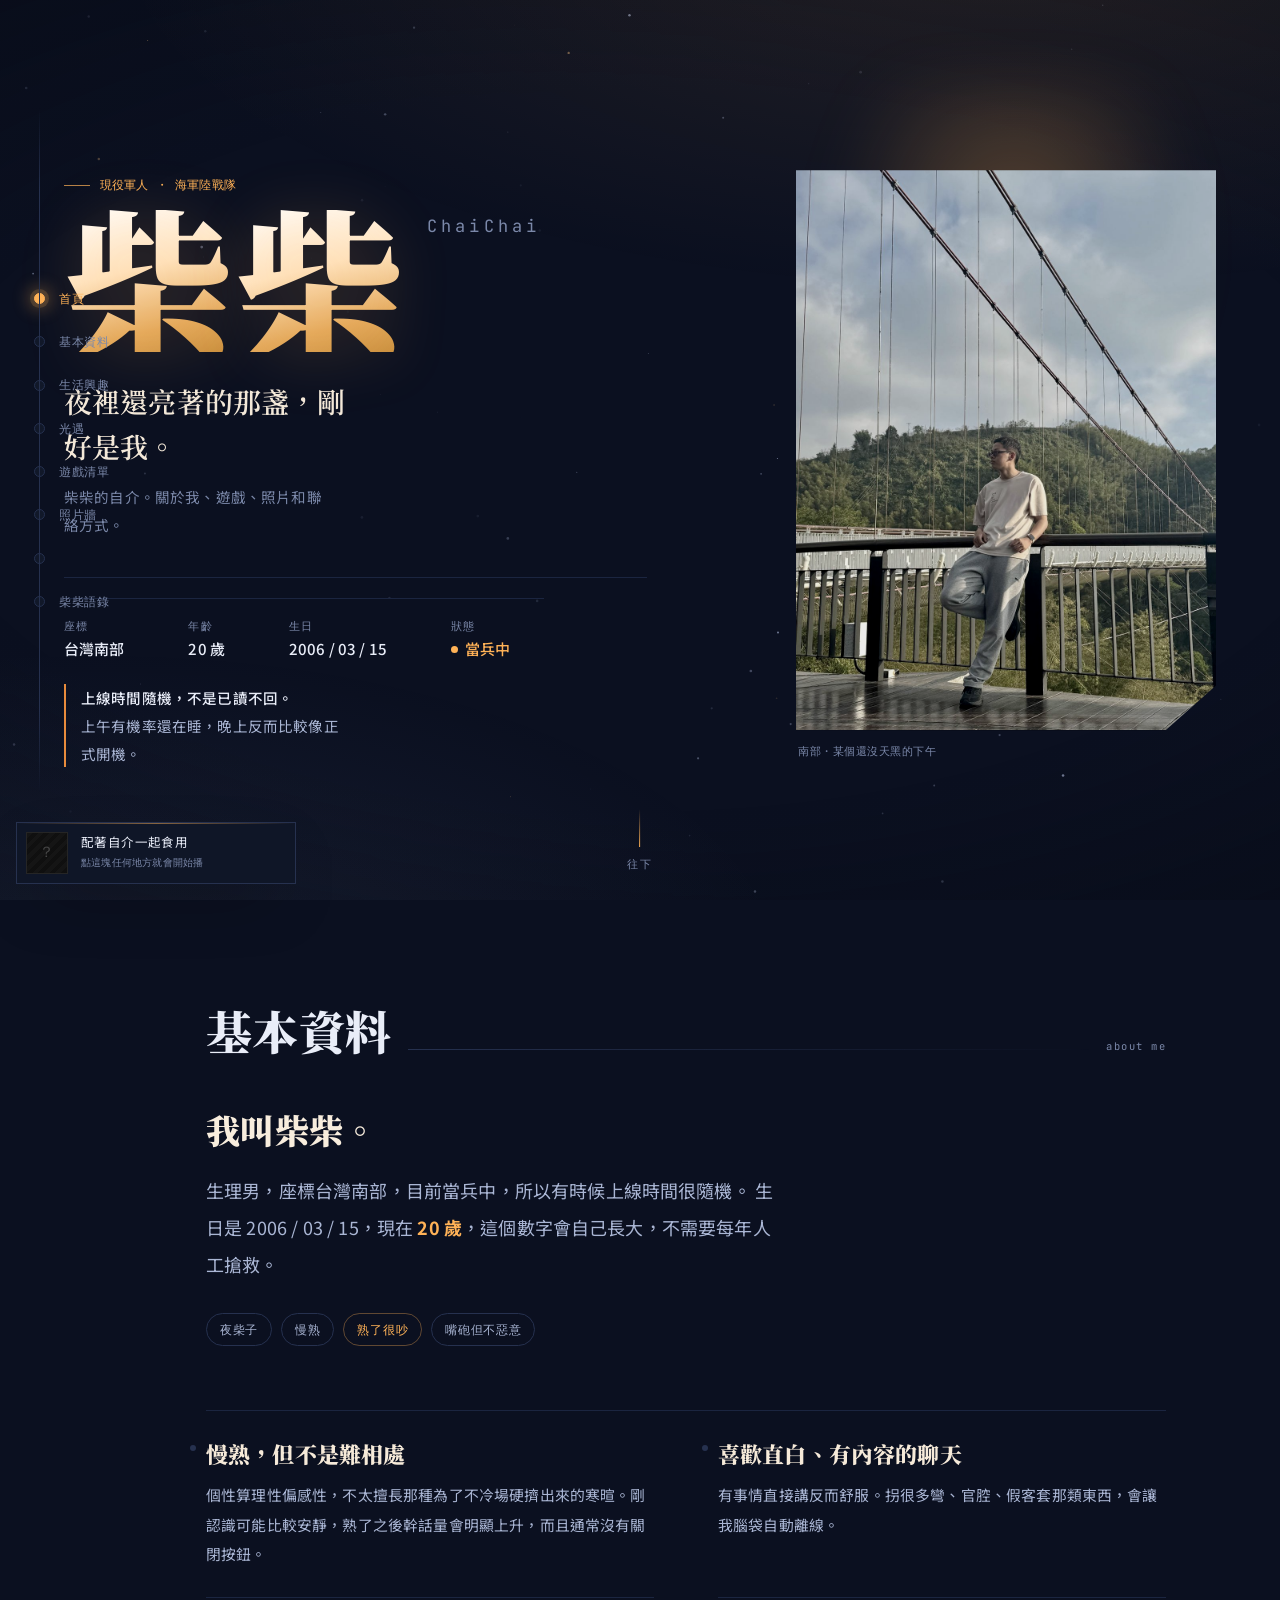
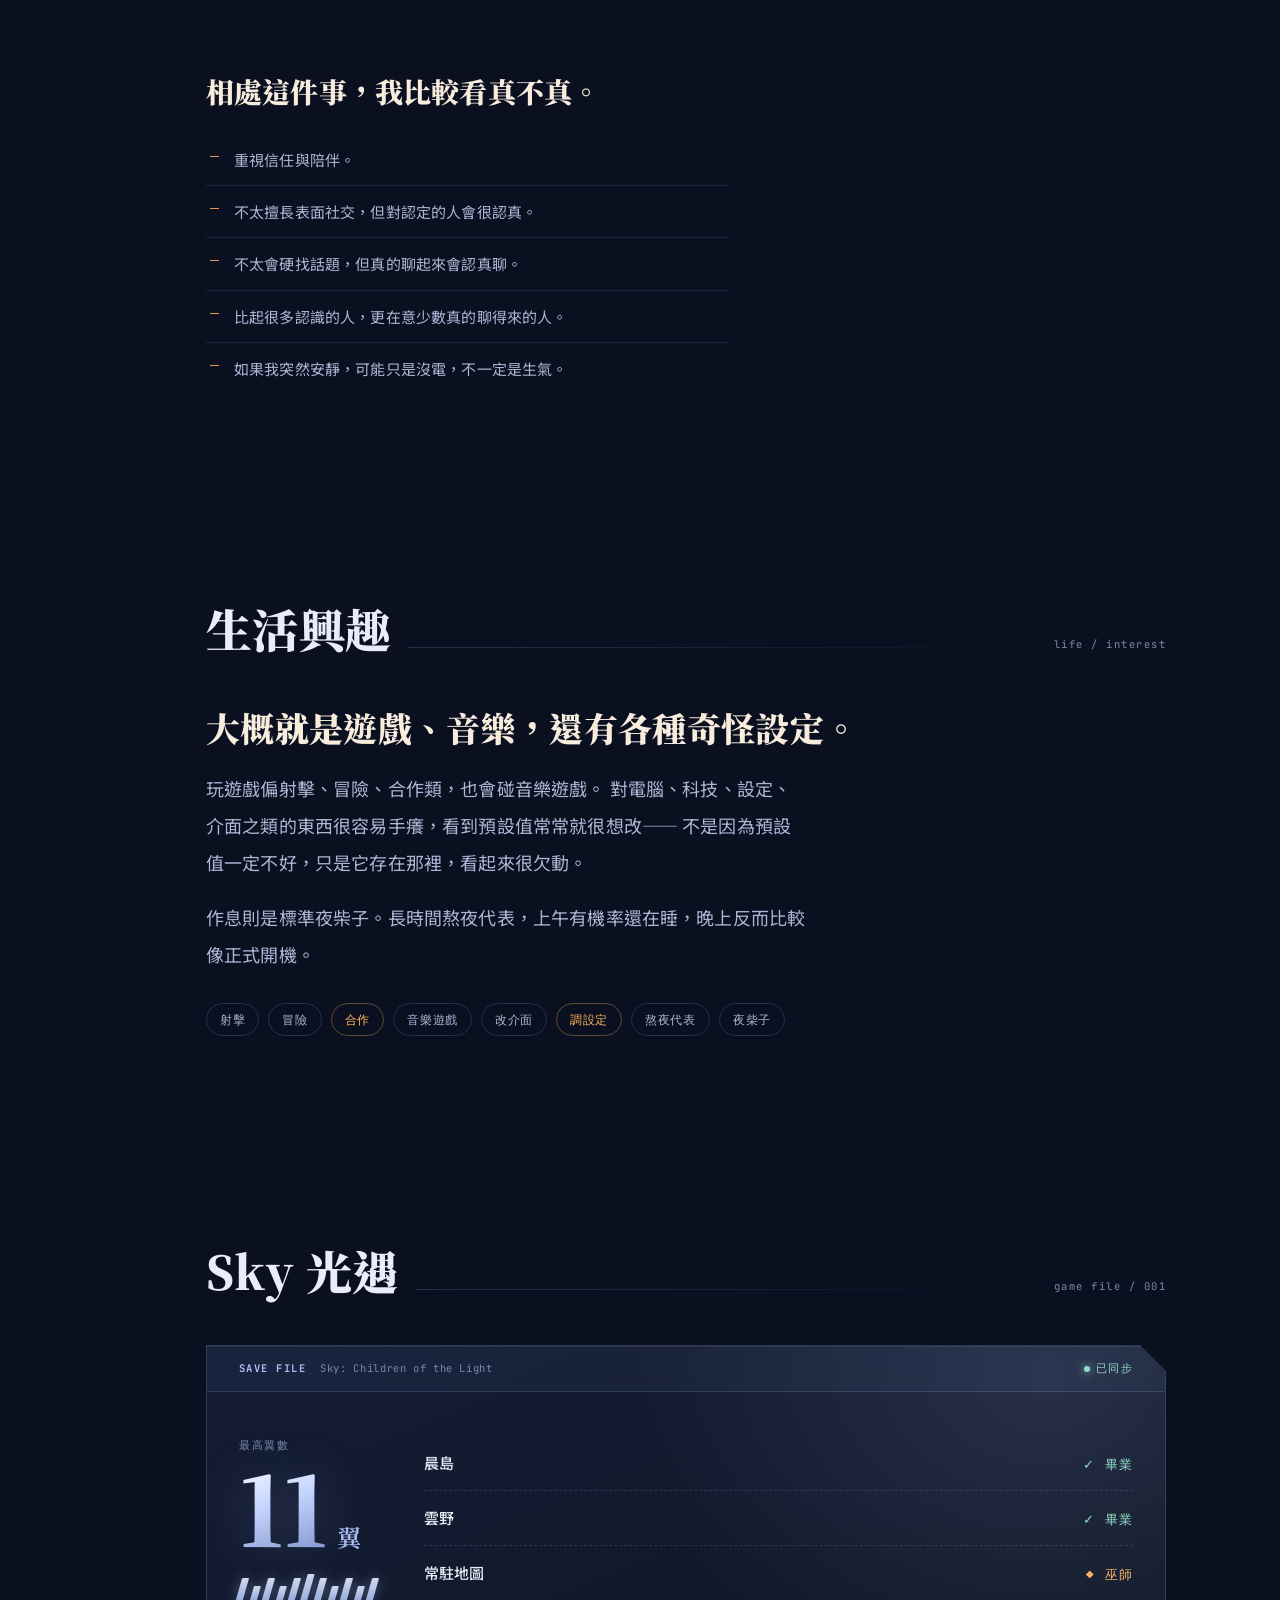
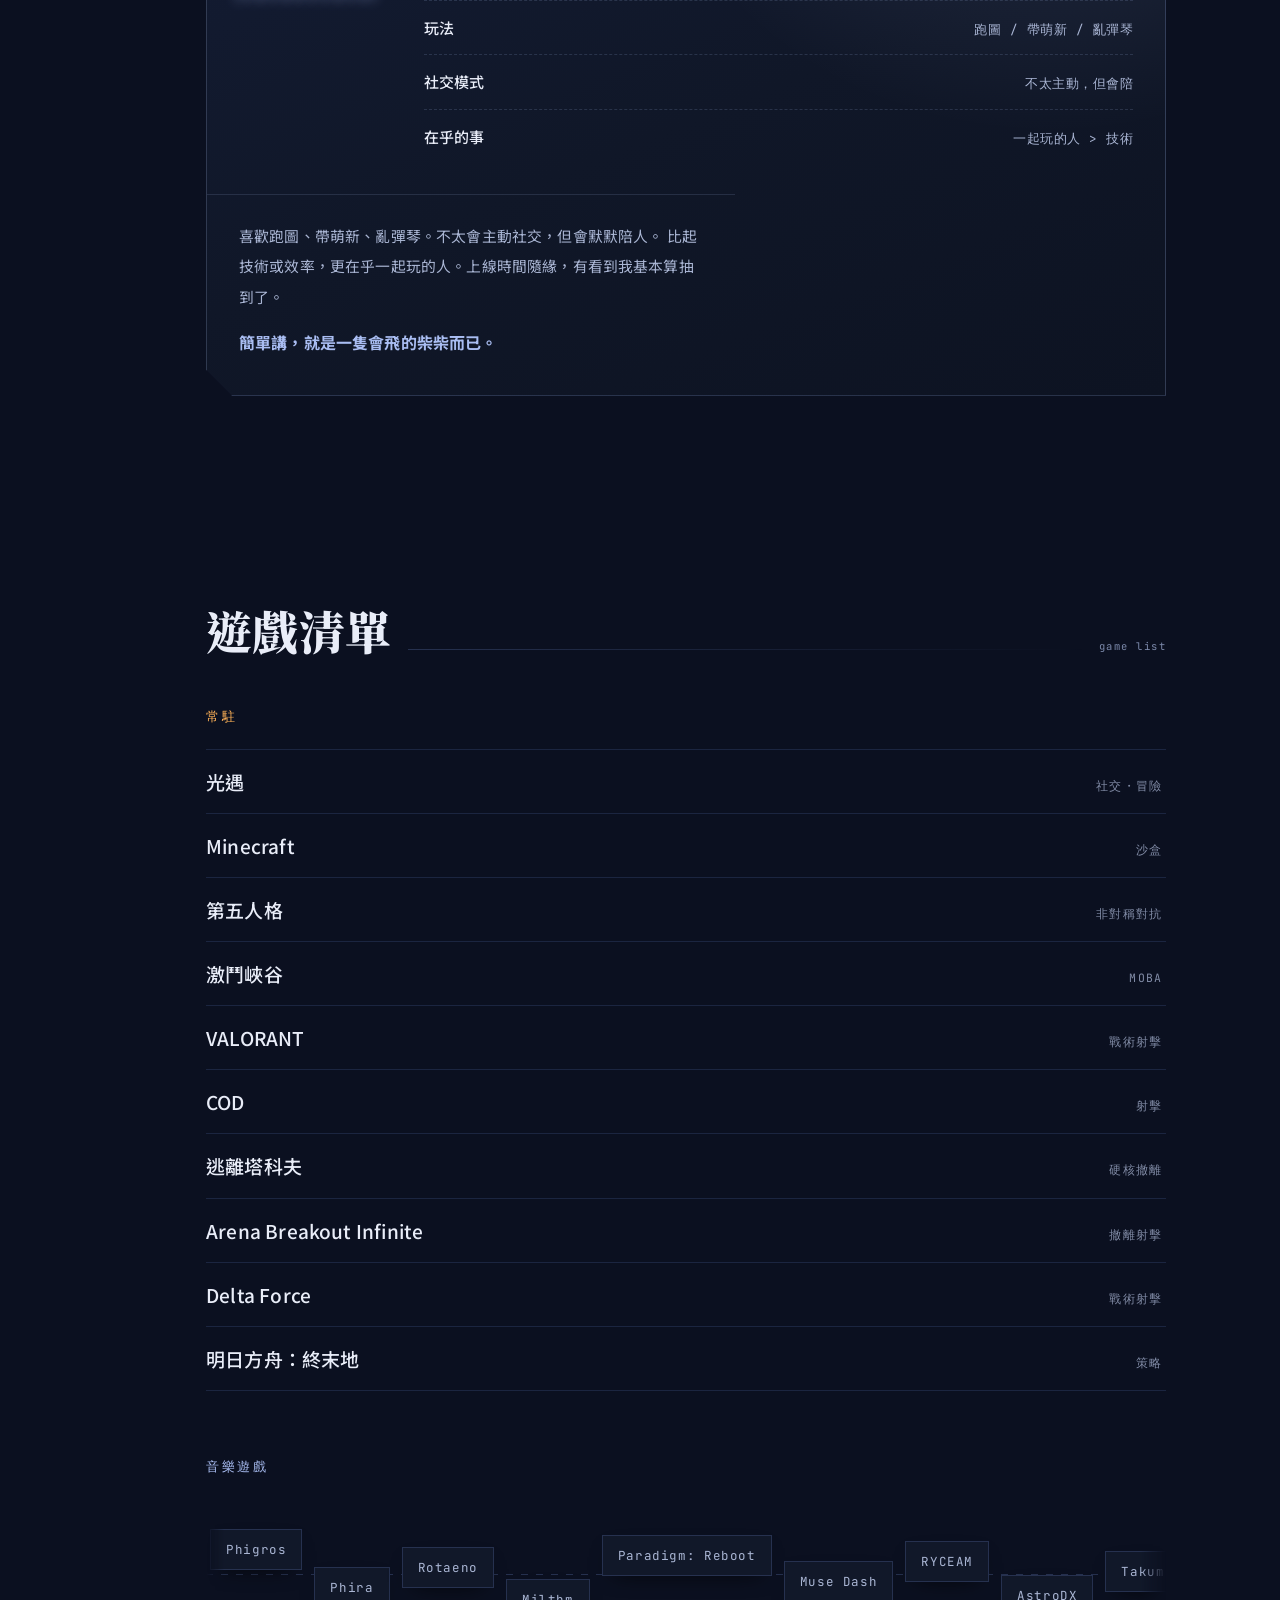
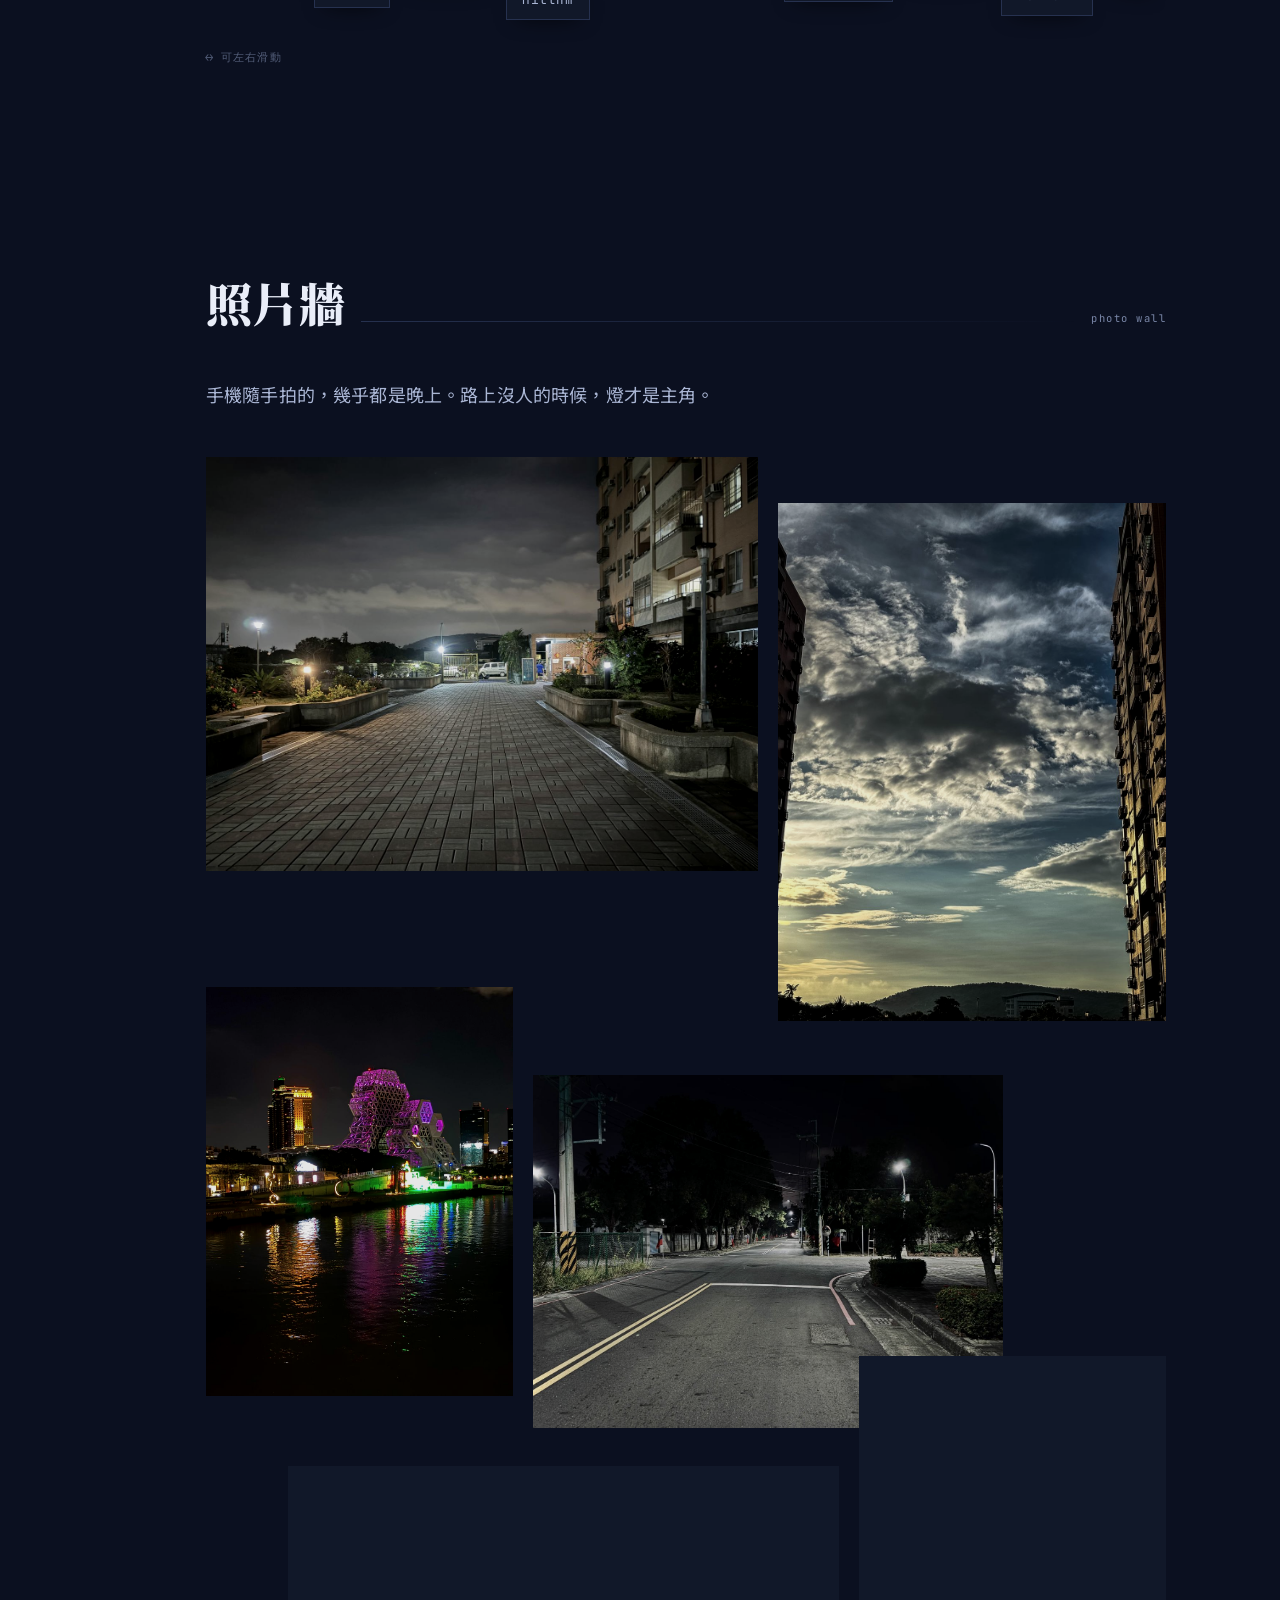
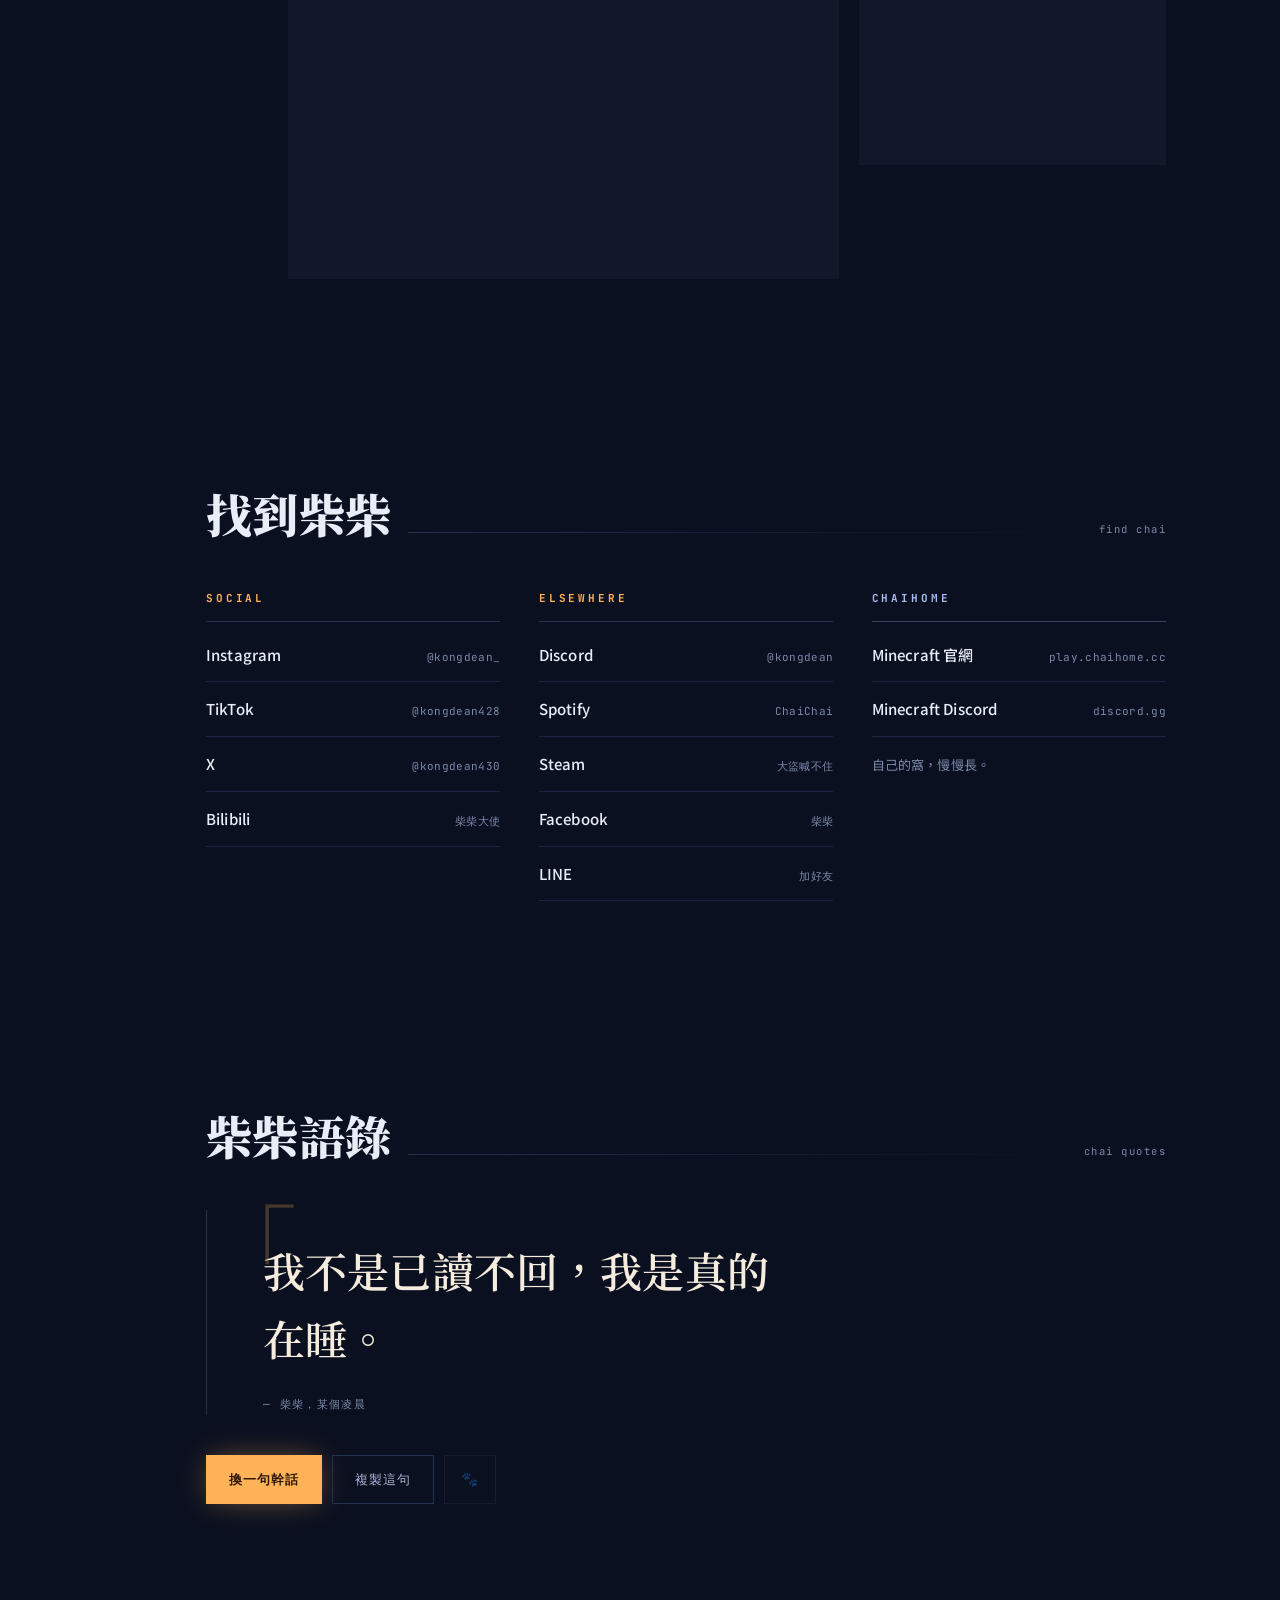
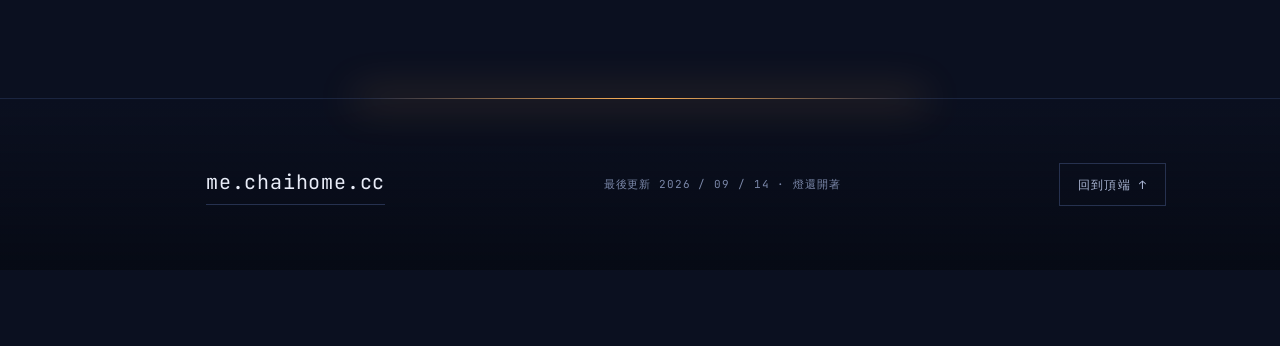
==== chaichai-site/index.html @ e8a3a511 "播放器改為點擊穿透，一次點擊即可播放 把 YouTube 播放器放在封面底下，封面設為 pointer-events:none， 使用者的點擊會直接落在 iframe 內的播放鍵上，成為 iframe" ====
<!DOCTYPE html>
<html lang="zh-Hant-TW">
<head>
<meta charset="utf-8">
<meta name="viewport" content="width=device-width, initial-scale=1, viewport-fit=cover">
<title>柴柴 ChaiChai｜夜裡還亮著的那盞</title>

<meta name="description" content="柴柴的自介。生理男，2006/03/15 生，台灣現役軍人・海軍陸戰隊，座標台灣南部。標準夜柴子，玩射擊、冒險、合作類遊戲跟音遊，光遇最高 11 翼、常駐巫師。上線時間隨機，不是已讀不回。">
<meta name="author" content="柴柴 ChaiChai">
<meta name="theme-color" content="#0b1020">
<link rel="canonical" href="https://me.chaihome.cc/">

<!-- Open Graph -->
<meta property="og:type" content="profile">
<meta property="og:site_name" content="柴柴 ChaiChai">
<meta property="og:title" content="柴柴 ChaiChai｜夜裡還亮著的那盞">
<meta property="og:description" content="關於我、遊戲、照片和聯絡方式。台灣現役軍人・海軍陸戰隊，標準夜柴子，光遇最高 11 翼常駐巫師。上線時間隨機，不是已讀不回。">
<meta property="og:url" content="https://me.chaihome.cc/">
<meta property="og:image" content="https://me.chaihome.cc/assets/og.jpg">
<meta property="og:image:width" content="1200">
<meta property="og:image:height" content="630">
<meta property="og:image:alt" content="深夜無人的街道與路燈">
<meta property="og:locale" content="zh_TW">
<meta property="profile:username" content="kongdean_">

<!-- Twitter / X -->
<meta name="twitter:card" content="summary_large_image">
<meta name="twitter:title" content="柴柴 ChaiChai｜夜裡還亮著的那盞">
<meta name="twitter:description" content="關於我、遊戲、照片和聯絡方式。標準夜柴子，光遇 11 翼常駐巫師。上線時間隨機，不是已讀不回。">
<meta name="twitter:image" content="https://me.chaihome.cc/assets/og.jpg">

<link rel="icon" href="assets/favicon.png" sizes="64x64" type="image/png">
<link rel="apple-touch-icon" href="assets/apple-touch-icon.png">

<link rel="preconnect" href="https://fonts.googleapis.com">
<link rel="preconnect" href="https://fonts.gstatic.com" crossorigin>
<link href="https://fonts.googleapis.com/css2?family=JetBrains+Mono:wght@400;500;700&family=Noto+Sans+TC:wght@400;500;700&family=Noto+Serif+TC:wght@600;900&display=swap" rel="stylesheet">
<link rel="stylesheet" href="style.css">

<!-- Person 結構化資料 -->
<script type="application/ld+json">
{
  "@context": "https://schema.org",
  "@type": "Person",
  "name": "柴柴",
  "alternateName": ["ChaiChai", "kongdean", "柴柴大使"],
  "birthDate": "2006-03-15",
  "gender": "Male",
  "jobTitle": "現役軍人（海軍陸戰隊）",
  "nationality": { "@type": "Country", "name": "Taiwan" },
  "homeLocation": {
    "@type": "Place",
    "address": { "@type": "PostalAddress", "addressRegion": "台灣南部", "addressCountry": "TW" }
  },
  "url": "https://me.chaihome.cc/",
  "image": "https://me.chaihome.cc/assets/og.jpg",
  "description": "台灣現役軍人，海軍陸戰隊，標準夜柴子。慢熟但不是難相處，熟了幹話量會明顯上升。喜歡直白有內容的聊天，重視信任與陪伴。",
  "knowsLanguage": ["zh-Hant", "zh-TW"],
  "knowsAbout": ["Sky 光遇", "Minecraft", "射擊遊戲", "音樂遊戲", "電腦與介面設定"],
  "sameAs": [
    "https://www.instagram.com/kongdean_/",
    "https://www.tiktok.com/@kongdean428",
    "https://x.com/kongdean430",
    "https://space.bilibili.com/3493263835138055",
    "https://discord.com/users/924486588677890159",
    "https://open.spotify.com/user/31mhutrb3jf4ftdjqhn7qcazobwi",
    "https://steamcommunity.com/profiles/76561199534116069/",
    "https://www.facebook.com/share/1BRjbpSgp6/",
    "https://line.me/ti/p/UFLHPJnqcj",
    "https://play.chaihome.cc/"
  ]
}
</script>
</head>

<body>
<a class="skip" href="#about">跳到主要內容</a>

<canvas id="starfield" aria-hidden="true"></canvas>
<div class="vignette" aria-hidden="true"></div>

<!-- 燈桿導覽（桌機） -->
<nav class="pole" aria-label="頁面章節">
  <span class="pole__wire" aria-hidden="true"></span>
  <ul>
    <li><a href="#top"    data-lamp="top"><i></i><span>首頁</span></a></li>
    <li><a href="#about"  data-lamp="about"><i></i><span>基本資料</span></a></li>
    <li><a href="#life"   data-lamp="life"><i></i><span>生活興趣</span></a></li>
    <li><a href="#sky"    data-lamp="sky"><i></i><span>光遇</span></a></li>
    <li><a href="#games"  data-lamp="games"><i></i><span>遊戲清單</span></a></li>
    <li><a href="#photos" data-lamp="photos"><i></i><span>照片牆</span></a></li>
    <li><a href="#find"   data-lamp="find"><i></i><span>找到柴柴</span></a></li>
    <li><a href="#words"  data-lamp="words"><i></i><span>柴柴語錄</span></a></li>
  </ul>
</nav>

<!-- ══════════ HERO ══════════ -->
<header class="hero" id="top">
  <div class="hero__inner">

    <div class="hero__head">
      <p class="hero__kicker">現役軍人 ・ 海軍陸戰隊</p>
      <h1 class="hero__name" aria-label="柴柴">
        <span>柴</span><span>柴</span>
        <em>ChaiChai</em>
      </h1>
      <p class="hero__tagline">夜裡還亮著的那盞，剛好是我。</p>
      <p class="hero__sub">柴柴的自介。關於我、遊戲、照片和聯絡方式。</p>
    </div>

    <figure class="hero__photo">
      <img src="assets/hero.jpg" width="1050" height="1400"
           alt="柴柴站在吊橋觀景台旁的直式人像照" fetchpriority="high" decoding="async">
      <figcaption>南部・某個還沒天黑的下午</figcaption>
    </figure>

    <div class="hero__meta">
      <dl class="stat">
        <div><dt>座標</dt><dd>台灣南部</dd></div>
        <div><dt>年齡</dt><dd><span id="age">—</span> 歲</dd></div>
        <div><dt>生日</dt><dd><time datetime="2006-03-15">2006 / 03 / 15</time></dd></div>
        <div><dt>狀態</dt><dd class="stat__live"><span class="dot" aria-hidden="true"></span>當兵中</dd></div>
      </dl>

      <p class="hero__note">
        <span class="hero__note-lead">上線時間隨機，不是已讀不回。</span>
        上午有機率還在睡，晚上反而比較像正式開機。
      </p>
    </div>

  </div>
  <a class="hero__cue" href="#about" aria-label="往下看">
    <span></span>往下
  </a>
</header>

<main>

<!-- ══════════ 基本資料 ══════════ -->
<section id="about" class="sec">
  <div class="sec__head">
    <h2>基本資料</h2><span class="rule" aria-hidden="true"></span><b class="sec__tag">about me</b>
  </div>

  <div class="intro">
    <h3 class="intro__t">我叫柴柴。</h3>
    <p class="lede">
      生理男，座標台灣南部，目前當兵中，所以有時候上線時間很隨機。
      生日是 2006 / 03 / 15，現在 <b><span id="age2">—</span> 歲</b>，這個數字會自己長大，不需要每年人工搶救。
    </p>
    <ul class="tags">
      <li>夜柴子</li><li>慢熟</li><li>熟了很吵</li><li>嘴砲但不惡意</li>
    </ul>
  </div>

  <div class="traits">
    <article class="trait">
      <h3>慢熟，但不是難相處</h3>
      <p>個性算理性偏感性，不太擅長那種為了不冷場硬擠出來的寒暄。剛認識可能比較安靜，熟了之後幹話量會明顯上升，而且通常沒有關閉按鈕。</p>
    </article>
    <article class="trait">
      <h3>喜歡直白、有內容的聊天</h3>
      <p>有事情直接講反而舒服。拐很多彎、官腔、假客套那類東西，會讓我腦袋自動離線。</p>
    </article>
  </div>

  <div class="talk">
    <h3 class="talk__t">相處這件事，我比較看真不真。</h3>
    <ul class="talk__list">
      <li>重視信任與陪伴。</li>
      <li>不太擅長表面社交，但對認定的人會很認真。</li>
      <li>不太會硬找話題，但真的聊起來會認真聊。</li>
      <li>比起很多認識的人，更在意少數真的聊得來的人。</li>
      <li>如果我突然安靜，可能只是沒電，不一定是生氣。</li>
    </ul>
  </div>
</section>

<!-- ══════════ 生活興趣 ══════════ -->
<section id="life" class="sec sec--life">
  <div class="sec__head">
    <h2>生活興趣</h2><span class="rule" aria-hidden="true"></span><b class="sec__tag">life / interest</b>
  </div>

  <h3 class="intro__t">大概就是遊戲、音樂，還有各種奇怪設定。</h3>
  <p class="lede">
    玩遊戲偏射擊、冒險、合作類，也會碰音樂遊戲。
    對電腦、科技、設定、介面之類的東西很容易手癢，看到預設值常常就很想改——
    不是因為預設值一定不好，只是它存在那裡，看起來很欠動。
  </p>
  <p class="lede lede--gap">
    作息則是標準夜柴子。長時間熬夜代表，上午有機率還在睡，晚上反而比較像正式開機。
  </p>
  <ul class="tags">
    <li>射擊</li><li>冒險</li><li>合作</li><li>音樂遊戲</li>
    <li>改介面</li><li>調設定</li><li>熬夜代表</li><li>夜柴子</li>
  </ul>
</section>

<!-- ══════════ Sky 光遇 ══════════ -->
<section id="sky" class="sec sec--sky">
  <div class="sec__head">
    <h2>Sky 光遇</h2><span class="rule" aria-hidden="true"></span><b class="sec__tag">game file / 001</b>
  </div>

  <div class="save">
    <div class="save__bar">
      <span class="save__slot">SAVE&nbsp;FILE</span>
      <span class="save__title">Sky: Children of the Light</span>
      <span class="save__ok">已同步</span>
    </div>

    <div class="save__body">
      <div class="save__main">
        <p class="save__label">最高翼數</p>
        <p class="save__wing"><strong>11</strong><span>翼</span></p>
        <div class="wings" role="img" aria-label="11 翼">
          <i></i><i></i><i></i><i></i><i></i><i></i><i></i><i></i><i></i><i></i><i></i>
        </div>
      </div>

      <dl class="save__rows">
        <div><dt>晨島</dt><dd class="is-done">畢業</dd></div>
        <div><dt>雲野</dt><dd class="is-done">畢業</dd></div>
        <div><dt>常駐地圖</dt><dd class="is-home">巫師</dd></div>
        <div><dt>玩法</dt><dd class="is-plain">跑圖 / 帶萌新 / 亂彈琴</dd></div>
        <div><dt>社交模式</dt><dd class="is-plain">不太主動，但會陪</dd></div>
        <div><dt>在乎的事</dt><dd class="is-plain">一起玩的人 &gt; 技術</dd></div>
      </dl>
    </div>

    <p class="save__note">
      喜歡跑圖、帶萌新、亂彈琴。不太會主動社交，但會默默陪人。
      比起技術或效率，更在乎一起玩的人。上線時間隨緣，有看到我基本算抽到了。
      <b>簡單講，就是一隻會飛的柴柴而已。</b>
    </p>
  </div>
</section>

<!-- ══════════ 遊戲清單 ══════════ -->
<section id="games" class="sec">
  <div class="sec__head">
    <h2>遊戲清單</h2><span class="rule" aria-hidden="true"></span><b class="sec__tag">game list</b>
  </div>

  <h3 class="sub">常駐</h3>
  <ul class="roster">
    <li><span class="roster__n">光遇</span><span class="roster__k">社交・冒險</span></li>
    <li><span class="roster__n">Minecraft</span><span class="roster__k">沙盒</span></li>
    <li><span class="roster__n">第五人格</span><span class="roster__k">非對稱對抗</span></li>
    <li><span class="roster__n">激鬥峽谷</span><span class="roster__k">MOBA</span></li>
    <li><span class="roster__n">VALORANT</span><span class="roster__k">戰術射擊</span></li>
    <li><span class="roster__n">COD</span><span class="roster__k">射擊</span></li>
    <li><span class="roster__n">逃離塔科夫</span><span class="roster__k">硬核撤離</span></li>
    <li><span class="roster__n">Arena Breakout Infinite</span><span class="roster__k">撤離射擊</span></li>
    <li><span class="roster__n">Delta Force</span><span class="roster__k">戰術射擊</span></li>
    <li><span class="roster__n">明日方舟：終末地</span><span class="roster__k">策略</span></li>
  </ul>

  <h3 class="sub sub--beat">音樂遊戲</h3>
  <div class="chart">
    <div class="chart__scroll">
      <div class="chart__track">
        <span class="chart__line" aria-hidden="true"></span>
        <ul class="notes">
          <li style="--o:-26px">Phigros</li>
          <li style="--o:12px">Phira</li>
          <li style="--o:-8px">Rotaeno</li>
          <li style="--o:24px">Milthm</li>
          <li style="--o:-20px">Paradigm: Reboot</li>
          <li style="--o:6px">Muse Dash</li>
          <li style="--o:-14px">RYCEAM</li>
          <li style="--o:20px">AstroDX</li>
              <li style="--o:-4px">Takumi³</li>
        </ul>
      </div>
    </div>
    <p class="chart__hint">可左右滑動</p>
  </div>
</section>

<!-- ══════════ 照片牆 ══════════ -->
<section id="photos" class="sec sec--photos">
  <div class="sec__head">
    <h2>照片牆</h2><span class="rule" aria-hidden="true"></span><b class="sec__tag">photo wall</b>
  </div>
  <p class="lede lede--tight">手機隨手拍的，幾乎都是晚上。路上沒人的時候，燈才是主角。</p>

  <div class="wall">
    <figure class="ph ph--a"><img src="assets/night-01.jpg" width="1300" height="975" loading="lazy" decoding="async" alt="社區小徑上的夜燈與磚道"><figcaption>回去前的最後一段路</figcaption></figure>
    <figure class="ph ph--b"><img src="assets/night-02.jpg" width="975" height="1300" loading="lazy" decoding="async" alt="兩棟大樓之間的傍晚雲層"><figcaption>大樓夾出來的一條天空</figcaption></figure>
    <figure class="ph ph--c"><img src="assets/night-04.jpg" width="975" height="1300" loading="lazy" decoding="async" alt="夜晚河岸的城市燈光倒影"><figcaption>河面把燈都撿走了</figcaption></figure>
    <figure class="ph ph--d"><img src="assets/night-03.jpg" width="1300" height="975" loading="lazy" decoding="async" alt="深夜無人的柏油路與路燈"><figcaption>整條路只有我跟路燈</figcaption></figure>
    <figure class="ph ph--e"><img src="assets/night-05.jpg" width="1300" height="975" loading="lazy" decoding="async" alt="夜間廣場的紫色燈飾裝置"><figcaption>會發光的花，比我還晚睡</figcaption></figure>
    <figure class="ph ph--f"><img src="assets/night-06.jpg" width="975" height="1300" loading="lazy" decoding="async" alt="夜晚港邊的白色造型建築與欄杆"><figcaption>港邊，風很大</figcaption></figure>
  </div>
</section>

<!-- ══════════ 找到柴柴 ══════════ -->
<section id="find" class="sec sec--find">
  <div class="sec__head">
    <h2>找到柴柴</h2><span class="rule" aria-hidden="true"></span><b class="sec__tag">find chai</b>
  </div>

  <div class="dir">
    <div class="dir__col">
      <h3>SOCIAL</h3>
      <ul>
        <li><a href="https://www.instagram.com/kongdean_/" target="_blank" rel="me noopener"><span class="dir__p">Instagram</span><span class="dir__h">@kongdean_</span></a></li>
        <li><a href="https://www.tiktok.com/@kongdean428" target="_blank" rel="me noopener"><span class="dir__p">TikTok</span><span class="dir__h">@kongdean428</span></a></li>
        <li><a href="https://x.com/kongdean430" target="_blank" rel="me noopener"><span class="dir__p">X</span><span class="dir__h">@kongdean430</span></a></li>
        <li><a href="https://space.bilibili.com/3493263835138055" target="_blank" rel="me noopener"><span class="dir__p">Bilibili</span><span class="dir__h">柴柴大使</span></a></li>
      </ul>
    </div>

    <div class="dir__col">
      <h3>ELSEWHERE</h3>
      <ul>
        <li><a href="https://discord.com/users/924486588677890159" target="_blank" rel="me noopener"><span class="dir__p">Discord</span><span class="dir__h">@kongdean</span></a></li>
        <li><a href="https://open.spotify.com/user/31mhutrb3jf4ftdjqhn7qcazobwi" target="_blank" rel="me noopener"><span class="dir__p">Spotify</span><span class="dir__h">ChaiChai</span></a></li>
        <li><a href="https://steamcommunity.com/profiles/76561199534116069/" target="_blank" rel="me noopener"><span class="dir__p">Steam</span><span class="dir__h">大盜喊不住</span></a></li>
        <li><a href="https://www.facebook.com/share/1BRjbpSgp6/" target="_blank" rel="me noopener"><span class="dir__p">Facebook</span><span class="dir__h">柴柴</span></a></li>
        <li><a href="https://line.me/ti/p/UFLHPJnqcj" target="_blank" rel="me noopener"><span class="dir__p">LINE</span><span class="dir__h">加好友</span></a></li>
      </ul>
    </div>

    <div class="dir__col dir__col--home">
      <h3>CHAIHOME</h3>
      <ul>
        <li><a href="https://play.chaihome.cc/" target="_blank" rel="noopener"><span class="dir__p">Minecraft 官網</span><span class="dir__h">play.chaihome.cc</span></a></li>
        <li><a href="https://discord.gg/prW39Wa58n" target="_blank" rel="noopener"><span class="dir__p">Minecraft Discord</span><span class="dir__h">discord.gg</span></a></li>
      </ul>
      <p class="dir__hint">自己的窩，慢慢長。</p>
    </div>
  </div>
</section>

<!-- ══════════ 柴柴語錄 ══════════ -->
<section id="words" class="sec sec--words">
  <div class="sec__head">
    <h2>柴柴語錄</h2><span class="rule" aria-hidden="true"></span><b class="sec__tag">chai quotes</b>
  </div>

  <figure class="quote">
    <span class="quote__mark" aria-hidden="true">「</span>
    <blockquote id="quote-text" aria-live="polite">我不是已讀不回，我是真的在睡。</blockquote>
    <figcaption>— 柴柴，某個凌晨</figcaption>
  </figure>

  <div class="quote__btns">
    <button type="button" id="btn-roll" class="btn btn--main">換一句幹話</button>
    <button type="button" id="btn-copy" class="btn">複製這句</button>
    <button type="button" id="btn-egg" class="btn btn--egg" aria-label="隱藏彩蛋">
      <span class="btn__paw" aria-hidden="true">🐾</span>
    </button>
  </div>
</section>

</main>

<!-- ══════════ FOOTER ══════════ -->
<footer class="foot">
  <span class="foot__lamp" aria-hidden="true"></span>
  <div class="foot__in">
    <a class="foot__url" href="https://me.chaihome.cc/">me.chaihome.cc</a>
    <p class="foot__meta">
      最後更新 <time id="updated" datetime="2026-09-14">2026 / 09 / 14</time>
      <span aria-hidden="true">·</span> 燈還開著
    </p>
    <button type="button" id="btn-top" class="foot__top">回到頂端 <span aria-hidden="true">↑</span></button>
  </div>
</footer>

<!-- 燈箱 -->
<div class="lb" id="lightbox" hidden>
  <button type="button" class="lb__close" aria-label="關閉">✕</button>
  <img id="lb-img" src="" alt="">
  <p id="lb-cap" class="lb__cap"></p>
</div>

<!-- ══════════ 常駐播放器 ══════════
     YouTube 播放器藏在下面，上面那層封面不吃點擊（pointer-events:none），
     所以使用者的手指其實是直接點在 YouTube 的播放鍵上 —— 只要點一次，
     iOS 也不會擋。開始播放後封面才淡掉、展開成完整播放器。
     要換歌：改 script.js 最上面的 YT_ID。 -->
<div class="player" id="player">

  <div class="player__frame" id="pl-frame">
    <div class="player__slot" id="pl-slot"></div>

    <div class="player__veil" id="pl-veil" aria-hidden="true">
      <span class="player__art">
        <span class="player__hatch"></span>
        <svg class="i-play" viewBox="0 0 16 16"><path d="M5 3.2v9.6L13 8z"/></svg>
        <span class="player__q">？</span>
      </span>
      <span class="player__body">
        <span class="player__label">配著自介一起食用</span>
        <span class="player__hint">點這塊任何地方就會開始播</span>
      </span>
    </div>
  </div>

  <button type="button" class="player__close" id="pl-close" aria-label="關掉播放器">
    <svg viewBox="0 0 16 16" aria-hidden="true"><path d="M4 4l8 8M12 4l-8 8"/></svg>
  </button>
</div>

<div class="toast" id="toast" role="status" aria-live="polite"></div>

<script src="script.js" defer></script>
</body>
</html>
---- chaichai-site/style.css ----
/* ══════════════════════════════════════════════════════════
   柴柴 ChaiChai — me.chaihome.cc
   主題：深夜・路燈・鈉燈黃 + 月光藍
   ══════════════════════════════════════════════════════════ */

:root{
  /* 夜色（深藍紫，不是純黑） */
  --n0:#070b15;
  --n1:#0b1020;
  --n2:#111829;
  --n3:#18213a;
  --line:#26314f;
  --line-soft:#1b2540;

  /* 光 */
  --lamp:#ffb257;        /* 鈉燈黃，路燈的顏色 */
  --lamp-deep:#e88b3c;
  --lamp-glow:rgba(255,178,87,.16);
  --moon:#a9bdf2;        /* 月光藍，光遇區用 */
  --moon-soft:rgba(169,189,242,.14);

  /* 字 */
  --tx:#e9edf8;
  --tx-2:#aab6d4;
  --tx-3:#7b88a9;

  --serif:"Noto Serif TC",'Songti TC','PingFang TC',serif;
  --sans:"Noto Sans TC",'PingFang TC','Microsoft JhengHei',system-ui,sans-serif;
  --mono:"JetBrains Mono",ui-monospace,'SFMono-Regular',Menlo,monospace;

  --pad:clamp(20px,5vw,88px);
  --maxw:1180px;
}

*,*::before,*::after{box-sizing:border-box}
html{-webkit-text-size-adjust:100%;scroll-behavior:smooth}
@media (prefers-reduced-motion:reduce){html{scroll-behavior:auto}}

body{
  margin:0;
  background:var(--n1);
  color:var(--tx);
  font-family:var(--sans);
  font-size:16px;
  line-height:1.85;
  letter-spacing:.01em;
  overflow-x:hidden;
  -webkit-font-smoothing:antialiased;
}

img{display:block;max-width:100%;height:auto}
a{color:inherit}
button{font:inherit;color:inherit}

.skip{position:absolute;left:-9999px;top:0;z-index:99}
.skip:focus{left:8px;top:8px;padding:10px 16px;background:var(--lamp);color:#231303;border-radius:2px}

:focus-visible{outline:2px solid var(--lamp);outline-offset:3px}

/* ── 背景：星空 canvas + 光暈 ───────────────────────── */
#starfield{position:fixed;inset:0;width:100%;height:100%;z-index:0;pointer-events:none}
.vignette{
  position:fixed;inset:0;z-index:1;pointer-events:none;
  background:
    radial-gradient(120% 70% at 78% -8%, rgba(255,178,87,.10), transparent 58%),
    radial-gradient(90% 60% at 8% 108%, rgba(169,189,242,.08), transparent 60%),
    radial-gradient(140% 100% at 50% 50%, transparent 40%, rgba(4,7,14,.75) 100%);
}
.hero,main,.foot{position:relative;z-index:2}

/* ══════════ 燈桿導覽（桌機） ══════════ */
.pole{
  position:fixed;left:34px;top:0;bottom:0;width:120px;z-index:40;
  display:none;align-items:center;
}
@media (min-width:1120px){.pole{display:flex}}
.pole__wire{
  position:absolute;left:5px;top:12vh;bottom:12vh;width:1px;
  background:linear-gradient(180deg,transparent,var(--line) 12%,var(--line) 88%,transparent);
}
.pole ul{list-style:none;margin:0;padding:0;display:flex;flex-direction:column;gap:22px}
.pole a{
  display:flex;align-items:center;gap:14px;text-decoration:none;
  font-family:var(--mono);font-size:11.5px;letter-spacing:.06em;color:var(--tx-3);
  transition:color .3s;
}
.pole a i{
  flex:none;width:11px;height:11px;border:1px solid var(--line);border-radius:50%;
  background:var(--n2);transition:all .35s ease;
}
.pole a span{opacity:0;transform:translateX(-6px);transition:all .3s ease;white-space:nowrap}
.pole a:hover{color:var(--tx-2)}
.pole a:hover span,.pole a.is-on span{opacity:1;transform:none}
.pole a.is-on{color:var(--lamp)}
.pole a.is-on i{
  background:var(--lamp);border-color:var(--lamp);
  box-shadow:0 0 0 4px var(--lamp-glow),0 0 18px 4px rgba(255,178,87,.45);
}

/* ══════════ HERO ══════════ */
.hero{
  min-height:100svh;display:flex;flex-direction:column;justify-content:center;
  padding:104px var(--pad) 72px;position:relative;
  overflow-x:clip;overflow-y:visible;
}
.hero__inner{
  width:100%;max-width:var(--maxw);margin:0 auto;
  display:grid;gap:clamp(28px,4vw,56px);
  grid-template-columns:1fr;
}
/* 手機：名字先出現，照片接著，資料列最後 */
@media (min-width:860px){
  .hero__inner{
    grid-template-columns:minmax(0,1.06fr) minmax(0,.94fr);
    grid-template-rows:auto auto;align-items:center;
    column-gap:clamp(32px,4vw,64px);row-gap:clamp(24px,3vw,40px);
  }
  .hero__head{grid-column:1;grid-row:1;align-self:end}
  .hero__meta{grid-column:1;grid-row:2;align-self:start}
  .hero__photo{grid-column:2;grid-row:1 / span 2;align-self:center}
}

/* 人像：燈下的直式照 */
.hero__photo{margin:0;position:relative;max-width:330px}
@media (min-width:860px){.hero__photo{max-width:none;justify-self:end;width:min(100%,420px)}}
.hero__photo::before{
  content:"";position:absolute;inset:-14% 2% -6%;
  background:radial-gradient(64% 48% at 52% 22%, rgba(255,178,87,.32), transparent 70%);
  filter:blur(30px);z-index:-1;
}
.hero__photo img{
  width:100%;
  clip-path:polygon(0 0,100% 0,100% 92%,88% 100%,0 100%);
  filter:saturate(.72) contrast(1.06) brightness(.92);
  box-shadow:0 40px 90px -30px rgba(0,0,0,.9);
}
.hero__photo figcaption{
  font-family:var(--mono);font-size:10.5px;letter-spacing:.05em;color:var(--tx-3);
  margin-top:12px;padding-left:2px;
}

.hero__kicker{
  margin:0 0 14px;font-family:var(--mono);font-size:12px;color:var(--lamp);
  display:inline-flex;align-items:center;gap:10px;
}
.hero__kicker::before{content:"";width:26px;height:1px;background:var(--lamp);opacity:.7}

.hero__name{
  margin:0;font-family:var(--serif);font-weight:900;
  font-size:clamp(76px,17vw,168px);line-height:.84;letter-spacing:-.02em;
  display:flex;flex-wrap:wrap;align-items:baseline;gap:0 .04em;
}
.hero__name span{
  display:inline-block;
  background:linear-gradient(166deg,#ffffff 0%,#ffe6c4 42%,#e3a95c 78%,#c98f3e 100%);
  -webkit-background-clip:text;background-clip:text;color:transparent;
  text-shadow:0 0 60px rgba(255,178,87,.18);
}
.hero__name em{
  font-family:var(--mono);font-style:normal;font-weight:400;
  font-size:clamp(13px,1.5vw,17px);letter-spacing:.24em;color:var(--tx-3);
  margin-left:clamp(10px,1.6vw,22px);align-self:flex-start;margin-top:.5em;
}

.hero__tagline{
  margin:26px 0 0;font-family:var(--serif);font-weight:600;
  font-size:clamp(19px,2.6vw,28px);line-height:1.6;color:#f3e8d8;
  max-width:19ch;
}

.hero__sub{
  margin:14px 0 0;font-size:14.5px;line-height:1.9;color:var(--tx-3);max-width:34ch;
}

.stat{
  margin:0;padding:18px 0 0;border-top:1px solid var(--line-soft);
  display:grid;grid-template-columns:repeat(2,minmax(0,1fr));gap:16px 22px;max-width:480px;
}
@media (min-width:560px){.stat{grid-template-columns:repeat(4,minmax(0,auto));gap:0 30px}}
.stat dt{font-family:var(--mono);font-size:10.5px;letter-spacing:.14em;color:var(--tx-3);margin:0 0 2px}
.stat dd{margin:0;font-size:15px;font-weight:500;line-height:1.5;white-space:nowrap}
.stat__live{display:flex;align-items:center;gap:7px;color:var(--lamp)}
.stat .dot{
  width:7px;height:7px;border-radius:50%;background:var(--lamp);
  box-shadow:0 0 0 0 rgba(255,178,87,.6);animation:pulse 2.6s ease-out infinite;
}
@keyframes pulse{70%{box-shadow:0 0 0 9px rgba(255,178,87,0)}100%{box-shadow:0 0 0 0 rgba(255,178,87,0)}}

.hero__note{
  margin:24px 0 0;max-width:36ch;font-size:14.5px;line-height:1.9;color:var(--tx-2);
  border-left:2px solid var(--lamp-deep);padding-left:15px;
}
.hero__note-lead{display:block;color:var(--tx);font-weight:500}

.hero__cue{
  position:absolute;left:50%;bottom:26px;transform:translateX(-50%);
  font-family:var(--mono);font-size:10.5px;letter-spacing:.18em;color:var(--tx-3);
  text-decoration:none;display:flex;flex-direction:column;align-items:center;gap:8px;
}
.hero__cue span{width:1px;height:38px;background:linear-gradient(180deg,transparent,var(--lamp));animation:drop 2.4s ease-in-out infinite}
@keyframes drop{0%,100%{opacity:.25;transform:scaleY(.6)}50%{opacity:1;transform:scaleY(1)}}
@media (max-width:859px){.hero__cue{display:none}}

/* ══════════ 區塊共用 ══════════ */
.sec{max-width:var(--maxw);margin:0 auto;padding:clamp(64px,8.5vw,104px) var(--pad)}
@media (min-width:1120px){.sec{padding-left:calc(var(--pad) + 92px)}}

.sec__head{display:flex;align-items:baseline;gap:16px;margin:0 0 clamp(30px,4vw,48px)}
.sec__head h2{
  margin:0;font-family:var(--serif);font-weight:900;
  font-size:clamp(29px,5.2vw,46px);line-height:1.15;letter-spacing:.01em;white-space:nowrap;
}
.rule{flex:1;height:1px;background:linear-gradient(90deg,var(--line),transparent);min-width:20px}
.sec__tag{
  font-family:var(--mono);font-weight:400;font-size:10.5px;letter-spacing:.14em;
  color:var(--tx-3);white-space:nowrap;
}

.lede{margin:0;font-size:clamp(15.5px,1.9vw,18px);line-height:2.05;color:var(--tx-2);max-width:60ch}
.lede--tight{margin-bottom:clamp(28px,4vw,44px)}
.sub{
  margin:clamp(46px,6vw,64px) 0 20px;font-family:var(--mono);font-weight:500;
  font-size:13px;letter-spacing:.2em;color:var(--lamp);
}
.sub:first-of-type{margin-top:0}

/* 進場 */
.rv{opacity:0;transform:translateY(22px);transition:opacity .8s cubic-bezier(.2,.7,.3,1),transform .8s cubic-bezier(.2,.7,.3,1)}
.rv.in{opacity:1;transform:none}
@media (prefers-reduced-motion:reduce){.rv{opacity:1;transform:none;transition:none}}

/* ══════════ 基本資料 ══════════ */
.intro{margin:0 0 clamp(40px,6vw,64px);max-width:64ch}
.intro__t{
  margin:0 0 18px;font-family:var(--serif);font-weight:900;
  font-size:clamp(23px,3.6vw,34px);line-height:1.45;color:#f8eddd;letter-spacing:.01em;
}
.lede b{color:var(--lamp);font-weight:700;white-space:nowrap}
.lede--gap{margin-top:18px}

.traits{display:grid;gap:0;border-top:1px solid var(--line-soft)}
@media (min-width:820px){.traits{grid-template-columns:1fr 1fr;column-gap:clamp(36px,5vw,72px)}}
.trait{
  padding:26px 0 28px;border-bottom:1px solid var(--line-soft);position:relative;
}
.trait::before{
  content:"";position:absolute;left:-16px;top:34px;width:6px;height:6px;border-radius:50%;
  background:var(--line);transition:all .4s;
}
.trait:hover::before{background:var(--lamp);box-shadow:0 0 12px 2px rgba(255,178,87,.5)}
.trait h3{
  margin:0 0 10px;font-family:var(--serif);font-weight:900;
  font-size:clamp(18px,2.3vw,22px);line-height:1.5;color:#f6ead9;
}
.trait p{margin:0;font-size:14.8px;line-height:2;color:var(--tx-2)}

.hero__meta{padding-top:20px;border-top:1px solid var(--line-soft)}

/* 相處這件事 */
.talk{margin-top:clamp(46px,6vw,72px)}
.talk__t{
  margin:0 0 22px;font-family:var(--serif);font-weight:900;
  font-size:clamp(20px,3vw,28px);line-height:1.5;color:#f8eddd;
}
.talk__list{list-style:none;margin:0;padding:0;max-width:58ch}
.talk__list li{
  position:relative;padding:11px 0 11px 28px;font-size:15px;line-height:1.95;color:var(--tx-2);
  border-bottom:1px solid var(--line-soft);
}
.talk__list li:last-child{border-bottom:0}
.talk__list li::before{
  content:"";position:absolute;left:4px;top:22px;
  width:9px;height:1px;background:var(--lamp);opacity:.85;
}

/* ══════════ 生活興趣 ══════════ */
.tags{list-style:none;margin:30px 0 0;padding:0;display:flex;flex-wrap:wrap;gap:9px}
.tags li{
  font-family:var(--mono);font-size:11.5px;letter-spacing:.06em;color:var(--tx-2);
  padding:5px 13px;border:1px solid var(--line);border-radius:999px;
}
.tags li:nth-child(3n){color:var(--lamp);border-color:rgba(255,178,87,.35)}

/* ══════════ Sky 光遇：存檔卡 ══════════ */
.sec--sky{position:relative}
.save{
  position:relative;
  background:linear-gradient(158deg,#141d36 0%,#101728 55%,#0d1322 100%);
  border:1px solid rgba(169,189,242,.22);
  clip-path:polygon(0 0,calc(100% - 26px) 0,100% 26px,100% 100%,26px 100%,0 calc(100% - 26px));
  box-shadow:0 50px 110px -50px rgba(0,0,0,.95),inset 0 1px 0 rgba(169,189,242,.10);
  overflow:hidden;
}
.save::after{
  content:"";position:absolute;inset:0;pointer-events:none;
  background:radial-gradient(70% 90% at 88% 4%, var(--moon-soft), transparent 62%);
}
.save__bar{
  display:flex;align-items:center;gap:14px;flex-wrap:wrap;
  padding:13px clamp(18px,3vw,32px);
  border-bottom:1px solid rgba(169,189,242,.16);
  background:rgba(169,189,242,.045);
  font-family:var(--mono);font-size:10.5px;letter-spacing:.14em;
}
.save__slot{color:var(--moon);font-weight:700}
.save__title{color:var(--tx-3);flex:1;min-width:0;letter-spacing:.06em}
@media (max-width:520px){.save__title{display:none}}
.save__ok{
  color:#8fe0c0;display:inline-flex;align-items:center;gap:6px;
}
.save__ok::before{content:"";width:6px;height:6px;border-radius:50%;background:#8fe0c0;box-shadow:0 0 8px #8fe0c0}

.save__body{
  display:grid;gap:clamp(26px,4vw,48px);
  padding:clamp(26px,4vw,44px) clamp(18px,3vw,32px) clamp(20px,3vw,30px);
}
@media (min-width:720px){.save__body{grid-template-columns:auto 1fr;align-items:start}}

.save__label{margin:0;font-family:var(--mono);font-size:10.5px;letter-spacing:.16em;color:var(--tx-3)}
.save__wing{margin:2px 0 0;display:flex;align-items:baseline;gap:10px;line-height:1}
.save__wing strong{
  font-family:var(--serif);font-weight:900;font-size:clamp(60px,11vw,96px);
  background:linear-gradient(160deg,#ffffff,#c9d8ff 45%,#7f93cc);
  -webkit-background-clip:text;background-clip:text;color:transparent;
  text-shadow:0 0 50px rgba(169,189,242,.25);
}
.save__wing span{font-family:var(--serif);font-weight:600;font-size:clamp(18px,2.4vw,24px);color:var(--moon)}

.wings{display:flex;align-items:flex-end;gap:6px;margin-top:20px;height:26px}
.wings i{
  width:7px;height:14px;border-radius:1px 1px 0 0;
  background:linear-gradient(180deg,#e8efff,var(--moon));opacity:.9;
  transform:skewX(-16deg);box-shadow:0 0 12px rgba(169,189,242,.45);
  animation:wing 3.4s ease-in-out infinite;
}
.wings i:nth-child(odd){height:22px}
.wings i:nth-child(6){height:26px}
.wings i:nth-child(2n){animation-delay:.35s}
.wings i:nth-child(3n){animation-delay:.7s}
@keyframes wing{0%,100%{opacity:.5}50%{opacity:1}}
@media (prefers-reduced-motion:reduce){.wings i{animation:none}}

.save__rows{margin:0;display:grid;gap:0}
.save__rows div{
  display:flex;align-items:baseline;justify-content:space-between;gap:18px;
  padding:13px 0;border-bottom:1px dashed rgba(169,189,242,.16);
}
.save__rows div:last-child{border-bottom:0}
.save__rows dt{font-size:15px;font-weight:500;color:var(--tx)}
.save__rows dd{margin:0;font-family:var(--mono);font-size:12.5px;letter-spacing:.1em;text-align:right}
.save__rows .is-done{color:#8fe0c0}
.save__rows .is-done::before{content:"✓ ";}
.save__rows .is-home{color:var(--lamp)}
.save__rows .is-plain{color:var(--tx-2);letter-spacing:.04em}
.save__rows dt{flex:none}
.save__rows .is-home::before{content:"◆ ";}

.save__note{
  position:relative;margin:0;
  padding:clamp(20px,3vw,26px) clamp(18px,3vw,32px) clamp(28px,4vw,36px);
  border-top:1px solid rgba(169,189,242,.14);
  font-size:14.8px;line-height:2.05;color:var(--tx-2);max-width:66ch;
}
.save__note b{display:block;margin-top:14px;color:var(--moon);font-weight:700;font-size:16px}

/* ══════════ 遊戲清單 ══════════ */
.roster{list-style:none;margin:0;padding:0;border-top:1px solid var(--line-soft)}
.roster li{
  display:flex;align-items:baseline;justify-content:space-between;gap:16px;
  padding:14px 4px 14px 0;border-bottom:1px solid var(--line-soft);
  transition:padding-left .35s ease,background .35s ease;
}
.roster li:hover{padding-left:14px;background:linear-gradient(90deg,rgba(255,178,87,.07),transparent 65%)}
.roster__n{font-size:clamp(16px,2.1vw,19px);font-weight:500;letter-spacing:.01em}
.roster li:hover .roster__n{color:var(--lamp)}
.roster__k{
  font-family:var(--mono);font-size:11.5px;letter-spacing:.1em;color:var(--tx-2);
  white-space:nowrap;text-align:right;opacity:.75;
}
.roster li:hover .roster__k{opacity:1;color:var(--lamp)}

.sub--beat{color:var(--moon)}
.chart{position:relative}
.chart__scroll{
  overflow-x:auto;overflow-y:hidden;scrollbar-width:none;-ms-overflow-style:none;
  -webkit-overflow-scrolling:touch;scroll-snap-type:x proximity;
  mask-image:linear-gradient(90deg,transparent,#000 18px,#000 calc(100% - 26px),transparent);
}
.chart__scroll::-webkit-scrollbar{display:none}
.chart__track{position:relative;display:inline-block;min-width:100%;padding:56px 4px 52px}
.chart__line{
  position:absolute;left:0;right:0;top:50%;height:1px;
  background:repeating-linear-gradient(90deg,var(--line) 0 7px,transparent 7px 15px);
}
.notes{list-style:none;margin:0;padding:0;display:flex;flex-wrap:nowrap;gap:12px;position:relative;align-items:center}
.notes li{
  flex:none;white-space:nowrap;scroll-snap-align:center;
  transform:translateY(var(--o,0));
  font-family:var(--mono);font-size:12.5px;letter-spacing:.05em;
  padding:8px 15px;color:var(--tx-2);
  background:var(--n2);border:1px solid var(--line);
  box-shadow:0 8px 22px -12px rgba(0,0,0,.9);
  transition:transform .4s cubic-bezier(.2,.7,.3,1),color .3s,border-color .3s,box-shadow .3s;
  cursor:default;
}
.notes li:hover{
  transform:translateY(calc(var(--o,0px) - 5px));
  color:var(--moon);border-color:rgba(169,189,242,.45);
  box-shadow:0 0 24px -4px rgba(169,189,242,.35);
}
@media (max-width:640px){
  .chart__track{padding:46px 4px 44px}
  .notes li{transform:translateY(calc(var(--o,0px) * .55));font-size:11.5px;padding:7px 13px}
  .notes li:hover{transform:translateY(calc(var(--o,0px) * .55))}
}
.chart__hint{
  display:none;margin:0;font-family:var(--mono);font-size:10.5px;letter-spacing:.12em;
  color:var(--tx-3);opacity:.65;
}
.chart__hint::before{content:"↔ "}
/* 是否可滑動由 JS 決定 */
.chart.is-scrollable .chart__hint{display:block}

/* ══════════ 照片牆（不規則） ══════════ */
.wall{display:grid;grid-template-columns:repeat(12,1fr);gap:clamp(10px,1.6vw,20px)}
.ph{margin:0;position:relative;align-self:start;overflow:hidden;background:var(--n2);cursor:zoom-in}
.ph img{
  width:100%;height:100%;object-fit:cover;
  filter:saturate(.78) contrast(1.05) brightness(.9);
  transition:transform .9s cubic-bezier(.2,.7,.3,1),filter .6s;
}
.ph:hover img{transform:scale(1.05);filter:saturate(1) contrast(1.02) brightness(1)}
.ph figcaption{
  position:absolute;left:0;right:0;bottom:0;padding:38px 14px 12px;
  font-family:var(--mono);font-size:10.5px;letter-spacing:.05em;color:#e7ecfa;
  background:linear-gradient(0deg,rgba(6,9,18,.92),transparent);
  opacity:0;transform:translateY(8px);transition:all .45s ease;
}
.ph:hover figcaption,.ph:focus-within figcaption{opacity:1;transform:none}

@media (min-width:760px){
  .ph--a{grid-column:1/8;  aspect-ratio:4/3}
  .ph--b{grid-column:8/13; aspect-ratio:3/4; margin-top:46px}
  .ph--c{grid-column:1/5;  aspect-ratio:3/4; margin-top:-54px}
  .ph--d{grid-column:5/11; aspect-ratio:4/3; margin-top:34px}
  .ph--e{grid-column:2/9;  aspect-ratio:4/3; margin-top:18px}
  .ph--f{grid-column:9/13; aspect-ratio:3/4; margin-top:-92px}
}
@media (max-width:759px){
  .wall{grid-template-columns:repeat(6,1fr);gap:12px}
  .ph{grid-column:1/7}
  .ph--a{aspect-ratio:4/3}
  .ph--b{grid-column:1/6;aspect-ratio:3/4}
  .ph--c{grid-column:2/7;aspect-ratio:3/4}
  .ph--d{aspect-ratio:4/3}
  .ph--e{grid-column:1/6;aspect-ratio:4/3}
  .ph--f{grid-column:2/7;aspect-ratio:3/4}
  .ph figcaption{opacity:1;transform:none}
}

/* ══════════ 找到柴柴 ══════════ */
.dir{display:grid;gap:clamp(34px,4vw,48px)}
@media (min-width:620px) and (max-width:899px){
  .dir{grid-template-columns:1fr 1fr;gap:34px 40px}
  .dir__col--home{grid-column:1 / -1}
}
@media (min-width:900px){.dir{grid-template-columns:repeat(3,1fr);gap:clamp(24px,3vw,52px)}}
.dir__col h3{
  margin:0 0 6px;padding-bottom:12px;border-bottom:1px solid var(--line);
  font-family:var(--mono);font-weight:700;font-size:11px;letter-spacing:.26em;color:var(--lamp);
}
.dir__col--home h3{color:var(--moon);border-color:rgba(169,189,242,.3)}
.dir__col ul{list-style:none;margin:0;padding:0}
.dir__col li{border-bottom:1px solid var(--line-soft)}
.dir a{
  display:flex;align-items:baseline;justify-content:space-between;gap:12px;
  padding:13px 0;text-decoration:none;transition:padding .35s ease,color .3s;
}
.dir a:hover{padding-left:10px}
.dir__p{font-size:15px;font-weight:500;overflow-wrap:anywhere}
.dir a:hover .dir__p{color:var(--lamp)}
.dir__col--home a:hover .dir__p{color:var(--moon)}
.dir__h{
  font-family:var(--mono);font-size:11px;letter-spacing:.03em;color:var(--tx-3);
  text-align:right;flex:none;max-width:60%;overflow-wrap:anywhere;
}
.dir a::after{
  content:"↗";position:absolute;right:-2px;top:50%;transform:translate(6px,-50%);
  font-size:12px;color:var(--lamp);opacity:0;transition:all .3s ease;pointer-events:none;
}
.dir li{position:relative}
.dir a:hover::after,.dir a:focus-visible::after{opacity:1;transform:translate(0,-50%)}
.dir a:hover .dir__h{padding-right:16px}
.dir__col--home a::after{color:var(--moon)}
.dir__p{flex:1 1 auto;min-width:0}
.dir a[data-pending] .dir__h::after{content:" ·待補";color:var(--tx-3);opacity:.55}
.dir a[data-pending]{opacity:.62}
.dir__hint{margin:16px 0 0;font-size:13px;color:var(--tx-3);line-height:1.8}

/* ══════════ 語錄 ══════════ */
.sec--words{position:relative}
.quote{
  margin:0;position:relative;padding:clamp(18px,3vw,26px) 0 0 clamp(34px,5vw,56px);
  border-left:1px solid var(--line);
}
.quote__mark{
  position:absolute;left:-2px;top:-14px;
  font-family:var(--serif);font-size:clamp(58px,9vw,92px);line-height:1;
  color:var(--lamp);opacity:.24;
}
#quote-text{
  margin:0;font-family:var(--serif);font-weight:600;
  font-size:clamp(22px,4.2vw,42px);line-height:1.62;color:#f6ecdd;
  max-width:22ch;transition:opacity .3s ease,transform .3s ease;
}
#quote-text.swap{opacity:0;transform:translateY(10px)}
.quote figcaption{
  margin-top:22px;font-family:var(--mono);font-size:11px;letter-spacing:.12em;color:var(--tx-3);
}

.quote__btns{display:flex;flex-wrap:wrap;gap:10px;margin-top:clamp(28px,4vw,40px)}
.btn{
  font-family:var(--mono);font-size:12.5px;letter-spacing:.08em;
  padding:12px 22px;background:transparent;color:var(--tx-2);
  border:1px solid var(--line);cursor:pointer;
  transition:all .3s ease;
}
.btn:hover{border-color:var(--lamp);color:var(--lamp);background:rgba(255,178,87,.07)}
.btn:active{transform:translateY(1px)}
.btn--main{
  background:var(--lamp);border-color:var(--lamp);color:#2a1704;font-weight:700;
  box-shadow:0 0 30px -6px rgba(255,178,87,.5);
}
.btn--main:hover{background:#ffc079;border-color:#ffc079;color:#2a1704}
.btn--egg{padding:12px 16px;opacity:.42}
.btn--egg:hover{opacity:1}
.btn--egg.is-on{border-color:var(--moon);color:var(--moon);opacity:1}
.btn__paw{font-size:14px;line-height:1}

/* ══════════ FOOTER ══════════ */
.foot{
  position:relative;margin-top:clamp(50px,8vw,90px);
  border-top:1px solid var(--line-soft);
  background:linear-gradient(180deg,transparent,rgba(4,7,14,.6));
}
.foot__lamp{
  position:absolute;left:50%;top:-1px;transform:translateX(-50%);
  width:min(560px,86%);height:1px;
  background:linear-gradient(90deg,transparent,var(--lamp),transparent);
  box-shadow:0 0 40px 6px rgba(255,178,87,.22);
}
.foot__in{
  max-width:var(--maxw);margin:0 auto;padding:clamp(38px,6vw,64px) var(--pad);
  display:flex;flex-wrap:wrap;align-items:center;gap:14px 26px;justify-content:space-between;
}
@media (min-width:1120px){.foot__in{padding-left:calc(var(--pad) + 92px)}}
.foot__url{
  font-family:var(--mono);font-size:clamp(15px,2.4vw,20px);letter-spacing:.04em;
  color:var(--tx);text-decoration:none;border-bottom:1px solid var(--line);padding-bottom:3px;
  transition:color .3s,border-color .3s;
}
.foot__url:hover{color:var(--lamp);border-color:var(--lamp)}
.foot__meta{margin:0;font-family:var(--mono);font-size:11px;letter-spacing:.08em;color:var(--tx-3)}
.foot__top{
  font-family:var(--mono);font-size:11.5px;letter-spacing:.1em;
  background:none;border:1px solid var(--line);padding:10px 18px;cursor:pointer;
  color:var(--tx-2);transition:all .3s;
}
.foot__top:hover{border-color:var(--lamp);color:var(--lamp)}

/* ══════════ 燈箱 ══════════ */
.lb{
  position:fixed;inset:0;z-index:90;display:flex;flex-direction:column;
  align-items:center;justify-content:center;gap:14px;padding:24px;
  background:rgba(5,8,16,.94);backdrop-filter:blur(6px);
  animation:fade .28s ease;
}
.lb[hidden]{display:none}
@keyframes fade{from{opacity:0}to{opacity:1}}
.lb img{max-width:min(100%,1100px);max-height:82vh;object-fit:contain;box-shadow:0 40px 100px -30px #000}
.lb__cap{margin:0;font-family:var(--mono);font-size:11px;letter-spacing:.08em;color:var(--tx-3)}
.lb__close{
  position:absolute;top:18px;right:18px;width:42px;height:42px;
  background:none;border:1px solid var(--line);color:var(--tx-2);cursor:pointer;font-size:15px;
}
.lb__close:hover{border-color:var(--lamp);color:var(--lamp)}

/* ══════════ Toast ══════════ */
.toast{
  position:fixed;left:50%;bottom:26px;transform:translate(-50%,20px);
  z-index:95;pointer-events:none;opacity:0;
  padding:11px 20px;background:var(--n3);border:1px solid var(--line);
  font-family:var(--mono);font-size:12px;letter-spacing:.06em;color:var(--tx);
  box-shadow:0 20px 50px -20px #000;
  transition:opacity .3s ease,transform .3s ease;
  max-width:calc(100vw - 32px);text-align:center;
}
.toast.show{opacity:1;transform:translate(-50%,0)}

::selection{background:var(--lamp);color:#2a1704}

/* ══════════ 常駐播放器 ══════════ */
.player{
  position:fixed;z-index:60;left:16px;bottom:16px;
  width:min(280px,calc(100vw - 20px));
  background:rgba(16,23,40,.94);
  border:1px solid var(--line);
  box-shadow:0 24px 64px -26px rgba(0,0,0,.95),inset 0 1px 0 rgba(255,255,255,.045);
  backdrop-filter:blur(10px);-webkit-backdrop-filter:blur(10px);
}
.player::before{
  content:"";position:absolute;left:0;top:0;width:100%;height:1px;z-index:4;
  background:linear-gradient(90deg,transparent,var(--lamp),transparent);opacity:.5;
}

/* 收起來時只露出一條，點擊會穿透到底下的 YouTube 播放鍵 */
.player__frame{
  position:relative;height:60px;overflow:hidden;background:#05070d;
  transition:height .5s cubic-bezier(.2,.7,.3,1);
}
.player__slot{position:absolute;left:0;top:50%;transform:translateY(-50%);width:100%}
.player__slot iframe{display:block;width:100%;border:0}

/* 封面：刻意黑白、看不出是什麼歌；不吃點擊，手指直接落在底下的播放器上 */
.player__veil{
  position:absolute;inset:0;z-index:2;pointer-events:none;
  display:flex;align-items:center;gap:13px;padding:0 16px 0 9px;
  background:rgba(16,23,40,.985);
  transition:opacity .45s ease,visibility .45s ease;
}
.player.is-live .player__veil{opacity:0;visibility:hidden}

.player__art{
  position:relative;flex:none;width:42px;height:42px;overflow:hidden;
  background:#0a0d16;border:1px solid var(--line-soft);
  display:grid;place-items:center;filter:grayscale(1);
}
.player__hatch{
  position:absolute;inset:0;opacity:.5;
  background:repeating-linear-gradient(135deg,#161d2f 0 4px,#0d1220 4px 8px);
}
.player__q{
  position:absolute;inset:0;display:grid;place-items:center;
  font-family:var(--mono);font-size:15px;color:#3c4763;transition:opacity .3s ease;
}
.player__art .i-play{
  position:relative;width:14px;height:14px;fill:#e9edf8;
  opacity:0;transform:scale(.8);transition:opacity .3s ease,transform .3s ease;
}
.player__frame:hover .player__art{filter:grayscale(.15);border-color:var(--lamp)}
.player__frame:hover .player__q{opacity:0}
.player__frame:hover .player__art .i-play{opacity:1;transform:none}

.player__body{display:flex;flex-direction:column;gap:3px;min-width:0}
.player__label{
  font-size:12.5px;line-height:1.35;letter-spacing:.03em;color:var(--tx);white-space:nowrap;
}
.player__hint{
  font-family:var(--mono);font-size:10px;letter-spacing:.02em;color:var(--tx-3);white-space:nowrap;
}
.player__frame:hover .player__hint{color:var(--lamp)}

/* 關閉鈕：只有開始播之後才出現，避免擋到封面 */
.player__close{
  position:absolute;top:5px;right:5px;z-index:5;
  width:26px;height:26px;display:grid;place-items:center;cursor:pointer;
  background:rgba(8,12,22,.82);border:1px solid var(--line);color:var(--tx-2);
  opacity:0;visibility:hidden;transition:opacity .3s ease,visibility .3s ease,color .25s;
}
.player.is-live .player__close{opacity:1;visibility:visible}
.player__close:hover{color:var(--lamp);border-color:var(--lamp)}
.player__close svg{width:12px;height:12px;fill:none;stroke:currentColor;stroke-width:1.6;stroke-linecap:round}

/* 讓頁尾和 toast 不要被壓到 */
body{padding-bottom:76px}
.toast{bottom:92px}

@media (max-width:600px){
  .player{left:10px;bottom:10px;margin-bottom:env(safe-area-inset-bottom,0px)}
  .player__label{font-size:12px}
}
@media (prefers-reduced-motion:reduce){
  .player__frame,.player__veil,.player__close{transition:none}
}
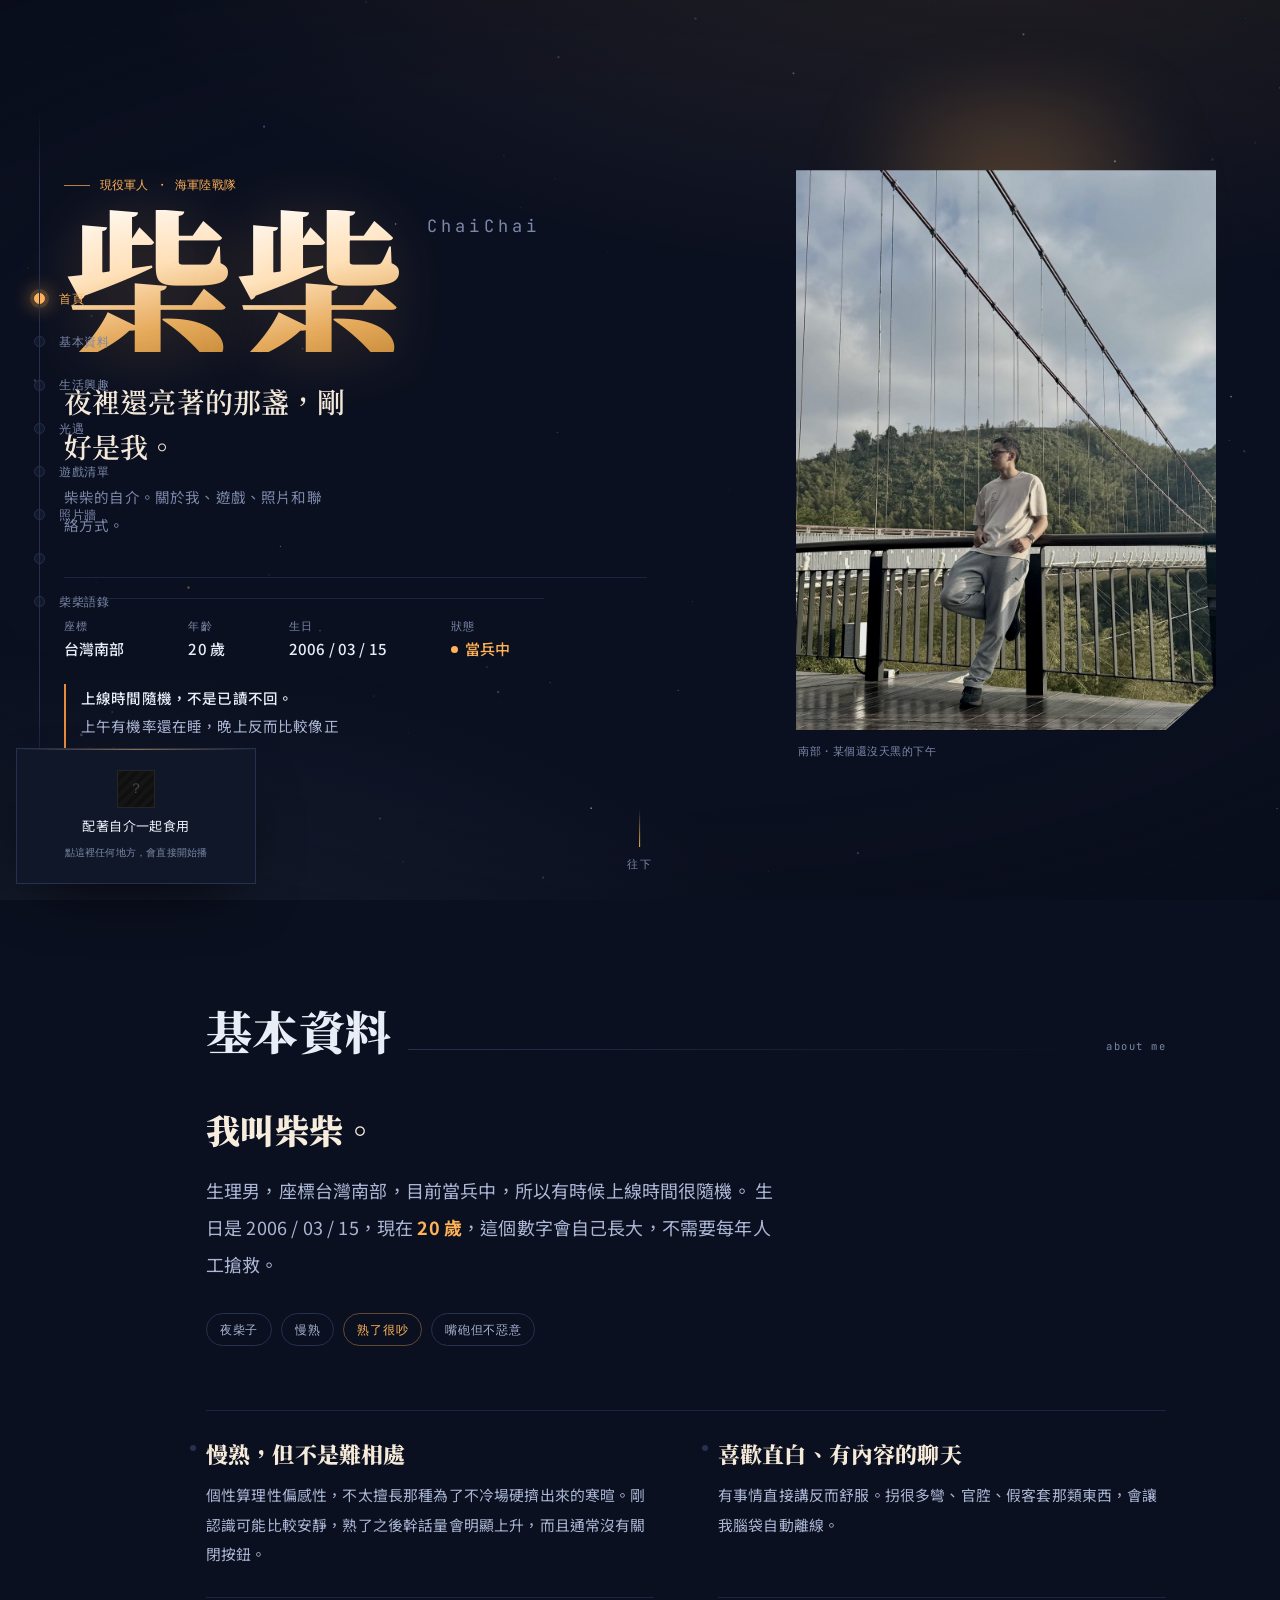
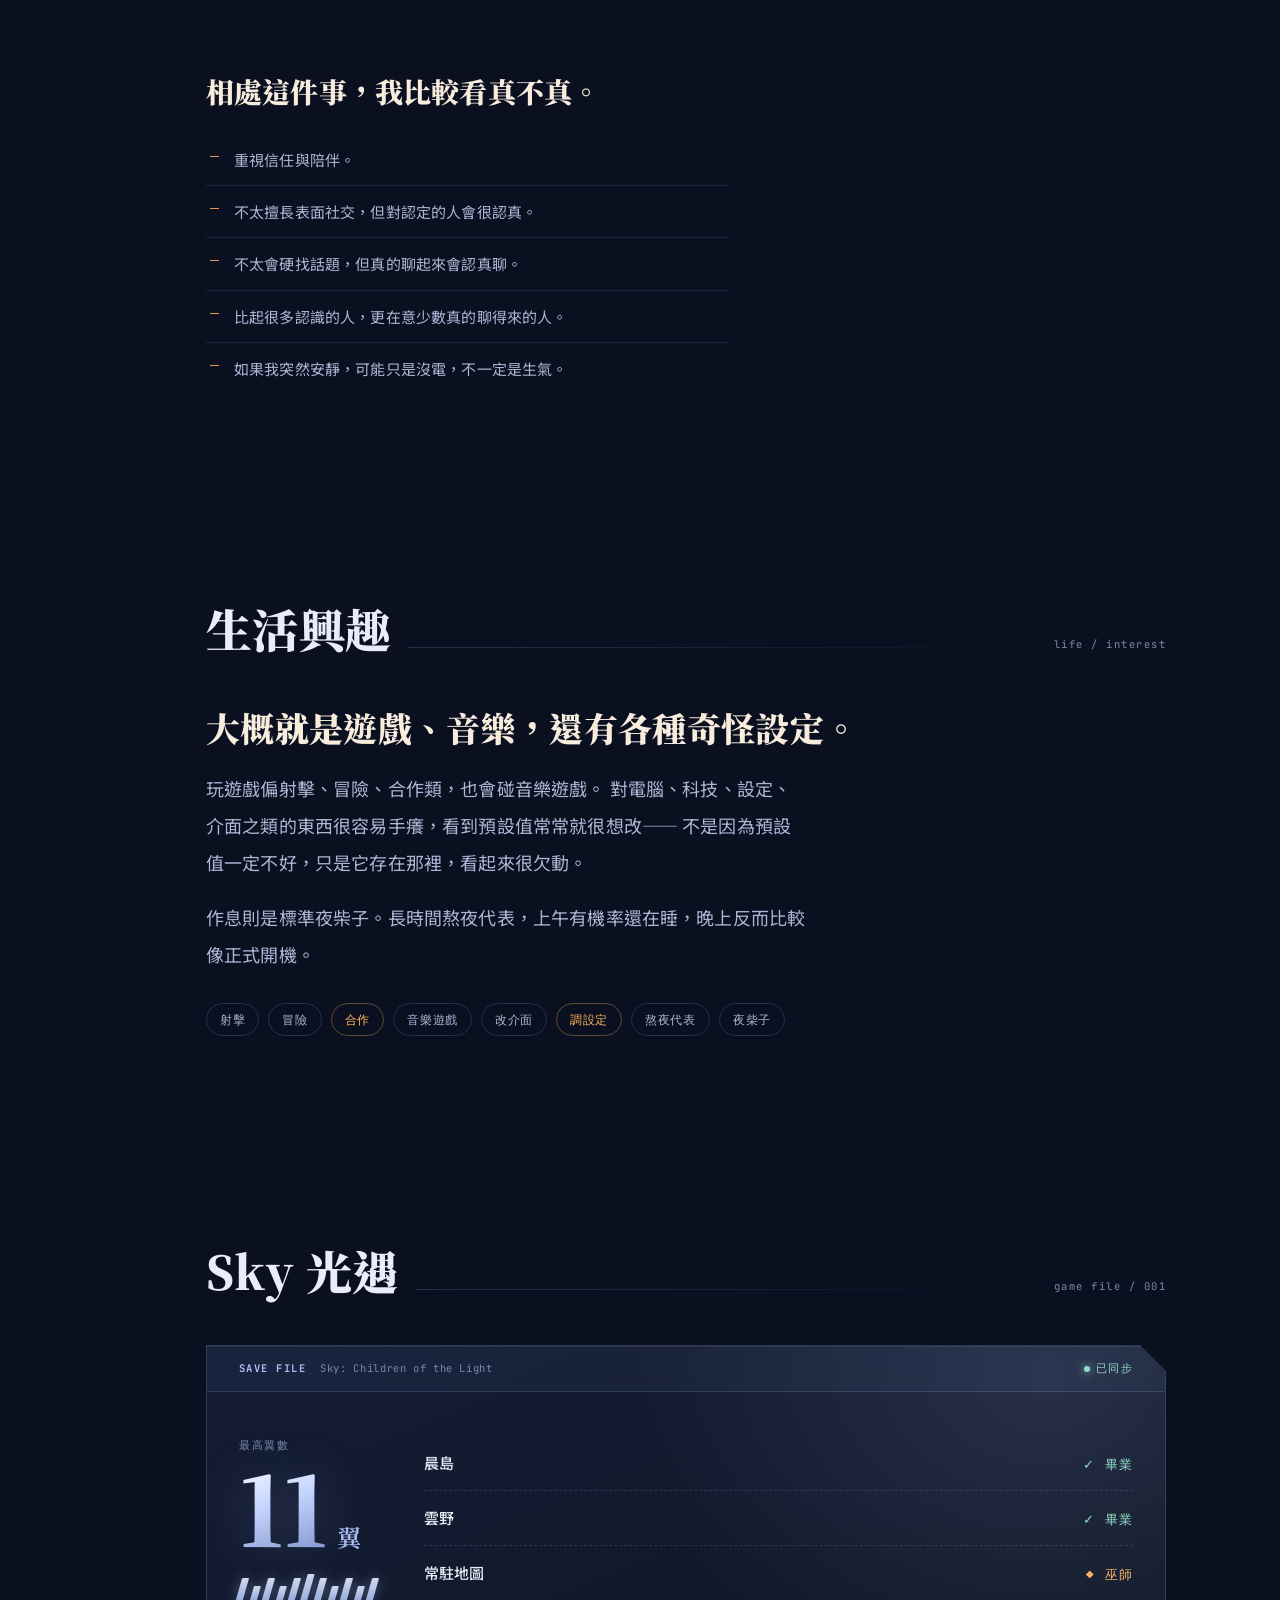
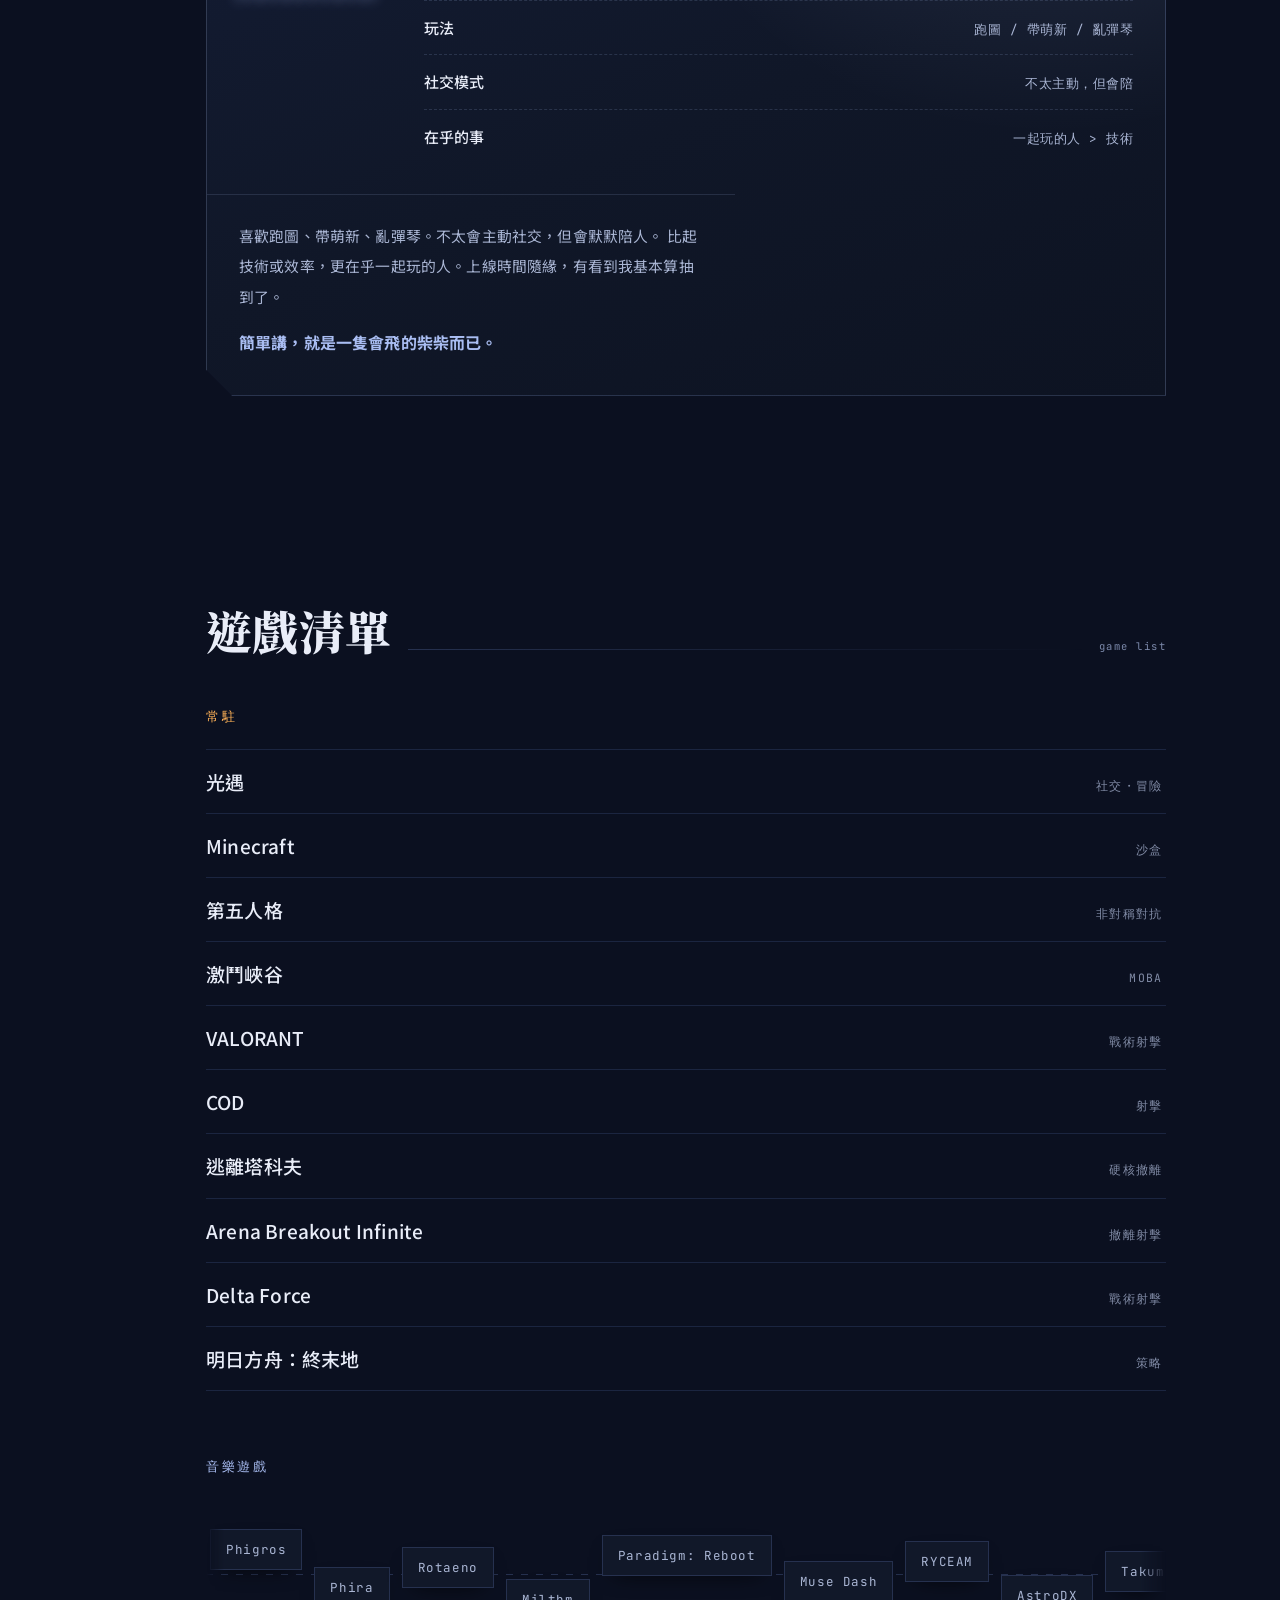
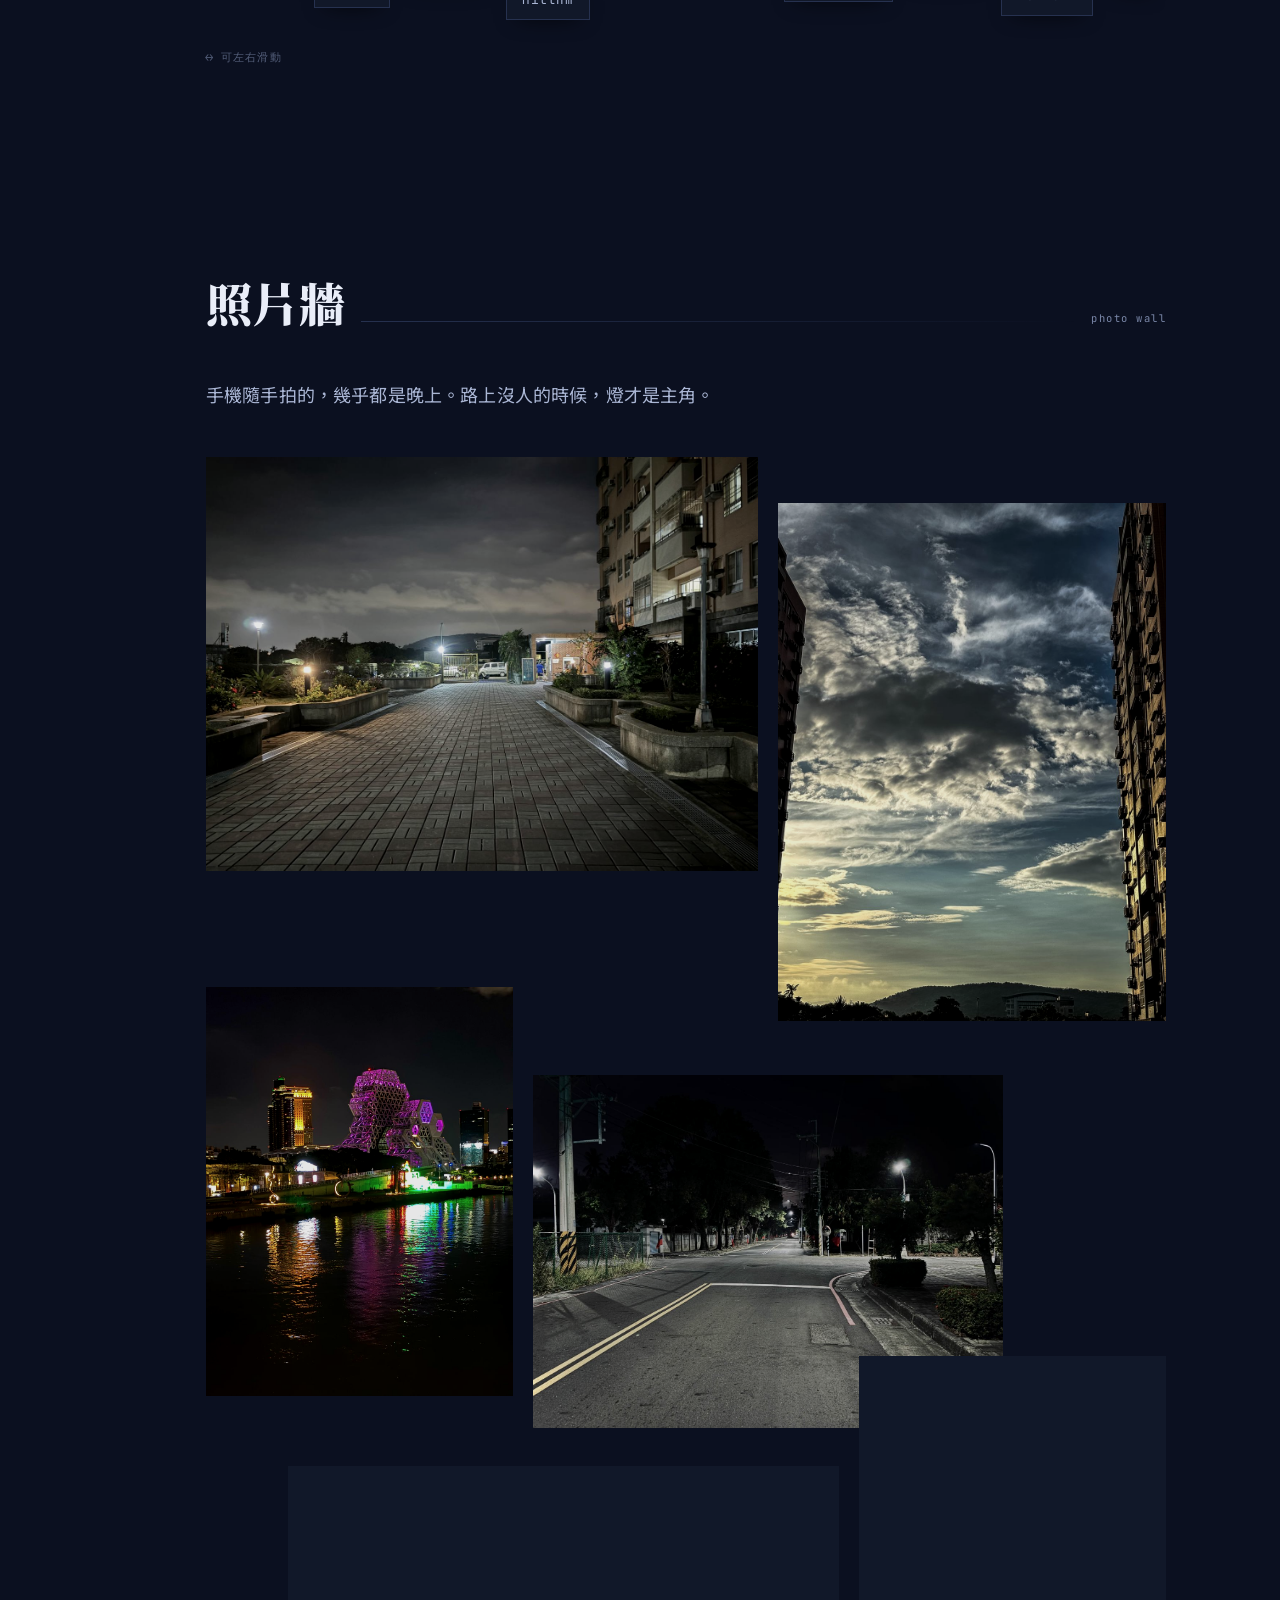
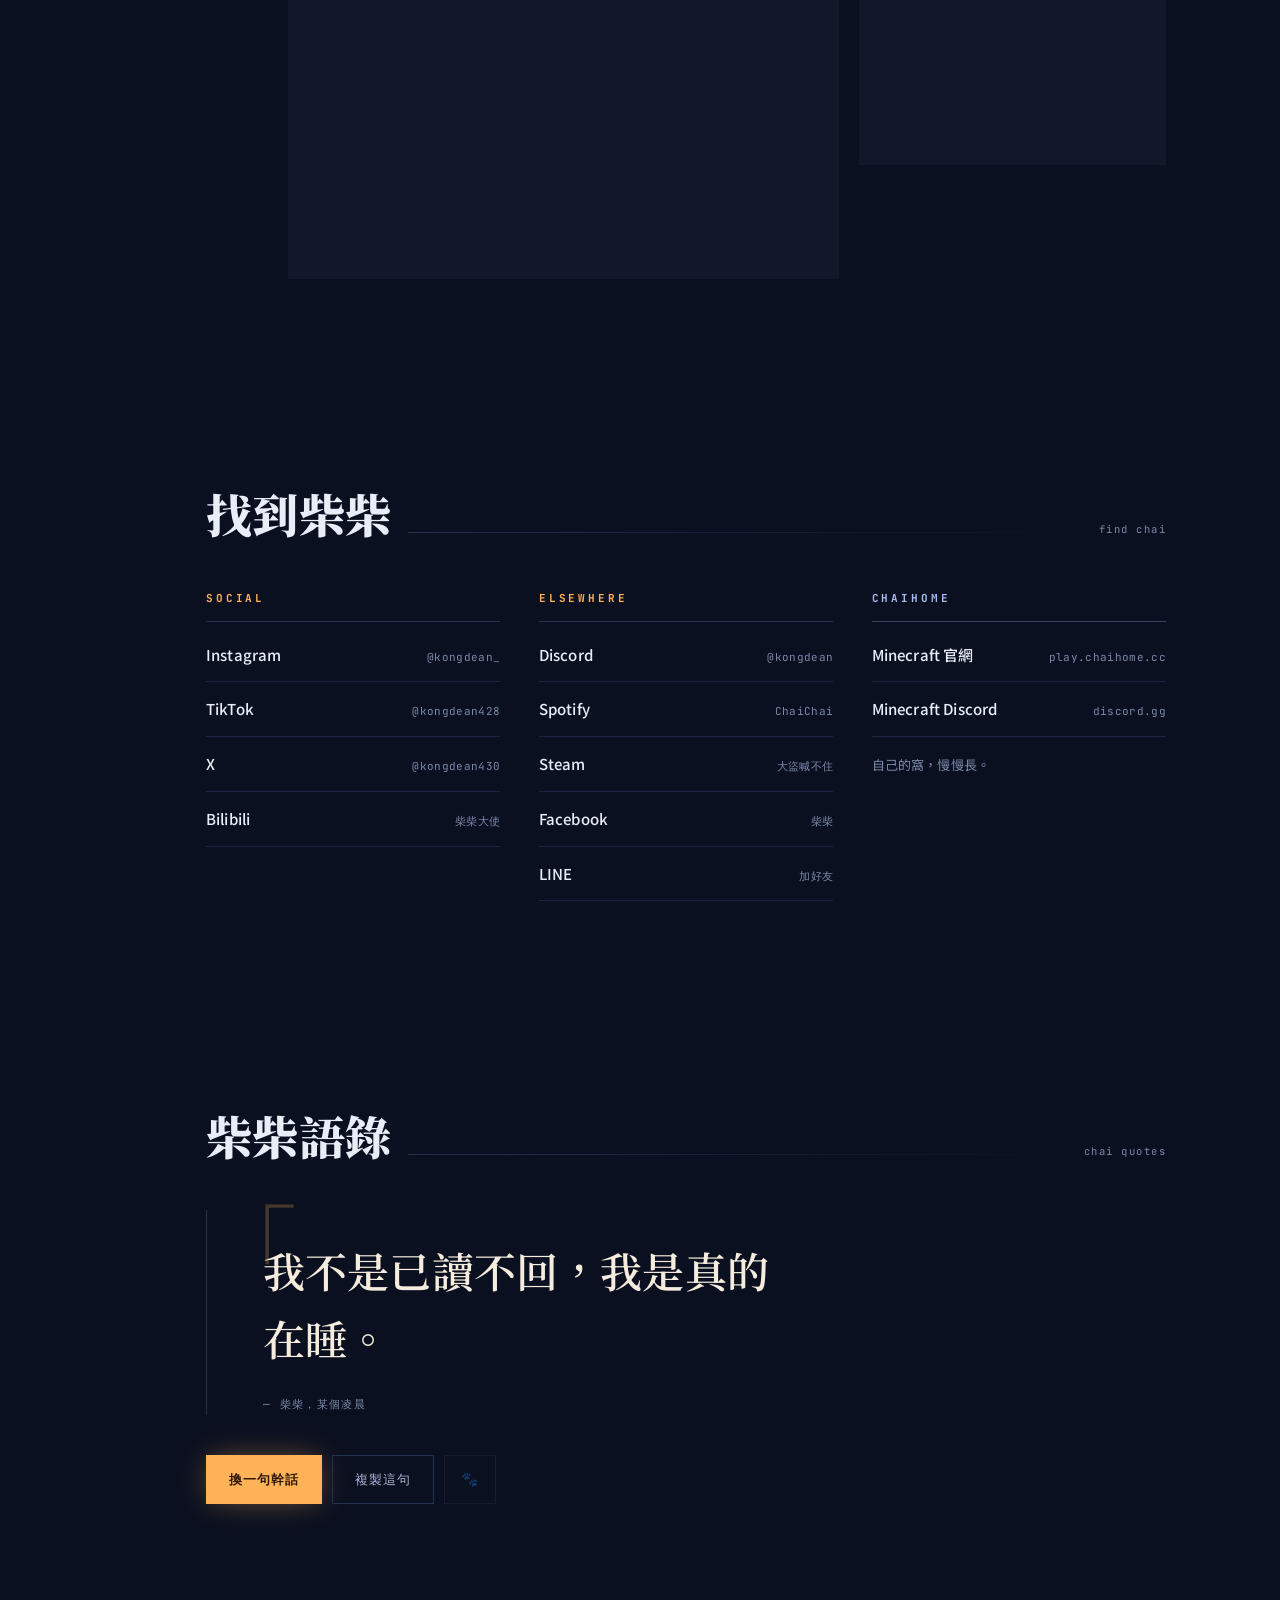
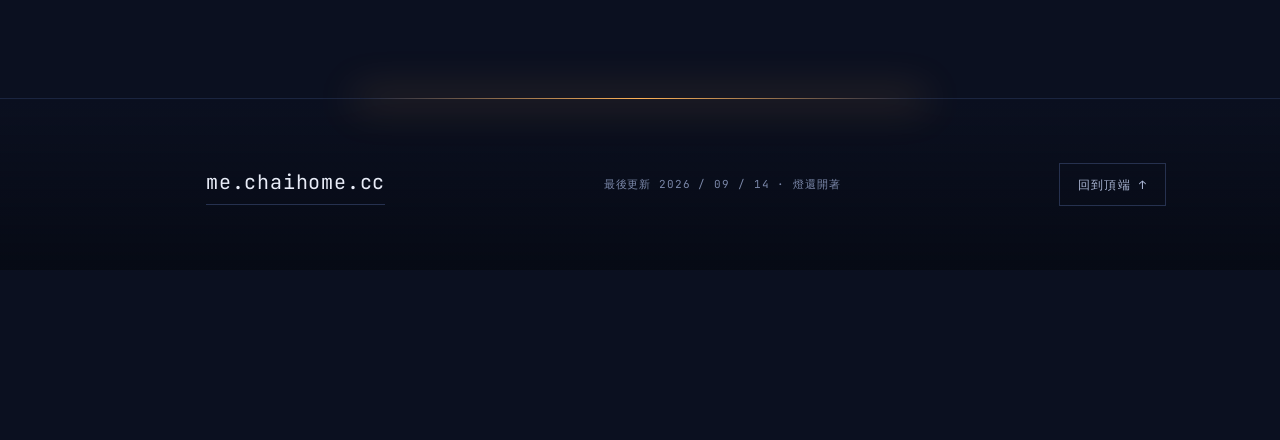
==== commit 1d28314c: "播放器移除 iframe 的裁切與位移，改善 iOS 觸控命中 原本用 overflow:hidden 加 translateY 把 iframe 壓成一條， WebKit 對被裁切且位移的跨網域 i" ====
--- a/chaichai-site/index.html
+++ b/chaichai-site/index.html
@@ -379,12 +379,11 @@
 </div>
 
 <!-- ══════════ 常駐播放器 ══════════
-     YouTube 播放器藏在下面，上面那層封面不吃點擊（pointer-events:none），
-     所以使用者的手指其實是直接點在 YouTube 的播放鍵上 —— 只要點一次，
-     iOS 也不會擋。開始播放後封面才淡掉、展開成完整播放器。
-     要換歌：改 script.js 最上面的 YT_ID。 -->
+     YouTube 播放器完整鋪在下面（不裁切、不位移，避免 iOS 觸控座標對不上），
+     上面蓋一層封面，封面設 pointer-events:none 不吃點擊，
+     所以手指是直接點在 YouTube 播放鍵上 —— 只要點一次。
+     開始播放後封面才淡掉。要換歌：改 script.js 最上面的 YT_ID。 -->
 <div class="player" id="player">
-
   <div class="player__frame" id="pl-frame">
     <div class="player__slot" id="pl-slot"></div>
 
@@ -394,10 +393,8 @@
         <svg class="i-play" viewBox="0 0 16 16"><path d="M5 3.2v9.6L13 8z"/></svg>
         <span class="player__q">？</span>
       </span>
-      <span class="player__body">
-        <span class="player__label">配著自介一起食用</span>
-        <span class="player__hint">點這塊任何地方就會開始播</span>
-      </span>
+      <span class="player__label">配著自介一起食用</span>
+      <span class="player__hint">點這裡任何地方，會直接開始播</span>
     </div>
   </div>
 
--- a/chaichai-site/style.css
+++ b/chaichai-site/style.css
@@ -599,39 +599,35 @@
 
 ::selection{background:var(--lamp);color:#2a1704}
 
-/* ══════════ 常駐播放器 ══════════ */
+/* ══════════ 常駐播放器 ══════════
+   iframe 完整鋪滿、不裁切不位移，確保 iOS 觸控座標不會跑掉。 */
 .player{
   position:fixed;z-index:60;left:16px;bottom:16px;
-  width:min(280px,calc(100vw - 20px));
-  background:rgba(16,23,40,.94);
+  width:min(240px,calc(100vw - 20px));
   border:1px solid var(--line);
-  box-shadow:0 24px 64px -26px rgba(0,0,0,.95),inset 0 1px 0 rgba(255,255,255,.045);
-  backdrop-filter:blur(10px);-webkit-backdrop-filter:blur(10px);
-}
-.player::before{
-  content:"";position:absolute;left:0;top:0;width:100%;height:1px;z-index:4;
-  background:linear-gradient(90deg,transparent,var(--lamp),transparent);opacity:.5;
-}
-
-/* 收起來時只露出一條，點擊會穿透到底下的 YouTube 播放鍵 */
-.player__frame{
-  position:relative;height:60px;overflow:hidden;background:#05070d;
-  transition:height .5s cubic-bezier(.2,.7,.3,1);
-}
-.player__slot{position:absolute;left:0;top:50%;transform:translateY(-50%);width:100%}
-.player__slot iframe{display:block;width:100%;border:0}
-
-/* 封面：刻意黑白、看不出是什麼歌；不吃點擊，手指直接落在底下的播放器上 */
+  box-shadow:0 24px 64px -26px rgba(0,0,0,.95);
+}
+.player__frame{position:relative;aspect-ratio:16/9;background:#05070d}
+.player__slot,.player__slot iframe{
+  position:absolute;inset:0;width:100%;height:100%;border:0;display:block;
+}
+
+/* 封面：黑白、看不出是什麼歌。不吃點擊，手指直接落在底下的播放鍵上 */
 .player__veil{
   position:absolute;inset:0;z-index:2;pointer-events:none;
-  display:flex;align-items:center;gap:13px;padding:0 16px 0 9px;
-  background:rgba(16,23,40,.985);
-  transition:opacity .45s ease,visibility .45s ease;
+  display:flex;flex-direction:column;align-items:center;justify-content:center;gap:9px;
+  padding:12px;text-align:center;
+  background:#101728;
+  transition:opacity .5s ease,visibility .5s ease;
 }
 .player.is-live .player__veil{opacity:0;visibility:hidden}
+.player__veil::before{
+  content:"";position:absolute;left:0;top:0;width:100%;height:1px;
+  background:linear-gradient(90deg,transparent,var(--lamp),transparent);opacity:.55;
+}
 
 .player__art{
-  position:relative;flex:none;width:42px;height:42px;overflow:hidden;
+  position:relative;width:38px;height:38px;overflow:hidden;
   background:#0a0d16;border:1px solid var(--line-soft);
   display:grid;place-items:center;filter:grayscale(1);
 }
@@ -641,44 +637,34 @@
 }
 .player__q{
   position:absolute;inset:0;display:grid;place-items:center;
-  font-family:var(--mono);font-size:15px;color:#3c4763;transition:opacity .3s ease;
-}
-.player__art .i-play{
-  position:relative;width:14px;height:14px;fill:#e9edf8;
-  opacity:0;transform:scale(.8);transition:opacity .3s ease,transform .3s ease;
-}
-.player__frame:hover .player__art{filter:grayscale(.15);border-color:var(--lamp)}
-.player__frame:hover .player__q{opacity:0}
-.player__frame:hover .player__art .i-play{opacity:1;transform:none}
-
-.player__body{display:flex;flex-direction:column;gap:3px;min-width:0}
+  font-family:var(--mono);font-size:14px;color:#3c4763;
+}
+.player__art .i-play{position:relative;width:13px;height:13px;fill:#e9edf8;opacity:0}
+
 .player__label{
-  font-size:12.5px;line-height:1.35;letter-spacing:.03em;color:var(--tx);white-space:nowrap;
+  font-size:13px;line-height:1.4;letter-spacing:.03em;color:var(--tx);
 }
 .player__hint{
-  font-family:var(--mono);font-size:10px;letter-spacing:.02em;color:var(--tx-3);white-space:nowrap;
-}
-.player__frame:hover .player__hint{color:var(--lamp)}
-
-/* 關閉鈕：只有開始播之後才出現，避免擋到封面 */
+  font-family:var(--mono);font-size:10px;letter-spacing:.02em;color:var(--tx-3);
+}
+
+/* 關閉鈕：開始播之後才出現 */
 .player__close{
   position:absolute;top:5px;right:5px;z-index:5;
   width:26px;height:26px;display:grid;place-items:center;cursor:pointer;
-  background:rgba(8,12,22,.82);border:1px solid var(--line);color:var(--tx-2);
+  background:rgba(8,12,22,.85);border:1px solid var(--line);color:var(--tx-2);
   opacity:0;visibility:hidden;transition:opacity .3s ease,visibility .3s ease,color .25s;
 }
 .player.is-live .player__close{opacity:1;visibility:visible}
 .player__close:hover{color:var(--lamp);border-color:var(--lamp)}
 .player__close svg{width:12px;height:12px;fill:none;stroke:currentColor;stroke-width:1.6;stroke-linecap:round}
 
-/* 讓頁尾和 toast 不要被壓到 */
-body{padding-bottom:76px}
-.toast{bottom:92px}
+body{padding-bottom:170px}
+.toast{bottom:180px}
 
 @media (max-width:600px){
   .player{left:10px;bottom:10px;margin-bottom:env(safe-area-inset-bottom,0px)}
-  .player__label{font-size:12px}
 }
 @media (prefers-reduced-motion:reduce){
-  .player__frame,.player__veil,.player__close{transition:none}
-}
+  .player__veil,.player__close{transition:none}
+}
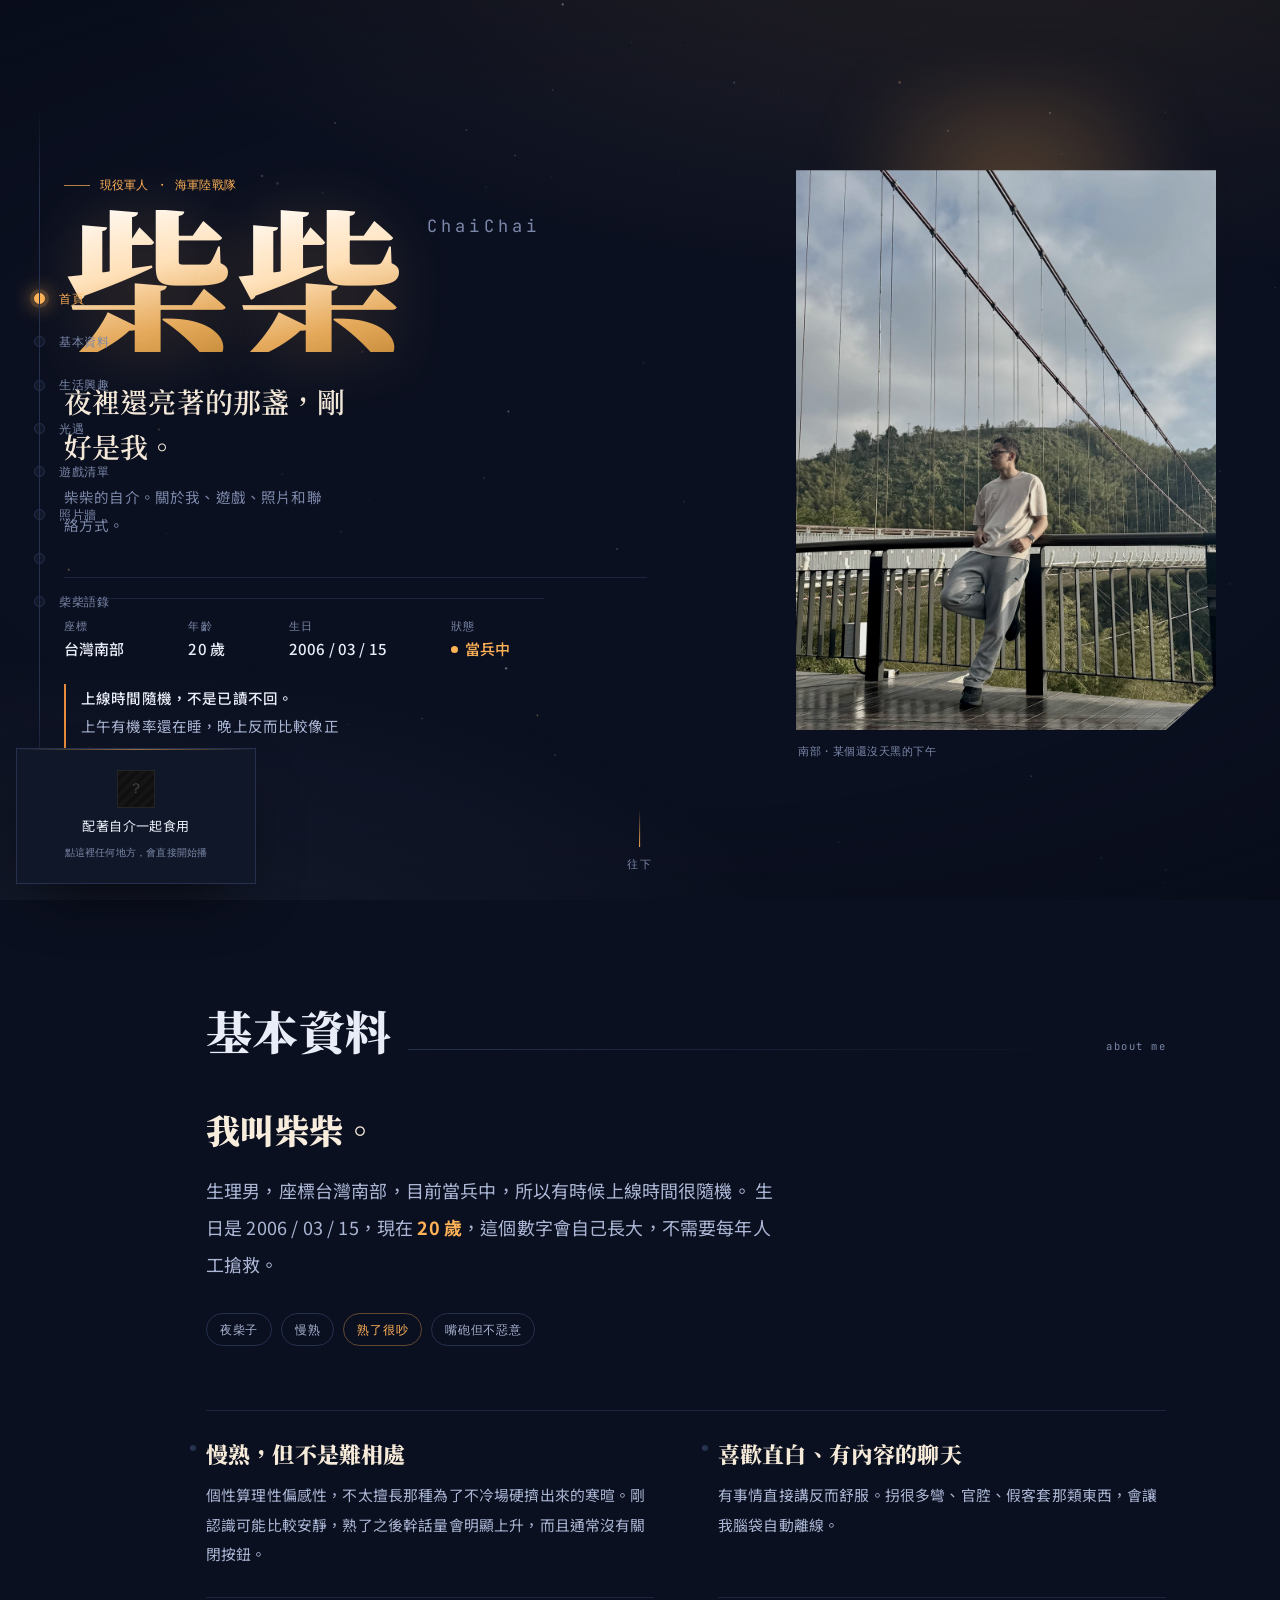
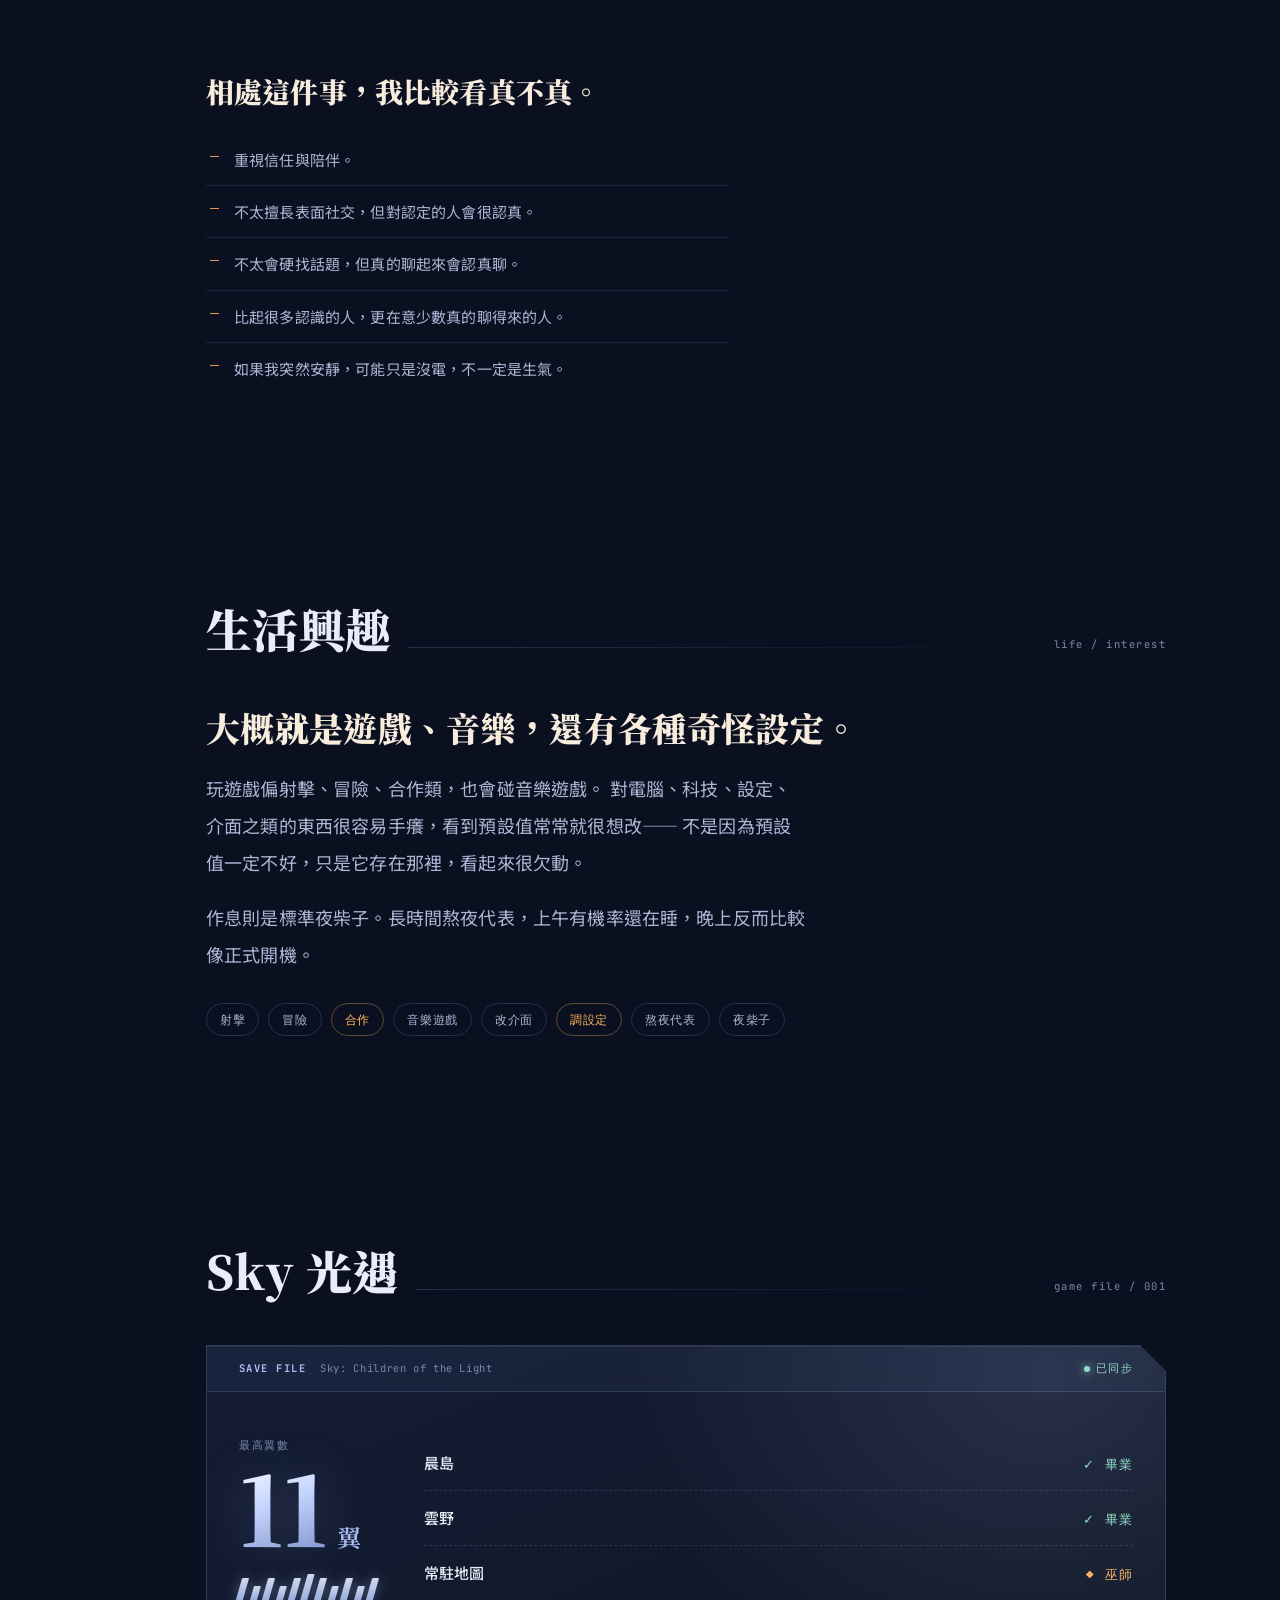
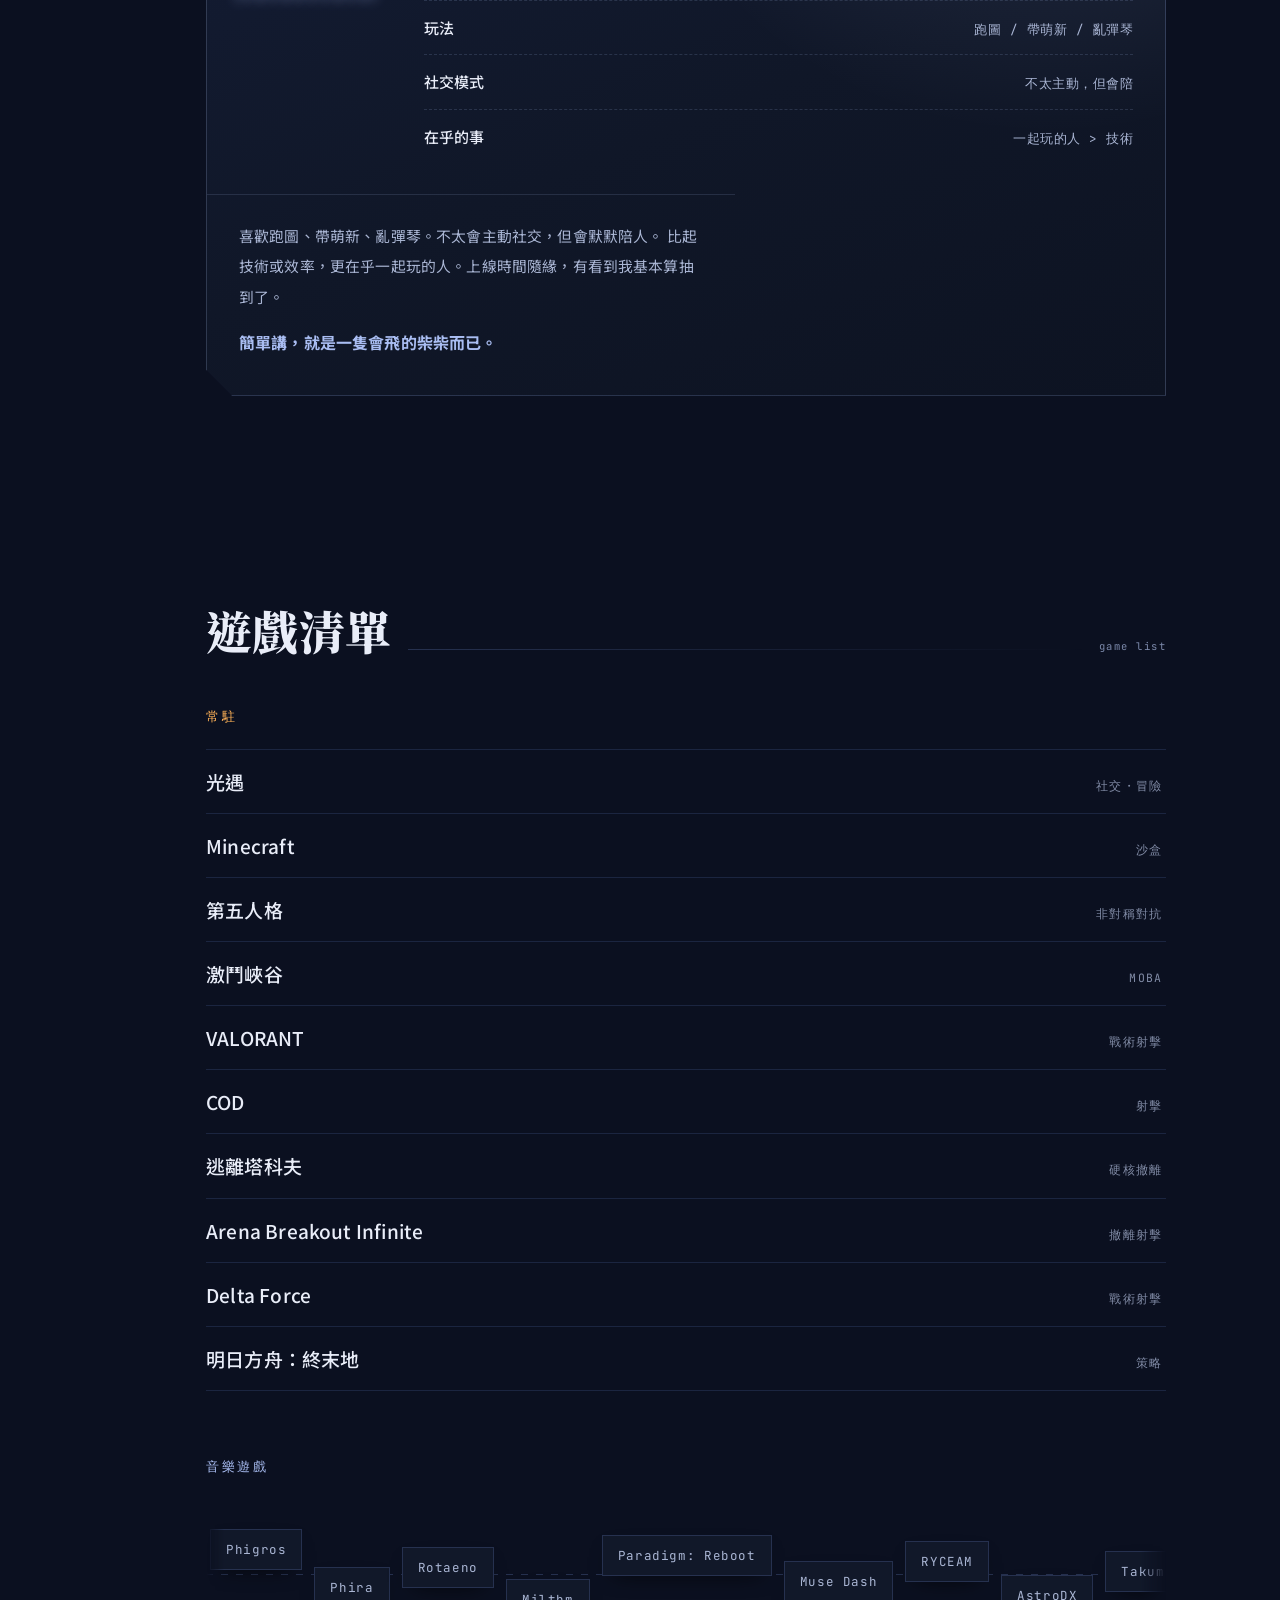
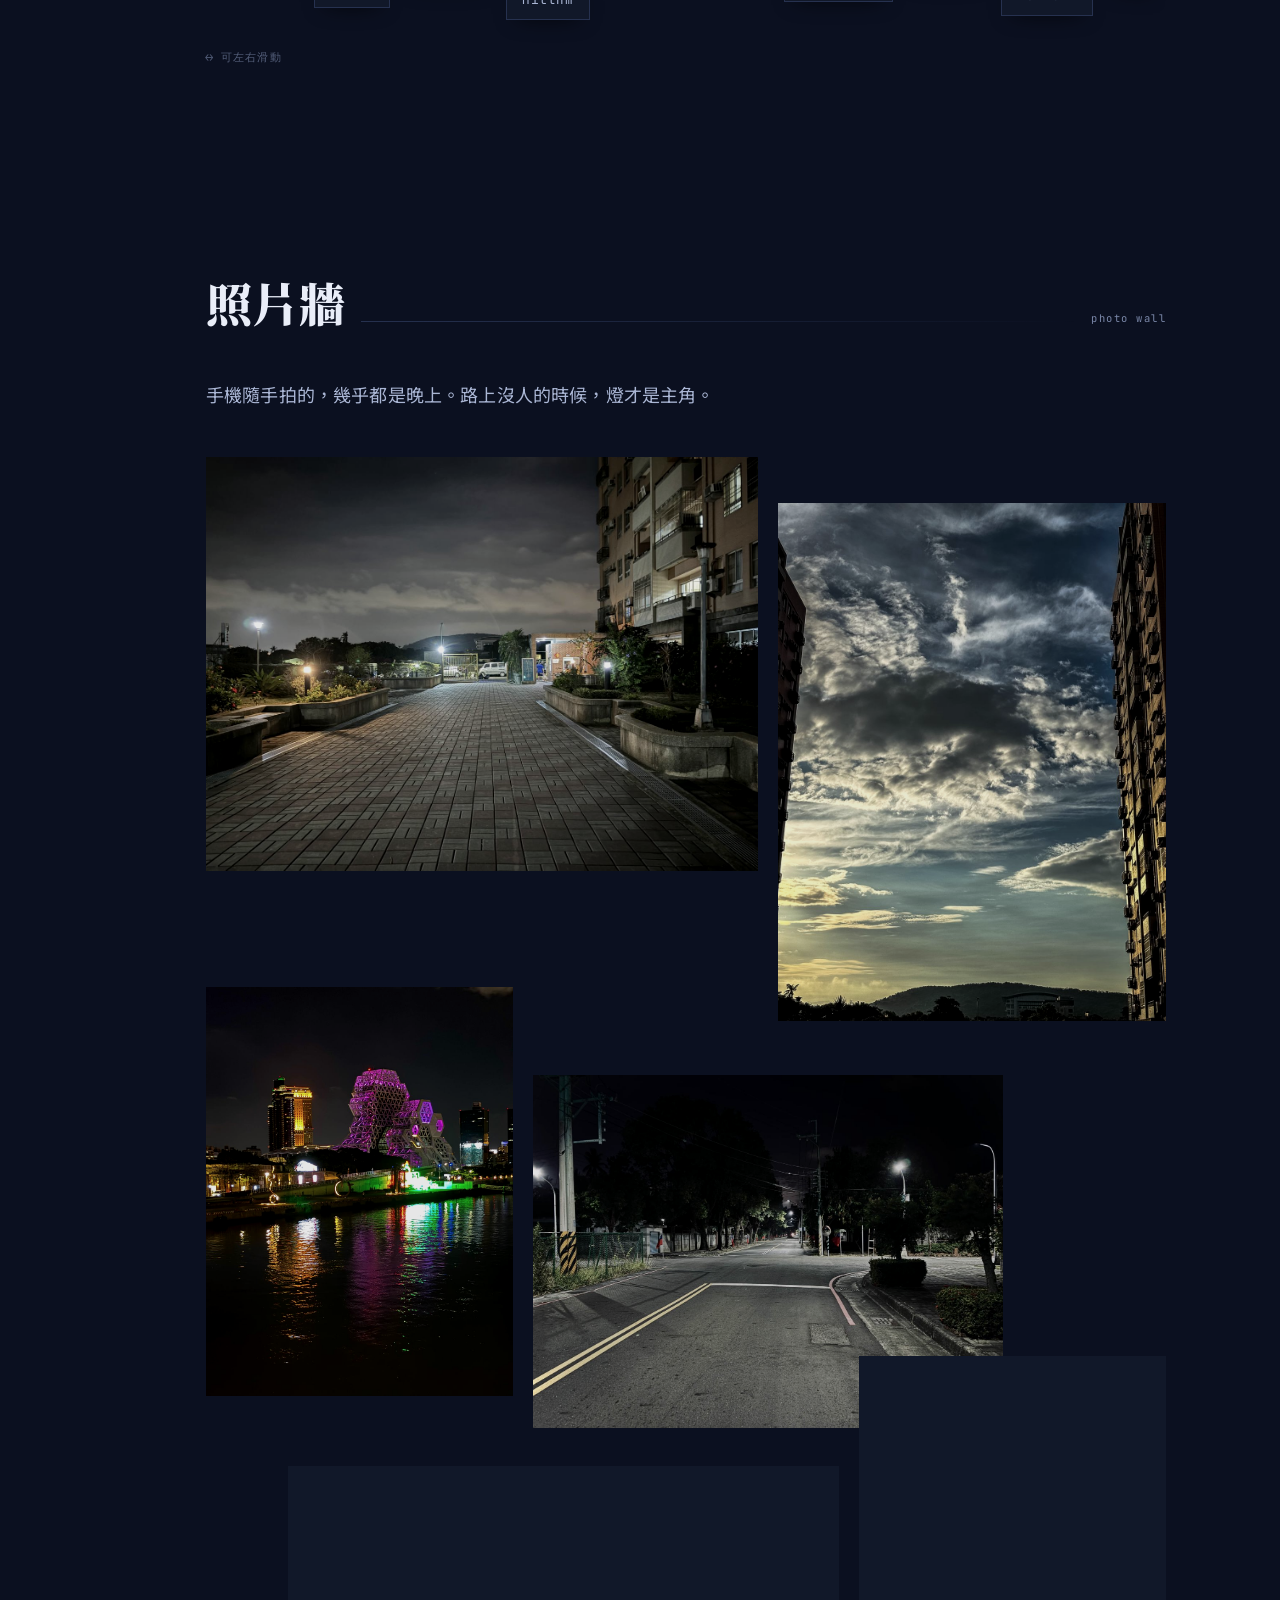
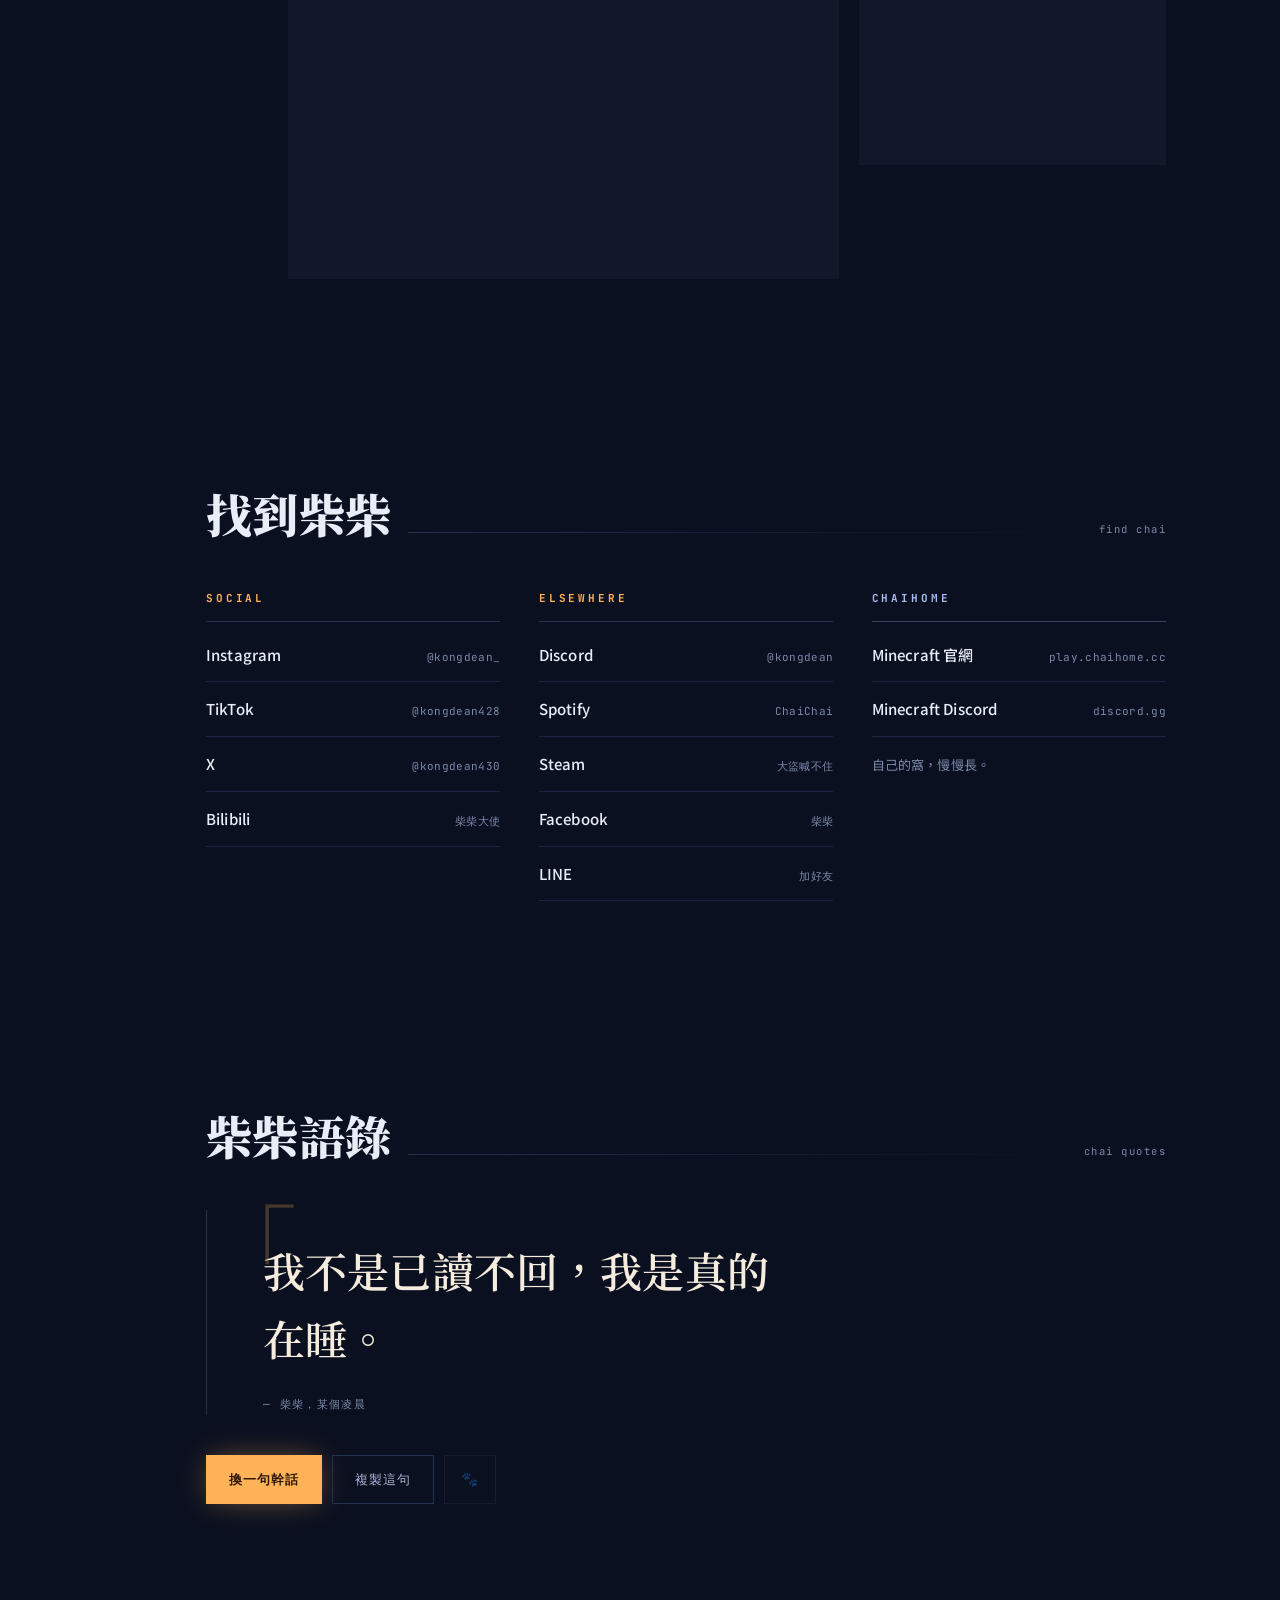
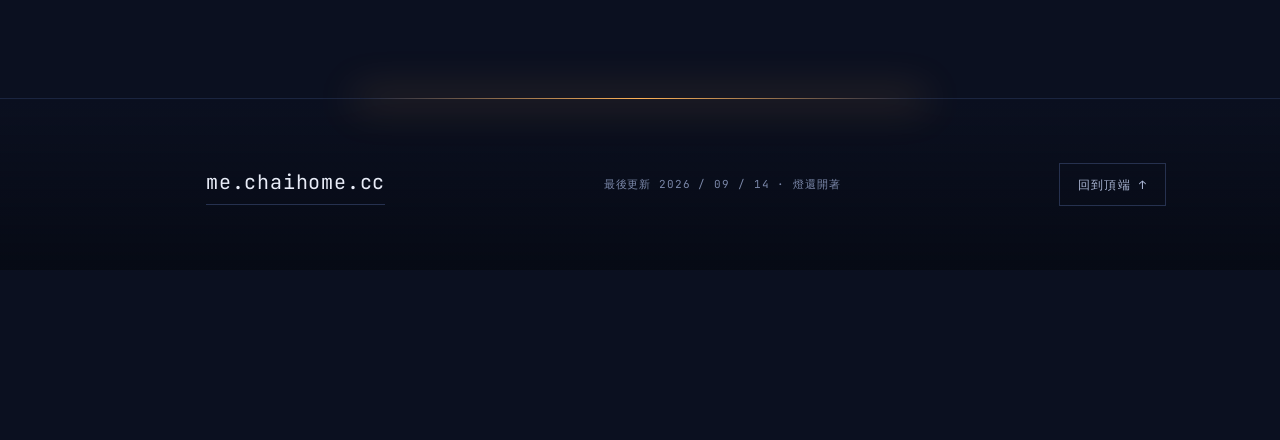
==== commit 88789ecb: "播放改為重新導向既有 iframe，解決 iOS 需要點兩次的問題 原本在點擊當下才建立 iframe，WebKit 不將使用者手勢延伸到新建立的 子框架，因此 YouTube 仍會顯示自己的播放鍵，" ====
--- a/chaichai-site/index.html
+++ b/chaichai-site/index.html
@@ -379,23 +379,23 @@
 </div>
 
 <!-- ══════════ 常駐播放器 ══════════
-     YouTube 播放器完整鋪在下面（不裁切、不位移，避免 iOS 觸控座標對不上），
-     上面蓋一層封面，封面設 pointer-events:none 不吃點擊，
-     所以手指是直接點在 YouTube 播放鍵上 —— 只要點一次。
-     開始播放後封面才淡掉。要換歌：改 script.js 最上面的 YT_ID。 -->
+     iframe 在開頁時就先載好（autoplay=0），點下去時只是把同一個 iframe
+     重新導向到帶 autoplay=1 的網址 —— 對 WebKit 來說這是在使用者手勢
+     之中發生的導向，所以 iPhone 會放行，只要點一次。
+     要換歌：改 script.js 最上面的 YT_ID。 -->
 <div class="player" id="player">
-  <div class="player__frame" id="pl-frame">
+  <div class="player__frame">
     <div class="player__slot" id="pl-slot"></div>
 
-    <div class="player__veil" id="pl-veil" aria-hidden="true">
+    <button type="button" class="player__veil" id="pl-veil"
+            aria-label="播放音樂，點這裡任何地方都可以">
       <span class="player__art">
         <span class="player__hatch"></span>
-        <svg class="i-play" viewBox="0 0 16 16"><path d="M5 3.2v9.6L13 8z"/></svg>
         <span class="player__q">？</span>
       </span>
       <span class="player__label">配著自介一起食用</span>
       <span class="player__hint">點這裡任何地方，會直接開始播</span>
-    </div>
+    </button>
   </div>
 
   <button type="button" class="player__close" id="pl-close" aria-label="關掉播放器">
--- a/chaichai-site/style.css
+++ b/chaichai-site/style.css
@@ -614,10 +614,10 @@
 
 /* 封面：黑白、看不出是什麼歌。不吃點擊，手指直接落在底下的播放鍵上 */
 .player__veil{
-  position:absolute;inset:0;z-index:2;pointer-events:none;
+  position:absolute;inset:0;z-index:2;
   display:flex;flex-direction:column;align-items:center;justify-content:center;gap:9px;
-  padding:12px;text-align:center;
-  background:#101728;
+  padding:12px;text-align:center;cursor:pointer;
+  background:#101728;border:0;font:inherit;color:inherit;
   transition:opacity .5s ease,visibility .5s ease;
 }
 .player.is-live .player__veil{opacity:0;visibility:hidden}
@@ -637,9 +637,12 @@
 }
 .player__q{
   position:absolute;inset:0;display:grid;place-items:center;
-  font-family:var(--mono);font-size:14px;color:#3c4763;
-}
-.player__art .i-play{position:relative;width:13px;height:13px;fill:#e9edf8;opacity:0}
+  font-family:var(--mono);font-size:14px;color:#3c4763;transition:color .3s ease;
+}
+.player__veil:hover .player__art{filter:grayscale(.2);border-color:var(--lamp)}
+.player__veil:hover .player__q{color:var(--lamp)}
+.player__veil:hover .player__hint{color:var(--lamp)}
+.player__veil:active{transform:scale(.985)}
 
 .player__label{
   font-size:13px;line-height:1.4;letter-spacing:.03em;color:var(--tx);
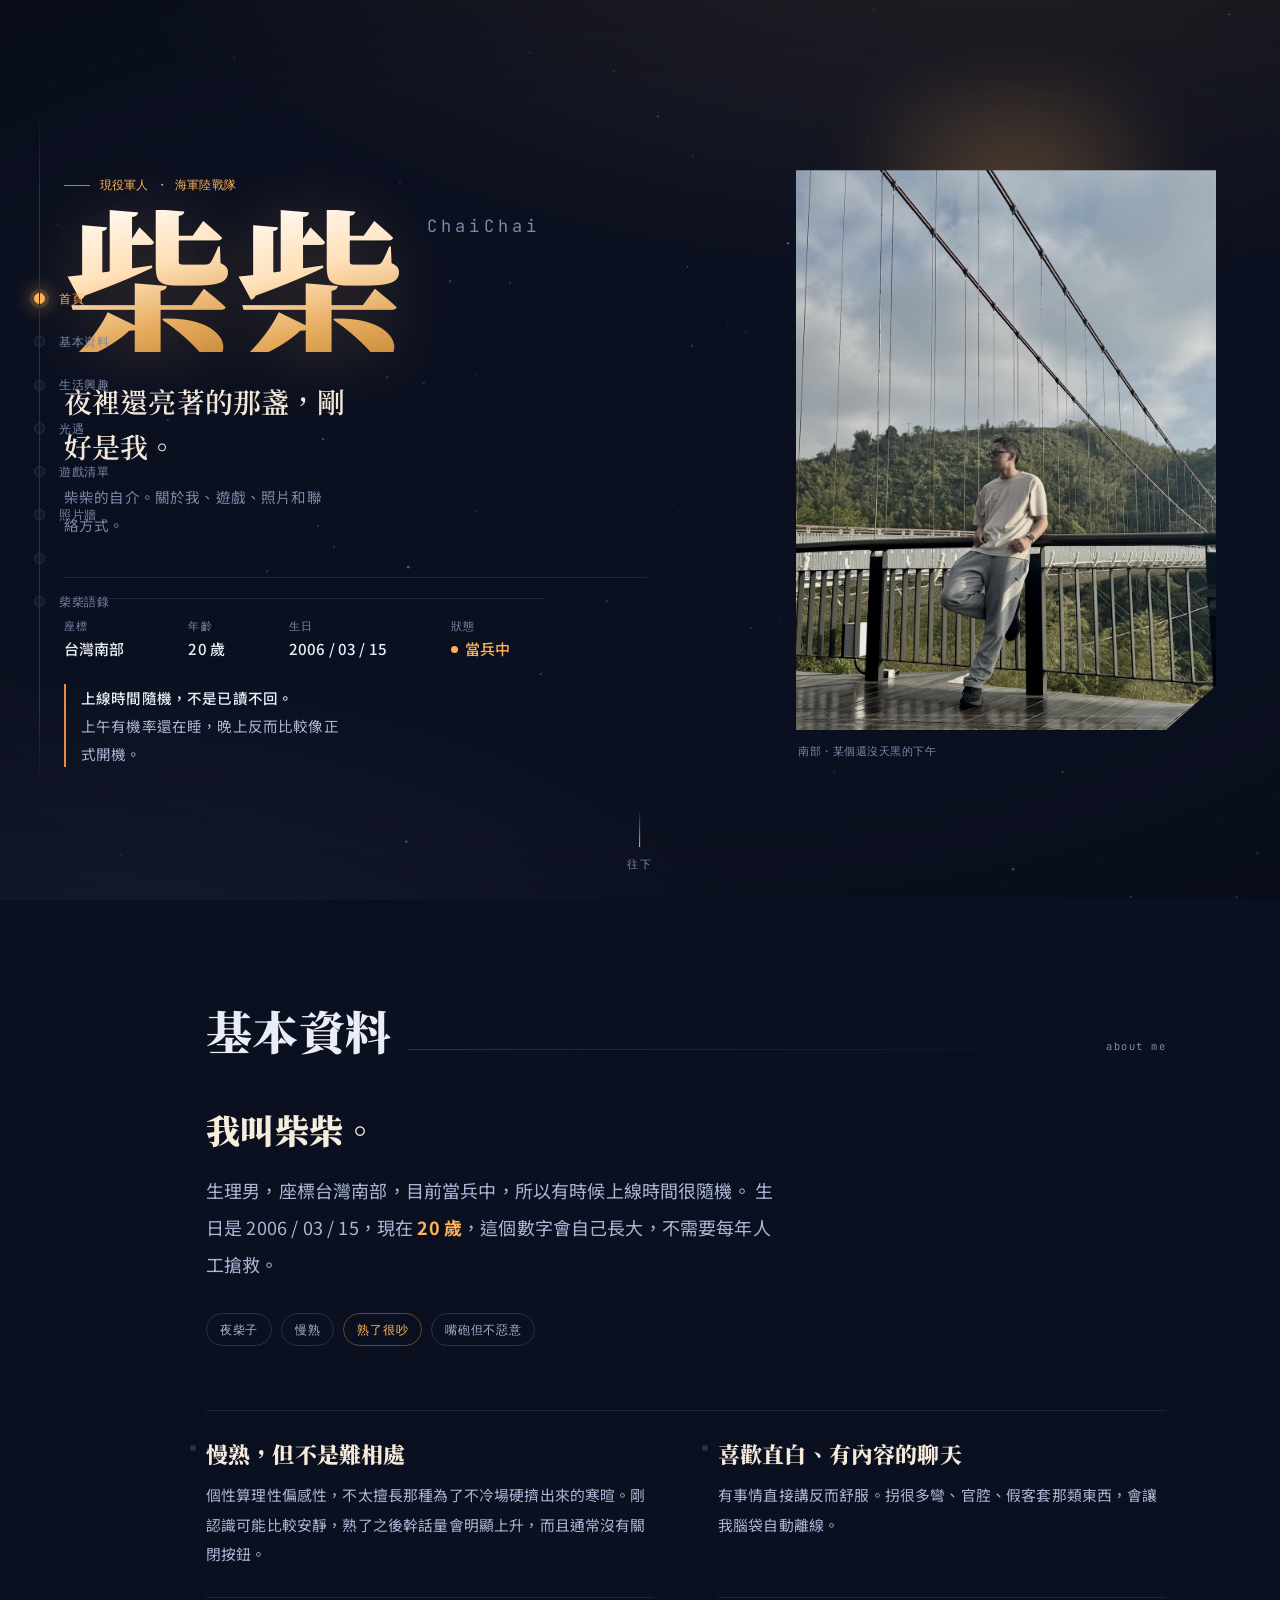
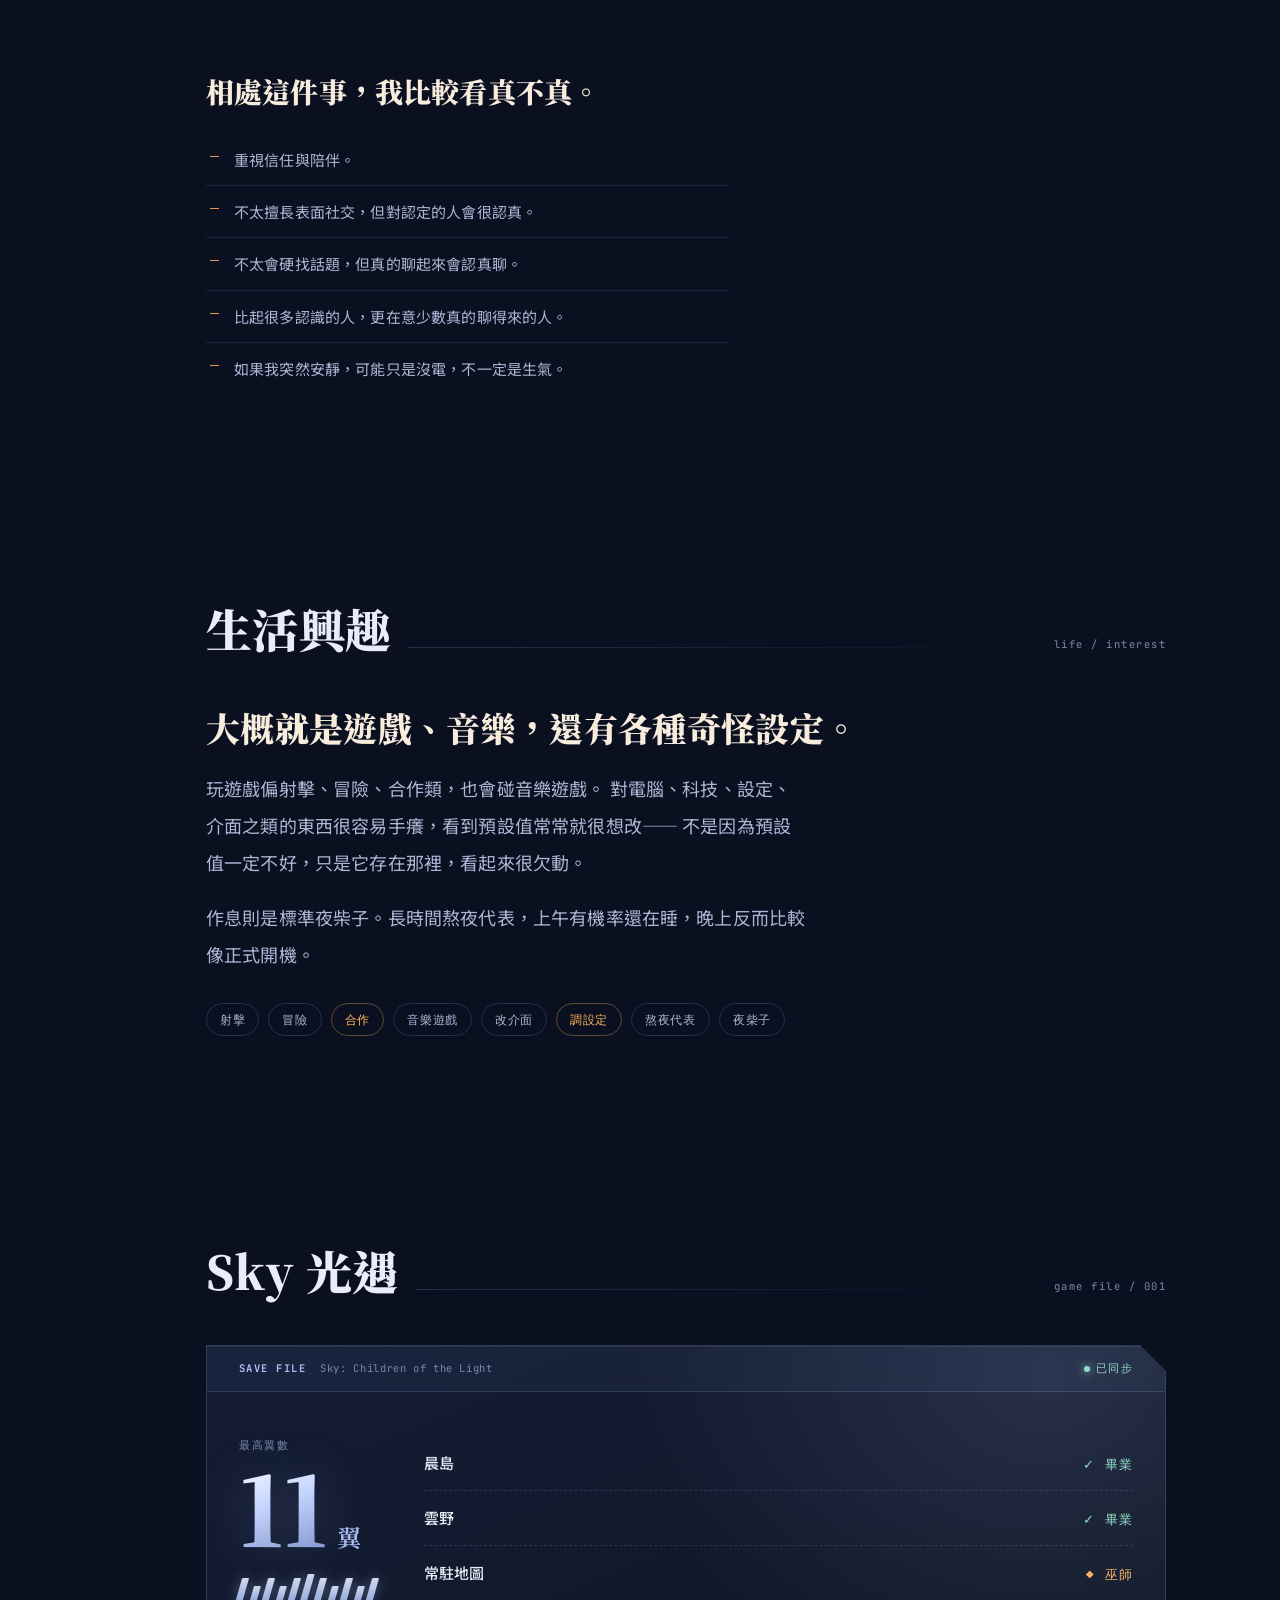
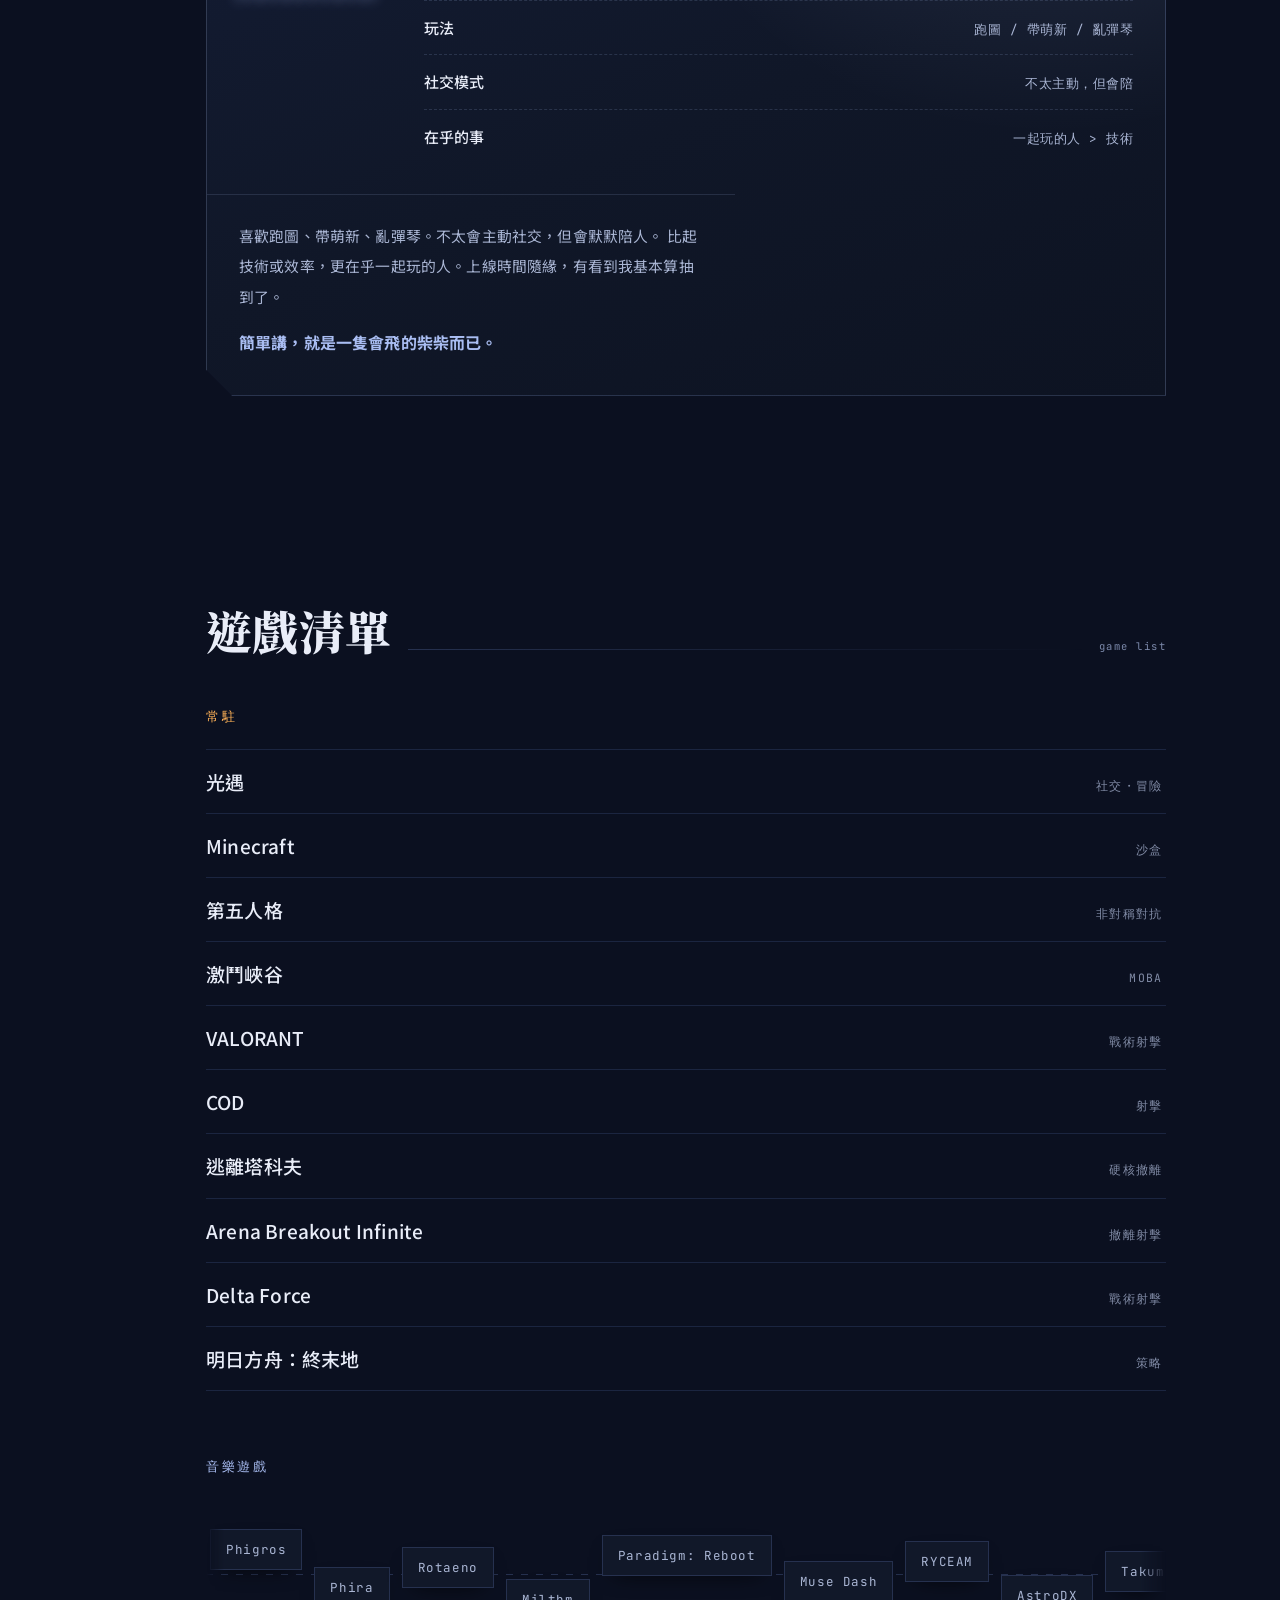
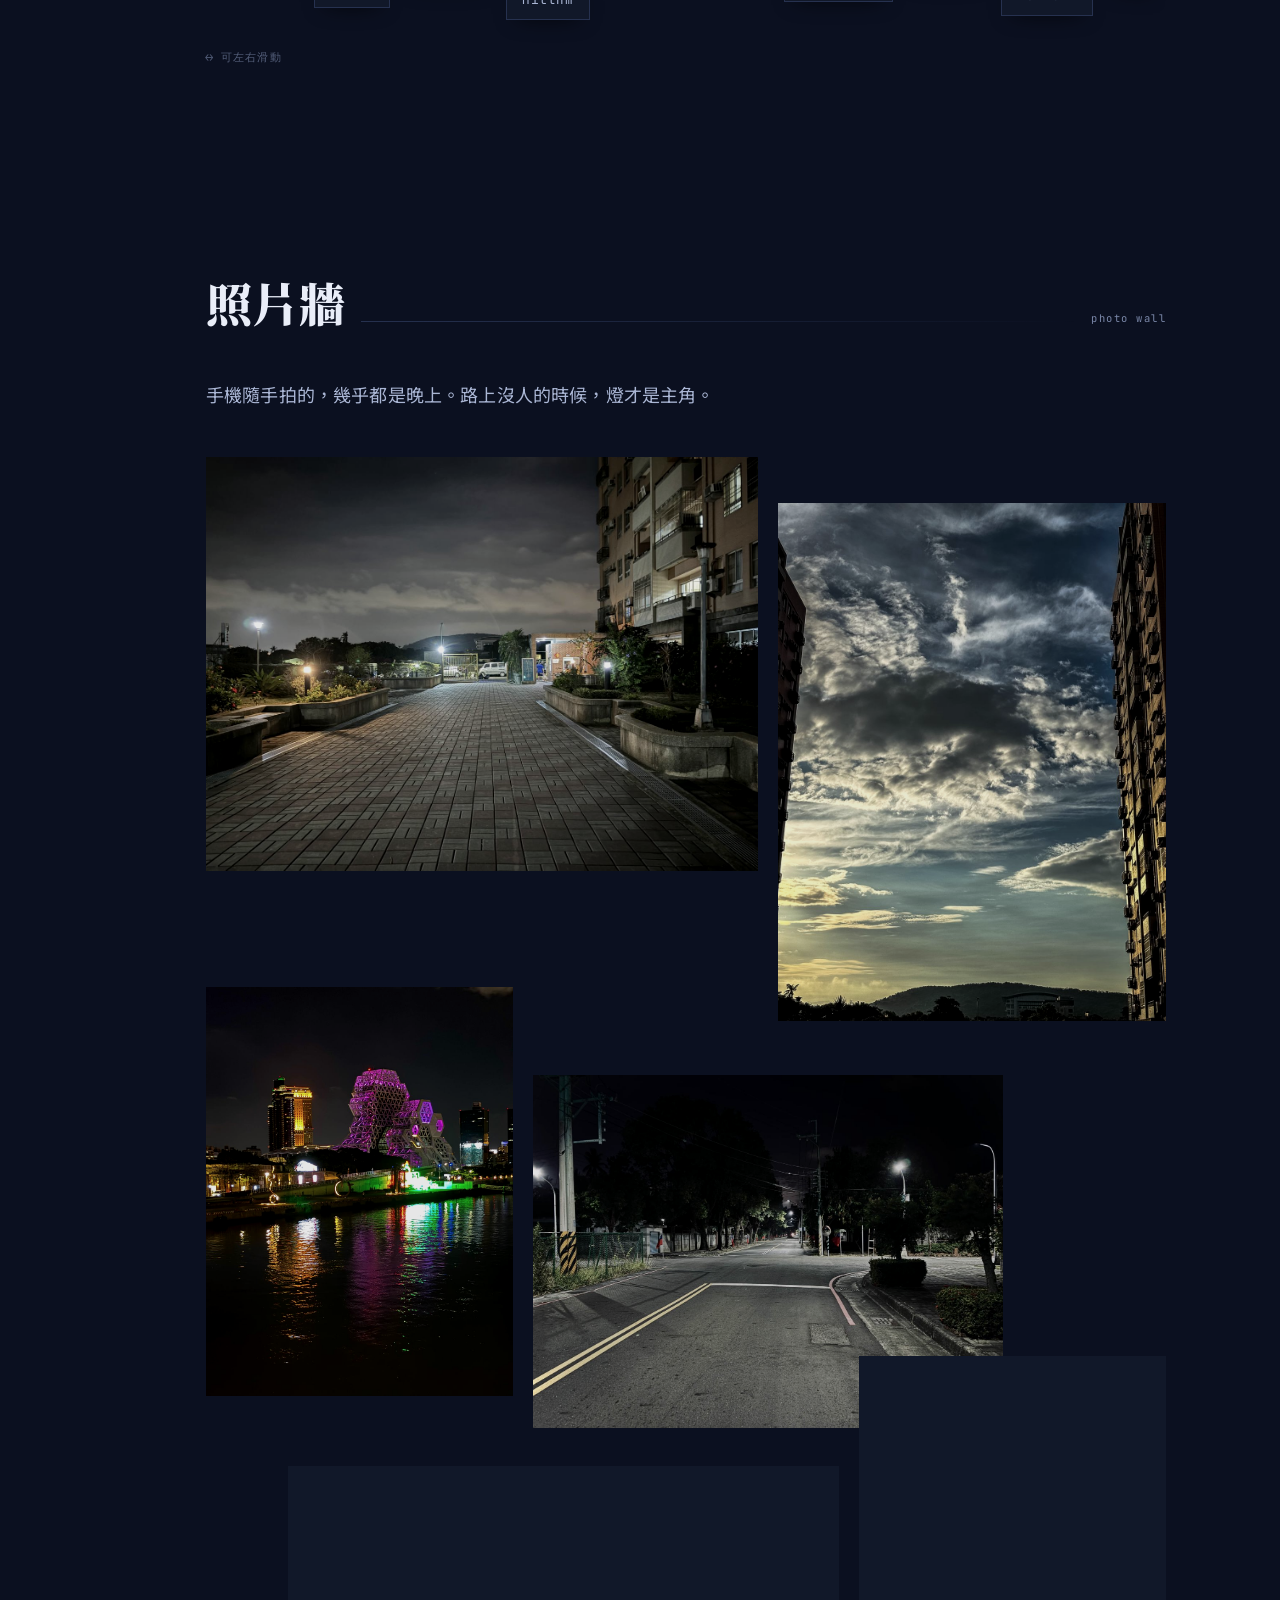
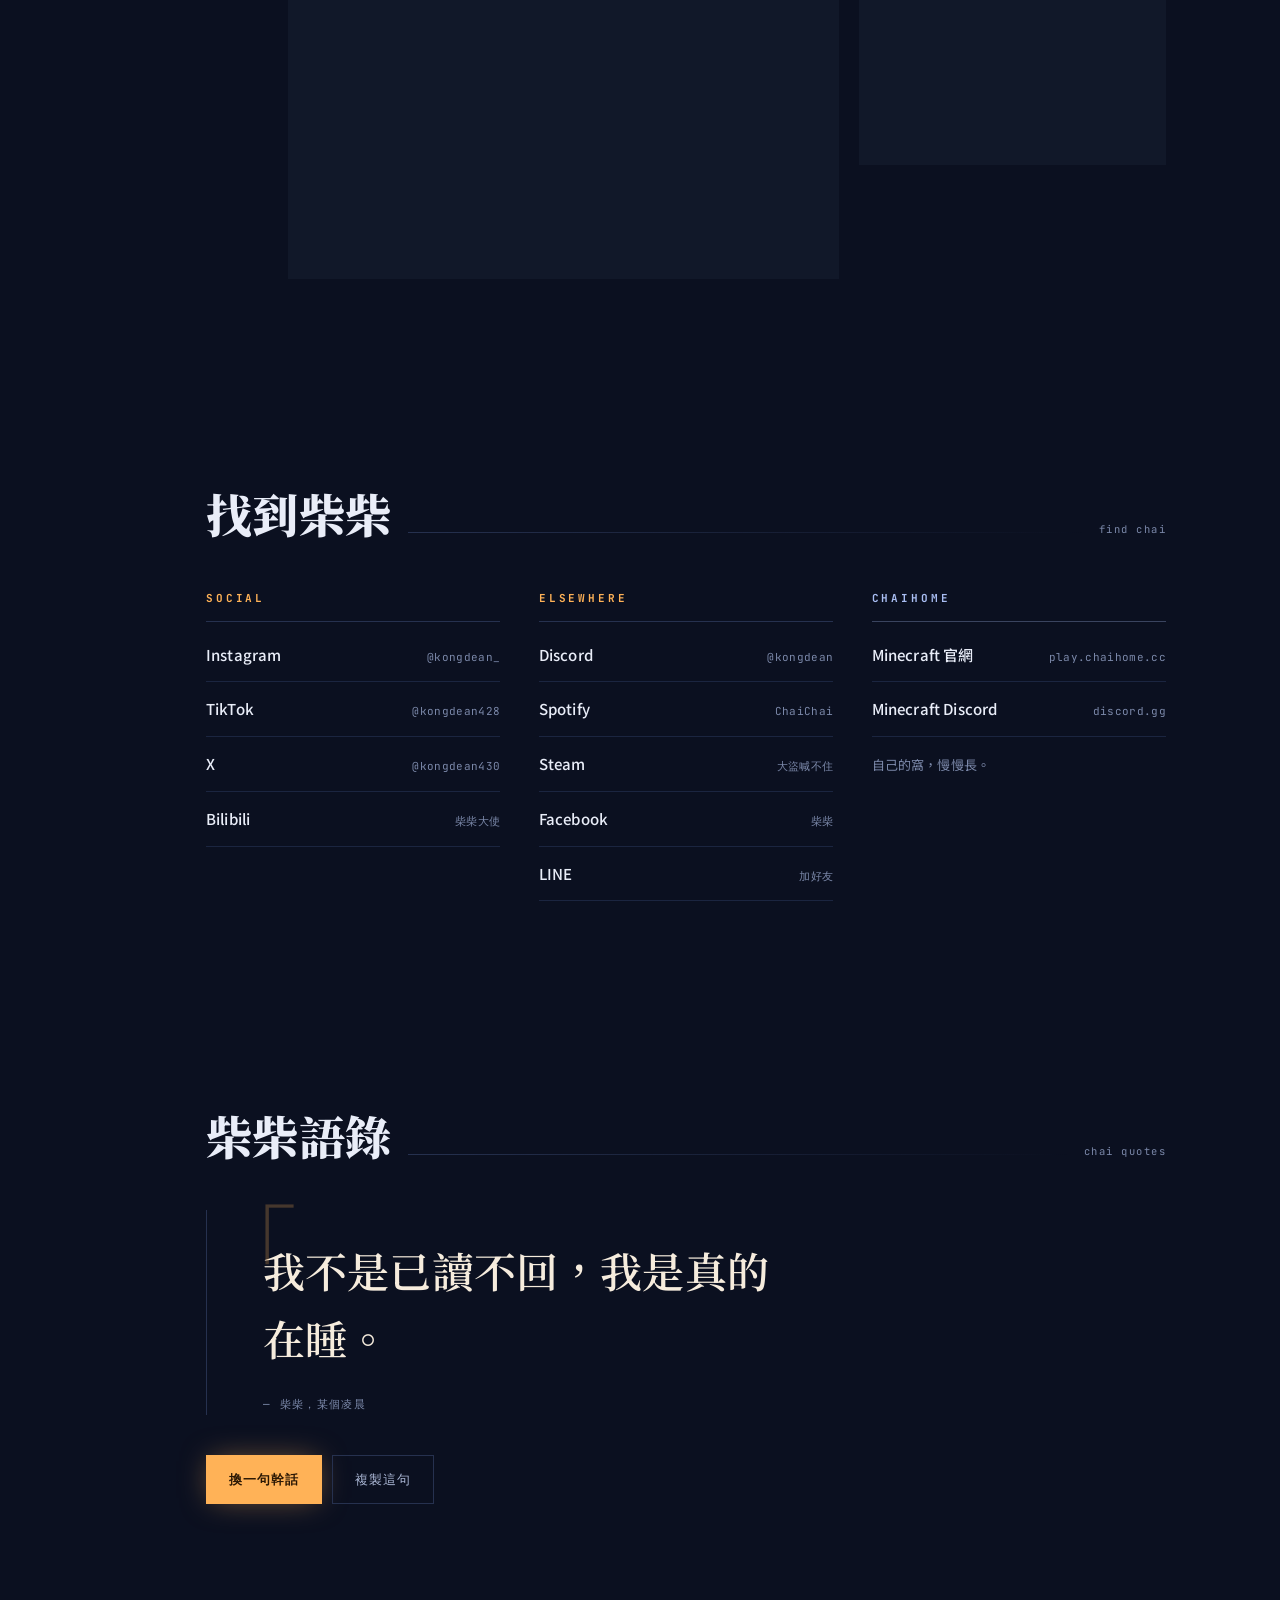
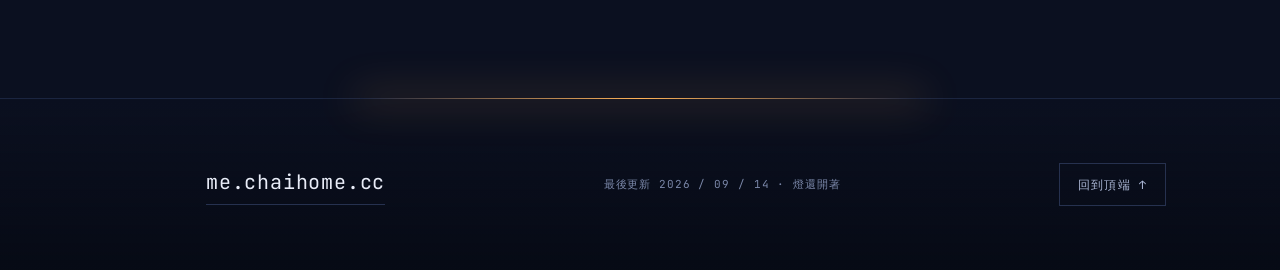
==== commit b892d906: "移除音樂播放器 依站主要求完全移除播放器：HTML 區塊、CSS 樣式、JS 邏輯， 以及因此失去作用的語錄區彩蛋按鈕，並還原頁面底部的預留空間。  網站不再對外部網域發出任何請求（字型除外）。  C" ====
--- a/chaichai-site/index.html
+++ b/chaichai-site/index.html
@@ -350,9 +350,6 @@
   <div class="quote__btns">
     <button type="button" id="btn-roll" class="btn btn--main">換一句幹話</button>
     <button type="button" id="btn-copy" class="btn">複製這句</button>
-    <button type="button" id="btn-egg" class="btn btn--egg" aria-label="隱藏彩蛋">
-      <span class="btn__paw" aria-hidden="true">🐾</span>
-    </button>
   </div>
 </section>
 
@@ -378,31 +375,6 @@
   <p id="lb-cap" class="lb__cap"></p>
 </div>
 
-<!-- ══════════ 常駐播放器 ══════════
-     iframe 在開頁時就先載好（autoplay=0），點下去時只是把同一個 iframe
-     重新導向到帶 autoplay=1 的網址 —— 對 WebKit 來說這是在使用者手勢
-     之中發生的導向，所以 iPhone 會放行，只要點一次。
-     要換歌：改 script.js 最上面的 YT_ID。 -->
-<div class="player" id="player">
-  <div class="player__frame">
-    <div class="player__slot" id="pl-slot"></div>
-
-    <button type="button" class="player__veil" id="pl-veil"
-            aria-label="播放音樂，點這裡任何地方都可以">
-      <span class="player__art">
-        <span class="player__hatch"></span>
-        <span class="player__q">？</span>
-      </span>
-      <span class="player__label">配著自介一起食用</span>
-      <span class="player__hint">點這裡任何地方，會直接開始播</span>
-    </button>
-  </div>
-
-  <button type="button" class="player__close" id="pl-close" aria-label="關掉播放器">
-    <svg viewBox="0 0 16 16" aria-hidden="true"><path d="M4 4l8 8M12 4l-8 8"/></svg>
-  </button>
-</div>
-
 <div class="toast" id="toast" role="status" aria-live="polite"></div>
 
 <script src="script.js" defer></script>
--- a/chaichai-site/style.css
+++ b/chaichai-site/style.css
@@ -532,10 +532,6 @@
   box-shadow:0 0 30px -6px rgba(255,178,87,.5);
 }
 .btn--main:hover{background:#ffc079;border-color:#ffc079;color:#2a1704}
-.btn--egg{padding:12px 16px;opacity:.42}
-.btn--egg:hover{opacity:1}
-.btn--egg.is-on{border-color:var(--moon);color:var(--moon);opacity:1}
-.btn__paw{font-size:14px;line-height:1}
 
 /* ══════════ FOOTER ══════════ */
 .foot{
@@ -598,76 +594,3 @@
 .toast.show{opacity:1;transform:translate(-50%,0)}
 
 ::selection{background:var(--lamp);color:#2a1704}
-
-/* ══════════ 常駐播放器 ══════════
-   iframe 完整鋪滿、不裁切不位移，確保 iOS 觸控座標不會跑掉。 */
-.player{
-  position:fixed;z-index:60;left:16px;bottom:16px;
-  width:min(240px,calc(100vw - 20px));
-  border:1px solid var(--line);
-  box-shadow:0 24px 64px -26px rgba(0,0,0,.95);
-}
-.player__frame{position:relative;aspect-ratio:16/9;background:#05070d}
-.player__slot,.player__slot iframe{
-  position:absolute;inset:0;width:100%;height:100%;border:0;display:block;
-}
-
-/* 封面：黑白、看不出是什麼歌。不吃點擊，手指直接落在底下的播放鍵上 */
-.player__veil{
-  position:absolute;inset:0;z-index:2;
-  display:flex;flex-direction:column;align-items:center;justify-content:center;gap:9px;
-  padding:12px;text-align:center;cursor:pointer;
-  background:#101728;border:0;font:inherit;color:inherit;
-  transition:opacity .5s ease,visibility .5s ease;
-}
-.player.is-live .player__veil{opacity:0;visibility:hidden}
-.player__veil::before{
-  content:"";position:absolute;left:0;top:0;width:100%;height:1px;
-  background:linear-gradient(90deg,transparent,var(--lamp),transparent);opacity:.55;
-}
-
-.player__art{
-  position:relative;width:38px;height:38px;overflow:hidden;
-  background:#0a0d16;border:1px solid var(--line-soft);
-  display:grid;place-items:center;filter:grayscale(1);
-}
-.player__hatch{
-  position:absolute;inset:0;opacity:.5;
-  background:repeating-linear-gradient(135deg,#161d2f 0 4px,#0d1220 4px 8px);
-}
-.player__q{
-  position:absolute;inset:0;display:grid;place-items:center;
-  font-family:var(--mono);font-size:14px;color:#3c4763;transition:color .3s ease;
-}
-.player__veil:hover .player__art{filter:grayscale(.2);border-color:var(--lamp)}
-.player__veil:hover .player__q{color:var(--lamp)}
-.player__veil:hover .player__hint{color:var(--lamp)}
-.player__veil:active{transform:scale(.985)}
-
-.player__label{
-  font-size:13px;line-height:1.4;letter-spacing:.03em;color:var(--tx);
-}
-.player__hint{
-  font-family:var(--mono);font-size:10px;letter-spacing:.02em;color:var(--tx-3);
-}
-
-/* 關閉鈕：開始播之後才出現 */
-.player__close{
-  position:absolute;top:5px;right:5px;z-index:5;
-  width:26px;height:26px;display:grid;place-items:center;cursor:pointer;
-  background:rgba(8,12,22,.85);border:1px solid var(--line);color:var(--tx-2);
-  opacity:0;visibility:hidden;transition:opacity .3s ease,visibility .3s ease,color .25s;
-}
-.player.is-live .player__close{opacity:1;visibility:visible}
-.player__close:hover{color:var(--lamp);border-color:var(--lamp)}
-.player__close svg{width:12px;height:12px;fill:none;stroke:currentColor;stroke-width:1.6;stroke-linecap:round}
-
-body{padding-bottom:170px}
-.toast{bottom:180px}
-
-@media (max-width:600px){
-  .player{left:10px;bottom:10px;margin-bottom:env(safe-area-inset-bottom,0px)}
-}
-@media (prefers-reduced-motion:reduce){
-  .player__veil,.player__close{transition:none}
-}
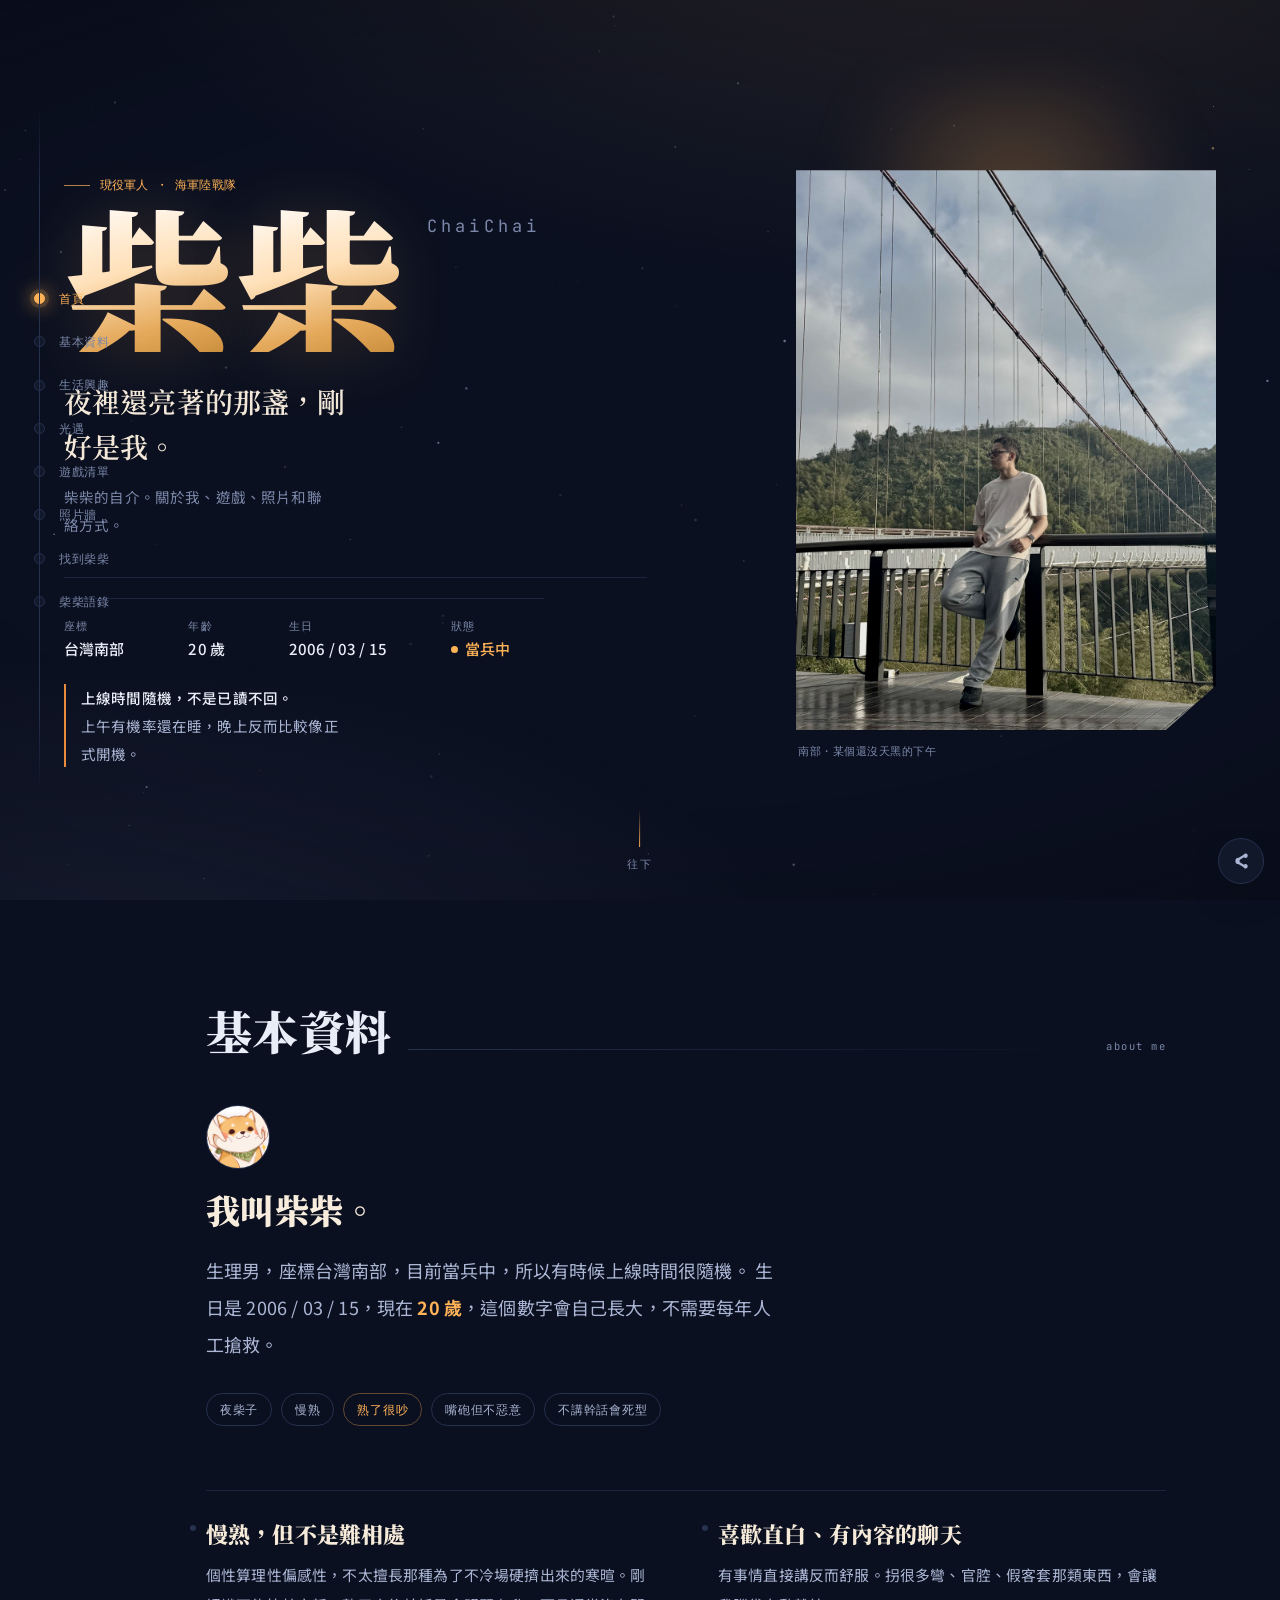
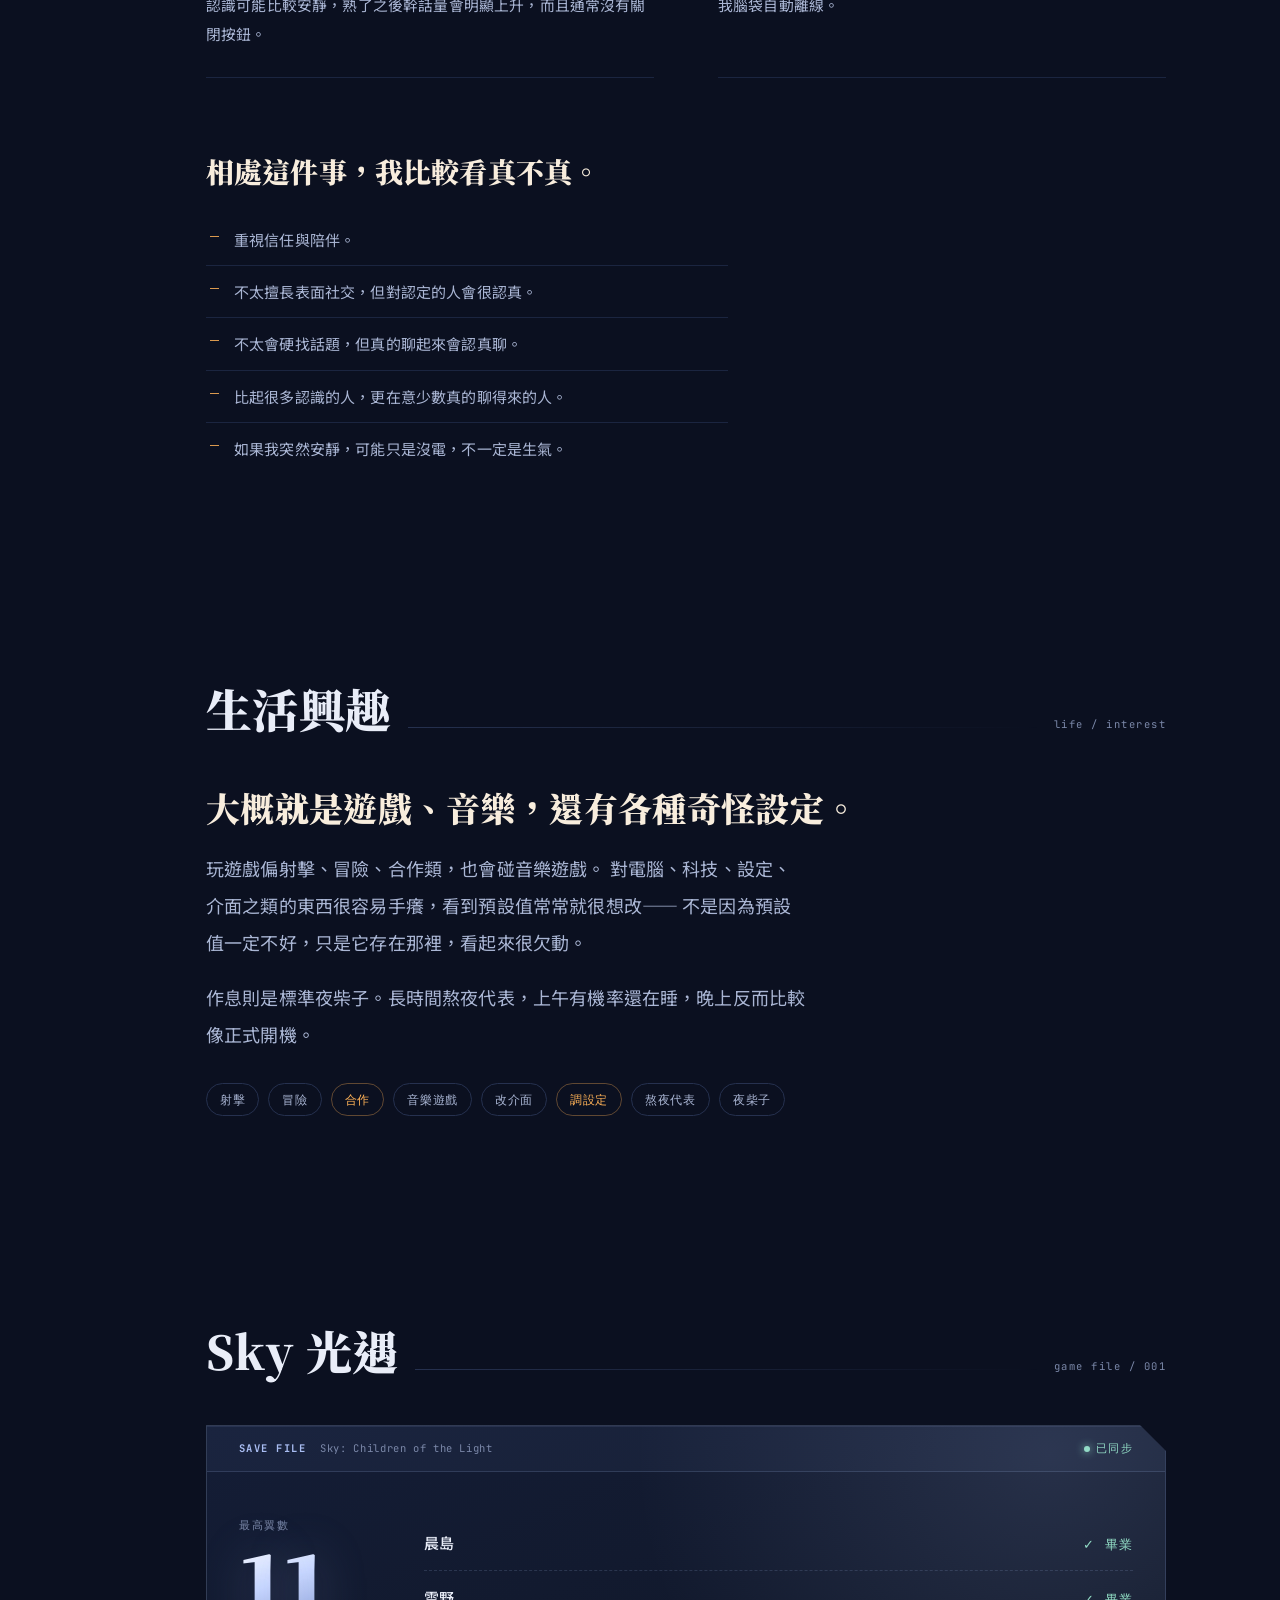
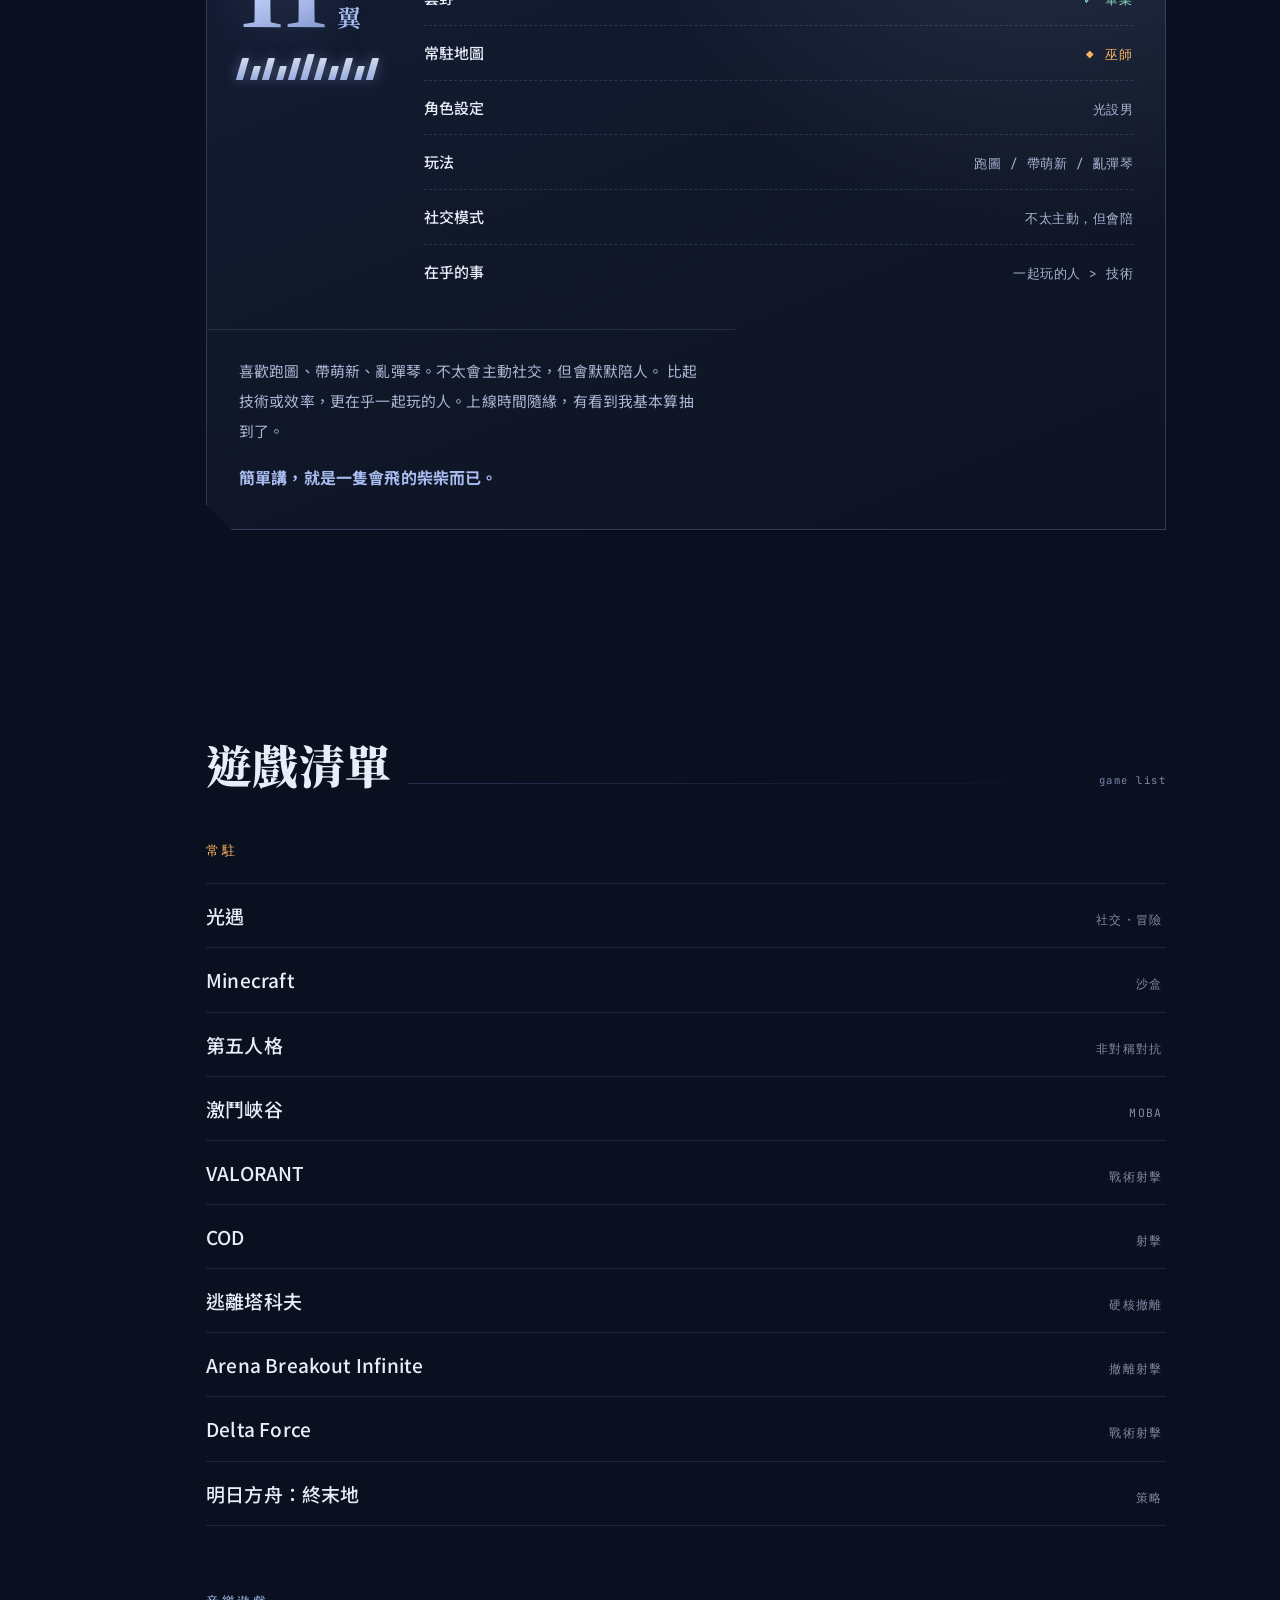
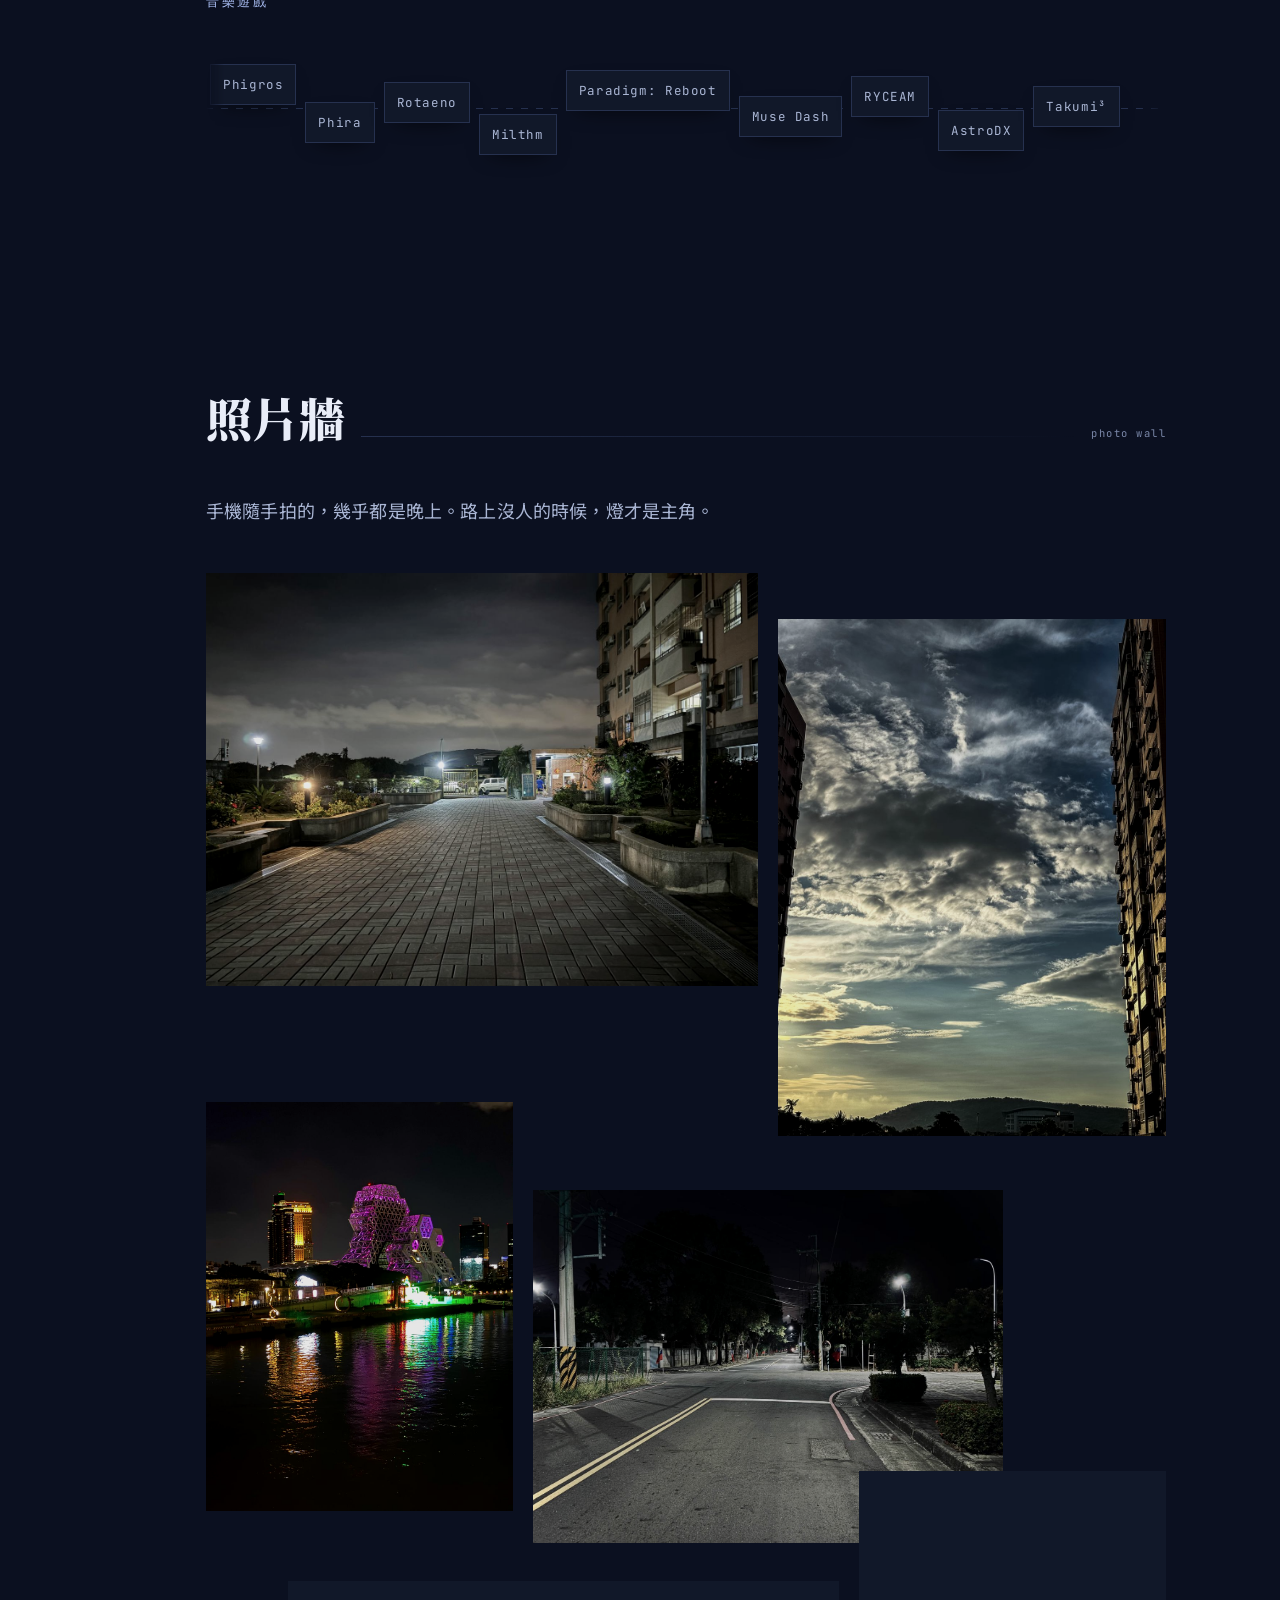
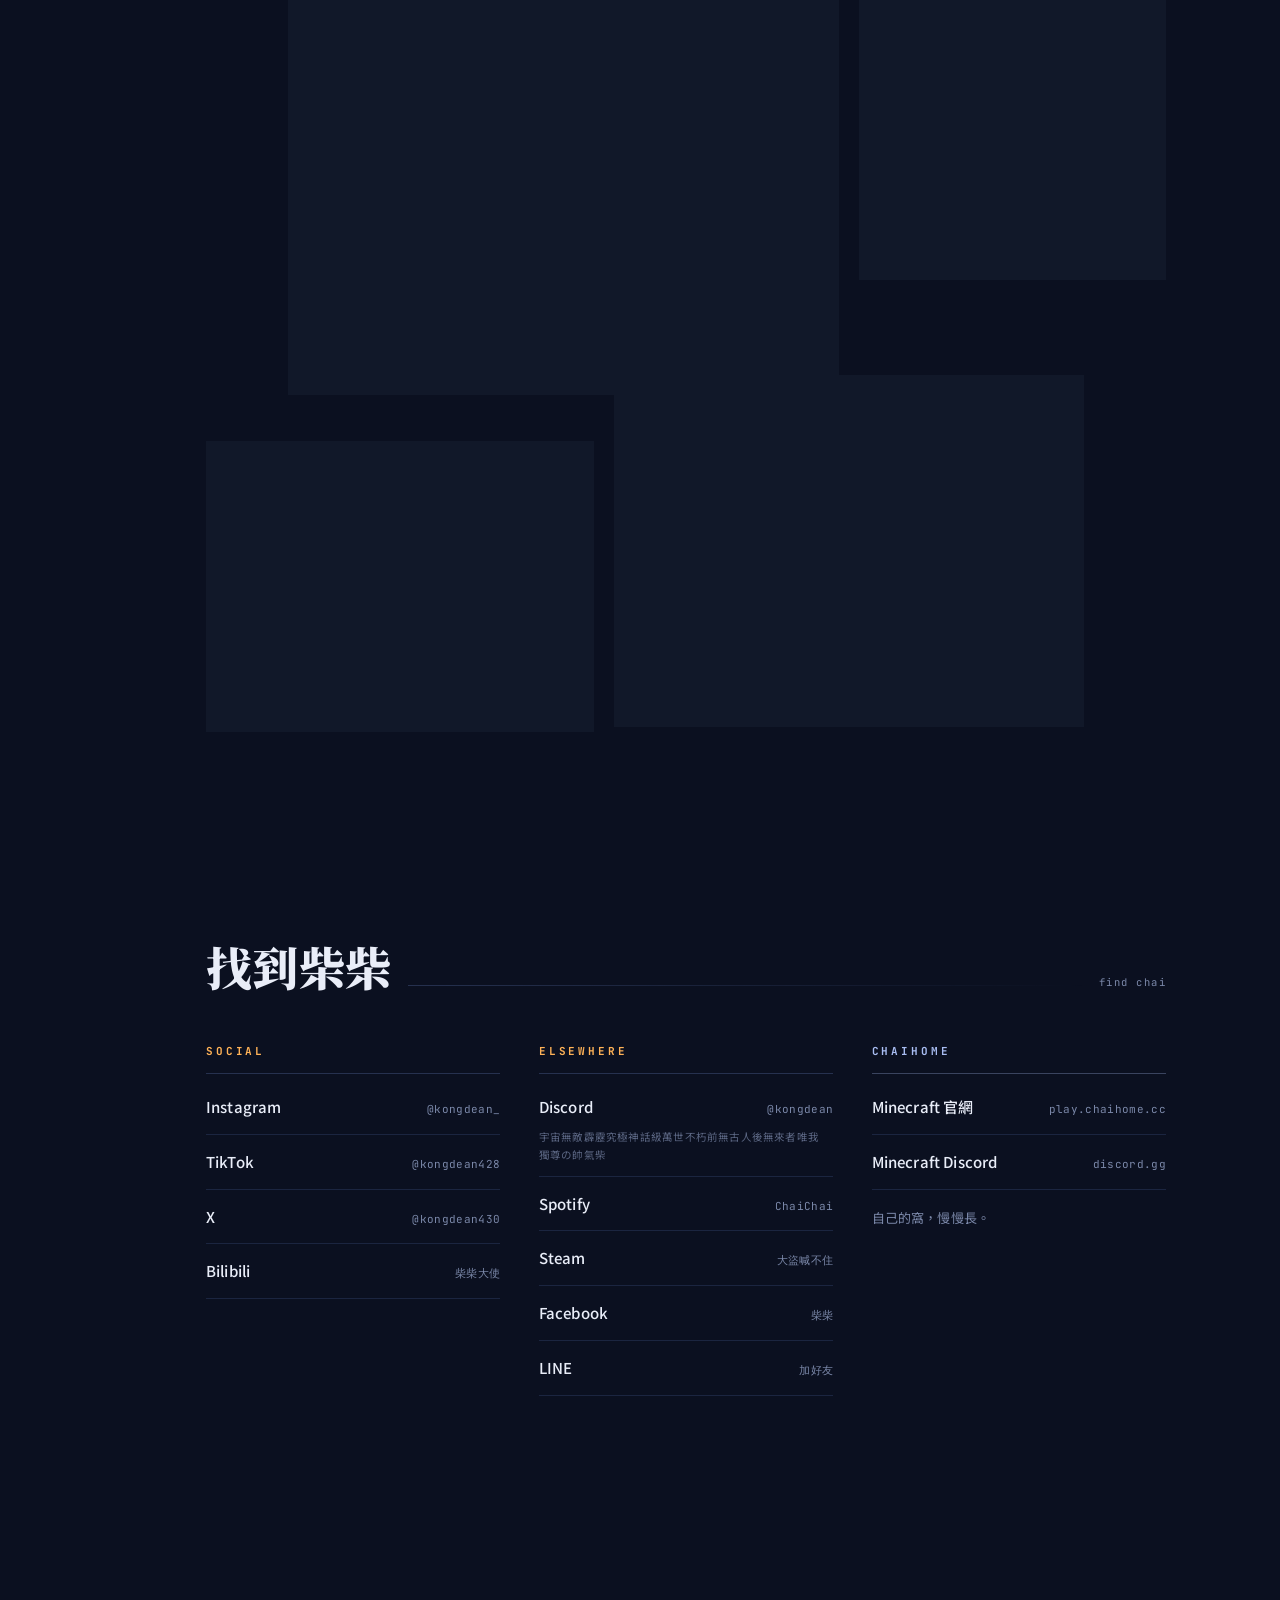
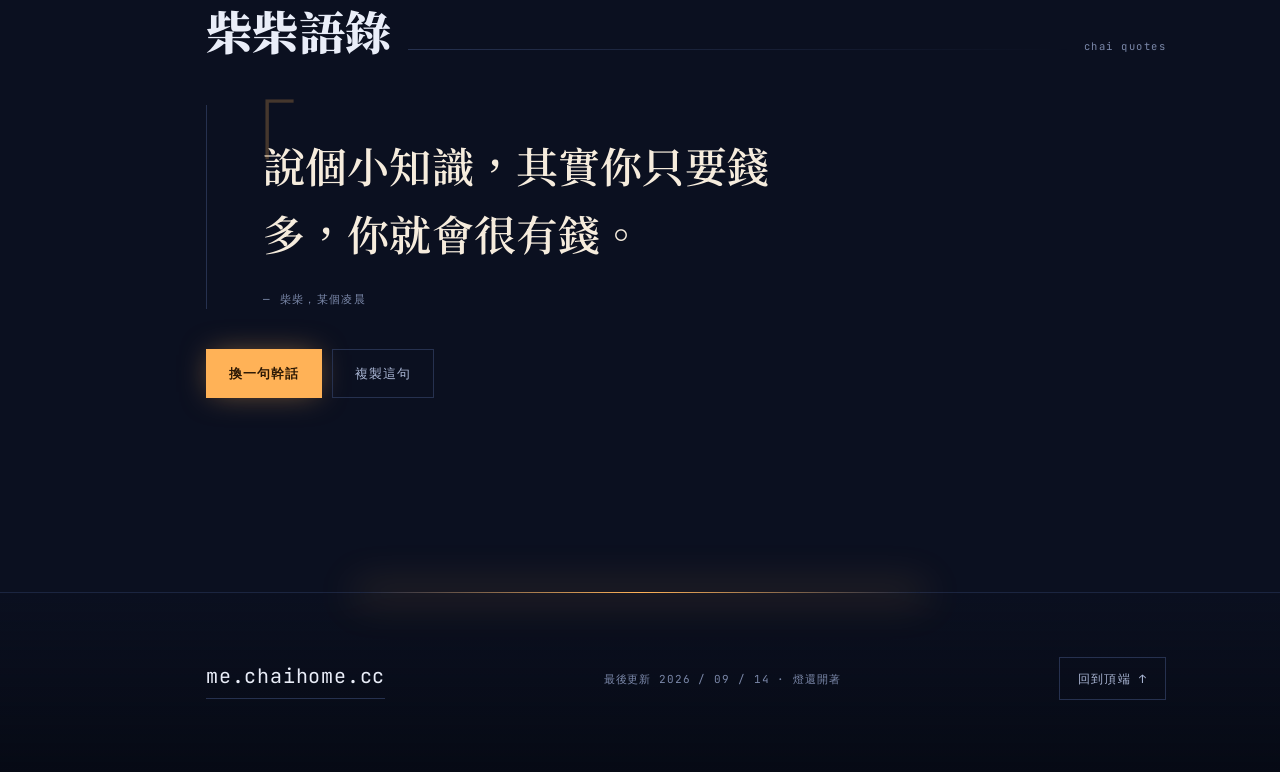
==== commit 5b88038c: "依站主回覆調整內容與互動 內容 - 網站標題改為「帥氣柴柴的自介」（含 og / twitter 標題） - 光遇存檔卡新增「角色設定：光設男」 - 基本資料標籤新增「不講幹話會死型」 - Disco" ====
--- a/chaichai-site/index.html
+++ b/chaichai-site/index.html
@@ -3,7 +3,7 @@
 <head>
 <meta charset="utf-8">
 <meta name="viewport" content="width=device-width, initial-scale=1, viewport-fit=cover">
-<title>柴柴 ChaiChai｜夜裡還亮著的那盞</title>
+<title>帥氣柴柴的自介</title>
 
 <meta name="description" content="柴柴的自介。生理男，2006/03/15 生，台灣現役軍人・海軍陸戰隊，座標台灣南部。標準夜柴子，玩射擊、冒險、合作類遊戲跟音遊，光遇最高 11 翼、常駐巫師。上線時間隨機，不是已讀不回。">
 <meta name="author" content="柴柴 ChaiChai">
@@ -13,7 +13,7 @@
 <!-- Open Graph -->
 <meta property="og:type" content="profile">
 <meta property="og:site_name" content="柴柴 ChaiChai">
-<meta property="og:title" content="柴柴 ChaiChai｜夜裡還亮著的那盞">
+<meta property="og:title" content="帥氣柴柴的自介">
 <meta property="og:description" content="關於我、遊戲、照片和聯絡方式。台灣現役軍人・海軍陸戰隊，標準夜柴子，光遇最高 11 翼常駐巫師。上線時間隨機，不是已讀不回。">
 <meta property="og:url" content="https://me.chaihome.cc/">
 <meta property="og:image" content="https://me.chaihome.cc/assets/og.jpg">
@@ -25,7 +25,7 @@
 
 <!-- Twitter / X -->
 <meta name="twitter:card" content="summary_large_image">
-<meta name="twitter:title" content="柴柴 ChaiChai｜夜裡還亮著的那盞">
+<meta name="twitter:title" content="帥氣柴柴的自介">
 <meta name="twitter:description" content="關於我、遊戲、照片和聯絡方式。標準夜柴子，光遇 11 翼常駐巫師。上線時間隨機，不是已讀不回。">
 <meta name="twitter:image" content="https://me.chaihome.cc/assets/og.jpg">
 
@@ -110,7 +110,8 @@
 
     <figure class="hero__photo">
       <img src="assets/hero.jpg" width="1050" height="1400"
-           alt="柴柴站在吊橋觀景台旁的直式人像照" fetchpriority="high" decoding="async">
+           alt="柴柴站在吊橋觀景台旁的直式人像照" fetchpriority="high" decoding="async"
+           id="egg-photo" data-egg="photo" tabindex="0" role="button">
       <figcaption>南部・某個還沒天黑的下午</figcaption>
     </figure>
 
@@ -143,13 +144,16 @@
   </div>
 
   <div class="intro">
+    <button type="button" class="ava" id="egg-ava" data-egg="ava" aria-label="摸摸柴柴">
+      <img src="assets/shiba.jpg" width="512" height="512" alt="柴柴的柴犬頭像" loading="lazy" decoding="async">
+    </button>
     <h3 class="intro__t">我叫柴柴。</h3>
     <p class="lede">
       生理男，座標台灣南部，目前當兵中，所以有時候上線時間很隨機。
       生日是 2006 / 03 / 15，現在 <b><span id="age2">—</span> 歲</b>，這個數字會自己長大，不需要每年人工搶救。
     </p>
     <ul class="tags">
-      <li>夜柴子</li><li>慢熟</li><li>熟了很吵</li><li>嘴砲但不惡意</li>
+      <li>夜柴子</li><li>慢熟</li><li>熟了很吵</li><li>嘴砲但不惡意</li><li>不講幹話會死型</li>
     </ul>
   </div>
 
@@ -223,6 +227,7 @@
         <div><dt>晨島</dt><dd class="is-done">畢業</dd></div>
         <div><dt>雲野</dt><dd class="is-done">畢業</dd></div>
         <div><dt>常駐地圖</dt><dd class="is-home">巫師</dd></div>
+        <div><dt>角色設定</dt><dd class="is-plain">光設男</dd></div>
         <div><dt>玩法</dt><dd class="is-plain">跑圖 / 帶萌新 / 亂彈琴</dd></div>
         <div><dt>社交模式</dt><dd class="is-plain">不太主動，但會陪</dd></div>
         <div><dt>在乎的事</dt><dd class="is-plain">一起玩的人 &gt; 技術</dd></div>
@@ -293,6 +298,8 @@
     <figure class="ph ph--d"><img src="assets/night-03.jpg" width="1300" height="975" loading="lazy" decoding="async" alt="深夜無人的柏油路與路燈"><figcaption>整條路只有我跟路燈</figcaption></figure>
     <figure class="ph ph--e"><img src="assets/night-05.jpg" width="1300" height="975" loading="lazy" decoding="async" alt="夜間廣場的紫色燈飾裝置"><figcaption>會發光的花，比我還晚睡</figcaption></figure>
     <figure class="ph ph--f"><img src="assets/night-06.jpg" width="975" height="1300" loading="lazy" decoding="async" alt="夜晚港邊的白色造型建築與欄杆"><figcaption>港邊，風很大</figcaption></figure>
+    <figure class="ph ph--g"><img src="assets/night-07.jpg" width="1300" height="975" loading="lazy" decoding="async" alt="夜晚公園裡的樹與橘色路燈"><figcaption>這盞燈的顏色我很喜歡</figcaption></figure>
+    <figure class="ph ph--h"><img src="assets/night-08.jpg" width="1300" height="975" loading="lazy" decoding="async" alt="夜晚街邊掛著紅色燈光的老房子"><figcaption>騎過去才發現這裡有東西</figcaption></figure>
   </div>
 </section>
 
@@ -316,7 +323,10 @@
     <div class="dir__col">
       <h3>ELSEWHERE</h3>
       <ul>
-        <li><a href="https://discord.com/users/924486588677890159" target="_blank" rel="me noopener"><span class="dir__p">Discord</span><span class="dir__h">@kongdean</span></a></li>
+        <li>
+          <a href="https://discord.com/users/924486588677890159" target="_blank" rel="me noopener"><span class="dir__p">Discord</span><span class="dir__h">@kongdean</span></a>
+          <p class="dir__note">宇宙無敵霹靂究極神話級萬世不朽前無古人後無來者唯我獨尊の帥氣柴</p>
+        </li>
         <li><a href="https://open.spotify.com/user/31mhutrb3jf4ftdjqhn7qcazobwi" target="_blank" rel="me noopener"><span class="dir__p">Spotify</span><span class="dir__h">ChaiChai</span></a></li>
         <li><a href="https://steamcommunity.com/profiles/76561199534116069/" target="_blank" rel="me noopener"><span class="dir__p">Steam</span><span class="dir__h">大盜喊不住</span></a></li>
         <li><a href="https://www.facebook.com/share/1BRjbpSgp6/" target="_blank" rel="me noopener"><span class="dir__p">Facebook</span><span class="dir__h">柴柴</span></a></li>
@@ -375,6 +385,14 @@
   <p id="lb-cap" class="lb__cap"></p>
 </div>
 
+<button type="button" class="share" id="btn-share" aria-label="分享這個頁面">
+  <svg viewBox="0 0 24 24" aria-hidden="true">
+    <path d="M18 8a3 3 0 1 0-2.8-4H15L8.9 7.6a3 3 0 1 0 0 8.8L15 20h.2A3 3 0 1 0 18 16a3 3 0 0 0-2.1.9L10 13.4a3 3 0 0 0 0-2.8l5.9-3.5A3 3 0 0 0 18 8z"/>
+  </svg>
+</button>
+
+<div class="bubble" id="bubble" role="status" aria-live="polite" hidden></div>
+
 <div class="toast" id="toast" role="status" aria-live="polite"></div>
 
 <script src="script.js" defer></script>
--- a/chaichai-site/style.css
+++ b/chaichai-site/style.css
@@ -392,12 +392,12 @@
   position:absolute;left:0;right:0;top:50%;height:1px;
   background:repeating-linear-gradient(90deg,var(--line) 0 7px,transparent 7px 15px);
 }
-.notes{list-style:none;margin:0;padding:0;display:flex;flex-wrap:nowrap;gap:12px;position:relative;align-items:center}
+.notes{list-style:none;margin:0;padding:0;display:flex;flex-wrap:nowrap;gap:9px;position:relative;align-items:center}
 .notes li{
   flex:none;white-space:nowrap;scroll-snap-align:center;
   transform:translateY(var(--o,0));
   font-family:var(--mono);font-size:12.5px;letter-spacing:.05em;
-  padding:8px 15px;color:var(--tx-2);
+  padding:8px 12px;color:var(--tx-2);
   background:var(--n2);border:1px solid var(--line);
   box-shadow:0 8px 22px -12px rgba(0,0,0,.9);
   transition:transform .4s cubic-bezier(.2,.7,.3,1),color .3s,border-color .3s,box-shadow .3s;
@@ -445,6 +445,8 @@
   .ph--d{grid-column:5/11; aspect-ratio:4/3; margin-top:34px}
   .ph--e{grid-column:2/9;  aspect-ratio:4/3; margin-top:18px}
   .ph--f{grid-column:9/13; aspect-ratio:3/4; margin-top:-92px}
+  .ph--g{grid-column:1/6;  aspect-ratio:4/3; margin-top:26px}
+  .ph--h{grid-column:6/12; aspect-ratio:4/3; margin-top:-40px}
 }
 @media (max-width:759px){
   .wall{grid-template-columns:repeat(6,1fr);gap:12px}
@@ -455,6 +457,8 @@
   .ph--d{aspect-ratio:4/3}
   .ph--e{grid-column:1/6;aspect-ratio:4/3}
   .ph--f{grid-column:2/7;aspect-ratio:3/4}
+  .ph--g{grid-column:1/6;aspect-ratio:4/3}
+  .ph--h{grid-column:2/7;aspect-ratio:4/3}
   .ph figcaption{opacity:1;transform:none}
 }
 
@@ -496,6 +500,11 @@
 .dir a[data-pending] .dir__h::after{content:" ·待補";color:var(--tx-3);opacity:.55}
 .dir a[data-pending]{opacity:.62}
 .dir__hint{margin:16px 0 0;font-size:13px;color:var(--tx-3);line-height:1.8}
+.dir__note{
+  margin:-6px 0 12px;padding-right:4px;
+  font-size:10.5px;line-height:1.7;color:var(--tx-3);opacity:.72;
+  letter-spacing:.02em;
+}
 
 /* ══════════ 語錄 ══════════ */
 .sec--words{position:relative}
@@ -594,3 +603,64 @@
 .toast.show{opacity:1;transform:translate(-50%,0)}
 
 ::selection{background:var(--lamp);color:#2a1704}
+
+/* ══════════ 柴柴頭像（可以摸） ══════════ */
+.ava{
+  display:block;width:64px;height:64px;margin:0 0 16px;padding:0;
+  border:1px solid var(--line);border-radius:50%;overflow:hidden;
+  background:var(--n2);cursor:pointer;
+  transition:transform .3s cubic-bezier(.2,.7,.3,1),border-color .3s,box-shadow .3s;
+}
+.ava img{width:100%;height:100%;object-fit:cover;display:block}
+.ava:hover{transform:rotate(-4deg) scale(1.06);border-color:var(--lamp);
+  box-shadow:0 0 0 4px var(--lamp-glow)}
+.ava:active{transform:scale(.94)}
+.ava.is-poked{animation:poke .45s ease}
+@keyframes poke{
+  0%,100%{transform:rotate(0) scale(1)}
+  25%{transform:rotate(-9deg) scale(1.1)}
+  60%{transform:rotate(7deg) scale(1.06)}
+}
+
+/* 人像照也可以戳 */
+.hero__photo img{cursor:pointer}
+.hero__photo img:active{filter:saturate(.8) contrast(1.06) brightness(1)}
+
+/* ══════════ 對話泡泡（彩蛋） ══════════ */
+.bubble{
+  position:fixed;z-index:88;max-width:min(250px,calc(100vw - 32px));
+  padding:11px 15px;border-radius:16px 16px 16px 4px;
+  background:linear-gradient(160deg,#ffd9a6,#ffb257);
+  color:#2c1802;font-size:13px;line-height:1.6;font-weight:500;letter-spacing:.02em;
+  box-shadow:0 16px 38px -14px rgba(255,178,87,.55),0 2px 0 rgba(255,255,255,.35) inset;
+  opacity:0;transform:translateY(8px) scale(.92);transform-origin:bottom left;
+  transition:opacity .28s ease,transform .28s cubic-bezier(.2,1.4,.4,1);
+  pointer-events:none;
+}
+.bubble[hidden]{display:none}
+.bubble.show{opacity:1;transform:none}
+.bubble::before{content:"🐾 ";}
+
+/* ══════════ 分享鈕 ══════════ */
+.share{
+  position:fixed;z-index:55;right:16px;bottom:16px;
+  width:46px;height:46px;border-radius:50%;
+  display:grid;place-items:center;cursor:pointer;
+  background:rgba(18,25,43,.92);border:1px solid var(--line);color:var(--tx-2);
+  box-shadow:0 16px 40px -16px rgba(0,0,0,.9);
+  backdrop-filter:blur(10px);-webkit-backdrop-filter:blur(10px);
+  transition:color .25s,border-color .25s,transform .25s ease;
+}
+.share svg{width:18px;height:18px;fill:currentColor}
+.share:hover{color:var(--lamp);border-color:var(--lamp);transform:translateY(-2px)}
+.share:active{transform:scale(.94)}
+@media (max-width:600px){
+  .share{right:12px;bottom:12px;margin-bottom:env(safe-area-inset-bottom,0px)}
+}
+/* 分享鈕在右下角，頁尾右側留點空間 */
+.foot__in{padding-bottom:clamp(58px,9vw,72px)}
+
+@media (prefers-reduced-motion:reduce){
+  .ava,.share,.bubble{transition:none}
+  .ava.is-poked{animation:none}
+}
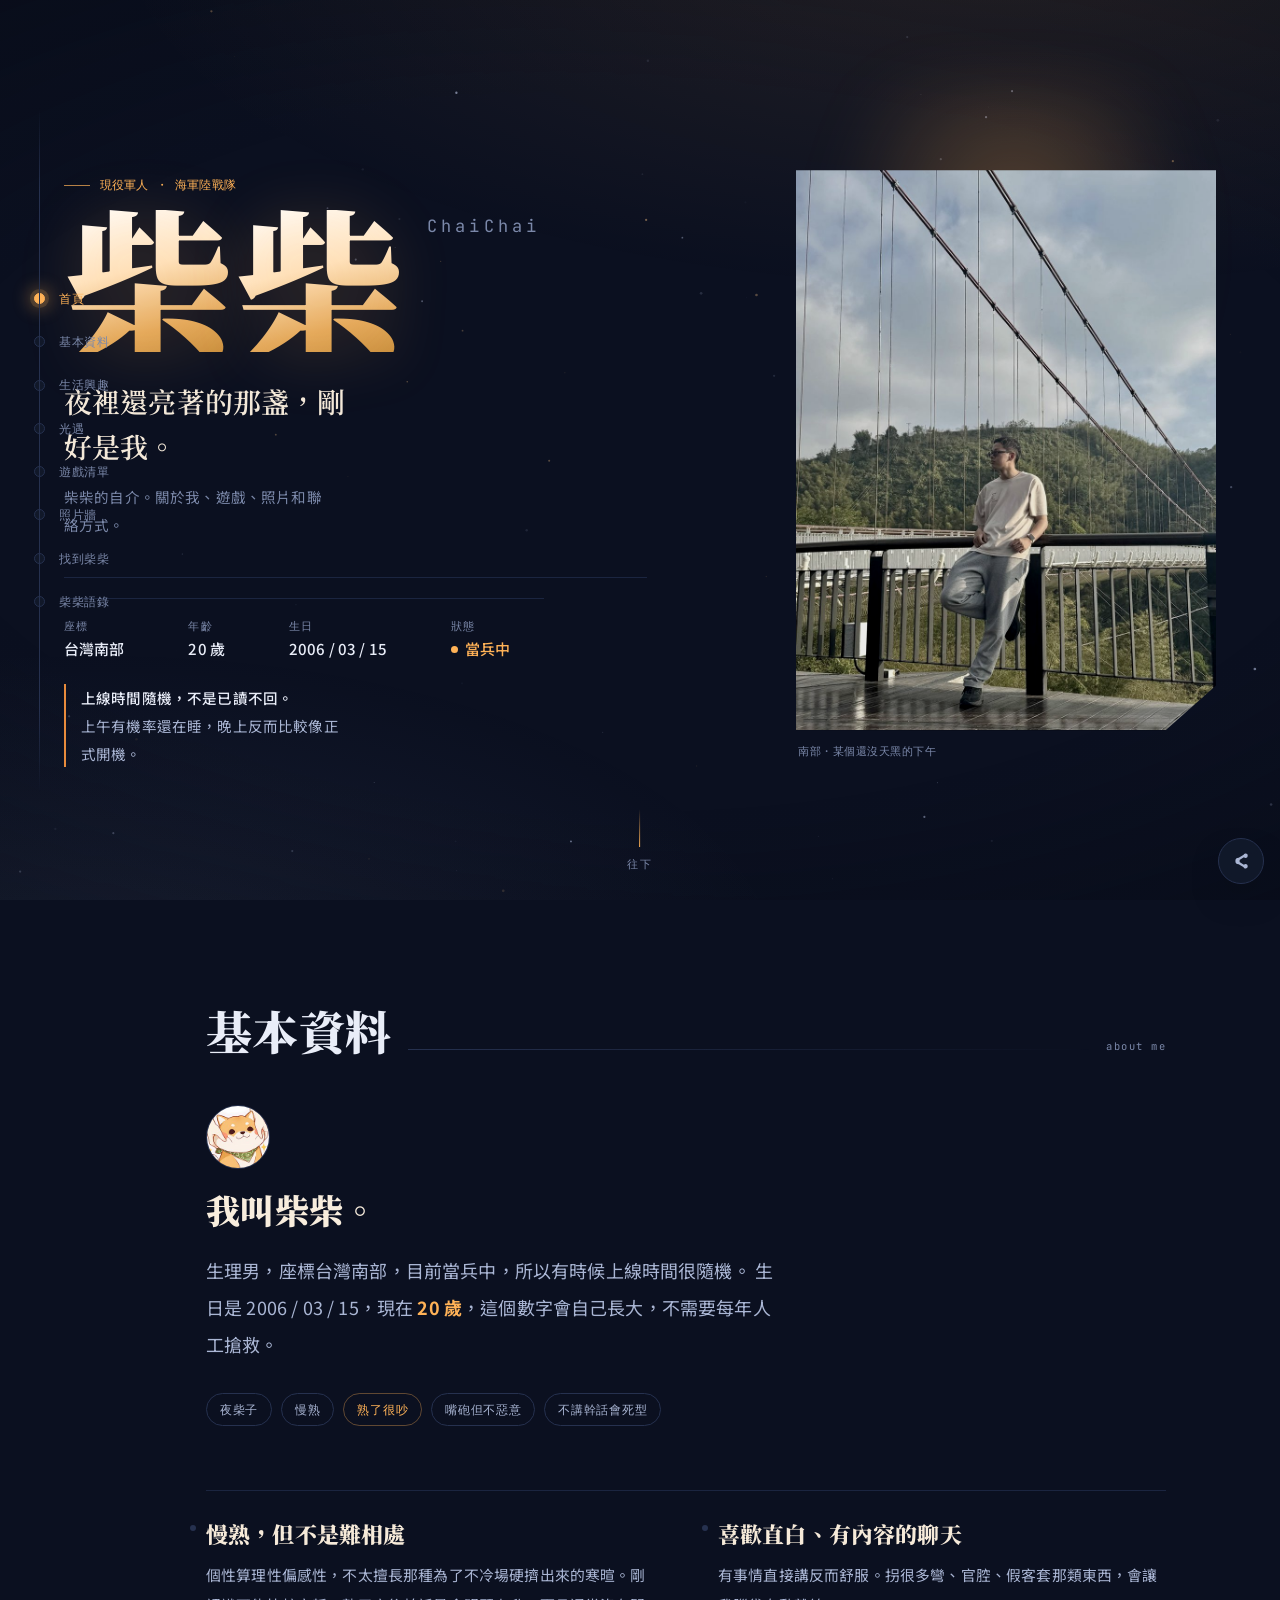
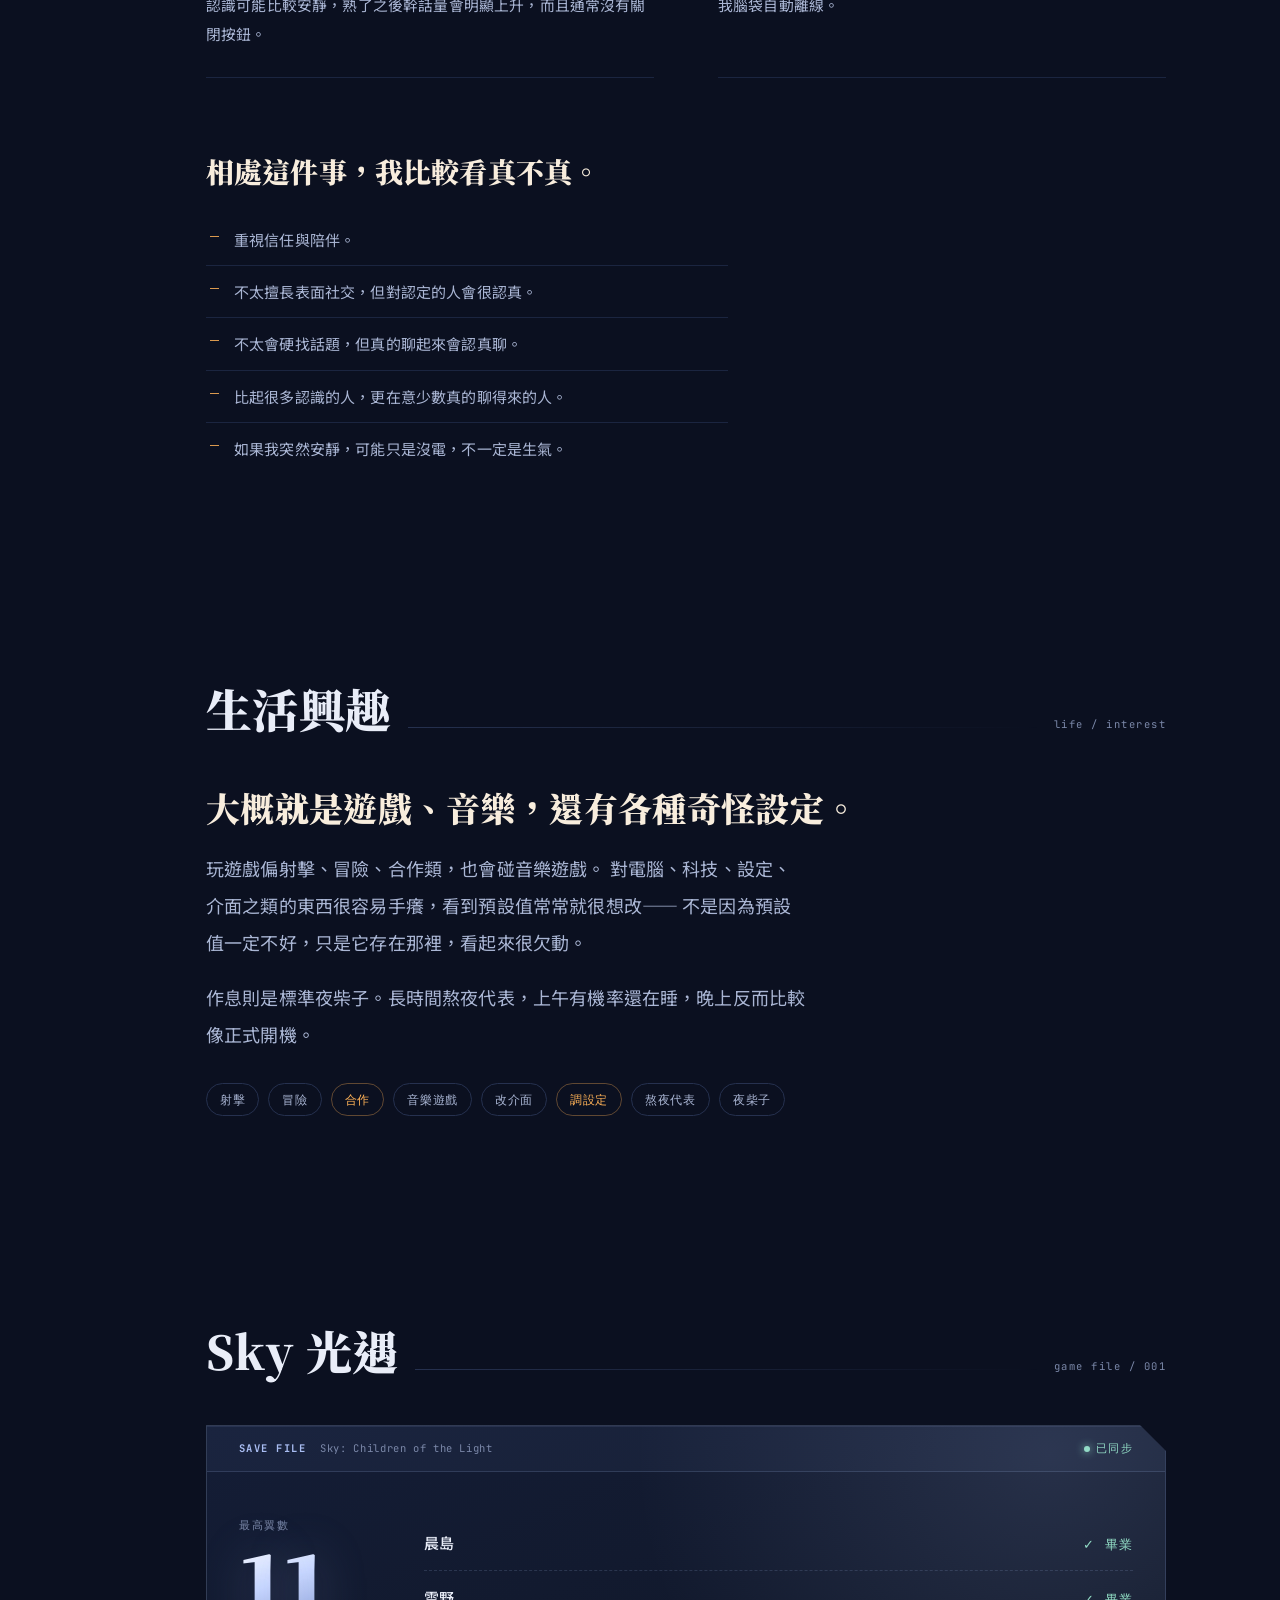
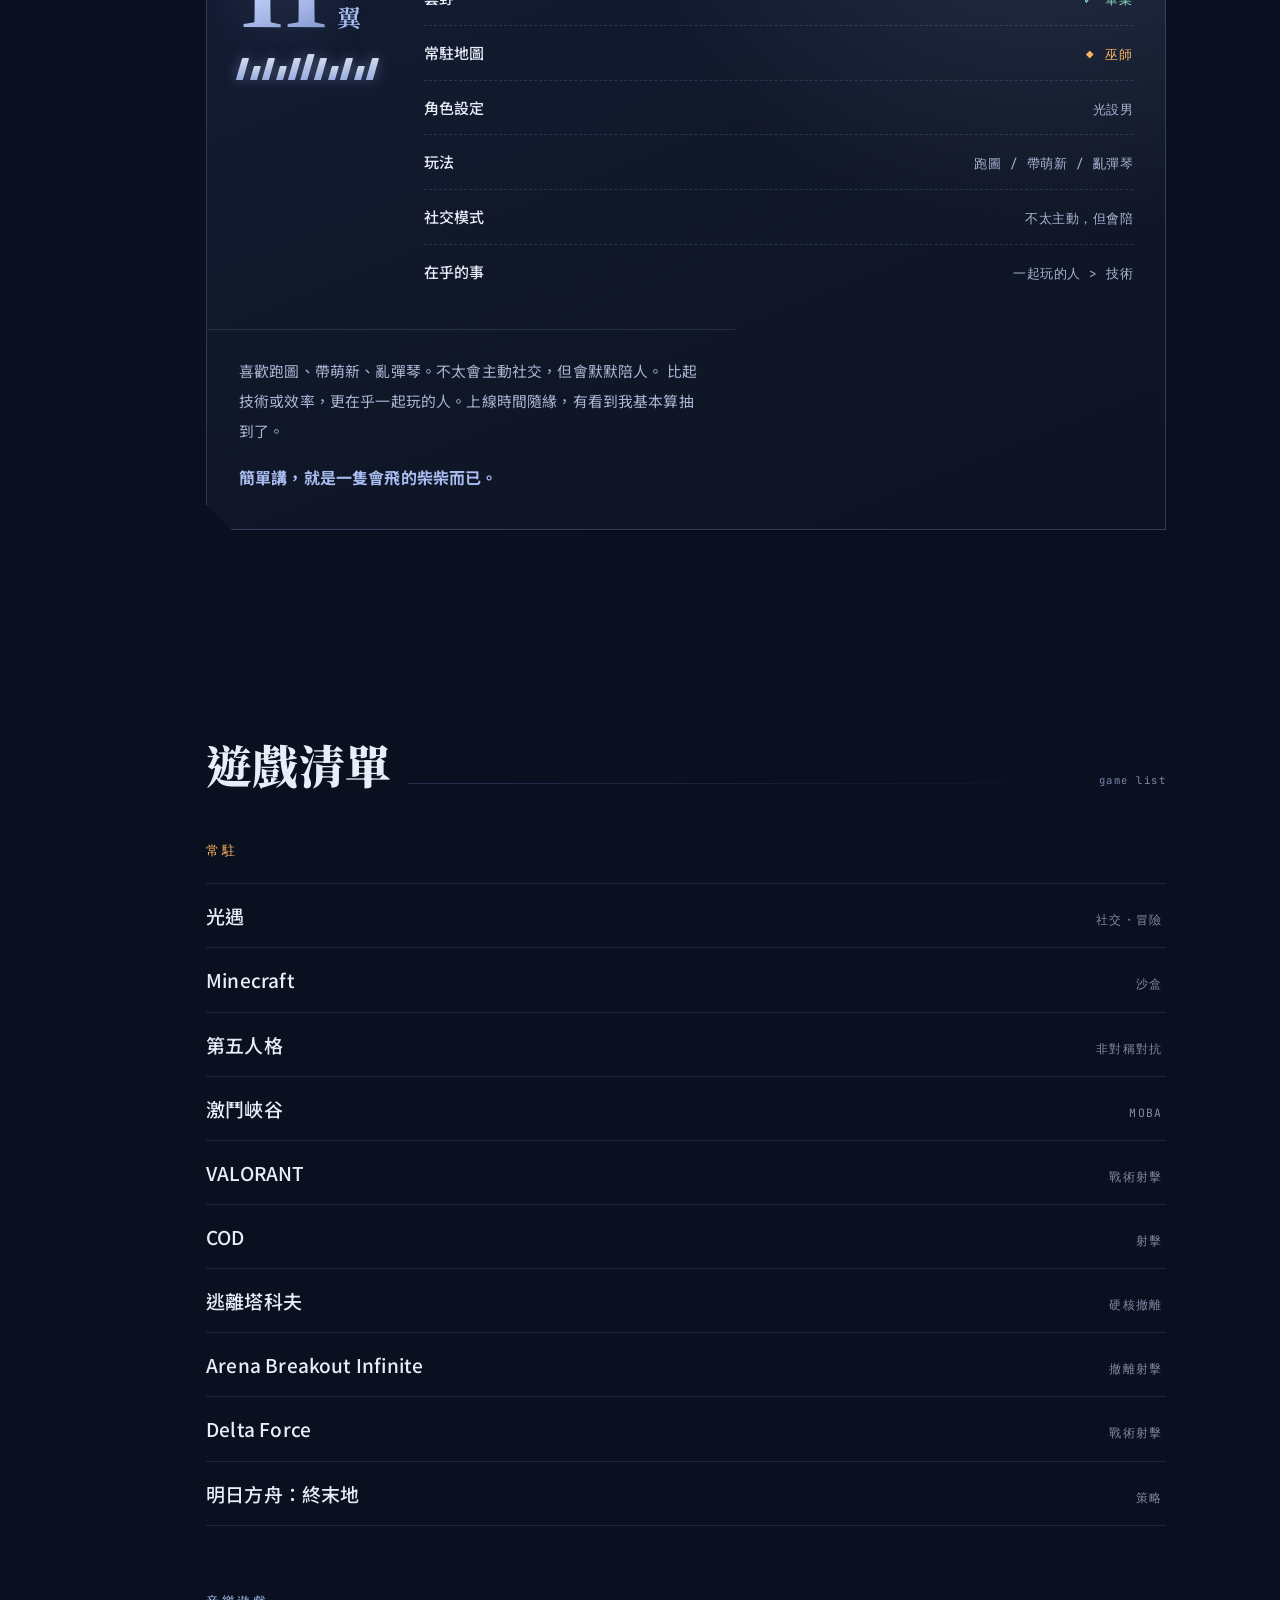
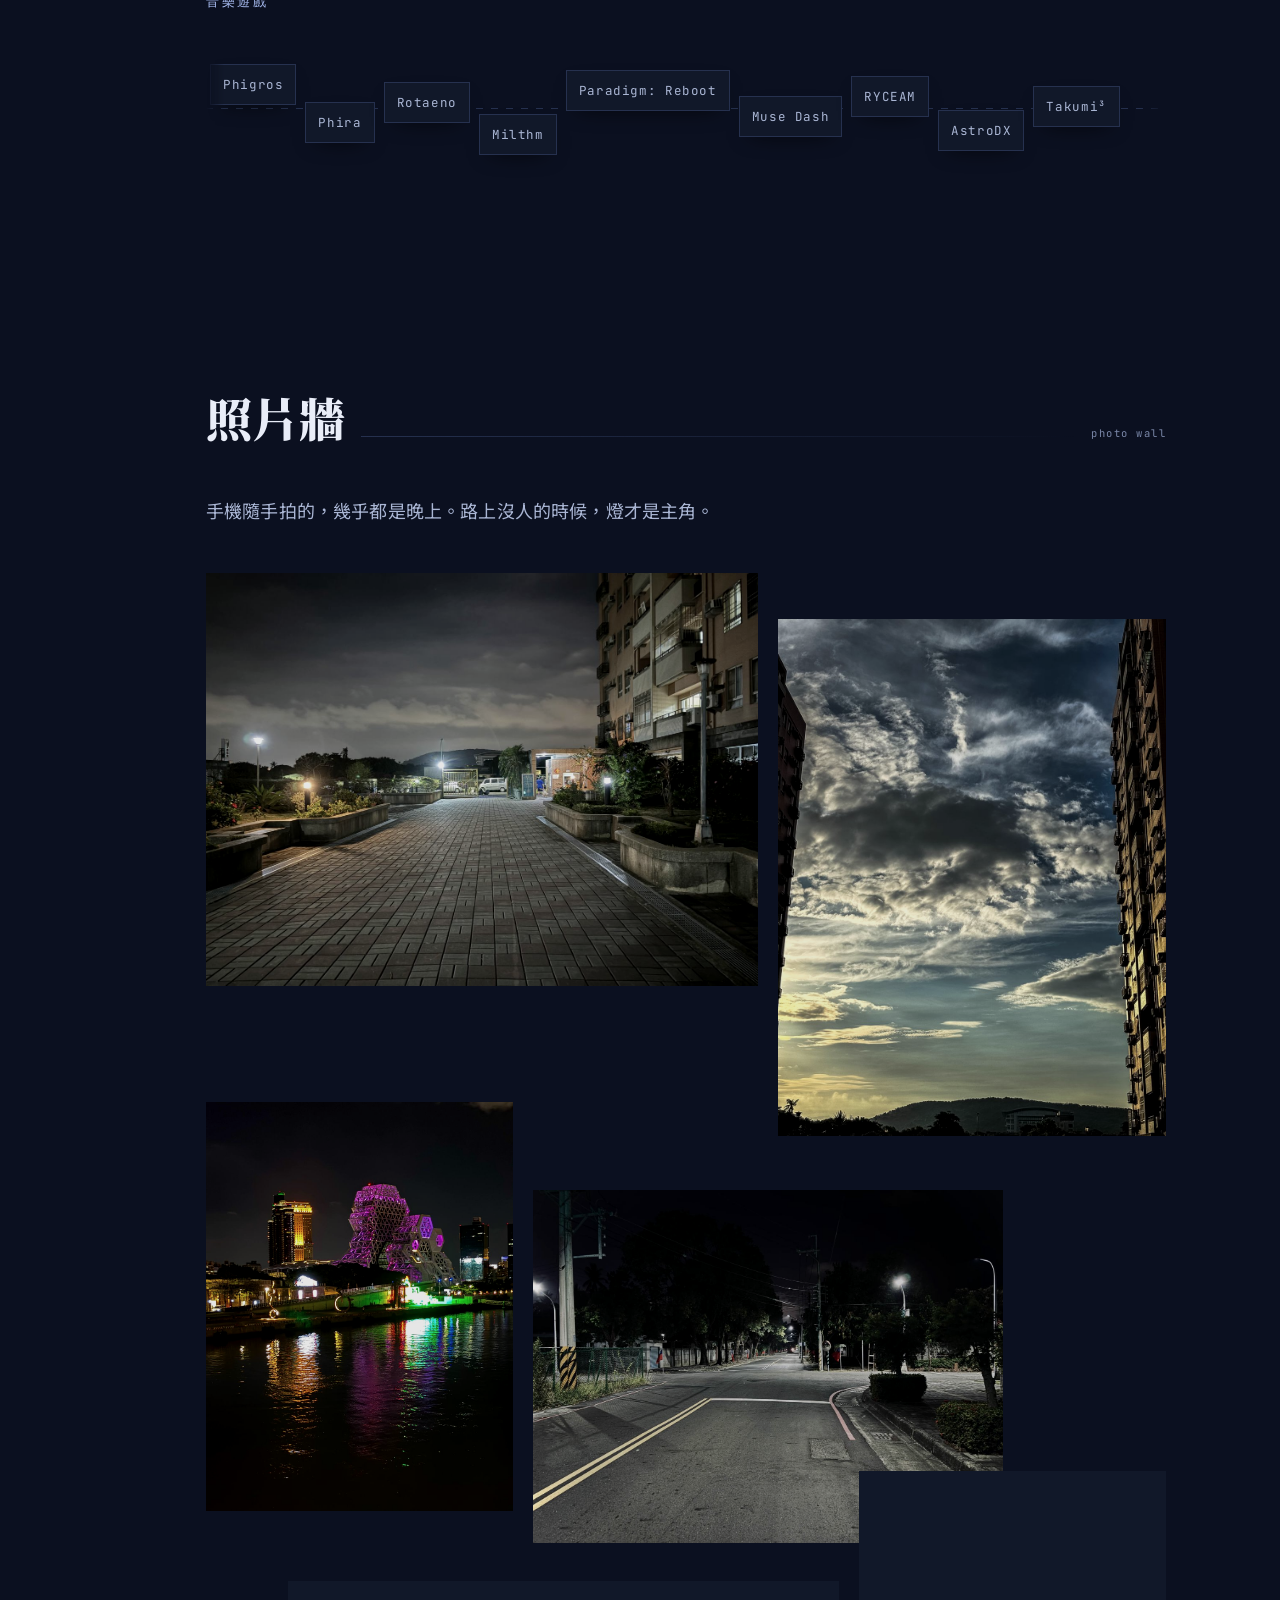
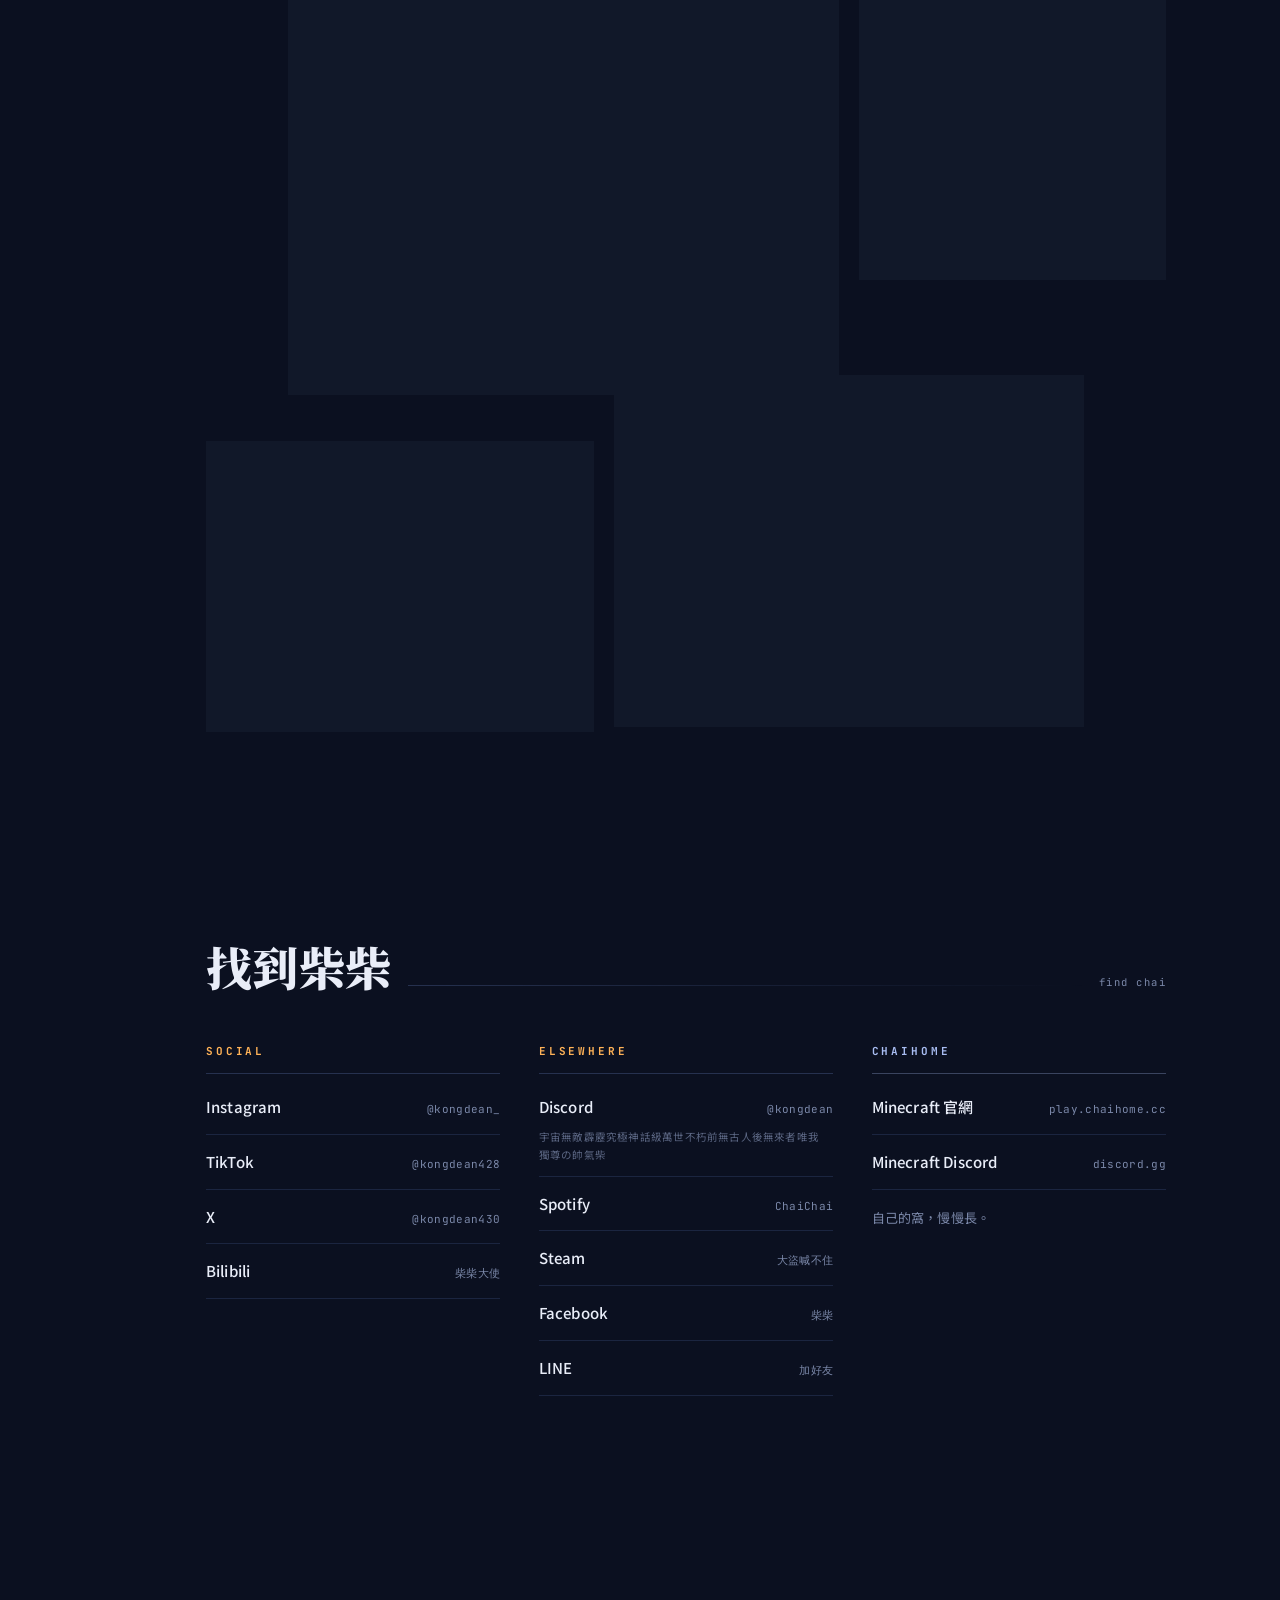
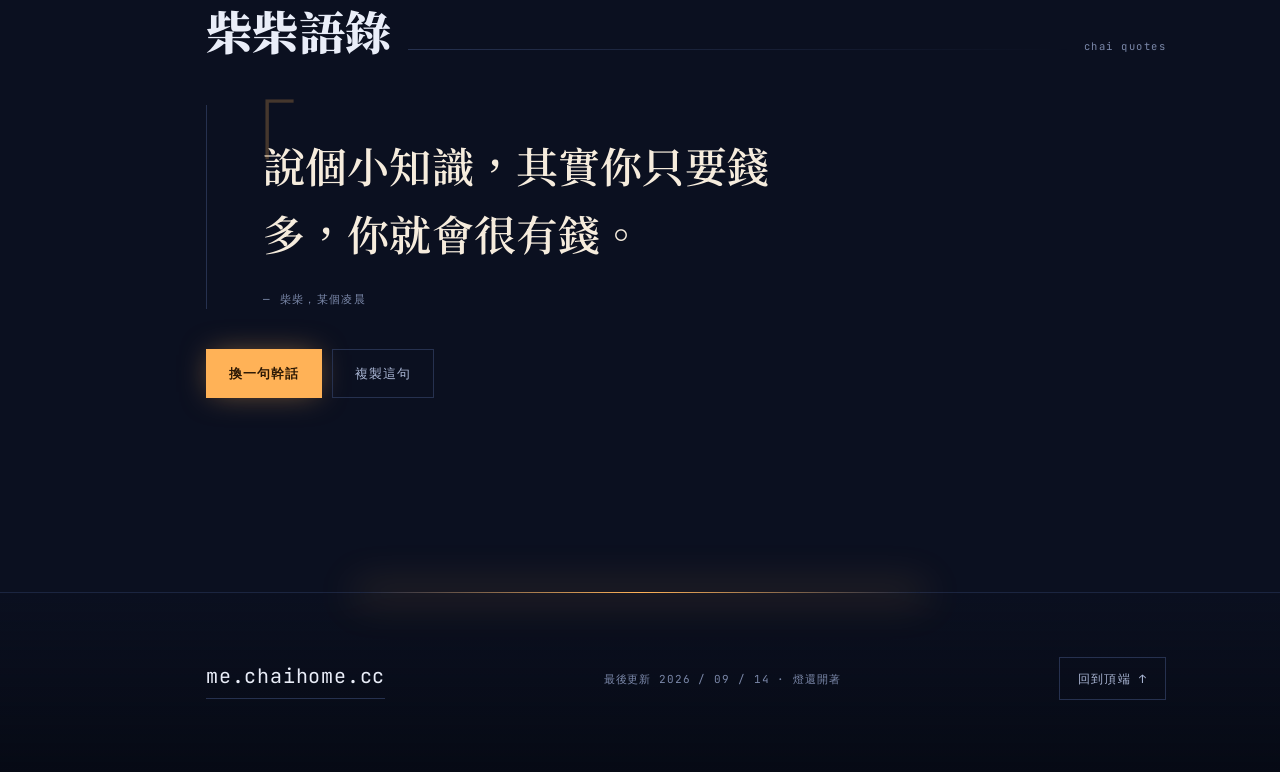
==== commit 0e4bfe67: "修正燈箱鍵盤焦點、星空節能，並調整過大的圖片 - 燈箱開啟時將 Tab 焦點鎖在燈箱內，並補上 dialog/aria-modal；   關閉後焦點回到原本點擊的照片，鍵盤使用者不會迷失位置 - 星空" ====
--- a/chaichai-site/index.html
+++ b/chaichai-site/index.html
@@ -109,7 +109,7 @@
     </div>
 
     <figure class="hero__photo">
-      <img src="assets/hero.jpg" width="1050" height="1400"
+      <img src="assets/hero.jpg" width="900" height="1200"
            alt="柴柴站在吊橋觀景台旁的直式人像照" fetchpriority="high" decoding="async"
            id="egg-photo" data-egg="photo" tabindex="0" role="button">
       <figcaption>南部・某個還沒天黑的下午</figcaption>
@@ -145,7 +145,7 @@
 
   <div class="intro">
     <button type="button" class="ava" id="egg-ava" data-egg="ava" aria-label="摸摸柴柴">
-      <img src="assets/shiba.jpg" width="512" height="512" alt="柴柴的柴犬頭像" loading="lazy" decoding="async">
+      <img src="assets/shiba.jpg" width="160" height="160" alt="柴柴的柴犬頭像" loading="lazy" decoding="async">
     </button>
     <h3 class="intro__t">我叫柴柴。</h3>
     <p class="lede">
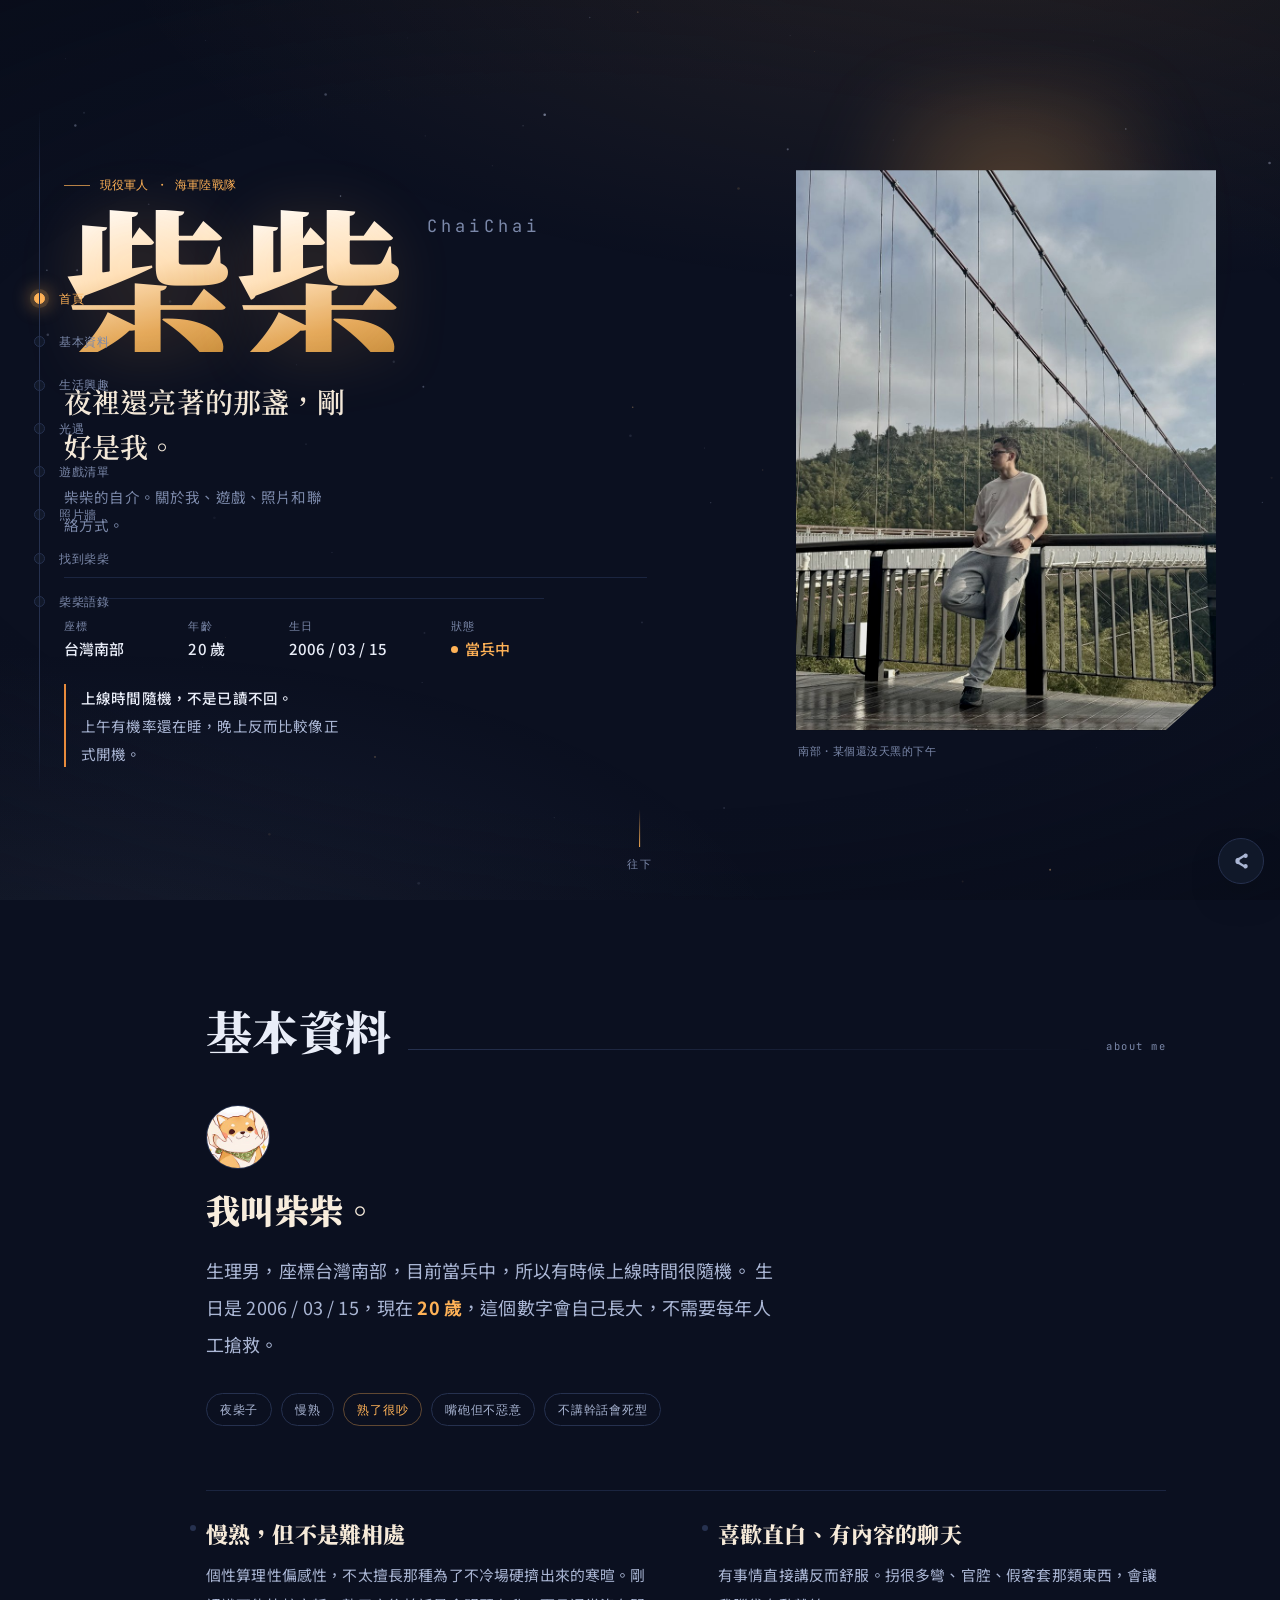
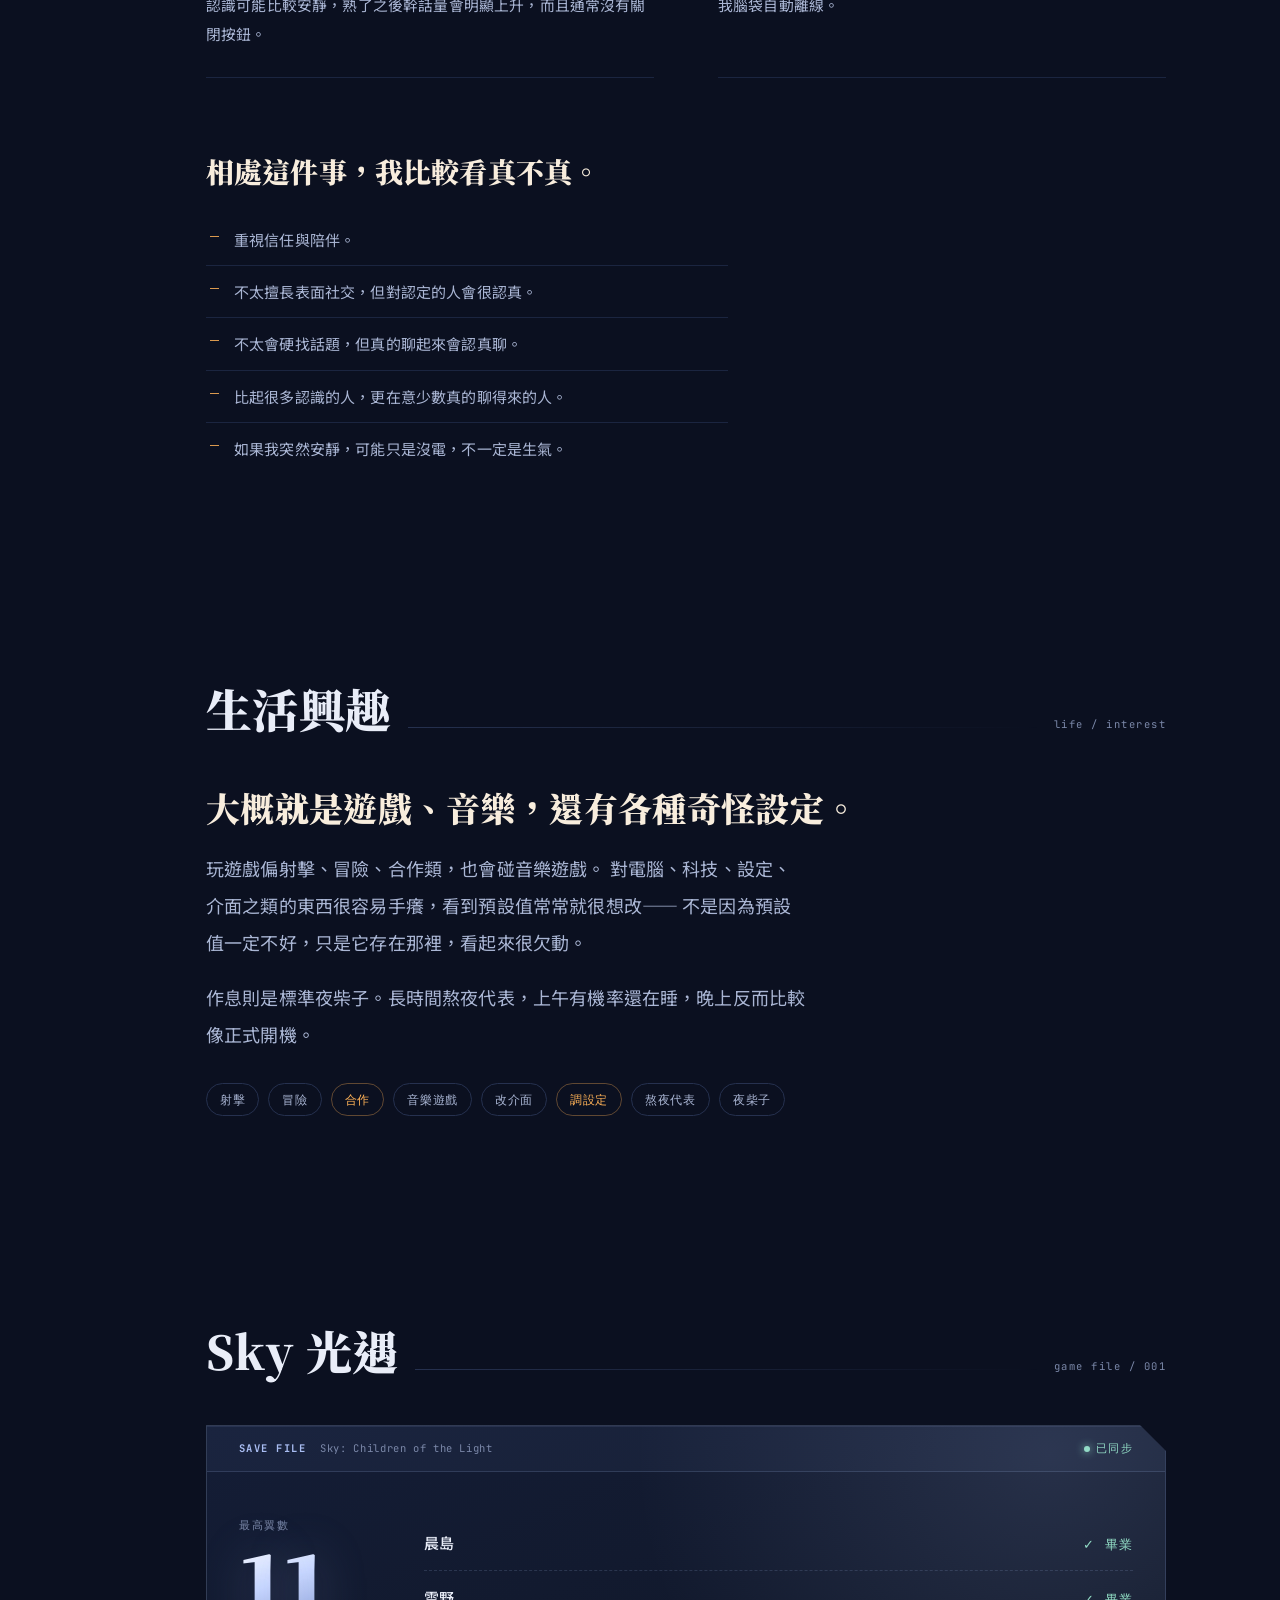
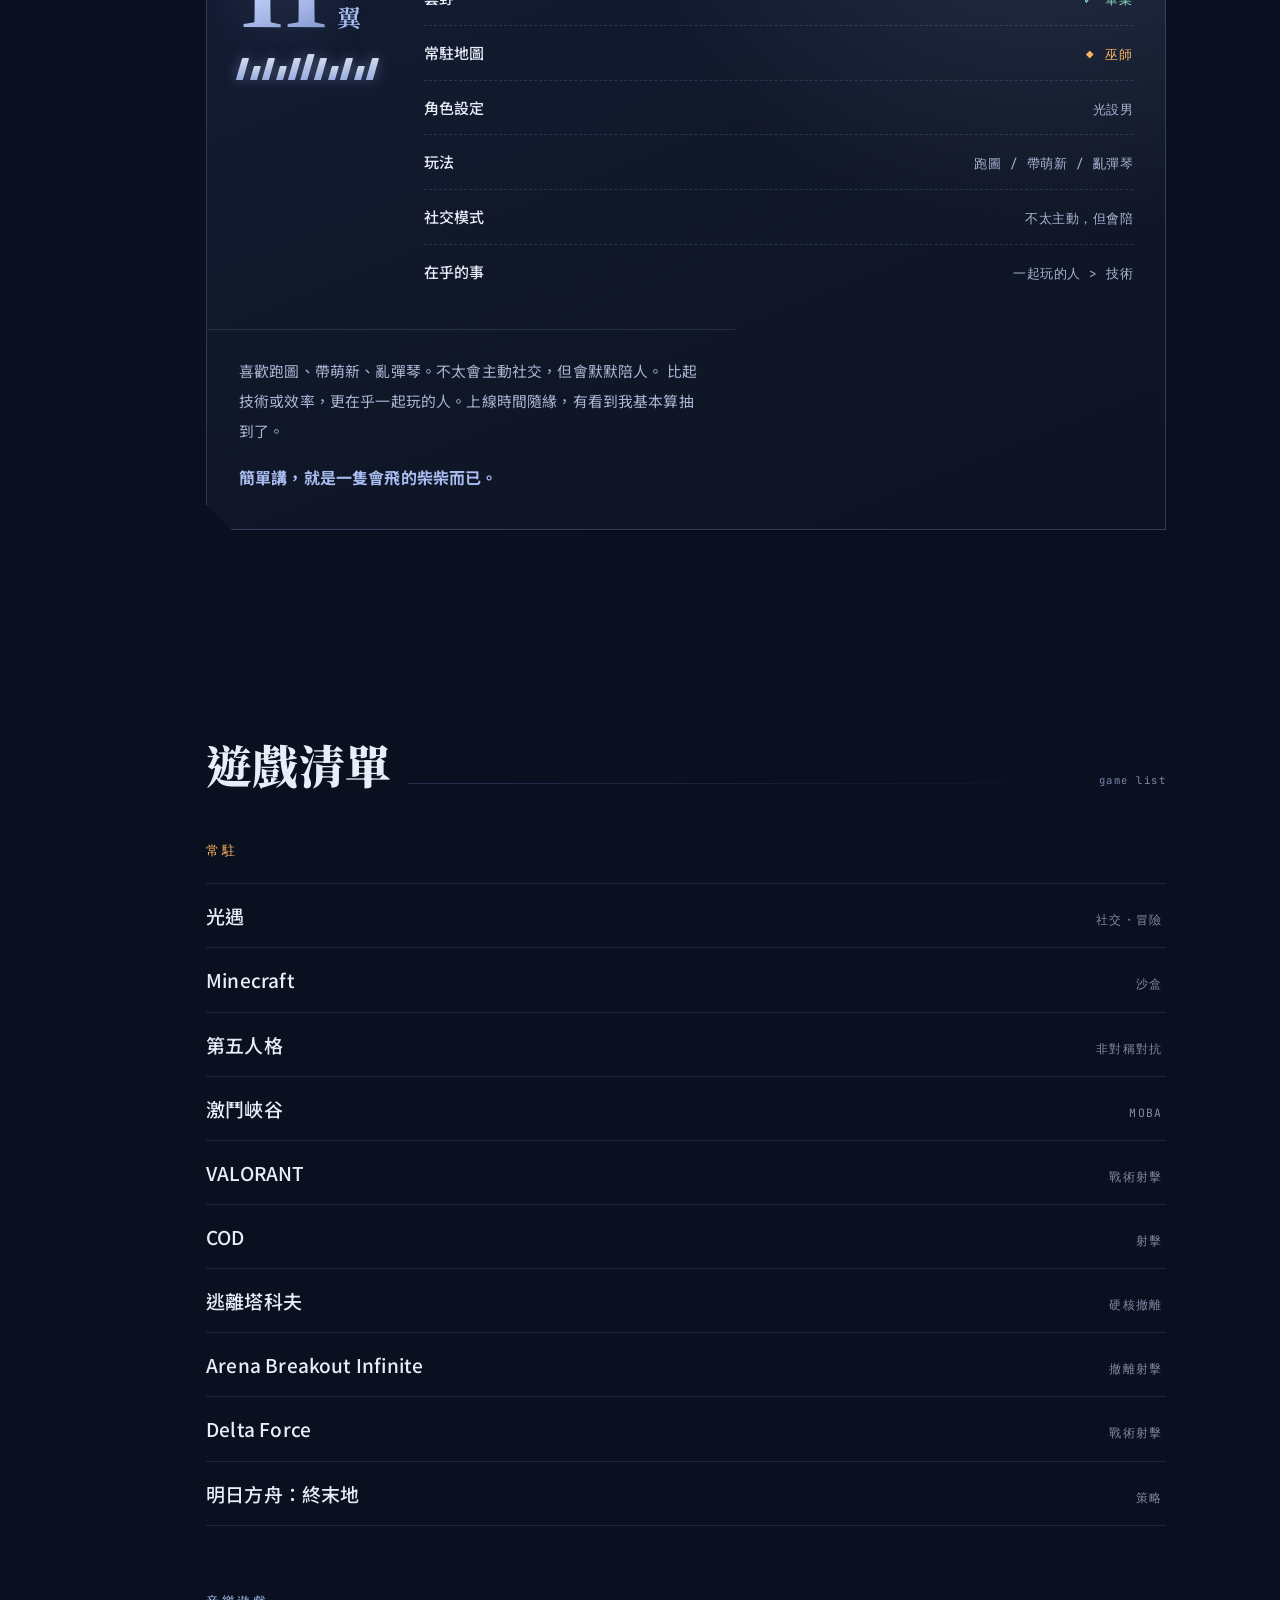
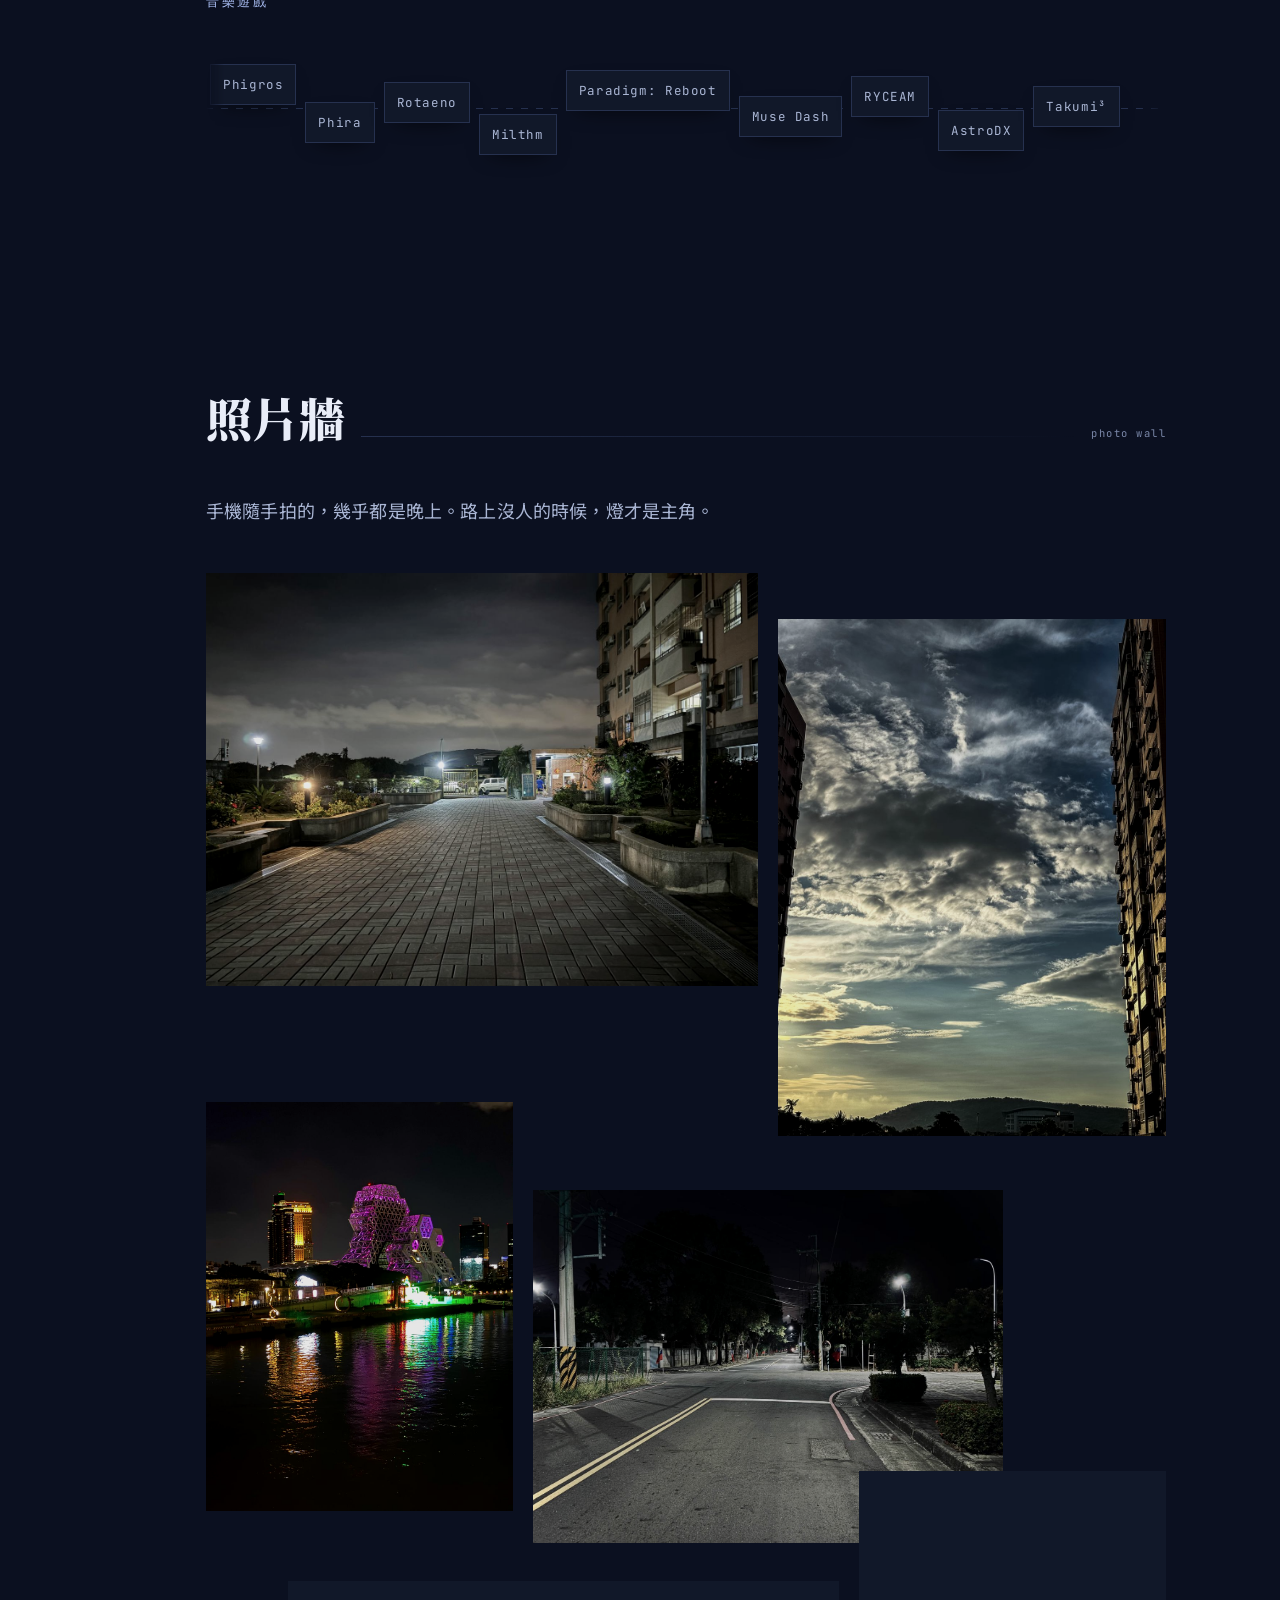
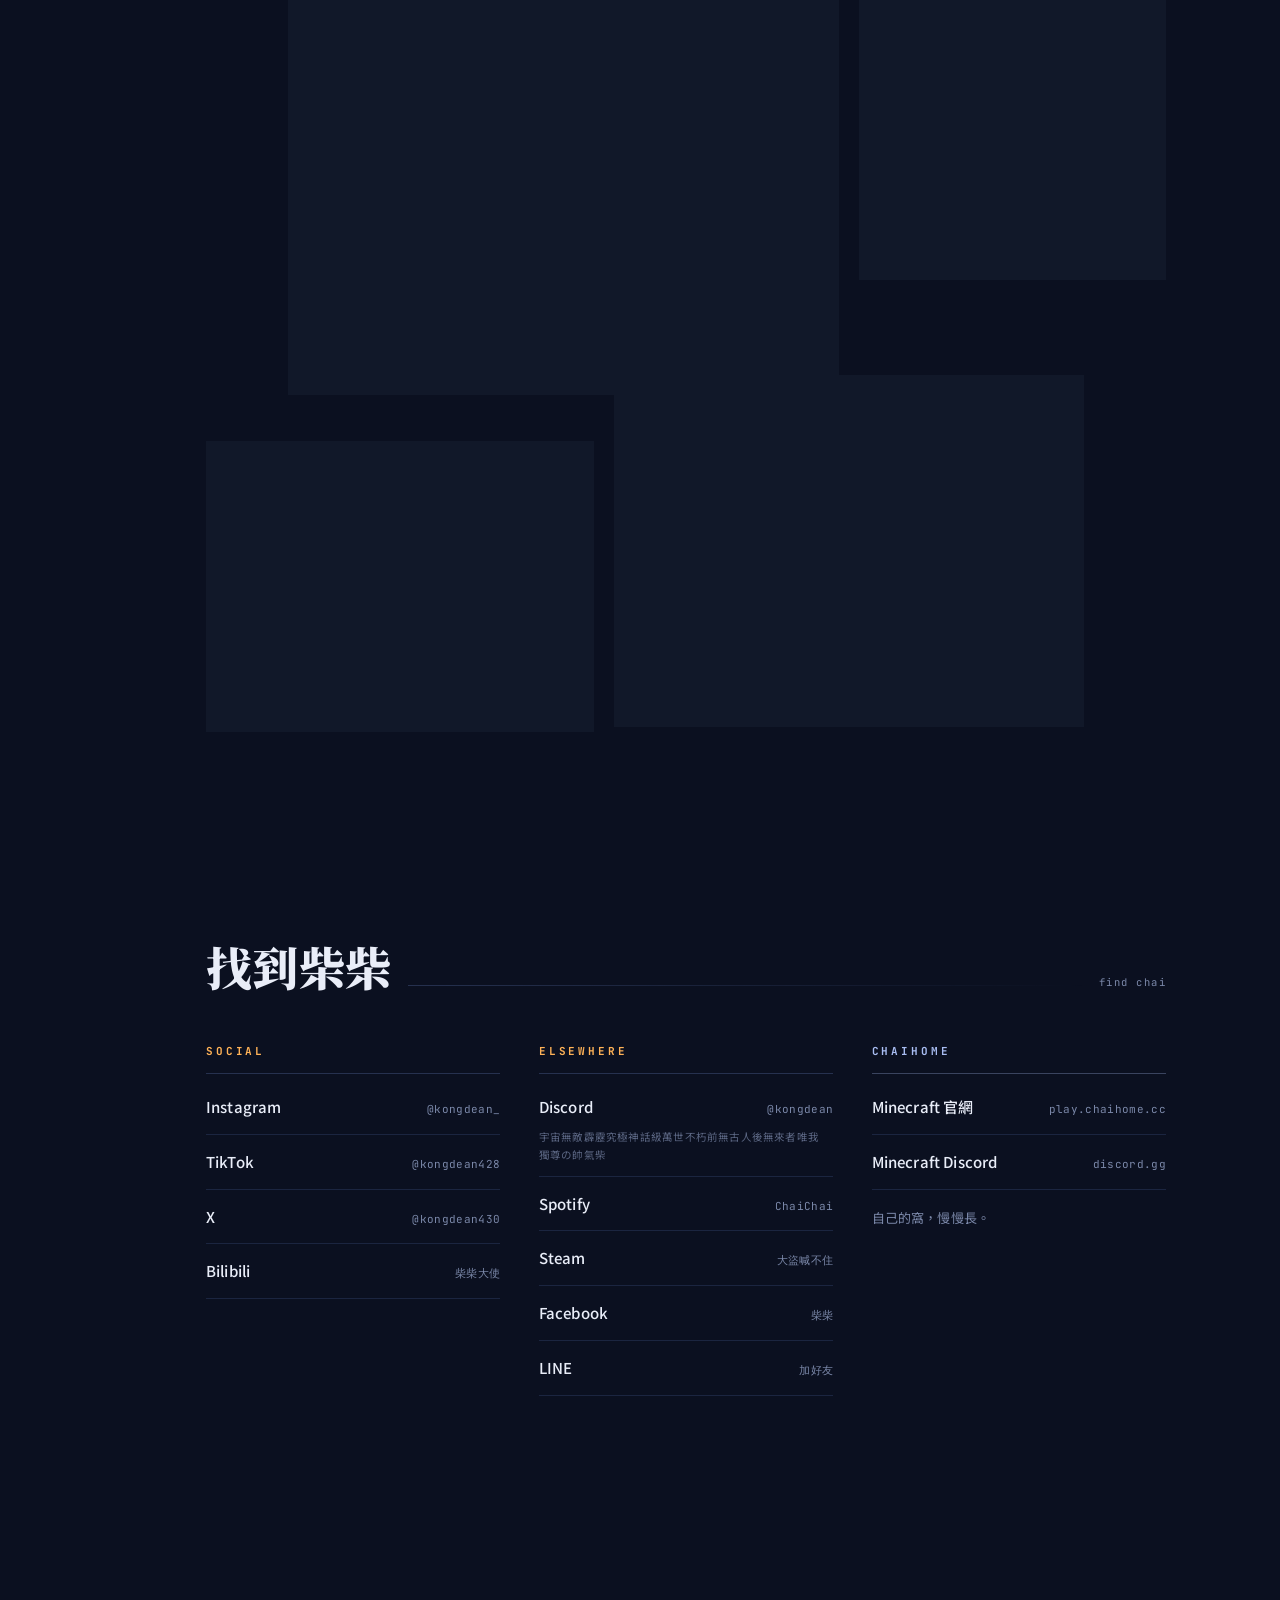
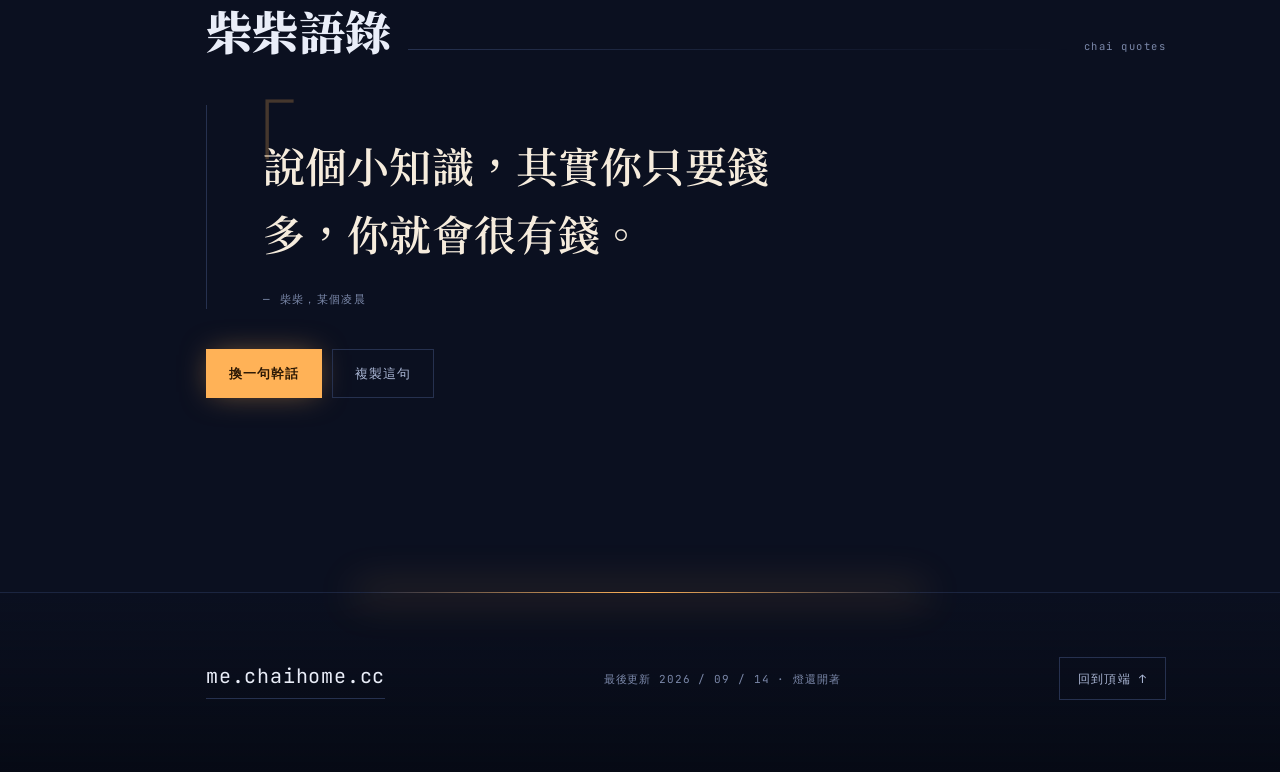
==== commit 37649b5c: "更換社群分享預覽圖 原本直接使用一張夜間街景照，貼到聊天室時看不出是誰的頁面。 改為與網站同一套視覺的設計圖：暗化的街景為底，加上琥珀色光暈、 漸層處理的「柴柴」大字、標語與網址。  Co-Autho" ====
--- a/chaichai-site/index.html
+++ b/chaichai-site/index.html
@@ -19,7 +19,7 @@
 <meta property="og:image" content="https://me.chaihome.cc/assets/og.jpg">
 <meta property="og:image:width" content="1200">
 <meta property="og:image:height" content="630">
-<meta property="og:image:alt" content="深夜無人的街道與路燈">
+<meta property="og:image:alt" content="柴柴 — 夜裡還亮著的那盞，剛好是我。me.chaihome.cc">
 <meta property="og:locale" content="zh_TW">
 <meta property="profile:username" content="kongdean_">
 
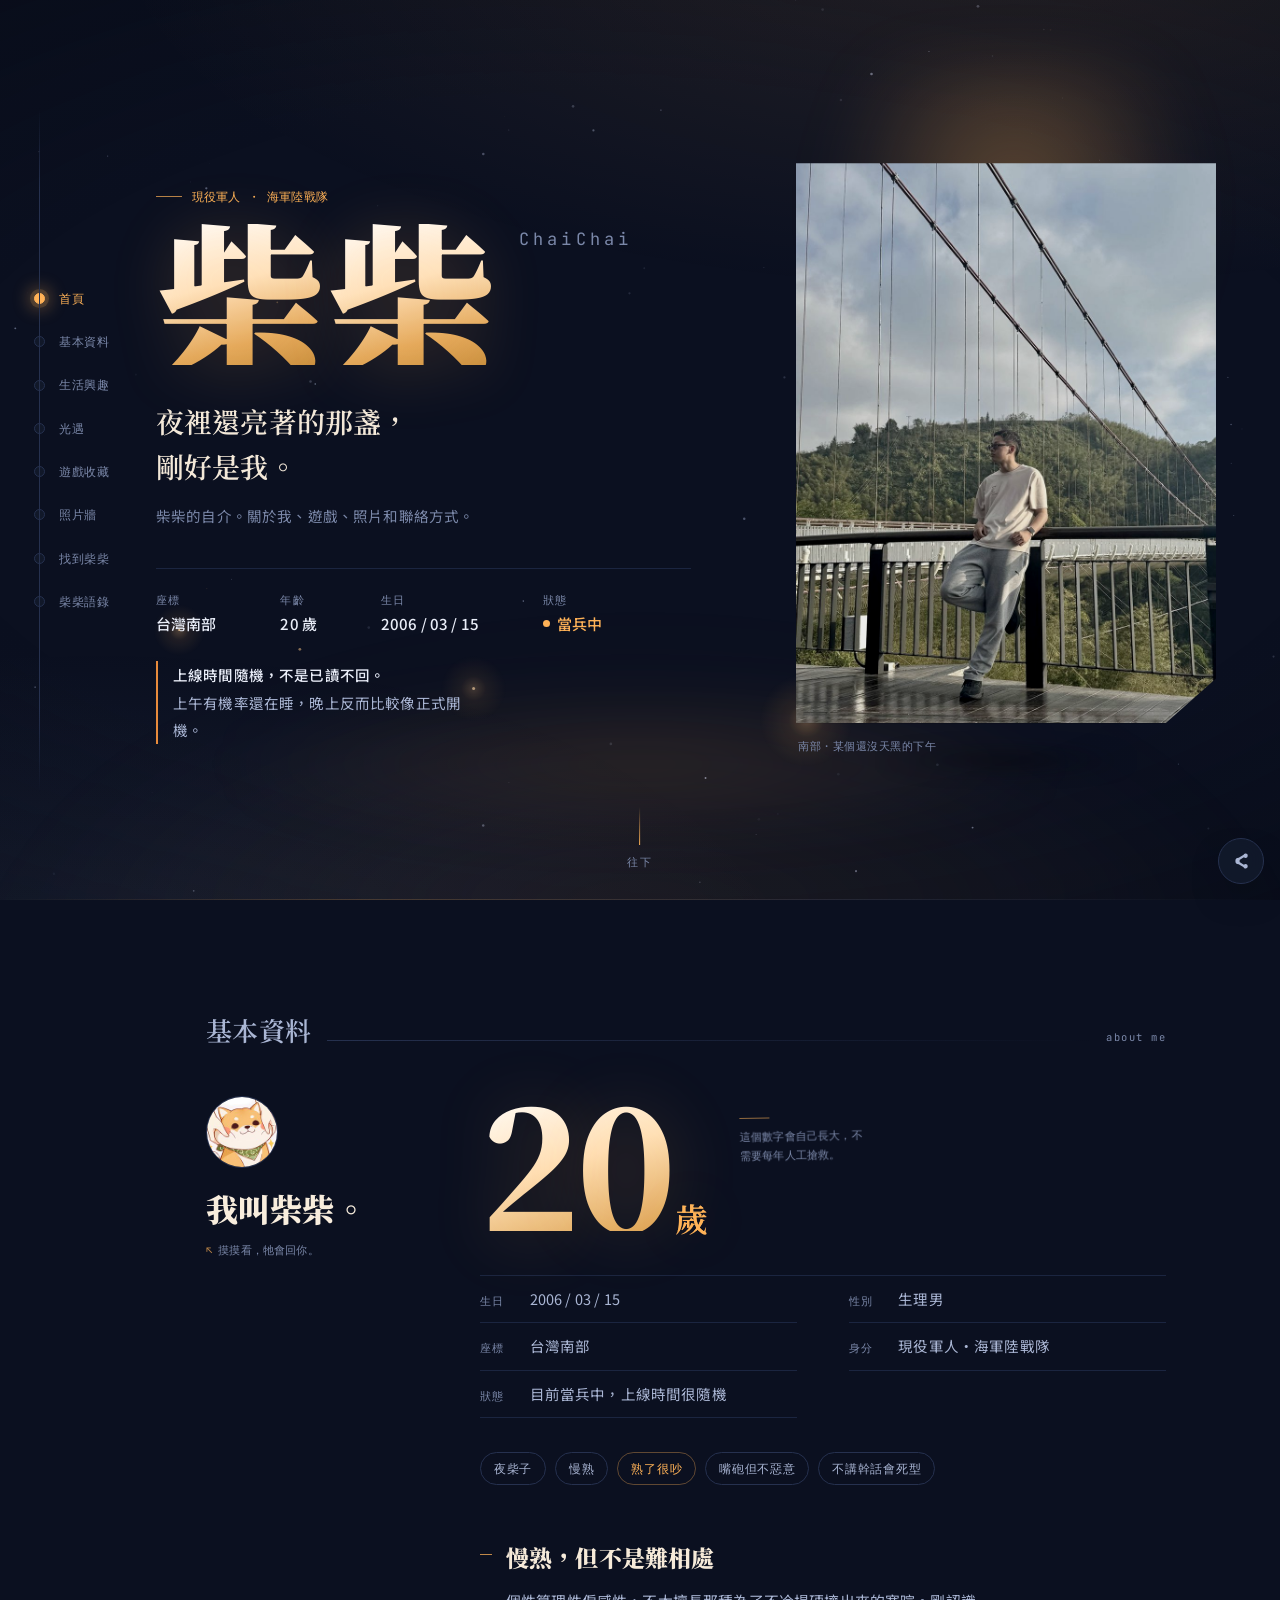
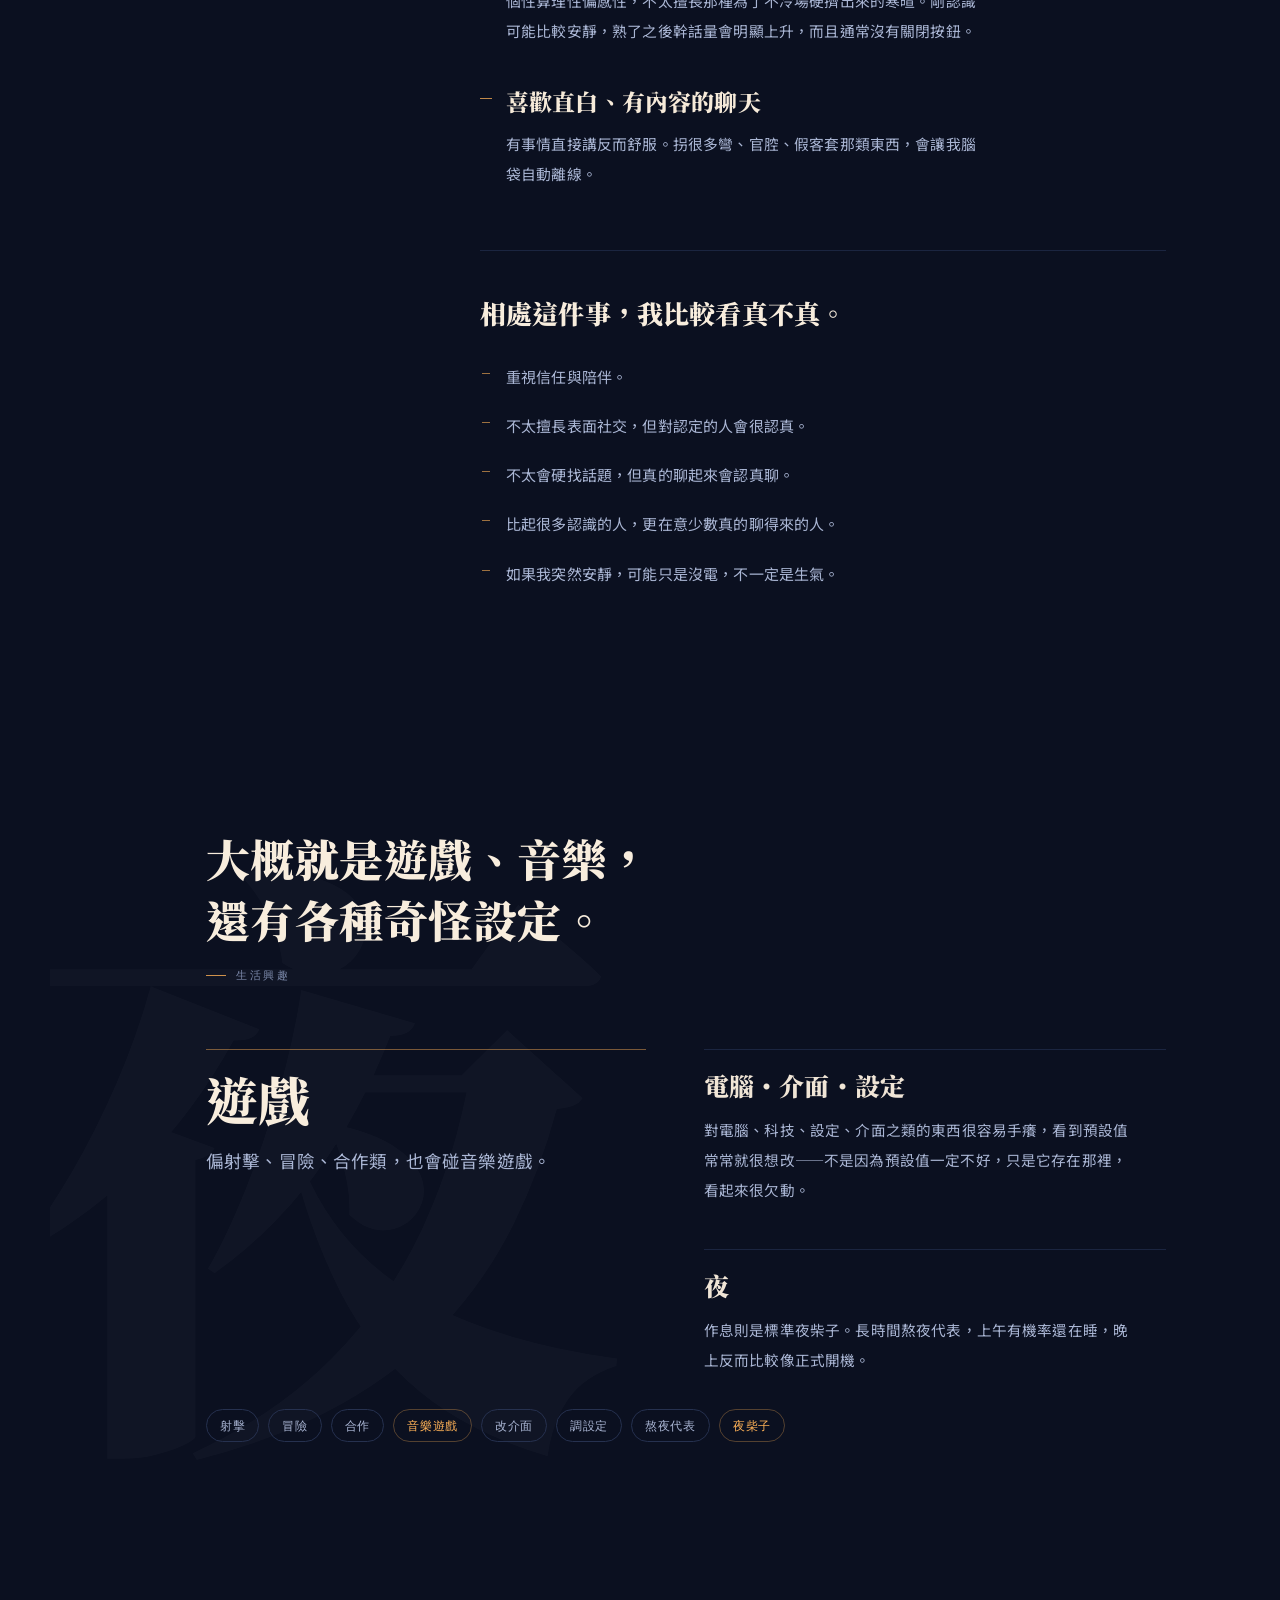
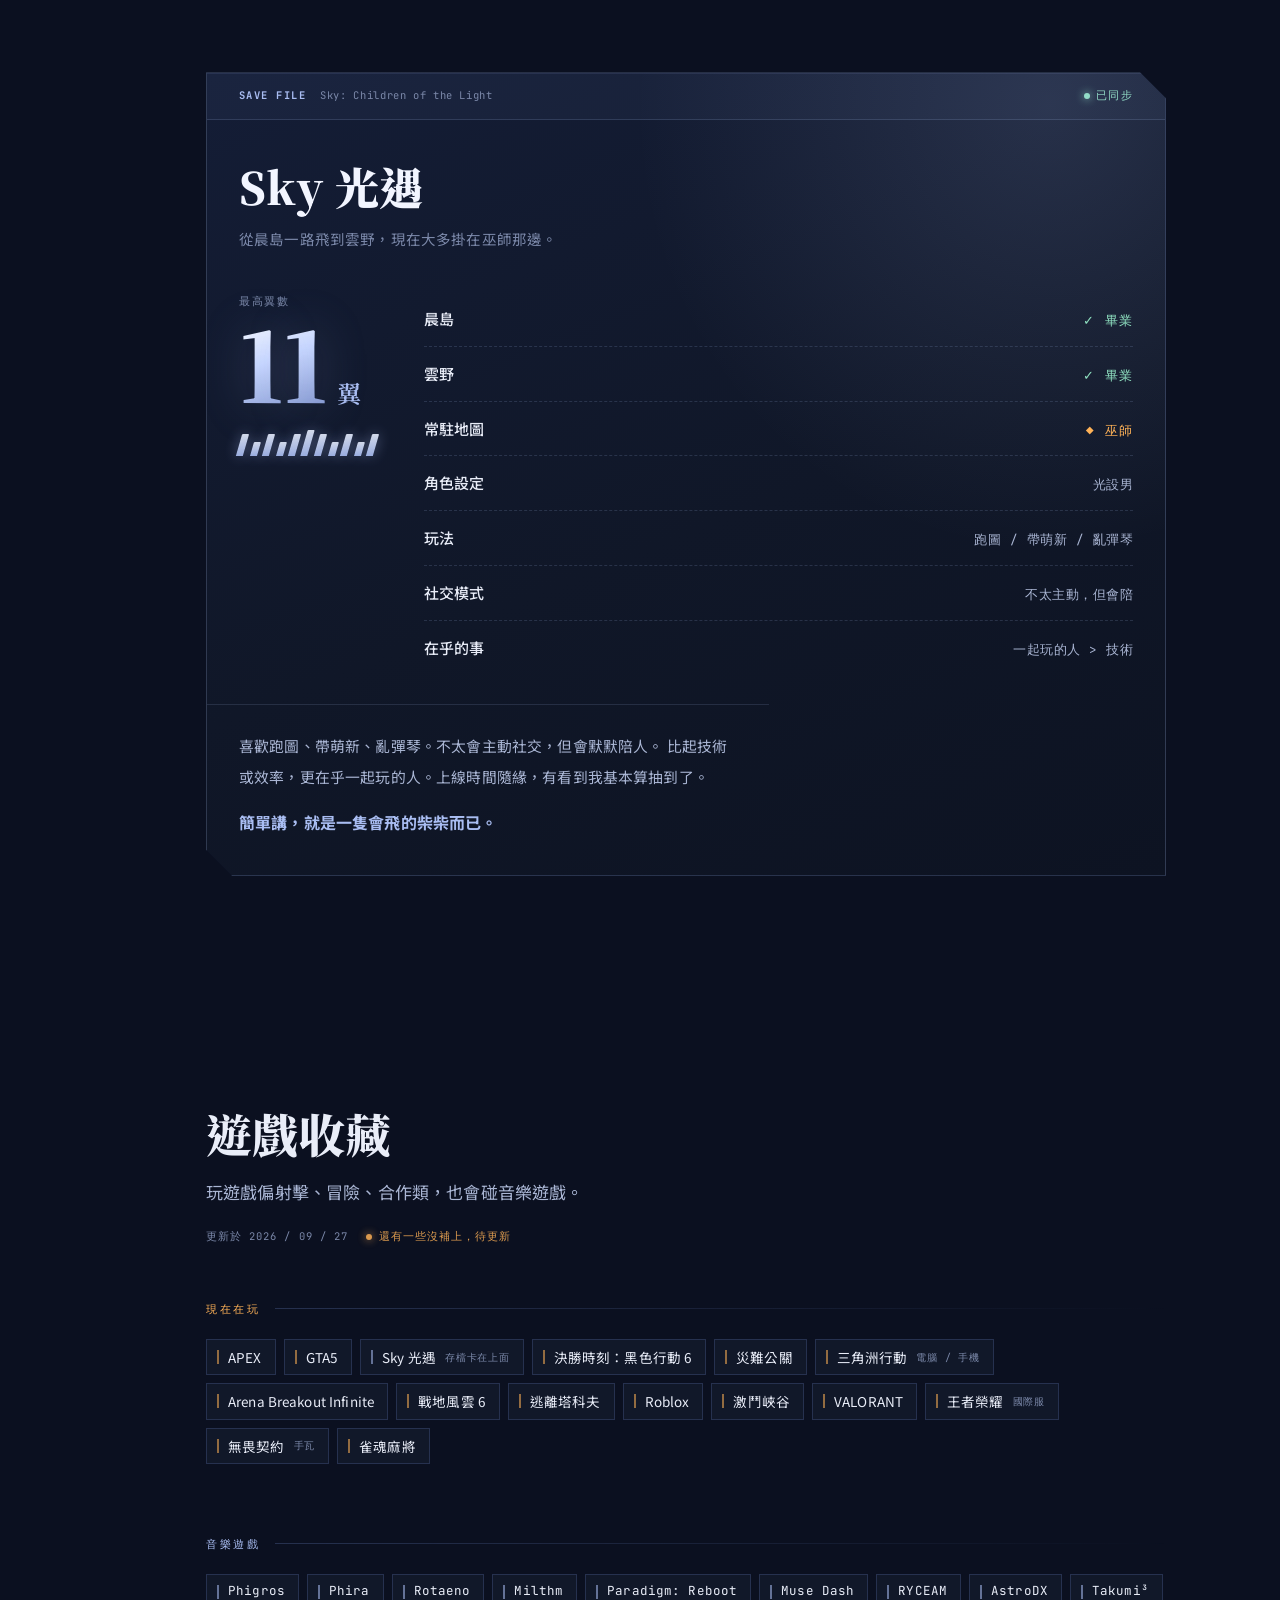
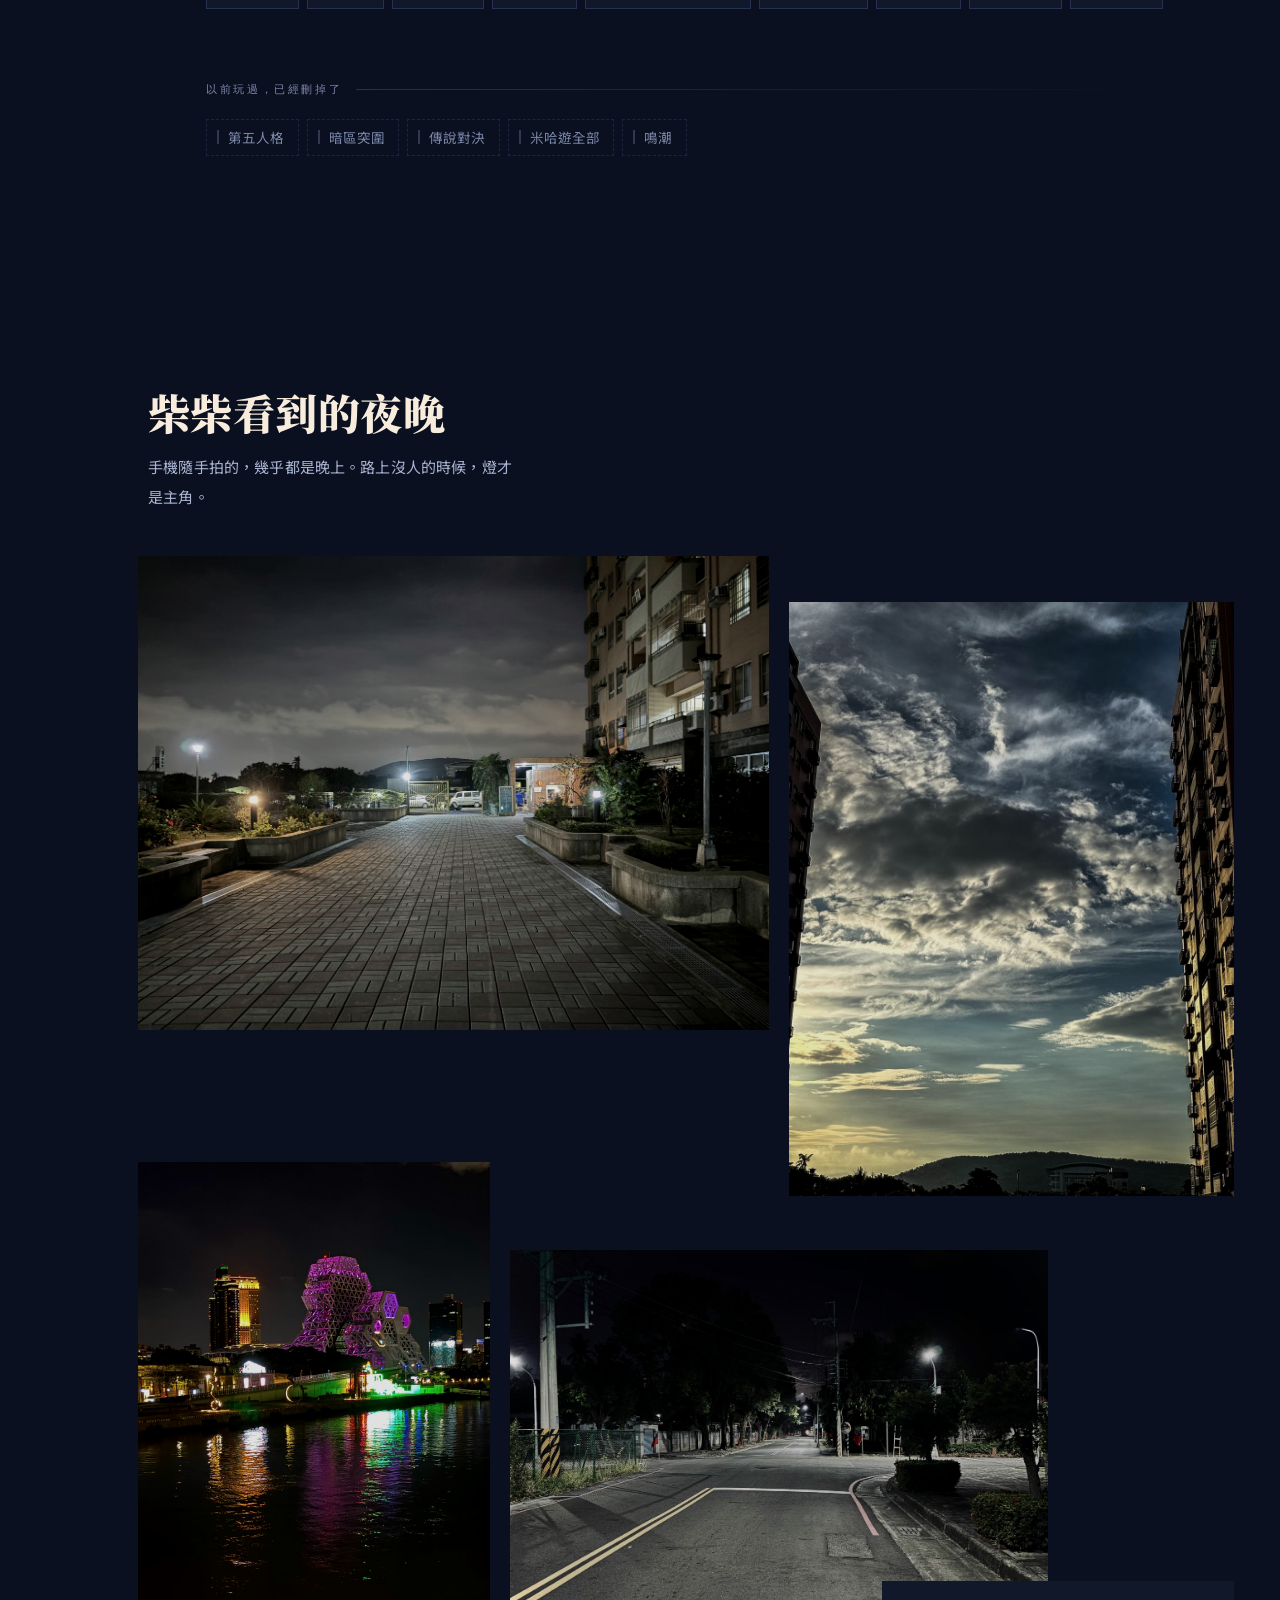
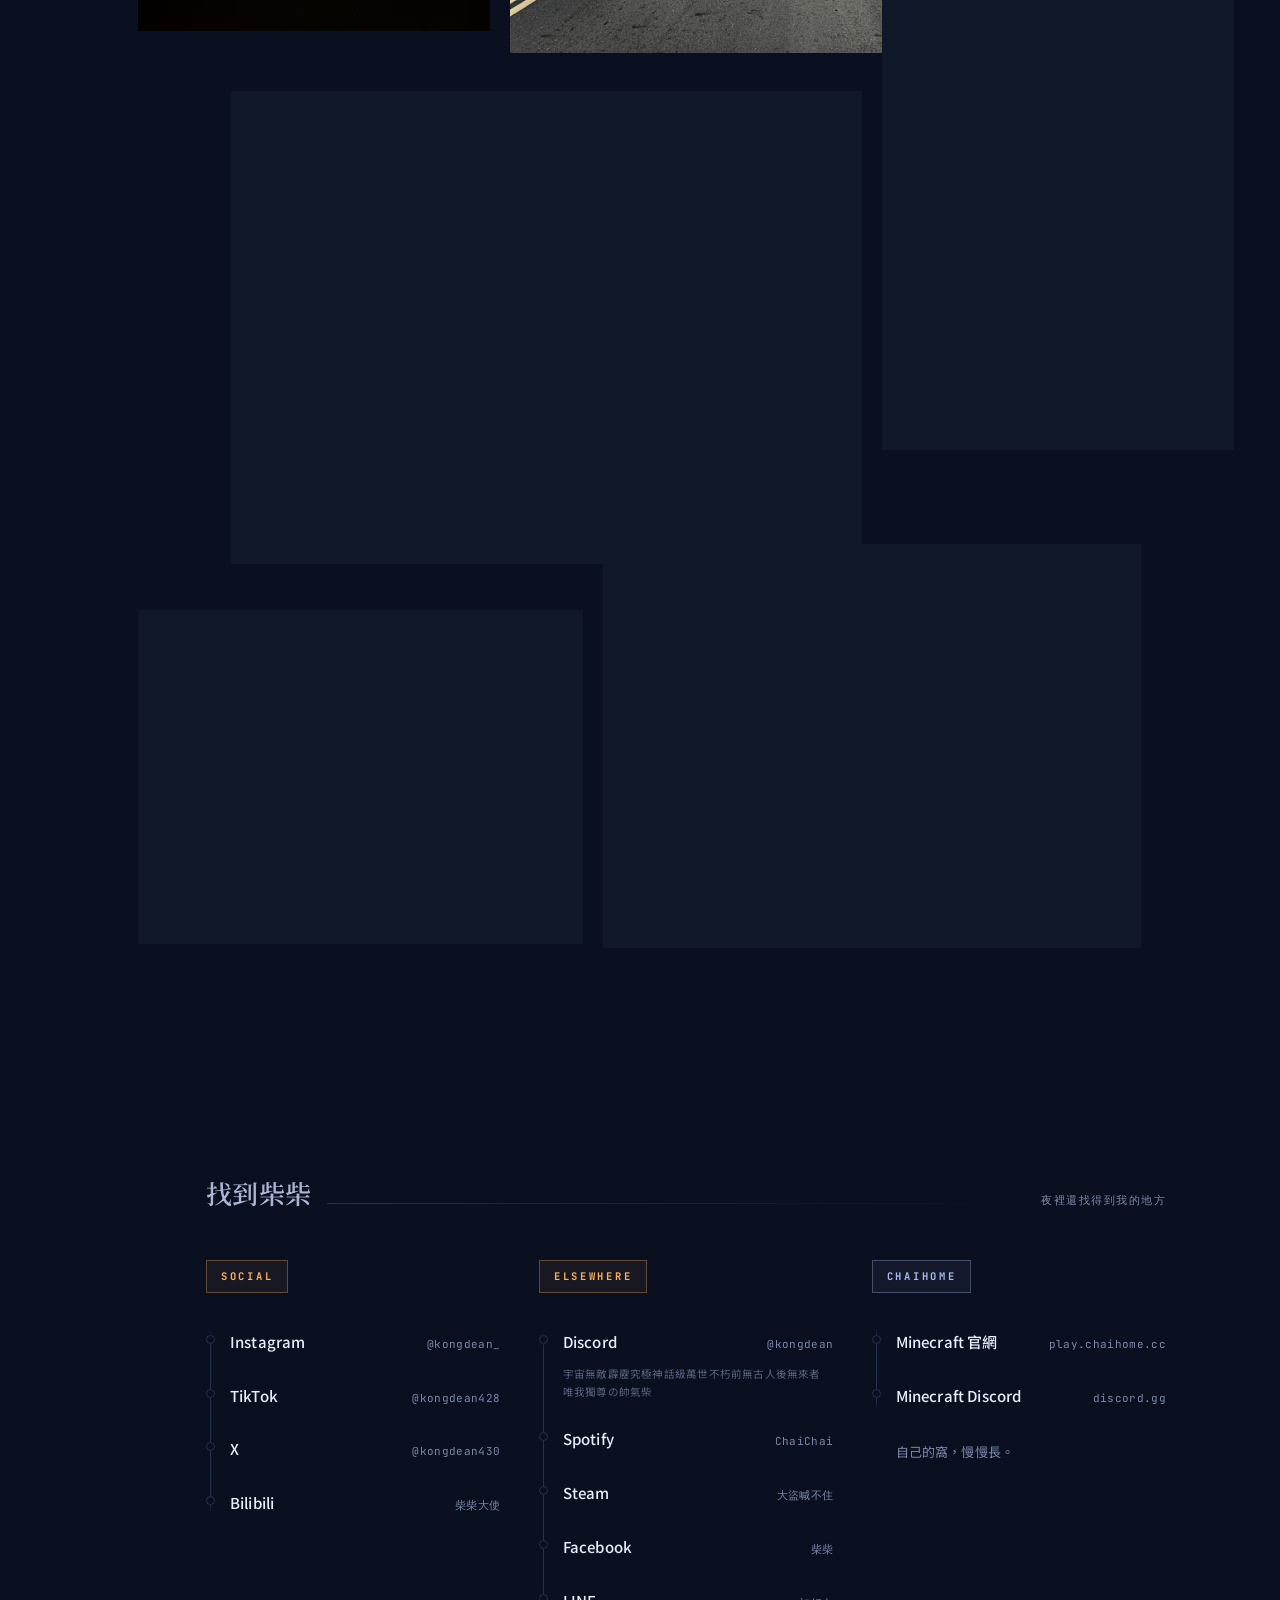
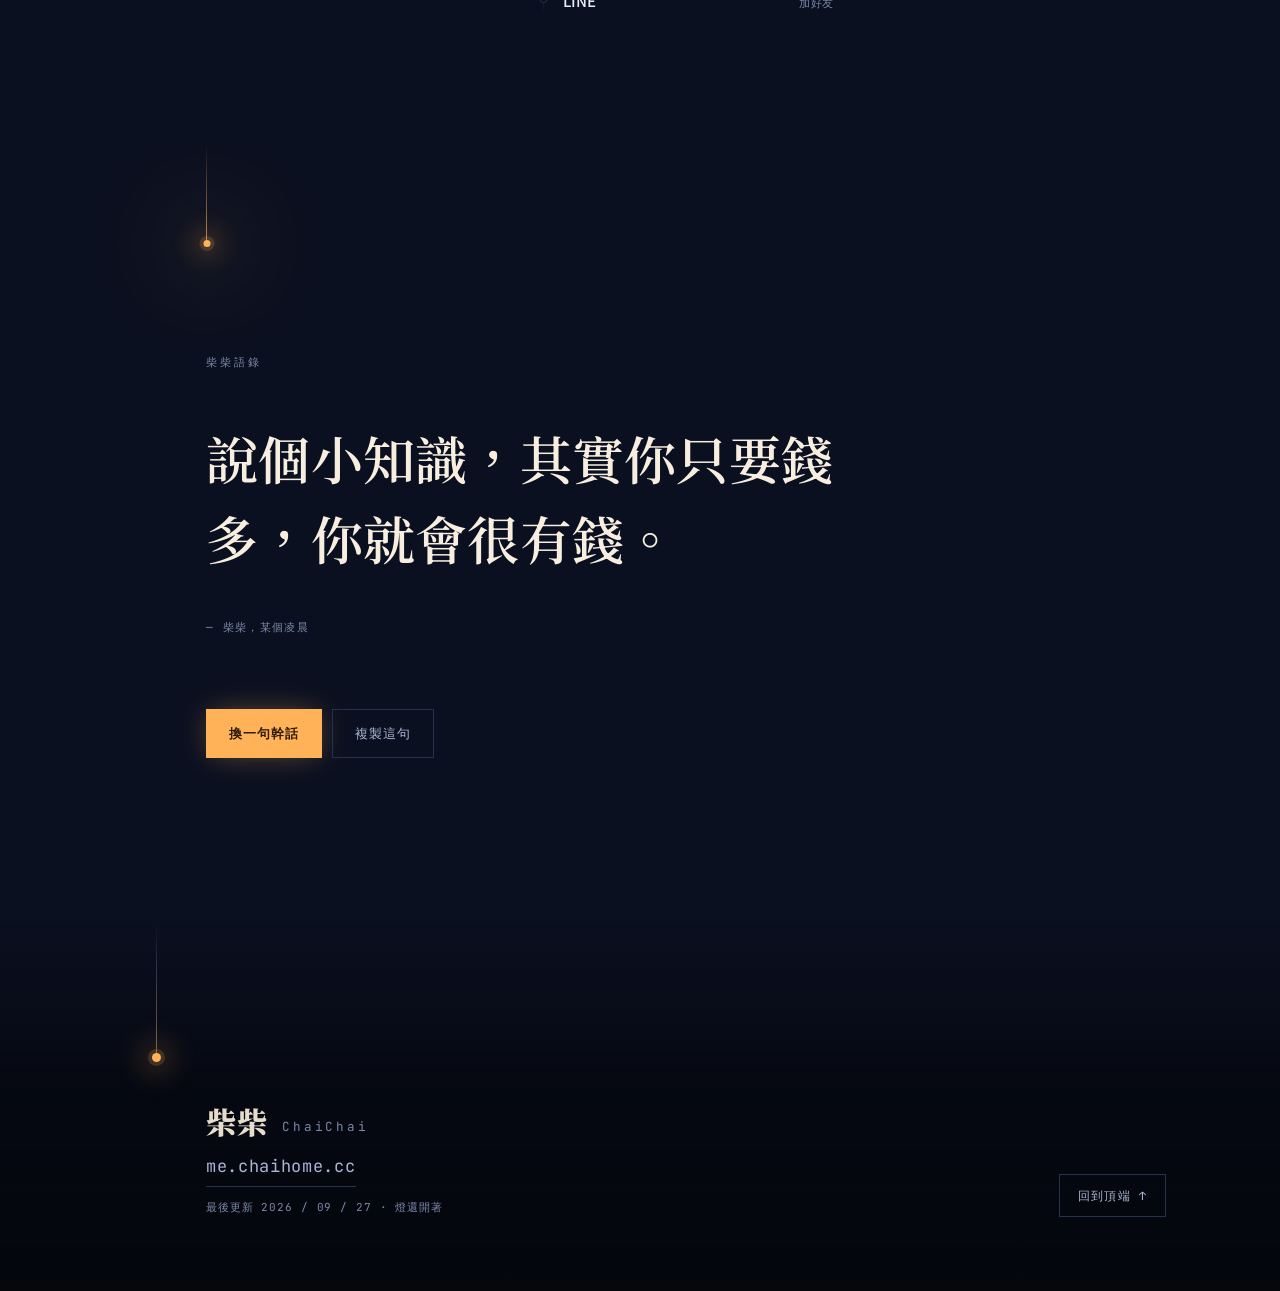
==== commit 5faf18f3: "V2 精修：建立章節節奏，並改用新的遊戲清單 保留原本的視覺語言（深藍夜色、鈉燈暖黃、月光藍、路燈導覽、照片牆、 存檔卡），主要解決「每一區結構都一樣」的問題。  章節節奏 - 基本資料改為左右不對稱" ====
--- a/chaichai-site/index.html
+++ b/chaichai-site/index.html
@@ -79,23 +79,30 @@
 <canvas id="starfield" aria-hidden="true"></canvas>
 <div class="vignette" aria-hidden="true"></div>
 
-<!-- 燈桿導覽（桌機） -->
+<!-- 路燈導覽：沿著這條夜路，走到哪盞燈就亮哪盞 -->
 <nav class="pole" aria-label="頁面章節">
-  <span class="pole__wire" aria-hidden="true"></span>
+  <span class="pole__wire" aria-hidden="true"><span class="pole__walked" id="pole-walked"></span></span>
   <ul>
     <li><a href="#top"    data-lamp="top"><i></i><span>首頁</span></a></li>
     <li><a href="#about"  data-lamp="about"><i></i><span>基本資料</span></a></li>
     <li><a href="#life"   data-lamp="life"><i></i><span>生活興趣</span></a></li>
     <li><a href="#sky"    data-lamp="sky"><i></i><span>光遇</span></a></li>
-    <li><a href="#games"  data-lamp="games"><i></i><span>遊戲清單</span></a></li>
+    <li><a href="#games"  data-lamp="games"><i></i><span>遊戲收藏</span></a></li>
     <li><a href="#photos" data-lamp="photos"><i></i><span>照片牆</span></a></li>
     <li><a href="#find"   data-lamp="find"><i></i><span>找到柴柴</span></a></li>
     <li><a href="#words"  data-lamp="words"><i></i><span>柴柴語錄</span></a></li>
   </ul>
 </nav>
 
-<!-- ══════════ HERO ══════════ -->
+<!-- ══════════ HERO：夜路上的第一盞燈 ══════════ -->
 <header class="hero" id="top">
+
+  <div class="scene" aria-hidden="true">
+    <span class="scene__haze"></span>
+    <span class="scene__ground"></span>
+    <span class="scene__pool"></span>
+  </div>
+
   <div class="hero__inner">
 
     <div class="hero__head">
@@ -104,7 +111,7 @@
         <span>柴</span><span>柴</span>
         <em>ChaiChai</em>
       </h1>
-      <p class="hero__tagline">夜裡還亮著的那盞，剛好是我。</p>
+      <p class="hero__tagline">夜裡還亮著的那盞，<br>剛好是我。</p>
       <p class="hero__sub">柴柴的自介。關於我、遊戲、照片和聯絡方式。</p>
     </div>
 
@@ -130,6 +137,7 @@
     </div>
 
   </div>
+
   <a class="hero__cue" href="#about" aria-label="往下看">
     <span></span>往下
   </a>
@@ -137,81 +145,112 @@
 
 <main>
 
-<!-- ══════════ 基本資料 ══════════ -->
-<section id="about" class="sec">
-  <div class="sec__head">
+<!-- ══════════ 基本資料 — 深夜人物誌 ══════════ -->
+<section id="about" class="sec sec--about">
+  <div class="sec__head sec__head--quiet">
     <h2>基本資料</h2><span class="rule" aria-hidden="true"></span><b class="sec__tag">about me</b>
   </div>
 
-  <div class="intro">
-    <button type="button" class="ava" id="egg-ava" data-egg="ava" aria-label="摸摸柴柴">
-      <img src="assets/shiba.jpg" width="160" height="160" alt="柴柴的柴犬頭像" loading="lazy" decoding="async">
-    </button>
-    <h3 class="intro__t">我叫柴柴。</h3>
-    <p class="lede">
-      生理男，座標台灣南部，目前當兵中，所以有時候上線時間很隨機。
-      生日是 2006 / 03 / 15，現在 <b><span id="age2">—</span> 歲</b>，這個數字會自己長大，不需要每年人工搶救。
-    </p>
-    <ul class="tags">
-      <li>夜柴子</li><li>慢熟</li><li>熟了很吵</li><li>嘴砲但不惡意</li><li>不講幹話會死型</li>
+  <div class="prof">
+
+    <div class="prof__side">
+      <button type="button" class="ava" id="egg-ava" data-egg="ava" aria-label="摸摸柴柴">
+        <img src="assets/shiba.jpg" width="160" height="160" alt="柴柴的柴犬頭像" loading="lazy" decoding="async">
+      </button>
+      <h3 class="prof__name">我叫柴柴。</h3>
+      <p class="prof__hand">摸摸看，牠會回你。</p>
+    </div>
+
+    <div class="prof__main">
+
+      <div class="figure">
+        <p class="figure__num"><span id="age2">—</span><b>歲</b></p>
+        <p class="figure__note">
+          <span class="figure__leader" aria-hidden="true"></span>
+          這個數字會自己長大，不需要每年人工搶救。
+        </p>
+      </div>
+
+      <dl class="facts">
+        <div><dt>生日</dt><dd><time datetime="2006-03-15">2006 / 03 / 15</time></dd></div>
+        <div><dt>性別</dt><dd>生理男</dd></div>
+        <div><dt>座標</dt><dd>台灣南部</dd></div>
+        <div><dt>身分</dt><dd>現役軍人・海軍陸戰隊</dd></div>
+        <div><dt>狀態</dt><dd>目前當兵中，上線時間很隨機</dd></div>
+      </dl>
+
+      <ul class="tags">
+        <li>夜柴子</li><li>慢熟</li><li>熟了很吵</li><li>嘴砲但不惡意</li><li>不講幹話會死型</li>
+      </ul>
+
+      <div class="notes">
+        <article class="note">
+          <h3>慢熟，但不是難相處</h3>
+          <p>個性算理性偏感性，不太擅長那種為了不冷場硬擠出來的寒暄。剛認識可能比較安靜，熟了之後幹話量會明顯上升，而且通常沒有關閉按鈕。</p>
+        </article>
+        <article class="note">
+          <h3>喜歡直白、有內容的聊天</h3>
+          <p>有事情直接講反而舒服。拐很多彎、官腔、假客套那類東西，會讓我腦袋自動離線。</p>
+        </article>
+      </div>
+
+      <div class="talk">
+        <h3 class="talk__t">相處這件事，我比較看真不真。</h3>
+        <ul class="talk__list">
+          <li>重視信任與陪伴。</li>
+          <li>不太擅長表面社交，但對認定的人會很認真。</li>
+          <li>不太會硬找話題，但真的聊起來會認真聊。</li>
+          <li>比起很多認識的人，更在意少數真的聊得來的人。</li>
+          <li>如果我突然安靜，可能只是沒電，不一定是生氣。</li>
+        </ul>
+      </div>
+
+    </div>
+  </div>
+</section>
+
+<!-- ══════════ 生活興趣 — 巨大的「夜」當背景 ══════════ -->
+<section id="life" class="sec sec--life">
+  <span class="bigword" aria-hidden="true">夜</span>
+
+  <div class="life__in">
+    <h2 class="life__t">大概就是遊戲、音樂，<br>還有各種奇怪設定。</h2>
+    <p class="life__eyebrow">生活興趣</p>
+
+    <div class="pursuits">
+      <article class="pursuit pursuit--lead">
+        <h3>遊戲</h3>
+        <p>偏射擊、冒險、合作類，也會碰音樂遊戲。</p>
+      </article>
+      <article class="pursuit">
+        <h3>電腦・介面・設定</h3>
+        <p>對電腦、科技、設定、介面之類的東西很容易手癢，看到預設值常常就很想改——不是因為預設值一定不好，只是它存在那裡，看起來很欠動。</p>
+      </article>
+      <article class="pursuit">
+        <h3>夜</h3>
+        <p>作息則是標準夜柴子。長時間熬夜代表，上午有機率還在睡，晚上反而比較像正式開機。</p>
+      </article>
+    </div>
+
+    <ul class="tags tags--quiet">
+      <li>射擊</li><li>冒險</li><li>合作</li><li>音樂遊戲</li>
+      <li>改介面</li><li>調設定</li><li>熬夜代表</li><li>夜柴子</li>
     </ul>
   </div>
-
-  <div class="traits">
-    <article class="trait">
-      <h3>慢熟，但不是難相處</h3>
-      <p>個性算理性偏感性，不太擅長那種為了不冷場硬擠出來的寒暄。剛認識可能比較安靜，熟了之後幹話量會明顯上升，而且通常沒有關閉按鈕。</p>
-    </article>
-    <article class="trait">
-      <h3>喜歡直白、有內容的聊天</h3>
-      <p>有事情直接講反而舒服。拐很多彎、官腔、假客套那類東西，會讓我腦袋自動離線。</p>
-    </article>
-  </div>
-
-  <div class="talk">
-    <h3 class="talk__t">相處這件事，我比較看真不真。</h3>
-    <ul class="talk__list">
-      <li>重視信任與陪伴。</li>
-      <li>不太擅長表面社交，但對認定的人會很認真。</li>
-      <li>不太會硬找話題，但真的聊起來會認真聊。</li>
-      <li>比起很多認識的人，更在意少數真的聊得來的人。</li>
-      <li>如果我突然安靜，可能只是沒電，不一定是生氣。</li>
-    </ul>
-  </div>
-</section>
-
-<!-- ══════════ 生活興趣 ══════════ -->
-<section id="life" class="sec sec--life">
-  <div class="sec__head">
-    <h2>生活興趣</h2><span class="rule" aria-hidden="true"></span><b class="sec__tag">life / interest</b>
-  </div>
-
-  <h3 class="intro__t">大概就是遊戲、音樂，還有各種奇怪設定。</h3>
-  <p class="lede">
-    玩遊戲偏射擊、冒險、合作類，也會碰音樂遊戲。
-    對電腦、科技、設定、介面之類的東西很容易手癢，看到預設值常常就很想改——
-    不是因為預設值一定不好，只是它存在那裡，看起來很欠動。
-  </p>
-  <p class="lede lede--gap">
-    作息則是標準夜柴子。長時間熬夜代表，上午有機率還在睡，晚上反而比較像正式開機。
-  </p>
-  <ul class="tags">
-    <li>射擊</li><li>冒險</li><li>合作</li><li>音樂遊戲</li>
-    <li>改介面</li><li>調設定</li><li>熬夜代表</li><li>夜柴子</li>
-  </ul>
-</section>
-
-<!-- ══════════ Sky 光遇 ══════════ -->
+</section>
+
+<!-- ══════════ Sky 光遇 — 存檔卡（標題就在卡裡面） ══════════ -->
 <section id="sky" class="sec sec--sky">
-  <div class="sec__head">
-    <h2>Sky 光遇</h2><span class="rule" aria-hidden="true"></span><b class="sec__tag">game file / 001</b>
-  </div>
-
   <div class="save">
     <div class="save__bar">
       <span class="save__slot">SAVE&nbsp;FILE</span>
       <span class="save__title">Sky: Children of the Light</span>
       <span class="save__ok">已同步</span>
+    </div>
+
+    <div class="save__head">
+      <h2>Sky 光遇</h2>
+      <p>從晨島一路飛到雲野，現在大多掛在巫師那邊。</p>
     </div>
 
     <div class="save__body">
@@ -242,118 +281,130 @@
   </div>
 </section>
 
-<!-- ══════════ 遊戲清單 ══════════ -->
-<section id="games" class="sec">
-  <div class="sec__head">
-    <h2>遊戲清單</h2><span class="rule" aria-hidden="true"></span><b class="sec__tag">game list</b>
-  </div>
-
-  <h3 class="sub">常駐</h3>
-  <ul class="roster">
-    <li><span class="roster__n">光遇</span><span class="roster__k">社交・冒險</span></li>
-    <li><span class="roster__n">Minecraft</span><span class="roster__k">沙盒</span></li>
-    <li><span class="roster__n">第五人格</span><span class="roster__k">非對稱對抗</span></li>
-    <li><span class="roster__n">激鬥峽谷</span><span class="roster__k">MOBA</span></li>
-    <li><span class="roster__n">VALORANT</span><span class="roster__k">戰術射擊</span></li>
-    <li><span class="roster__n">COD</span><span class="roster__k">射擊</span></li>
-    <li><span class="roster__n">逃離塔科夫</span><span class="roster__k">硬核撤離</span></li>
-    <li><span class="roster__n">Arena Breakout Infinite</span><span class="roster__k">撤離射擊</span></li>
-    <li><span class="roster__n">Delta Force</span><span class="roster__k">戰術射擊</span></li>
-    <li><span class="roster__n">明日方舟：終末地</span><span class="roster__k">策略</span></li>
+<!-- ══════════ 遊戲收藏 — 三組，同一套呈現 ══════════ -->
+<section id="games" class="sec sec--games">
+  <div class="shelf__head">
+    <h2>遊戲收藏</h2>
+    <p class="shelf__lede">玩遊戲偏射擊、冒險、合作類，也會碰音樂遊戲。</p>
+    <p class="shelf__meta">
+      <span>更新於 <time id="games-updated" datetime="2026-09-27">2026 / 09 / 27</time></span>
+      <span class="shelf__wip">還有一些沒補上，待更新</span>
+    </p>
+  </div>
+
+  <p class="tier">現在在玩</p>
+  <ul class="glist">
+    <li><span class="gitem">APEX</span></li>
+    <li><span class="gitem">GTA5</span></li>
+    <li><a class="gitem gitem--sky" href="#sky">Sky 光遇<b>存檔卡在上面</b></a></li>
+    <li><span class="gitem">決勝時刻：黑色行動 6</span></li>
+    <li><span class="gitem">災難公關</span></li>
+    <li><span class="gitem">三角洲行動<b>電腦 / 手機</b></span></li>
+    <li><span class="gitem">Arena Breakout Infinite</span></li>
+    <li><span class="gitem">戰地風雲 6</span></li>
+    <li><span class="gitem">逃離塔科夫</span></li>
+    <li><span class="gitem">Roblox</span></li>
+    <li><span class="gitem">激鬥峽谷</span></li>
+    <li><span class="gitem">VALORANT</span></li>
+    <li><span class="gitem">王者榮耀<b>國際服</b></span></li>
+    <li><span class="gitem">無畏契約<b>手瓦</b></span></li>
+    <li><span class="gitem">雀魂麻將</span></li>
   </ul>
 
-  <h3 class="sub sub--beat">音樂遊戲</h3>
-  <div class="chart">
-    <div class="chart__scroll">
-      <div class="chart__track">
-        <span class="chart__line" aria-hidden="true"></span>
-        <ul class="notes">
-          <li style="--o:-26px">Phigros</li>
-          <li style="--o:12px">Phira</li>
-          <li style="--o:-8px">Rotaeno</li>
-          <li style="--o:24px">Milthm</li>
-          <li style="--o:-20px">Paradigm: Reboot</li>
-          <li style="--o:6px">Muse Dash</li>
-          <li style="--o:-14px">RYCEAM</li>
-          <li style="--o:20px">AstroDX</li>
-              <li style="--o:-4px">Takumi³</li>
-        </ul>
-      </div>
-    </div>
-    <p class="chart__hint">可左右滑動</p>
-  </div>
-</section>
-
-<!-- ══════════ 照片牆 ══════════ -->
-<section id="photos" class="sec sec--photos">
-  <div class="sec__head">
-    <h2>照片牆</h2><span class="rule" aria-hidden="true"></span><b class="sec__tag">photo wall</b>
-  </div>
-  <p class="lede lede--tight">手機隨手拍的，幾乎都是晚上。路上沒人的時候，燈才是主角。</p>
+  <p class="tier tier--beat">音樂遊戲</p>
+  <ul class="glist glist--beat">
+    <li><span class="gitem">Phigros</span></li>
+    <li><span class="gitem">Phira</span></li>
+    <li><span class="gitem">Rotaeno</span></li>
+    <li><span class="gitem">Milthm</span></li>
+    <li><span class="gitem">Paradigm: Reboot</span></li>
+    <li><span class="gitem">Muse Dash</span></li>
+    <li><span class="gitem">RYCEAM</span></li>
+    <li><span class="gitem">AstroDX</span></li>
+    <li><span class="gitem">Takumi³</span></li>
+  </ul>
+
+  <p class="tier tier--gone">以前玩過，已經刪掉了</p>
+  <ul class="glist glist--gone">
+    <li><span class="gitem">第五人格</span></li>
+    <li><span class="gitem">暗區突圍</span></li>
+    <li><span class="gitem">傳說對決</span></li>
+    <li><span class="gitem">米哈遊全部</span></li>
+    <li><span class="gitem">鳴潮</span></li>
+  </ul>
+</section>
+
+<!-- ══════════ 照片牆 — 滿版的夜 ══════════ -->
+<section id="photos" class="sec--photos">
+  <div class="wall__head">
+    <h2>柴柴看到的夜晚</h2>
+    <p>手機隨手拍的，幾乎都是晚上。路上沒人的時候，燈才是主角。</p>
+  </div>
 
   <div class="wall">
-    <figure class="ph ph--a"><img src="assets/night-01.jpg" width="1300" height="975" loading="lazy" decoding="async" alt="社區小徑上的夜燈與磚道"><figcaption>回去前的最後一段路</figcaption></figure>
-    <figure class="ph ph--b"><img src="assets/night-02.jpg" width="975" height="1300" loading="lazy" decoding="async" alt="兩棟大樓之間的傍晚雲層"><figcaption>大樓夾出來的一條天空</figcaption></figure>
-    <figure class="ph ph--c"><img src="assets/night-04.jpg" width="975" height="1300" loading="lazy" decoding="async" alt="夜晚河岸的城市燈光倒影"><figcaption>河面把燈都撿走了</figcaption></figure>
-    <figure class="ph ph--d"><img src="assets/night-03.jpg" width="1300" height="975" loading="lazy" decoding="async" alt="深夜無人的柏油路與路燈"><figcaption>整條路只有我跟路燈</figcaption></figure>
-    <figure class="ph ph--e"><img src="assets/night-05.jpg" width="1300" height="975" loading="lazy" decoding="async" alt="夜間廣場的紫色燈飾裝置"><figcaption>會發光的花，比我還晚睡</figcaption></figure>
-    <figure class="ph ph--f"><img src="assets/night-06.jpg" width="975" height="1300" loading="lazy" decoding="async" alt="夜晚港邊的白色造型建築與欄杆"><figcaption>港邊，風很大</figcaption></figure>
-    <figure class="ph ph--g"><img src="assets/night-07.jpg" width="1300" height="975" loading="lazy" decoding="async" alt="夜晚公園裡的樹與橘色路燈"><figcaption>這盞燈的顏色我很喜歡</figcaption></figure>
-    <figure class="ph ph--h"><img src="assets/night-08.jpg" width="1300" height="975" loading="lazy" decoding="async" alt="夜晚街邊掛著紅色燈光的老房子"><figcaption>騎過去才發現這裡有東西</figcaption></figure>
-  </div>
-</section>
-
-<!-- ══════════ 找到柴柴 ══════════ -->
+    <figure class="ph ph--a"><img src="assets/night-01.jpg" width="1300" height="975" loading="lazy" decoding="async" alt="社區小徑上的夜燈與磚道"><figcaption><b>街</b>回去前的最後一段路</figcaption></figure>
+    <figure class="ph ph--b"><img src="assets/night-02.jpg" width="975" height="1300" loading="lazy" decoding="async" alt="兩棟大樓之間的傍晚雲層"><figcaption><b>天空</b>大樓夾出來的一條天空</figcaption></figure>
+    <figure class="ph ph--c"><img src="assets/night-04.jpg" width="975" height="1300" loading="lazy" decoding="async" alt="夜晚河岸的城市燈光倒影"><figcaption><b>河</b>河面把燈都撿走了</figcaption></figure>
+    <figure class="ph ph--d"><img src="assets/night-03.jpg" width="1300" height="975" loading="lazy" decoding="async" alt="深夜無人的柏油路與路燈"><figcaption><b>街</b>整條路只有我跟路燈</figcaption></figure>
+    <figure class="ph ph--e"><img src="assets/night-05.jpg" width="1300" height="975" loading="lazy" decoding="async" alt="夜間廣場的紫色燈飾裝置"><figcaption><b>燈</b>會發光的花，比我還晚睡</figcaption></figure>
+    <figure class="ph ph--f"><img src="assets/night-06.jpg" width="975" height="1300" loading="lazy" decoding="async" alt="夜晚港邊的白色造型建築與欄杆"><figcaption><b>港</b>港邊，風很大</figcaption></figure>
+    <figure class="ph ph--g"><img src="assets/night-07.jpg" width="1300" height="975" loading="lazy" decoding="async" alt="夜晚公園裡的樹與橘色路燈"><figcaption><b>燈</b>這盞燈的顏色我很喜歡</figcaption></figure>
+    <figure class="ph ph--h"><img src="assets/night-08.jpg" width="1300" height="975" loading="lazy" decoding="async" alt="夜晚街邊掛著紅色燈光的老房子"><figcaption><b>街</b>騎過去才發現這裡有東西</figcaption></figure>
+  </div>
+</section>
+
+<!-- ══════════ 找到柴柴 — 夜裡的站牌 ══════════ -->
 <section id="find" class="sec sec--find">
-  <div class="sec__head">
-    <h2>找到柴柴</h2><span class="rule" aria-hidden="true"></span><b class="sec__tag">find chai</b>
+  <div class="sec__head sec__head--quiet">
+    <h2>找到柴柴</h2><span class="rule" aria-hidden="true"></span><b class="sec__tag">夜裡還找得到我的地方</b>
   </div>
 
   <div class="dir">
+
     <div class="dir__col">
-      <h3>SOCIAL</h3>
-      <ul>
-        <li><a href="https://www.instagram.com/kongdean_/" target="_blank" rel="me noopener"><span class="dir__p">Instagram</span><span class="dir__h">@kongdean_</span></a></li>
-        <li><a href="https://www.tiktok.com/@kongdean428" target="_blank" rel="me noopener"><span class="dir__p">TikTok</span><span class="dir__h">@kongdean428</span></a></li>
-        <li><a href="https://x.com/kongdean430" target="_blank" rel="me noopener"><span class="dir__p">X</span><span class="dir__h">@kongdean430</span></a></li>
-        <li><a href="https://space.bilibili.com/3493263835138055" target="_blank" rel="me noopener"><span class="dir__p">Bilibili</span><span class="dir__h">柴柴大使</span></a></li>
+      <h3 class="dir__plate">SOCIAL</h3>
+      <ul class="stops">
+        <li><a href="https://www.instagram.com/kongdean_/" target="_blank" rel="me noopener"><i aria-hidden="true"></i><span class="dir__p">Instagram</span><span class="dir__h">@kongdean_</span></a></li>
+        <li><a href="https://www.tiktok.com/@kongdean428" target="_blank" rel="me noopener"><i aria-hidden="true"></i><span class="dir__p">TikTok</span><span class="dir__h">@kongdean428</span></a></li>
+        <li><a href="https://x.com/kongdean430" target="_blank" rel="me noopener"><i aria-hidden="true"></i><span class="dir__p">X</span><span class="dir__h">@kongdean430</span></a></li>
+        <li><a href="https://space.bilibili.com/3493263835138055" target="_blank" rel="me noopener"><i aria-hidden="true"></i><span class="dir__p">Bilibili</span><span class="dir__h">柴柴大使</span></a></li>
       </ul>
     </div>
 
     <div class="dir__col">
-      <h3>ELSEWHERE</h3>
-      <ul>
+      <h3 class="dir__plate">ELSEWHERE</h3>
+      <ul class="stops">
         <li>
-          <a href="https://discord.com/users/924486588677890159" target="_blank" rel="me noopener"><span class="dir__p">Discord</span><span class="dir__h">@kongdean</span></a>
+          <a href="https://discord.com/users/924486588677890159" target="_blank" rel="me noopener"><i aria-hidden="true"></i><span class="dir__p">Discord</span><span class="dir__h">@kongdean</span></a>
           <p class="dir__note">宇宙無敵霹靂究極神話級萬世不朽前無古人後無來者唯我獨尊の帥氣柴</p>
         </li>
-        <li><a href="https://open.spotify.com/user/31mhutrb3jf4ftdjqhn7qcazobwi" target="_blank" rel="me noopener"><span class="dir__p">Spotify</span><span class="dir__h">ChaiChai</span></a></li>
-        <li><a href="https://steamcommunity.com/profiles/76561199534116069/" target="_blank" rel="me noopener"><span class="dir__p">Steam</span><span class="dir__h">大盜喊不住</span></a></li>
-        <li><a href="https://www.facebook.com/share/1BRjbpSgp6/" target="_blank" rel="me noopener"><span class="dir__p">Facebook</span><span class="dir__h">柴柴</span></a></li>
-        <li><a href="https://line.me/ti/p/UFLHPJnqcj" target="_blank" rel="me noopener"><span class="dir__p">LINE</span><span class="dir__h">加好友</span></a></li>
+        <li><a href="https://open.spotify.com/user/31mhutrb3jf4ftdjqhn7qcazobwi" target="_blank" rel="me noopener"><i aria-hidden="true"></i><span class="dir__p">Spotify</span><span class="dir__h">ChaiChai</span></a></li>
+        <li><a href="https://steamcommunity.com/profiles/76561199534116069/" target="_blank" rel="me noopener"><i aria-hidden="true"></i><span class="dir__p">Steam</span><span class="dir__h">大盜喊不住</span></a></li>
+        <li><a href="https://www.facebook.com/share/1BRjbpSgp6/" target="_blank" rel="me noopener"><i aria-hidden="true"></i><span class="dir__p">Facebook</span><span class="dir__h">柴柴</span></a></li>
+        <li><a href="https://line.me/ti/p/UFLHPJnqcj" target="_blank" rel="me noopener"><i aria-hidden="true"></i><span class="dir__p">LINE</span><span class="dir__h">加好友</span></a></li>
       </ul>
     </div>
 
     <div class="dir__col dir__col--home">
-      <h3>CHAIHOME</h3>
-      <ul>
-        <li><a href="https://play.chaihome.cc/" target="_blank" rel="noopener"><span class="dir__p">Minecraft 官網</span><span class="dir__h">play.chaihome.cc</span></a></li>
-        <li><a href="https://discord.gg/prW39Wa58n" target="_blank" rel="noopener"><span class="dir__p">Minecraft Discord</span><span class="dir__h">discord.gg</span></a></li>
+      <h3 class="dir__plate">CHAIHOME</h3>
+      <ul class="stops">
+        <li><a href="https://play.chaihome.cc/" target="_blank" rel="noopener"><i aria-hidden="true"></i><span class="dir__p">Minecraft 官網</span><span class="dir__h">play.chaihome.cc</span></a></li>
+        <li><a href="https://discord.gg/prW39Wa58n" target="_blank" rel="noopener"><i aria-hidden="true"></i><span class="dir__p">Minecraft Discord</span><span class="dir__h">discord.gg</span></a></li>
       </ul>
       <p class="dir__hint">自己的窩，慢慢長。</p>
     </div>
-  </div>
-</section>
-
-<!-- ══════════ 柴柴語錄 ══════════ -->
+
+  </div>
+</section>
+
+<!-- ══════════ 柴柴語錄 — 凌晨突然想到的一句 ══════════ -->
 <section id="words" class="sec sec--words">
-  <div class="sec__head">
-    <h2>柴柴語錄</h2><span class="rule" aria-hidden="true"></span><b class="sec__tag">chai quotes</b>
-  </div>
+  <span class="words__lamp" aria-hidden="true"></span>
+
+  <h2 class="words__eyebrow">柴柴語錄</h2>
 
   <figure class="quote">
-    <span class="quote__mark" aria-hidden="true">「</span>
-    <blockquote id="quote-text" aria-live="polite">我不是已讀不回，我是真的在睡。</blockquote>
+    <blockquote id="quote-text" aria-live="polite">說個小知識，其實你只要錢多，你就會很有錢。</blockquote>
     <figcaption>— 柴柴，某個凌晨</figcaption>
   </figure>
 
@@ -365,13 +416,18 @@
 
 </main>
 
-<!-- ══════════ FOOTER ══════════ -->
+<!-- ══════════ FOOTER — 夜路走到盡頭，只剩一盞燈 ══════════ -->
 <footer class="foot">
-  <span class="foot__lamp" aria-hidden="true"></span>
+  <div class="foot__end" aria-hidden="true">
+    <span class="foot__wire"></span>
+    <span class="foot__bulb"></span>
+  </div>
+
   <div class="foot__in">
+    <p class="foot__sign">柴柴 <b>ChaiChai</b></p>
     <a class="foot__url" href="https://me.chaihome.cc/">me.chaihome.cc</a>
     <p class="foot__meta">
-      最後更新 <time id="updated" datetime="2026-09-14">2026 / 09 / 14</time>
+      最後更新 <time id="updated" datetime="2026-09-27">2026 / 09 / 27</time>
       <span aria-hidden="true">·</span> 燈還開著
     </p>
     <button type="button" id="btn-top" class="foot__top">回到頂端 <span aria-hidden="true">↑</span></button>
@@ -392,7 +448,6 @@
 </button>
 
 <div class="bubble" id="bubble" role="status" aria-live="polite" hidden></div>
-
 <div class="toast" id="toast" role="status" aria-live="polite"></div>
 
 <script src="script.js" defer></script>
--- a/chaichai-site/style.css
+++ b/chaichai-site/style.css
@@ -1,6 +1,7 @@
 /* ══════════════════════════════════════════════════════════
    柴柴 ChaiChai — me.chaihome.cc
-   主題：深夜・路燈・鈉燈黃 + 月光藍
+   主題：深夜・安靜街道・路燈・鈉燈暖黃 + 月光藍
+   概念：使用者晚上沿著一條路走，沿途慢慢遇見柴柴的不同部分。
    ══════════════════════════════════════════════════════════ */
 
 :root{
@@ -13,11 +14,12 @@
   --line-soft:#1b2540;
 
   /* 光 */
-  --lamp:#ffb257;        /* 鈉燈黃，路燈的顏色 */
+  --lamp:#ffb257;                    /* 鈉燈黃 = 路燈的顏色 */
   --lamp-deep:#e88b3c;
   --lamp-glow:rgba(255,178,87,.16);
-  --moon:#a9bdf2;        /* 月光藍，光遇區用 */
+  --moon:#a9bdf2;                    /* 月光藍，光遇與音遊用 */
   --moon-soft:rgba(169,189,242,.14);
+  --moss:#86b894;                    /* 只給 Minecraft 一條線的苔綠 */
 
   /* 字 */
   --tx:#e9edf8;
@@ -29,35 +31,31 @@
   --mono:"JetBrains Mono",ui-monospace,'SFMono-Regular',Menlo,monospace;
 
   --pad:clamp(20px,5vw,88px);
+  --gut:0px;                          /* ≥1120px 時讓開左側路燈導覽 */
   --maxw:1180px;
-}
+  --ease:cubic-bezier(.2,.7,.3,1);
+}
+@media (min-width:1120px){ :root{ --gut:92px; } }
 
 *,*::before,*::after{box-sizing:border-box}
 html{-webkit-text-size-adjust:100%;scroll-behavior:smooth}
 @media (prefers-reduced-motion:reduce){html{scroll-behavior:auto}}
 
 body{
-  margin:0;
-  background:var(--n1);
-  color:var(--tx);
-  font-family:var(--sans);
-  font-size:16px;
-  line-height:1.85;
-  letter-spacing:.01em;
-  overflow-x:hidden;
-  -webkit-font-smoothing:antialiased;
-}
-
+  margin:0;background:var(--n1);color:var(--tx);
+  font-family:var(--sans);font-size:16px;line-height:1.85;letter-spacing:.01em;
+  overflow-x:hidden;-webkit-font-smoothing:antialiased;
+}
 img{display:block;max-width:100%;height:auto}
 a{color:inherit}
 button{font:inherit;color:inherit}
 
 .skip{position:absolute;left:-9999px;top:0;z-index:99}
-.skip:focus{left:8px;top:8px;padding:10px 16px;background:var(--lamp);color:#231303;border-radius:2px}
-
+.skip:focus{left:8px;top:8px;padding:10px 16px;background:var(--lamp);color:#231303}
 :focus-visible{outline:2px solid var(--lamp);outline-offset:3px}
-
-/* ── 背景：星空 canvas + 光暈 ───────────────────────── */
+::selection{background:var(--lamp);color:#2a1704}
+
+/* ── 背景：星空 + 夜色暈影 ─────────────────────────── */
 #starfield{position:fixed;inset:0;width:100%;height:100%;z-index:0;pointer-events:none}
 .vignette{
   position:fixed;inset:0;z-index:1;pointer-events:none;
@@ -68,113 +66,169 @@
 }
 .hero,main,.foot{position:relative;z-index:2}
 
-/* ══════════ 燈桿導覽（桌機） ══════════ */
-.pole{
-  position:fixed;left:34px;top:0;bottom:0;width:120px;z-index:40;
-  display:none;align-items:center;
-}
+/* 進場：只走一點點，不要整頁都在飛 */
+.rv{opacity:0;transform:translateY(14px);transition:opacity .75s var(--ease),transform .75s var(--ease)}
+.rv.in{opacity:1;transform:none}
+@media (prefers-reduced-motion:reduce){.rv{opacity:1;transform:none;transition:none}}
+
+
+/* ══════════════════════════════════════════════════
+   路燈導覽 — 這條夜路的一排路燈
+   ══════════════════════════════════════════════════ */
+.pole{position:fixed;left:34px;top:0;bottom:0;width:130px;z-index:40;display:none;align-items:center}
 @media (min-width:1120px){.pole{display:flex}}
+
 .pole__wire{
   position:absolute;left:5px;top:12vh;bottom:12vh;width:1px;
   background:linear-gradient(180deg,transparent,var(--line) 12%,var(--line) 88%,transparent);
 }
+/* 已經走過的那一段，稍微亮一點 */
+.pole__walked{
+  position:absolute;left:0;top:0;width:1px;height:0;
+  background:linear-gradient(180deg,rgba(255,178,87,.30),rgba(255,178,87,.12));
+  transition:height .6s var(--ease);
+}
+
 .pole ul{list-style:none;margin:0;padding:0;display:flex;flex-direction:column;gap:22px}
 .pole a{
   display:flex;align-items:center;gap:14px;text-decoration:none;
   font-family:var(--mono);font-size:11.5px;letter-spacing:.06em;color:var(--tx-3);
-  transition:color .3s;
+  transition:color .35s;
 }
 .pole a i{
   flex:none;width:11px;height:11px;border:1px solid var(--line);border-radius:50%;
-  background:var(--n2);transition:all .35s ease;
-}
-.pole a span{opacity:0;transform:translateX(-6px);transition:all .3s ease;white-space:nowrap}
+  background:var(--n2);transition:background .4s,border-color .4s,box-shadow .5s;
+}
+.pole a span{opacity:0;transform:translateX(-6px);transition:opacity .3s,transform .3s;white-space:nowrap}
 .pole a:hover{color:var(--tx-2)}
 .pole a:hover span,.pole a.is-on span{opacity:1;transform:none}
+.pole a:hover i{border-color:rgba(255,178,87,.4)}
+
 .pole a.is-on{color:var(--lamp)}
 .pole a.is-on i{
   background:var(--lamp);border-color:var(--lamp);
   box-shadow:0 0 0 4px var(--lamp-glow),0 0 18px 4px rgba(255,178,87,.45);
 }
-
-/* ══════════ HERO ══════════ */
+/* 切換章節時燈「點亮」的一瞬間 */
+.pole a.just-lit i{animation:flick .5s ease-out}
+@keyframes flick{
+  0%{box-shadow:0 0 0 0 rgba(255,178,87,0)}
+  18%{box-shadow:0 0 0 7px rgba(255,178,87,.22),0 0 26px 8px rgba(255,178,87,.55)}
+  34%{box-shadow:0 0 0 3px rgba(255,178,87,.10),0 0 12px 3px rgba(255,178,87,.30)}
+  56%{box-shadow:0 0 0 6px rgba(255,178,87,.20),0 0 24px 7px rgba(255,178,87,.50)}
+  100%{box-shadow:0 0 0 4px var(--lamp-glow),0 0 18px 4px rgba(255,178,87,.45)}
+}
+@media (prefers-reduced-motion:reduce){
+  .pole a.just-lit i{animation:none}
+  .pole__walked{transition:none}
+}
+
+
+/* ══════════════════════════════════════════════════
+   HERO — 夜路上的第一盞燈
+   ══════════════════════════════════════════════════ */
 .hero{
   min-height:100svh;display:flex;flex-direction:column;justify-content:center;
-  padding:104px var(--pad) 72px;position:relative;
+  padding:104px var(--pad) 84px;position:relative;
   overflow-x:clip;overflow-y:visible;
 }
+@media (min-width:1120px){.hero{padding-left:calc(var(--pad) + var(--gut))}}
+
+/* 環境：地面光池、薄霧、遠處的一道光 —— 全部極淡，不搶戲 */
+.scene{position:absolute;inset:0;overflow:hidden;pointer-events:none;z-index:0}
+.scene__haze{
+  position:absolute;left:-12%;right:-12%;bottom:-8%;height:52%;
+  background:radial-gradient(58% 100% at 50% 100%, rgba(255,178,87,.085), transparent 72%);
+  filter:blur(44px);
+}
+.scene__ground{
+  position:absolute;left:50%;bottom:4%;transform:translateX(-50%);
+  width:min(1180px,128%);height:200px;
+  background:radial-gradient(50% 50% at 50% 50%, rgba(255,178,87,.11), transparent 74%);
+  filter:blur(30px);
+}
+.scene__pool{
+  position:absolute;left:0;right:0;bottom:0;height:1px;
+  background:linear-gradient(90deg,transparent,rgba(255,178,87,.20) 28%,rgba(169,189,242,.10) 66%,transparent);
+}
+
 .hero__inner{
+  position:relative;z-index:1;
   width:100%;max-width:var(--maxw);margin:0 auto;
-  display:grid;gap:clamp(28px,4vw,56px);
-  grid-template-columns:1fr;
+  display:grid;gap:clamp(30px,4vw,56px);grid-template-columns:1fr;
 }
 /* 手機：名字先出現，照片接著，資料列最後 */
 @media (min-width:860px){
   .hero__inner{
     grid-template-columns:minmax(0,1.06fr) minmax(0,.94fr);
     grid-template-rows:auto auto;align-items:center;
-    column-gap:clamp(32px,4vw,64px);row-gap:clamp(24px,3vw,40px);
+    column-gap:clamp(32px,4vw,64px);row-gap:clamp(26px,3vw,42px);
   }
   .hero__head{grid-column:1;grid-row:1;align-self:end}
   .hero__meta{grid-column:1;grid-row:2;align-self:start}
   .hero__photo{grid-column:2;grid-row:1 / span 2;align-self:center}
 }
 
-/* 人像：燈下的直式照 */
+.hero__kicker{
+  margin:0 0 16px;font-family:var(--mono);font-size:12px;color:var(--lamp);
+  display:inline-flex;align-items:center;gap:10px;
+}
+.hero__kicker::before{content:"";width:26px;height:1px;background:var(--lamp);opacity:.7}
+
+.hero__name{
+  margin:0;font-family:var(--serif);font-weight:900;
+  font-size:clamp(76px,17vw,168px);line-height:.84;letter-spacing:-.02em;
+  display:flex;flex-wrap:wrap;align-items:baseline;gap:0 .04em;
+}
+.hero__name span{
+  display:inline-block;
+  background:linear-gradient(166deg,#ffffff 0%,#ffe6c4 42%,#e3a95c 78%,#c98f3e 100%);
+  -webkit-background-clip:text;background-clip:text;color:transparent;
+  text-shadow:0 0 60px rgba(255,178,87,.18);
+}
+.hero__name em{
+  font-family:var(--mono);font-style:normal;font-weight:400;
+  font-size:clamp(13px,1.5vw,17px);letter-spacing:.24em;color:var(--tx-3);
+  margin-left:clamp(10px,1.6vw,22px);align-self:flex-start;margin-top:.5em;
+}
+
+.hero__tagline{
+  margin:clamp(24px,3vw,32px) 0 0;font-family:var(--serif);font-weight:600;
+  font-size:clamp(19px,2.6vw,28px);line-height:1.6;color:#f3e8d8;max-width:16em;
+}
+.hero__sub{margin:14px 0 0;font-size:14.5px;line-height:1.9;color:var(--tx-3);max-width:22em}
+
+/* 人像：站在燈下 */
 .hero__photo{margin:0;position:relative;max-width:330px}
 @media (min-width:860px){.hero__photo{max-width:none;justify-self:end;width:min(100%,420px)}}
 .hero__photo::before{
-  content:"";position:absolute;inset:-14% 2% -6%;
-  background:radial-gradient(64% 48% at 52% 22%, rgba(255,178,87,.32), transparent 70%);
-  filter:blur(30px);z-index:-1;
+  content:"";position:absolute;inset:-16% 2% -4%;
+  background:radial-gradient(64% 46% at 52% 20%, rgba(255,178,87,.34), transparent 70%);
+  filter:blur(32px);z-index:-1;
+}
+/* 腳下的影子，讓人像落在這個場景裡而不是浮著 */
+.hero__photo::after{
+  content:"";position:absolute;left:8%;right:8%;bottom:-16px;height:26px;z-index:-1;
+  background:radial-gradient(50% 50% at 50% 50%, rgba(3,5,11,.85), transparent 72%);
+  filter:blur(10px);
 }
 .hero__photo img{
   width:100%;
   clip-path:polygon(0 0,100% 0,100% 92%,88% 100%,0 100%);
   filter:saturate(.72) contrast(1.06) brightness(.92);
   box-shadow:0 40px 90px -30px rgba(0,0,0,.9);
-}
+  cursor:pointer;
+}
+.hero__photo img:active{filter:saturate(.8) contrast(1.06) brightness(1)}
 .hero__photo figcaption{
   font-family:var(--mono);font-size:10.5px;letter-spacing:.05em;color:var(--tx-3);
-  margin-top:12px;padding-left:2px;
-}
-
-.hero__kicker{
-  margin:0 0 14px;font-family:var(--mono);font-size:12px;color:var(--lamp);
-  display:inline-flex;align-items:center;gap:10px;
-}
-.hero__kicker::before{content:"";width:26px;height:1px;background:var(--lamp);opacity:.7}
-
-.hero__name{
-  margin:0;font-family:var(--serif);font-weight:900;
-  font-size:clamp(76px,17vw,168px);line-height:.84;letter-spacing:-.02em;
-  display:flex;flex-wrap:wrap;align-items:baseline;gap:0 .04em;
-}
-.hero__name span{
-  display:inline-block;
-  background:linear-gradient(166deg,#ffffff 0%,#ffe6c4 42%,#e3a95c 78%,#c98f3e 100%);
-  -webkit-background-clip:text;background-clip:text;color:transparent;
-  text-shadow:0 0 60px rgba(255,178,87,.18);
-}
-.hero__name em{
-  font-family:var(--mono);font-style:normal;font-weight:400;
-  font-size:clamp(13px,1.5vw,17px);letter-spacing:.24em;color:var(--tx-3);
-  margin-left:clamp(10px,1.6vw,22px);align-self:flex-start;margin-top:.5em;
-}
-
-.hero__tagline{
-  margin:26px 0 0;font-family:var(--serif);font-weight:600;
-  font-size:clamp(19px,2.6vw,28px);line-height:1.6;color:#f3e8d8;
-  max-width:19ch;
-}
-
-.hero__sub{
-  margin:14px 0 0;font-size:14.5px;line-height:1.9;color:var(--tx-3);max-width:34ch;
-}
-
+  margin-top:14px;padding-left:2px;
+}
+
+.hero__meta{padding-top:22px;border-top:1px solid var(--line-soft)}
 .stat{
-  margin:0;padding:18px 0 0;border-top:1px solid var(--line-soft);
-  display:grid;grid-template-columns:repeat(2,minmax(0,1fr));gap:16px 22px;max-width:480px;
+  margin:0;display:grid;grid-template-columns:repeat(2,minmax(0,1fr));
+  gap:16px 22px;max-width:480px;
 }
 @media (min-width:560px){.stat{grid-template-columns:repeat(4,minmax(0,auto));gap:0 30px}}
 .stat dt{font-family:var(--mono);font-size:10.5px;letter-spacing:.14em;color:var(--tx-3);margin:0 0 2px}
@@ -182,107 +236,199 @@
 .stat__live{display:flex;align-items:center;gap:7px;color:var(--lamp)}
 .stat .dot{
   width:7px;height:7px;border-radius:50%;background:var(--lamp);
-  box-shadow:0 0 0 0 rgba(255,178,87,.6);animation:pulse 2.6s ease-out infinite;
+  box-shadow:0 0 0 0 rgba(255,178,87,.6);animation:pulse 3.4s ease-out infinite;
 }
 @keyframes pulse{70%{box-shadow:0 0 0 9px rgba(255,178,87,0)}100%{box-shadow:0 0 0 0 rgba(255,178,87,0)}}
+@media (prefers-reduced-motion:reduce){.stat .dot{animation:none}}
 
 .hero__note{
-  margin:24px 0 0;max-width:36ch;font-size:14.5px;line-height:1.9;color:var(--tx-2);
+  margin:26px 0 0;max-width:23em;font-size:14.5px;line-height:1.9;color:var(--tx-2);
   border-left:2px solid var(--lamp-deep);padding-left:15px;
 }
 .hero__note-lead{display:block;color:var(--tx);font-weight:500}
 
 .hero__cue{
-  position:absolute;left:50%;bottom:26px;transform:translateX(-50%);
+  position:absolute;left:50%;bottom:28px;transform:translateX(-50%);z-index:1;
   font-family:var(--mono);font-size:10.5px;letter-spacing:.18em;color:var(--tx-3);
   text-decoration:none;display:flex;flex-direction:column;align-items:center;gap:8px;
 }
-.hero__cue span{width:1px;height:38px;background:linear-gradient(180deg,transparent,var(--lamp));animation:drop 2.4s ease-in-out infinite}
+.hero__cue span{
+  width:1px;height:38px;
+  background:linear-gradient(180deg,transparent,var(--lamp));
+  animation:drop 3s ease-in-out infinite;
+}
 @keyframes drop{0%,100%{opacity:.25;transform:scaleY(.6)}50%{opacity:1;transform:scaleY(1)}}
+@media (prefers-reduced-motion:reduce){.hero__cue span{animation:none;opacity:.6}}
 @media (max-width:859px){.hero__cue{display:none}}
 
-/* ══════════ 區塊共用 ══════════ */
-.sec{max-width:var(--maxw);margin:0 auto;padding:clamp(64px,8.5vw,104px) var(--pad)}
-@media (min-width:1120px){.sec{padding-left:calc(var(--pad) + 92px)}}
+
+/* ══════════════════════════════════════════════════
+   章節共用（只是基底，每一區各自有自己的結構）
+   ══════════════════════════════════════════════════ */
+.sec{max-width:var(--maxw);margin:0 auto;padding:clamp(70px,9vw,118px) var(--pad)}
+@media (min-width:1120px){.sec{padding-left:calc(var(--pad) + var(--gut))}}
 
 .sec__head{display:flex;align-items:baseline;gap:16px;margin:0 0 clamp(30px,4vw,48px)}
 .sec__head h2{
   margin:0;font-family:var(--serif);font-weight:900;
   font-size:clamp(29px,5.2vw,46px);line-height:1.15;letter-spacing:.01em;white-space:nowrap;
 }
+.sec__head--quiet h2{font-size:clamp(20px,2.6vw,26px);color:var(--tx-2);font-weight:600}
 .rule{flex:1;height:1px;background:linear-gradient(90deg,var(--line),transparent);min-width:20px}
 .sec__tag{
   font-family:var(--mono);font-weight:400;font-size:10.5px;letter-spacing:.14em;
   color:var(--tx-3);white-space:nowrap;
 }
 
-.lede{margin:0;font-size:clamp(15.5px,1.9vw,18px);line-height:2.05;color:var(--tx-2);max-width:60ch}
-.lede--tight{margin-bottom:clamp(28px,4vw,44px)}
-.sub{
-  margin:clamp(46px,6vw,64px) 0 20px;font-family:var(--mono);font-weight:500;
-  font-size:13px;letter-spacing:.2em;color:var(--lamp);
-}
-.sub:first-of-type{margin-top:0}
-
-/* 進場 */
-.rv{opacity:0;transform:translateY(22px);transition:opacity .8s cubic-bezier(.2,.7,.3,1),transform .8s cubic-bezier(.2,.7,.3,1)}
-.rv.in{opacity:1;transform:none}
-@media (prefers-reduced-motion:reduce){.rv{opacity:1;transform:none;transition:none}}
-
-/* ══════════ 基本資料 ══════════ */
-.intro{margin:0 0 clamp(40px,6vw,64px);max-width:64ch}
-.intro__t{
-  margin:0 0 18px;font-family:var(--serif);font-weight:900;
-  font-size:clamp(23px,3.6vw,34px);line-height:1.45;color:#f8eddd;letter-spacing:.01em;
-}
-.lede b{color:var(--lamp);font-weight:700;white-space:nowrap}
-.lede--gap{margin-top:18px}
-
-.traits{display:grid;gap:0;border-top:1px solid var(--line-soft)}
-@media (min-width:820px){.traits{grid-template-columns:1fr 1fr;column-gap:clamp(36px,5vw,72px)}}
-.trait{
-  padding:26px 0 28px;border-bottom:1px solid var(--line-soft);position:relative;
-}
-.trait::before{
-  content:"";position:absolute;left:-16px;top:34px;width:6px;height:6px;border-radius:50%;
-  background:var(--line);transition:all .4s;
-}
-.trait:hover::before{background:var(--lamp);box-shadow:0 0 12px 2px rgba(255,178,87,.5)}
-.trait h3{
-  margin:0 0 10px;font-family:var(--serif);font-weight:900;
-  font-size:clamp(18px,2.3vw,22px);line-height:1.5;color:#f6ead9;
-}
-.trait p{margin:0;font-size:14.8px;line-height:2;color:var(--tx-2)}
-
-.hero__meta{padding-top:20px;border-top:1px solid var(--line-soft)}
-
-/* 相處這件事 */
-.talk{margin-top:clamp(46px,6vw,72px)}
-.talk__t{
-  margin:0 0 22px;font-family:var(--serif);font-weight:900;
-  font-size:clamp(20px,3vw,28px);line-height:1.5;color:#f8eddd;
-}
-.talk__list{list-style:none;margin:0;padding:0;max-width:58ch}
-.talk__list li{
-  position:relative;padding:11px 0 11px 28px;font-size:15px;line-height:1.95;color:var(--tx-2);
-  border-bottom:1px solid var(--line-soft);
-}
-.talk__list li:last-child{border-bottom:0}
-.talk__list li::before{
-  content:"";position:absolute;left:4px;top:22px;
-  width:9px;height:1px;background:var(--lamp);opacity:.85;
-}
-
-/* ══════════ 生活興趣 ══════════ */
-.tags{list-style:none;margin:30px 0 0;padding:0;display:flex;flex-wrap:wrap;gap:9px}
+.tags{list-style:none;margin:clamp(26px,3.4vw,34px) 0 0;padding:0;display:flex;flex-wrap:wrap;gap:9px}
 .tags li{
   font-family:var(--mono);font-size:11.5px;letter-spacing:.06em;color:var(--tx-2);
   padding:5px 13px;border:1px solid var(--line);border-radius:999px;
 }
 .tags li:nth-child(3n){color:var(--lamp);border-color:rgba(255,178,87,.35)}
-
-/* ══════════ Sky 光遇：存檔卡 ══════════ */
-.sec--sky{position:relative}
+.tags--quiet li:nth-child(3n){color:var(--tx-2);border-color:var(--line)}
+.tags--quiet li:nth-child(4n){color:var(--lamp);border-color:rgba(255,178,87,.3)}
+
+
+/* ══════════════════════════════════════════════════
+   A — 基本資料：深夜人物誌（左右不對稱）
+   ══════════════════════════════════════════════════ */
+.prof{display:grid;gap:clamp(30px,4vw,48px)}
+@media (min-width:900px){
+  .prof{grid-template-columns:minmax(0,210px) minmax(0,1fr);column-gap:clamp(40px,5vw,78px)}
+}
+
+.prof__side{position:relative}
+@media (min-width:900px){
+  .prof__side{position:sticky;top:clamp(90px,14vh,150px);align-self:start}
+}
+.ava{
+  display:block;width:72px;height:72px;margin:0 0 18px;padding:0;
+  border:1px solid var(--line);border-radius:50%;overflow:hidden;
+  background:var(--n2);cursor:pointer;
+  transition:transform .3s var(--ease),border-color .3s,box-shadow .3s;
+}
+.ava img{width:100%;height:100%;object-fit:cover;display:block}
+.ava:hover{transform:rotate(-4deg) scale(1.05);border-color:var(--lamp);box-shadow:0 0 0 4px var(--lamp-glow)}
+.ava:active{transform:scale(.95)}
+.ava.is-poked{animation:poke .45s ease}
+@keyframes poke{0%,100%{transform:rotate(0) scale(1)}25%{transform:rotate(-9deg) scale(1.08)}60%{transform:rotate(7deg) scale(1.04)}}
+
+.prof__name{
+  margin:0;font-family:var(--serif);font-weight:900;
+  font-size:clamp(24px,3.4vw,32px);line-height:1.4;color:#f8eddd;
+}
+.prof__hand{
+  margin:12px 0 0;font-family:var(--mono);font-size:10.5px;line-height:1.7;
+  color:var(--tx-3);opacity:.75;transform:rotate(-1.4deg);transform-origin:left center;
+}
+.prof__hand::before{content:"↖ ";color:var(--lamp);opacity:.7}
+
+/* 超大的數字 + 一句小註記 */
+.figure{display:flex;align-items:flex-start;gap:clamp(14px,3vw,36px);flex-wrap:wrap}
+.figure__num{
+  margin:0;font-family:var(--serif);font-weight:900;line-height:.8;
+  font-size:clamp(86px,15vw,164px);letter-spacing:-.03em;
+  background:linear-gradient(162deg,#ffffff 0%,#ffe2ba 46%,#d79a45 100%);
+  -webkit-background-clip:text;background-clip:text;color:transparent;
+  text-shadow:0 0 70px rgba(255,178,87,.20);
+}
+.figure__num b{
+  -webkit-text-fill-color:var(--lamp);color:var(--lamp);
+  font-family:var(--serif);font-weight:600;font-size:.2em;margin-left:.12em;
+}
+.figure__note{
+  margin:0;max-width:12em;padding-top:clamp(10px,2vw,22px);
+  font-family:var(--mono);font-size:10.5px;line-height:1.85;color:var(--tx-3);
+  transform:rotate(-1deg);transform-origin:left top;
+}
+.figure__leader{display:block;width:30px;height:1px;background:var(--lamp);opacity:.55;margin-bottom:9px}
+
+.facts{margin:clamp(30px,4vw,44px) 0 0;display:grid;gap:0;border-top:1px solid var(--line-soft)}
+@media (min-width:640px){.facts{grid-template-columns:1fr 1fr;column-gap:clamp(24px,4vw,52px)}}
+.facts div{
+  display:flex;align-items:baseline;gap:14px;
+  padding:11px 0;border-bottom:1px solid var(--line-soft);
+}
+.facts dt{
+  flex:none;width:3.4em;font-family:var(--mono);font-size:10.5px;
+  letter-spacing:.12em;color:var(--tx-3);
+}
+.facts dd{margin:0;font-size:14.5px;line-height:1.6;color:var(--tx-2)}
+
+/* 兩段個性：吊掛式，不是卡片 */
+.notes{margin:clamp(36px,5vw,56px) 0 0;display:grid;gap:clamp(26px,3.4vw,38px)}
+.note{position:relative;padding-left:26px}
+.note::before{
+  content:"";position:absolute;left:0;top:13px;width:12px;height:1px;
+  background:var(--lamp);opacity:.75;transition:width .4s var(--ease);
+}
+.note:hover::before{width:20px}
+.note h3{
+  margin:0 0 10px;font-family:var(--serif);font-weight:900;
+  font-size:clamp(18px,2.3vw,23px);line-height:1.5;color:#f6ead9;
+}
+.note p{margin:0;font-size:14.8px;line-height:2.05;color:var(--tx-2);max-width:32em}
+
+.talk{margin-top:clamp(40px,5vw,60px);padding-top:clamp(30px,4vw,42px);border-top:1px solid var(--line-soft)}
+.talk__t{
+  margin:0 0 20px;font-family:var(--serif);font-weight:900;
+  font-size:clamp(19px,2.8vw,26px);line-height:1.5;color:#f8eddd;
+}
+.talk__list{list-style:none;margin:0;padding:0;max-width:33em}
+.talk__list li{
+  position:relative;padding:10px 0 10px 26px;font-size:15px;line-height:1.95;color:var(--tx-2);
+}
+.talk__list li::before{
+  content:"";position:absolute;left:2px;top:21px;width:8px;height:1px;
+  background:var(--lamp);opacity:.6;
+}
+
+
+/* ══════════════════════════════════════════════════
+   B — 生活興趣：巨大的「夜」在後面
+   ══════════════════════════════════════════════════ */
+.sec--life{position:relative;overflow:hidden}
+.bigword{
+  position:absolute;left:-.07em;top:50%;transform:translateY(-50%);
+  font-family:var(--serif);font-weight:900;font-size:clamp(300px,48vw,660px);
+  line-height:.78;letter-spacing:-.05em;color:#fff;opacity:.024;
+  pointer-events:none;user-select:none;z-index:0;
+}
+.life__in{position:relative;z-index:1}
+
+.life__eyebrow{
+  margin:16px 0 0;font-family:var(--mono);font-size:10.5px;letter-spacing:.26em;color:var(--tx-3);
+}
+.life__eyebrow::before{content:"";display:inline-block;width:20px;height:1px;background:var(--lamp);
+  vertical-align:middle;margin-right:10px;opacity:.8}
+.life__t{
+  margin:0;font-family:var(--serif);font-weight:900;
+  font-size:clamp(26px,4.4vw,44px);line-height:1.38;color:#f8eddd;letter-spacing:.01em;
+}
+
+.pursuits{display:grid;gap:clamp(28px,3.6vw,44px);margin-top:clamp(40px,5.5vw,64px)}
+@media (min-width:860px){
+  .pursuits{
+    grid-template-columns:minmax(0,1fr) minmax(0,1.05fr);
+    column-gap:clamp(32px,4.5vw,64px);align-items:start;
+  }
+  .pursuit--lead{grid-row:1 / span 2}
+}
+.pursuit{position:relative;padding-top:18px;border-top:1px solid var(--line-soft)}
+.pursuit h3{
+  margin:0 0 12px;font-family:var(--serif);font-weight:900;
+  font-size:clamp(19px,2.4vw,25px);line-height:1.4;color:#f0e5d6;
+}
+.pursuit p{margin:0;font-size:14.6px;line-height:2.05;color:var(--tx-2);max-width:30em}
+.pursuit--lead{border-top-color:rgba(255,178,87,.45)}
+.pursuit--lead h3{font-size:clamp(30px,5vw,52px);line-height:1.2;color:#f8eddd}
+.pursuit--lead p{font-size:clamp(15px,1.9vw,17.5px);color:var(--tx-2)}
+
+
+/* ══════════════════════════════════════════════════
+   C — Sky 光遇：存檔卡（標題就長在卡片裡）
+   ══════════════════════════════════════════════════ */
 .save{
   position:relative;
   background:linear-gradient(158deg,#141d36 0%,#101728 55%,#0d1322 100%);
@@ -298,21 +444,25 @@
 .save__bar{
   display:flex;align-items:center;gap:14px;flex-wrap:wrap;
   padding:13px clamp(18px,3vw,32px);
-  border-bottom:1px solid rgba(169,189,242,.16);
-  background:rgba(169,189,242,.045);
+  border-bottom:1px solid rgba(169,189,242,.16);background:rgba(169,189,242,.045);
   font-family:var(--mono);font-size:10.5px;letter-spacing:.14em;
 }
 .save__slot{color:var(--moon);font-weight:700}
 .save__title{color:var(--tx-3);flex:1;min-width:0;letter-spacing:.06em}
 @media (max-width:520px){.save__title{display:none}}
-.save__ok{
-  color:#8fe0c0;display:inline-flex;align-items:center;gap:6px;
-}
+.save__ok{color:#8fe0c0;display:inline-flex;align-items:center;gap:6px}
 .save__ok::before{content:"";width:6px;height:6px;border-radius:50%;background:#8fe0c0;box-shadow:0 0 8px #8fe0c0}
 
+.save__head{position:relative;z-index:1;padding:clamp(26px,4vw,40px) clamp(18px,3vw,32px) 0}
+.save__head h2{
+  margin:0;font-family:var(--serif);font-weight:900;
+  font-size:clamp(28px,5vw,44px);line-height:1.2;color:#f2f5ff;letter-spacing:.01em;
+}
+.save__head p{margin:12px 0 0;font-size:14.5px;line-height:1.9;color:var(--tx-3);max-width:26em}
+
 .save__body{
-  display:grid;gap:clamp(26px,4vw,48px);
-  padding:clamp(26px,4vw,44px) clamp(18px,3vw,32px) clamp(20px,3vw,30px);
+  position:relative;z-index:1;display:grid;gap:clamp(26px,4vw,48px);
+  padding:clamp(26px,4vw,40px) clamp(18px,3vw,32px) clamp(20px,3vw,30px);
 }
 @media (min-width:720px){.save__body{grid-template-columns:auto 1fr;align-items:start}}
 
@@ -331,13 +481,13 @@
   width:7px;height:14px;border-radius:1px 1px 0 0;
   background:linear-gradient(180deg,#e8efff,var(--moon));opacity:.9;
   transform:skewX(-16deg);box-shadow:0 0 12px rgba(169,189,242,.45);
-  animation:wing 3.4s ease-in-out infinite;
+  animation:wing 4.6s ease-in-out infinite;
 }
 .wings i:nth-child(odd){height:22px}
 .wings i:nth-child(6){height:26px}
-.wings i:nth-child(2n){animation-delay:.35s}
-.wings i:nth-child(3n){animation-delay:.7s}
-@keyframes wing{0%,100%{opacity:.5}50%{opacity:1}}
+.wings i:nth-child(2n){animation-delay:.45s}
+.wings i:nth-child(3n){animation-delay:.9s}
+@keyframes wing{0%,100%{opacity:.55}50%{opacity:1}}
 @media (prefers-reduced-motion:reduce){.wings i{animation:none}}
 
 .save__rows{margin:0;display:grid;gap:0}
@@ -346,95 +496,136 @@
   padding:13px 0;border-bottom:1px dashed rgba(169,189,242,.16);
 }
 .save__rows div:last-child{border-bottom:0}
-.save__rows dt{font-size:15px;font-weight:500;color:var(--tx)}
+.save__rows dt{flex:none;font-size:15px;font-weight:500;color:var(--tx)}
 .save__rows dd{margin:0;font-family:var(--mono);font-size:12.5px;letter-spacing:.1em;text-align:right}
 .save__rows .is-done{color:#8fe0c0}
-.save__rows .is-done::before{content:"✓ ";}
+.save__rows .is-done::before{content:"✓ "}
 .save__rows .is-home{color:var(--lamp)}
+.save__rows .is-home::before{content:"◆ "}
 .save__rows .is-plain{color:var(--tx-2);letter-spacing:.04em}
-.save__rows dt{flex:none}
-.save__rows .is-home::before{content:"◆ ";}
 
 .save__note{
-  position:relative;margin:0;
+  position:relative;z-index:1;margin:0;
   padding:clamp(20px,3vw,26px) clamp(18px,3vw,32px) clamp(28px,4vw,36px);
   border-top:1px solid rgba(169,189,242,.14);
-  font-size:14.8px;line-height:2.05;color:var(--tx-2);max-width:66ch;
+  font-size:14.8px;line-height:2.05;color:var(--tx-2);max-width:38em;
 }
 .save__note b{display:block;margin-top:14px;color:var(--moon);font-weight:700;font-size:16px}
 
-/* ══════════ 遊戲清單 ══════════ */
-.roster{list-style:none;margin:0;padding:0;border-top:1px solid var(--line-soft)}
-.roster li{
-  display:flex;align-items:baseline;justify-content:space-between;gap:16px;
-  padding:14px 4px 14px 0;border-bottom:1px solid var(--line-soft);
-  transition:padding-left .35s ease,background .35s ease;
-}
-.roster li:hover{padding-left:14px;background:linear-gradient(90deg,rgba(255,178,87,.07),transparent 65%)}
-.roster__n{font-size:clamp(16px,2.1vw,19px);font-weight:500;letter-spacing:.01em}
-.roster li:hover .roster__n{color:var(--lamp)}
-.roster__k{
-  font-family:var(--mono);font-size:11.5px;letter-spacing:.1em;color:var(--tx-2);
-  white-space:nowrap;text-align:right;opacity:.75;
-}
-.roster li:hover .roster__k{opacity:1;color:var(--lamp)}
-
-.sub--beat{color:var(--moon)}
-.chart{position:relative}
-.chart__scroll{
-  overflow-x:auto;overflow-y:hidden;scrollbar-width:none;-ms-overflow-style:none;
-  -webkit-overflow-scrolling:touch;scroll-snap-type:x proximity;
-  mask-image:linear-gradient(90deg,transparent,#000 18px,#000 calc(100% - 26px),transparent);
-}
-.chart__scroll::-webkit-scrollbar{display:none}
-.chart__track{position:relative;display:inline-block;min-width:100%;padding:56px 4px 52px}
-.chart__line{
-  position:absolute;left:0;right:0;top:50%;height:1px;
-  background:repeating-linear-gradient(90deg,var(--line) 0 7px,transparent 7px 15px);
-}
-.notes{list-style:none;margin:0;padding:0;display:flex;flex-wrap:nowrap;gap:9px;position:relative;align-items:center}
-.notes li{
-  flex:none;white-space:nowrap;scroll-snap-align:center;
-  transform:translateY(var(--o,0));
-  font-family:var(--mono);font-size:12.5px;letter-spacing:.05em;
-  padding:8px 12px;color:var(--tx-2);
+
+/* ══════════════════════════════════════════════════
+   D — 遊戲收藏：主要／其他世界／音遊，三種不同密度
+   ══════════════════════════════════════════════════ */
+.shelf__head{margin:0 0 clamp(34px,4.5vw,52px)}
+.shelf__head h2{
+  margin:0;font-family:var(--serif);font-weight:900;
+  font-size:clamp(29px,5.2vw,46px);line-height:1.2;letter-spacing:.01em;
+}
+.shelf__lede{margin:14px 0 0;font-size:clamp(15px,1.9vw,17px);line-height:2;color:var(--tx-2);max-width:26em}
+
+.tier{
+  display:flex;align-items:center;gap:14px;margin:0 0 20px;
+  font-family:var(--mono);font-size:11px;letter-spacing:.24em;color:var(--lamp);
+}
+.tier::after{content:"";flex:1;height:1px;background:linear-gradient(90deg,var(--line),transparent)}
+.tier--beat{color:var(--moon);margin-top:clamp(46px,6vw,70px)}
+
+/* 更新時間 / 待更新 */
+.shelf__meta{
+  display:flex;flex-wrap:wrap;gap:8px 18px;margin:18px 0 0;
+  font-family:var(--mono);font-size:10.5px;letter-spacing:.1em;color:var(--tx-3);
+}
+.shelf__wip{display:inline-flex;align-items:center;gap:7px;color:var(--lamp);opacity:.85}
+.shelf__wip::before{
+  content:"";width:6px;height:6px;border-radius:50%;background:var(--lamp);
+  box-shadow:0 0 8px 1px rgba(255,178,87,.55);
+}
+
+/* 三組遊戲用同一套「收藏卡匣」，只靠強調色與狀態區分 */
+.glist{
+  list-style:none;margin:0;padding:0;
+  display:flex;flex-wrap:wrap;gap:8px;
+}
+.gitem{
+  --ac:var(--lamp);
+  display:inline-flex;align-items:center;gap:9px;
+  padding:8px 13px 8px 10px;
   background:var(--n2);border:1px solid var(--line);
-  box-shadow:0 8px 22px -12px rgba(0,0,0,.9);
-  transition:transform .4s cubic-bezier(.2,.7,.3,1),color .3s,border-color .3s,box-shadow .3s;
-  cursor:default;
-}
-.notes li:hover{
-  transform:translateY(calc(var(--o,0px) - 5px));
-  color:var(--moon);border-color:rgba(169,189,242,.45);
-  box-shadow:0 0 24px -4px rgba(169,189,242,.35);
-}
-@media (max-width:640px){
-  .chart__track{padding:46px 4px 44px}
-  .notes li{transform:translateY(calc(var(--o,0px) * .55));font-size:11.5px;padding:7px 13px}
-  .notes li:hover{transform:translateY(calc(var(--o,0px) * .55))}
-}
-.chart__hint{
-  display:none;margin:0;font-family:var(--mono);font-size:10.5px;letter-spacing:.12em;
-  color:var(--tx-3);opacity:.65;
-}
-.chart__hint::before{content:"↔ "}
-/* 是否可滑動由 JS 決定 */
-.chart.is-scrollable .chart__hint{display:block}
-
-/* ══════════ 照片牆（不規則） ══════════ */
+  font-size:13.5px;line-height:1.35;color:var(--tx);letter-spacing:.01em;
+  text-decoration:none;white-space:nowrap;
+  transition:border-color .3s,color .3s,transform .3s var(--ease),background .3s;
+}
+.gitem::before{
+  content:"";flex:none;width:2px;height:14px;background:var(--ac);opacity:.55;
+  transition:opacity .3s,height .3s var(--ease);
+}
+.gitem b{
+  font-family:var(--mono);font-weight:400;font-size:10px;letter-spacing:.08em;
+  color:var(--tx-3);
+}
+.gitem:hover{border-color:rgba(255,178,87,.38);transform:translateY(-2px)}
+.gitem:hover::before{opacity:1;height:17px}
+
+a.gitem:hover{color:var(--lamp)}
+a.gitem:hover b{color:var(--lamp);opacity:.8}
+.gitem--sky{--ac:var(--moon)}
+.gitem--sky:hover{border-color:rgba(169,189,242,.45);color:var(--moon)}
+.gitem--sky:hover b{color:var(--moon)}
+
+.glist--beat .gitem{--ac:var(--moon);font-family:var(--mono);font-size:12.5px}
+.glist--beat .gitem:hover{border-color:rgba(169,189,242,.42);color:var(--moon)}
+
+/* 已經刪掉的：燈關了的樣子 */
+.glist--gone .gitem{
+  --ac:var(--tx-3);
+  background:transparent;border-style:dashed;border-color:var(--line-soft);
+  color:var(--tx-3);
+}
+.glist--gone .gitem::before{opacity:.35}
+.glist--gone .gitem:hover{transform:none;border-color:var(--line);color:var(--tx-2)}
+.glist--gone .gitem:hover::before{height:14px;opacity:.5}
+
+.tier--gone{color:var(--tx-3);margin-top:clamp(46px,6vw,70px)}
+
+@media (max-width:420px){
+  .gitem{font-size:12.5px;padding:7px 11px 7px 9px;gap:8px}
+  .glist{gap:7px}
+}
+
+/* ══════════════════════════════════════════════════
+   E — 照片牆：比其他區更寬，像走進一段路
+   ══════════════════════════════════════════════════ */
+.sec--photos{
+  position:relative;max-width:1560px;margin:0 auto;
+  padding:clamp(70px,9vw,118px) clamp(12px,3.6vw,56px);
+}
+@media (min-width:1120px){.sec--photos{padding-left:calc(clamp(12px,3.6vw,56px) + var(--gut))}}
+
+.wall__head{margin:0 0 clamp(28px,4vw,44px);padding:0 clamp(4px,1vw,10px)}
+.wall__head h2{
+  margin:0;font-family:var(--serif);font-weight:900;
+  font-size:clamp(27px,4.6vw,42px);line-height:1.25;color:#f8eddd;letter-spacing:.01em;
+}
+.wall__head p{margin:14px 0 0;font-size:15px;line-height:2;color:var(--tx-2);max-width:25em}
+
 .wall{display:grid;grid-template-columns:repeat(12,1fr);gap:clamp(10px,1.6vw,20px)}
 .ph{margin:0;position:relative;align-self:start;overflow:hidden;background:var(--n2);cursor:zoom-in}
 .ph img{
   width:100%;height:100%;object-fit:cover;
-  filter:saturate(.78) contrast(1.05) brightness(.9);
-  transition:transform .9s cubic-bezier(.2,.7,.3,1),filter .6s;
-}
-.ph:hover img{transform:scale(1.05);filter:saturate(1) contrast(1.02) brightness(1)}
+  filter:saturate(.78) contrast(1.05) brightness(.88);
+  transition:transform 1s var(--ease),filter .7s;
+}
+.ph:hover img,.ph:focus-visible img{transform:scale(1.03);filter:saturate(1) contrast(1.02) brightness(1)}
 .ph figcaption{
-  position:absolute;left:0;right:0;bottom:0;padding:38px 14px 12px;
+  position:absolute;left:0;right:0;bottom:0;padding:40px 14px 13px;
   font-family:var(--mono);font-size:10.5px;letter-spacing:.05em;color:#e7ecfa;
-  background:linear-gradient(0deg,rgba(6,9,18,.92),transparent);
-  opacity:0;transform:translateY(8px);transition:all .45s ease;
+  background:linear-gradient(0deg,rgba(6,9,18,.94),transparent);
+  opacity:0;transform:translateY(6px);transition:opacity .45s,transform .45s var(--ease);
+  display:flex;align-items:baseline;gap:9px;
+}
+.ph figcaption b{
+  flex:none;font-weight:400;color:var(--lamp);
+  border:1px solid rgba(255,178,87,.34);padding:1px 6px;font-size:9.5px;letter-spacing:.1em;
 }
 .ph:hover figcaption,.ph:focus-within figcaption{opacity:1;transform:none}
 
@@ -462,135 +653,196 @@
   .ph figcaption{opacity:1;transform:none}
 }
 
-/* ══════════ 找到柴柴 ══════════ */
-.dir{display:grid;gap:clamp(34px,4vw,48px)}
+
+/* ══════════════════════════════════════════════════
+   F — 找到柴柴：夜裡的站牌與節點
+   ══════════════════════════════════════════════════ */
+.dir{display:grid;gap:clamp(38px,4.5vw,52px)}
 @media (min-width:620px) and (max-width:899px){
-  .dir{grid-template-columns:1fr 1fr;gap:34px 40px}
+  .dir{grid-template-columns:1fr 1fr;gap:38px 40px}
   .dir__col--home{grid-column:1 / -1}
 }
 @media (min-width:900px){.dir{grid-template-columns:repeat(3,1fr);gap:clamp(24px,3vw,52px)}}
-.dir__col h3{
-  margin:0 0 6px;padding-bottom:12px;border-bottom:1px solid var(--line);
-  font-family:var(--mono);font-weight:700;font-size:11px;letter-spacing:.26em;color:var(--lamp);
-}
-.dir__col--home h3{color:var(--moon);border-color:rgba(169,189,242,.3)}
-.dir__col ul{list-style:none;margin:0;padding:0}
-.dir__col li{border-bottom:1px solid var(--line-soft)}
-.dir a{
-  display:flex;align-items:baseline;justify-content:space-between;gap:12px;
-  padding:13px 0;text-decoration:none;transition:padding .35s ease,color .3s;
-}
-.dir a:hover{padding-left:10px}
-.dir__p{font-size:15px;font-weight:500;overflow-wrap:anywhere}
-.dir a:hover .dir__p{color:var(--lamp)}
-.dir__col--home a:hover .dir__p{color:var(--moon)}
+
+.dir__plate{
+  display:inline-block;margin:0 0 22px;padding:6px 14px;font-weight:700;
+  font-family:var(--mono);font-weight:700;font-size:10.5px;letter-spacing:.26em;
+  color:var(--lamp);border:1px solid rgba(255,178,87,.32);background:rgba(255,178,87,.05);
+}
+.dir__col--home .dir__plate{
+  color:var(--moon);border-color:rgba(169,189,242,.32);background:rgba(169,189,242,.05);
+}
+
+/* 一條線串起來的站點 */
+.stops{list-style:none;margin:0;padding:0;position:relative}
+.stops::before{
+  content:"";position:absolute;left:4px;top:14px;bottom:14px;width:1px;
+  background:linear-gradient(180deg,transparent,var(--line) 8%,var(--line) 92%,transparent);
+}
+.stops li{position:relative}
+.stops a{
+  display:flex;align-items:baseline;gap:12px;
+  padding:13px 0 13px 24px;text-decoration:none;position:relative;
+  transition:padding-left .35s var(--ease);
+}
+.stops a i{
+  position:absolute;left:0;top:20px;width:9px;height:9px;border-radius:50%;
+  border:1px solid var(--line);background:var(--n1);
+  transition:background .35s,border-color .35s,box-shadow .45s;
+}
+.stops a:hover,.stops a:focus-visible{padding-left:30px}
+.stops a:hover i,.stops a:focus-visible i{
+  background:var(--lamp);border-color:var(--lamp);
+  box-shadow:0 0 0 3px var(--lamp-glow),0 0 14px 2px rgba(255,178,87,.42);
+}
+.dir__col--home .stops a:hover i,.dir__col--home .stops a:focus-visible i{
+  background:var(--moon);border-color:var(--moon);
+  box-shadow:0 0 0 3px var(--moon-soft),0 0 14px 2px rgba(169,189,242,.42);
+}
+.dir__p{flex:1 1 auto;min-width:0;font-size:15px;font-weight:500;overflow-wrap:anywhere}
+.stops a:hover .dir__p{color:var(--lamp)}
+.dir__col--home .stops a:hover .dir__p{color:var(--moon)}
 .dir__h{
   font-family:var(--mono);font-size:11px;letter-spacing:.03em;color:var(--tx-3);
-  text-align:right;flex:none;max-width:60%;overflow-wrap:anywhere;
-}
-.dir a::after{
-  content:"↗";position:absolute;right:-2px;top:50%;transform:translate(6px,-50%);
-  font-size:12px;color:var(--lamp);opacity:0;transition:all .3s ease;pointer-events:none;
-}
-.dir li{position:relative}
-.dir a:hover::after,.dir a:focus-visible::after{opacity:1;transform:translate(0,-50%)}
-.dir a:hover .dir__h{padding-right:16px}
-.dir__col--home a::after{color:var(--moon)}
-.dir__p{flex:1 1 auto;min-width:0}
-.dir a[data-pending] .dir__h::after{content:" ·待補";color:var(--tx-3);opacity:.55}
-.dir a[data-pending]{opacity:.62}
-.dir__hint{margin:16px 0 0;font-size:13px;color:var(--tx-3);line-height:1.8}
+  text-align:right;flex:none;max-width:58%;overflow-wrap:anywhere;
+  transition:color .3s;
+}
+.stops a:hover .dir__h{color:var(--tx-2)}
 .dir__note{
-  margin:-6px 0 12px;padding-right:4px;
-  font-size:10.5px;line-height:1.7;color:var(--tx-3);opacity:.72;
-  letter-spacing:.02em;
-}
-
-/* ══════════ 語錄 ══════════ */
-.sec--words{position:relative}
-.quote{
-  margin:0;position:relative;padding:clamp(18px,3vw,26px) 0 0 clamp(34px,5vw,56px);
-  border-left:1px solid var(--line);
-}
-.quote__mark{
-  position:absolute;left:-2px;top:-14px;
-  font-family:var(--serif);font-size:clamp(58px,9vw,92px);line-height:1;
-  color:var(--lamp);opacity:.24;
-}
+  margin:-4px 0 12px;padding-left:24px;padding-right:4px;
+  font-size:10.5px;line-height:1.7;color:var(--tx-3);opacity:.7;letter-spacing:.02em;
+}
+.dir__hint{margin:18px 0 0;padding-left:24px;font-size:13px;color:var(--tx-3);line-height:1.8}
+
+
+/* ══════════════════════════════════════════════════
+   G — 柴柴語錄：凌晨突然想到的一句
+   ══════════════════════════════════════════════════ */
+.sec--words{position:relative;overflow:hidden;padding-top:clamp(96px,13vw,168px);padding-bottom:clamp(96px,13vw,168px)}
+.words__lamp{
+  position:absolute;left:var(--pad);top:0;width:1px;height:clamp(56px,9vw,104px);
+  background:linear-gradient(180deg,transparent,rgba(255,178,87,.75));
+}
+@media (min-width:1120px){.words__lamp{left:calc(var(--pad) + var(--gut))}}
+.words__lamp::after{
+  content:"";position:absolute;left:50%;bottom:0;transform:translateX(-50%);
+  width:7px;height:7px;border-radius:50%;background:var(--lamp);
+  box-shadow:
+    0 0 0 4px var(--lamp-glow),
+    0 0 26px 8px rgba(255,178,87,.30),
+    0 0 90px 40px rgba(255,178,87,.075);
+}
+.words__eyebrow{
+  position:relative;margin:clamp(30px,4vw,44px) 0 clamp(30px,4vw,46px);
+  font-family:var(--mono);font-weight:400;font-size:10.5px;letter-spacing:.28em;color:var(--tx-3);
+}
+.quote{position:relative;margin:0}
 #quote-text{
-  margin:0;font-family:var(--serif);font-weight:600;
-  font-size:clamp(22px,4.2vw,42px);line-height:1.62;color:#f6ecdd;
-  max-width:22ch;transition:opacity .3s ease,transform .3s ease;
-}
-#quote-text.swap{opacity:0;transform:translateY(10px)}
+  margin:0;max-width:13em;font-family:var(--serif);font-weight:600;
+  font-size:clamp(25px,5.4vw,52px);line-height:1.54;color:#f7eee0;letter-spacing:.005em;
+  transition:opacity .3s ease,transform .3s var(--ease);
+}
+#quote-text.swap{opacity:0;transform:translateY(8px)}
 .quote figcaption{
-  margin-top:22px;font-family:var(--mono);font-size:11px;letter-spacing:.12em;color:var(--tx-3);
-}
-
-.quote__btns{display:flex;flex-wrap:wrap;gap:10px;margin-top:clamp(28px,4vw,40px)}
+  margin-top:clamp(26px,4vw,38px);
+  font-family:var(--mono);font-size:11px;letter-spacing:.12em;color:var(--tx-3);
+}
+.quote__btns{position:relative;display:flex;flex-wrap:wrap;gap:10px;margin-top:clamp(44px,6.5vw,72px)}
 .btn{
   font-family:var(--mono);font-size:12.5px;letter-spacing:.08em;
   padding:12px 22px;background:transparent;color:var(--tx-2);
-  border:1px solid var(--line);cursor:pointer;
-  transition:all .3s ease;
+  border:1px solid var(--line);cursor:pointer;transition:all .3s ease;
 }
 .btn:hover{border-color:var(--lamp);color:var(--lamp);background:rgba(255,178,87,.07)}
 .btn:active{transform:translateY(1px)}
 .btn--main{
   background:var(--lamp);border-color:var(--lamp);color:#2a1704;font-weight:700;
-  box-shadow:0 0 30px -6px rgba(255,178,87,.5);
+  box-shadow:0 0 30px -6px rgba(255,178,87,.45);
 }
 .btn--main:hover{background:#ffc079;border-color:#ffc079;color:#2a1704}
 
-/* ══════════ FOOTER ══════════ */
+
+/* ══════════════════════════════════════════════════
+   FOOTER — 夜路走到盡頭，燈慢慢少下來
+   ══════════════════════════════════════════════════ */
 .foot{
-  position:relative;margin-top:clamp(50px,8vw,90px);
-  border-top:1px solid var(--line-soft);
-  background:linear-gradient(180deg,transparent,rgba(4,7,14,.6));
-}
-.foot__lamp{
-  position:absolute;left:50%;top:-1px;transform:translateX(-50%);
-  width:min(560px,86%);height:1px;
-  background:linear-gradient(90deg,transparent,var(--lamp),transparent);
-  box-shadow:0 0 40px 6px rgba(255,178,87,.22);
-}
+  position:relative;
+  background:linear-gradient(180deg,transparent,rgba(4,6,13,.75) 46%,#05070d 100%);
+}
+.foot__end{
+  position:relative;height:clamp(84px,12vw,138px);
+  margin-left:var(--pad);
+}
+@media (min-width:1120px){.foot__end{margin-left:calc(var(--pad) + var(--gut))}}
+.foot__wire{
+  position:absolute;left:0;top:0;width:1px;height:calc(100% - 9px);
+  background:linear-gradient(180deg,transparent,var(--line) 30%,rgba(255,178,87,.5));
+}
+.foot__bulb{
+  position:absolute;left:-4px;bottom:0;width:9px;height:9px;border-radius:50%;
+  background:var(--lamp);
+  box-shadow:0 0 0 4px var(--lamp-glow),0 0 30px 9px rgba(255,178,87,.28);
+  animation:breathe 6s ease-in-out infinite;
+}
+@keyframes breathe{0%,100%{opacity:.72}50%{opacity:1}}
+@media (prefers-reduced-motion:reduce){.foot__bulb{animation:none}}
+
 .foot__in{
-  max-width:var(--maxw);margin:0 auto;padding:clamp(38px,6vw,64px) var(--pad);
-  display:flex;flex-wrap:wrap;align-items:center;gap:14px 26px;justify-content:space-between;
-}
-@media (min-width:1120px){.foot__in{padding-left:calc(var(--pad) + 92px)}}
+  max-width:var(--maxw);margin:0 auto;
+  padding:clamp(26px,4vw,40px) var(--pad) clamp(58px,9vw,74px);
+  display:grid;gap:12px 26px;
+}
+@media (min-width:1120px){.foot__in{padding-left:calc(var(--pad) + var(--gut))}}
+@media (min-width:720px){
+  .foot__in{grid-template-columns:1fr auto;align-items:end;gap:10px 30px}
+  .foot__sign{grid-column:1;grid-row:1}
+  .foot__url{grid-column:1;grid-row:2}
+  .foot__meta{grid-column:1;grid-row:3}
+  .foot__top{grid-column:2;grid-row:1 / span 3;justify-self:end;align-self:end}
+}
+.foot__sign{
+  margin:0;font-family:var(--serif);font-weight:900;font-size:clamp(22px,3.2vw,30px);
+  line-height:1.3;color:#e7dccc;letter-spacing:.02em;
+}
+.foot__sign b{
+  font-family:var(--mono);font-weight:400;font-size:.42em;letter-spacing:.22em;
+  color:var(--tx-3);margin-left:.6em;vertical-align:middle;
+}
 .foot__url{
-  font-family:var(--mono);font-size:clamp(15px,2.4vw,20px);letter-spacing:.04em;
-  color:var(--tx);text-decoration:none;border-bottom:1px solid var(--line);padding-bottom:3px;
+  justify-self:start;
+  font-family:var(--mono);font-size:clamp(14px,2vw,17px);letter-spacing:.04em;
+  color:var(--tx-2);text-decoration:none;border-bottom:1px solid var(--line);padding-bottom:3px;
   transition:color .3s,border-color .3s;
 }
 .foot__url:hover{color:var(--lamp);border-color:var(--lamp)}
 .foot__meta{margin:0;font-family:var(--mono);font-size:11px;letter-spacing:.08em;color:var(--tx-3)}
 .foot__top{
+  justify-self:start;
   font-family:var(--mono);font-size:11.5px;letter-spacing:.1em;
   background:none;border:1px solid var(--line);padding:10px 18px;cursor:pointer;
   color:var(--tx-2);transition:all .3s;
 }
 .foot__top:hover{border-color:var(--lamp);color:var(--lamp)}
 
-/* ══════════ 燈箱 ══════════ */
+
+/* ══════════════════════════════════════════════════
+   燈箱 / Toast / 泡泡 / 分享
+   ══════════════════════════════════════════════════ */
 .lb{
   position:fixed;inset:0;z-index:90;display:flex;flex-direction:column;
   align-items:center;justify-content:center;gap:14px;padding:24px;
-  background:rgba(5,8,16,.94);backdrop-filter:blur(6px);
-  animation:fade .28s ease;
+  background:rgba(5,8,16,.94);backdrop-filter:blur(6px);animation:fade .28s ease;
 }
 .lb[hidden]{display:none}
 @keyframes fade{from{opacity:0}to{opacity:1}}
 .lb img{max-width:min(100%,1100px);max-height:82vh;object-fit:contain;box-shadow:0 40px 100px -30px #000}
-.lb__cap{margin:0;font-family:var(--mono);font-size:11px;letter-spacing:.08em;color:var(--tx-3)}
+.lb__cap{margin:0;font-family:var(--mono);font-size:11px;letter-spacing:.08em;color:var(--tx-3);text-align:center}
 .lb__close{
   position:absolute;top:18px;right:18px;width:42px;height:42px;
   background:none;border:1px solid var(--line);color:var(--tx-2);cursor:pointer;font-size:15px;
 }
 .lb__close:hover{border-color:var(--lamp);color:var(--lamp)}
 
-/* ══════════ Toast ══════════ */
 .toast{
   position:fixed;left:50%;bottom:26px;transform:translate(-50%,20px);
   z-index:95;pointer-events:none;opacity:0;
@@ -602,31 +854,6 @@
 }
 .toast.show{opacity:1;transform:translate(-50%,0)}
 
-::selection{background:var(--lamp);color:#2a1704}
-
-/* ══════════ 柴柴頭像（可以摸） ══════════ */
-.ava{
-  display:block;width:64px;height:64px;margin:0 0 16px;padding:0;
-  border:1px solid var(--line);border-radius:50%;overflow:hidden;
-  background:var(--n2);cursor:pointer;
-  transition:transform .3s cubic-bezier(.2,.7,.3,1),border-color .3s,box-shadow .3s;
-}
-.ava img{width:100%;height:100%;object-fit:cover;display:block}
-.ava:hover{transform:rotate(-4deg) scale(1.06);border-color:var(--lamp);
-  box-shadow:0 0 0 4px var(--lamp-glow)}
-.ava:active{transform:scale(.94)}
-.ava.is-poked{animation:poke .45s ease}
-@keyframes poke{
-  0%,100%{transform:rotate(0) scale(1)}
-  25%{transform:rotate(-9deg) scale(1.1)}
-  60%{transform:rotate(7deg) scale(1.06)}
-}
-
-/* 人像照也可以戳 */
-.hero__photo img{cursor:pointer}
-.hero__photo img:active{filter:saturate(.8) contrast(1.06) brightness(1)}
-
-/* ══════════ 對話泡泡（彩蛋） ══════════ */
 .bubble{
   position:fixed;z-index:88;max-width:min(250px,calc(100vw - 32px));
   padding:11px 15px;border-radius:16px 16px 16px 4px;
@@ -639,9 +866,8 @@
 }
 .bubble[hidden]{display:none}
 .bubble.show{opacity:1;transform:none}
-.bubble::before{content:"🐾 ";}
-
-/* ══════════ 分享鈕 ══════════ */
+.bubble::before{content:"🐾 "}
+
 .share{
   position:fixed;z-index:55;right:16px;bottom:16px;
   width:46px;height:46px;border-radius:50%;
@@ -649,18 +875,14 @@
   background:rgba(18,25,43,.92);border:1px solid var(--line);color:var(--tx-2);
   box-shadow:0 16px 40px -16px rgba(0,0,0,.9);
   backdrop-filter:blur(10px);-webkit-backdrop-filter:blur(10px);
-  transition:color .25s,border-color .25s,transform .25s ease;
+  transition:color .25s,border-color .25s,transform .25s var(--ease);
 }
 .share svg{width:18px;height:18px;fill:currentColor}
 .share:hover{color:var(--lamp);border-color:var(--lamp);transform:translateY(-2px)}
 .share:active{transform:scale(.94)}
-@media (max-width:600px){
-  .share{right:12px;bottom:12px;margin-bottom:env(safe-area-inset-bottom,0px)}
-}
-/* 分享鈕在右下角，頁尾右側留點空間 */
-.foot__in{padding-bottom:clamp(58px,9vw,72px)}
+@media (max-width:600px){.share{right:12px;bottom:12px;margin-bottom:env(safe-area-inset-bottom,0px)}}
 
 @media (prefers-reduced-motion:reduce){
-  .ava,.share,.bubble{transition:none}
+  .ava,.share,.bubble,.gitem,.ph img{transition:none}
   .ava.is-poked{animation:none}
 }
